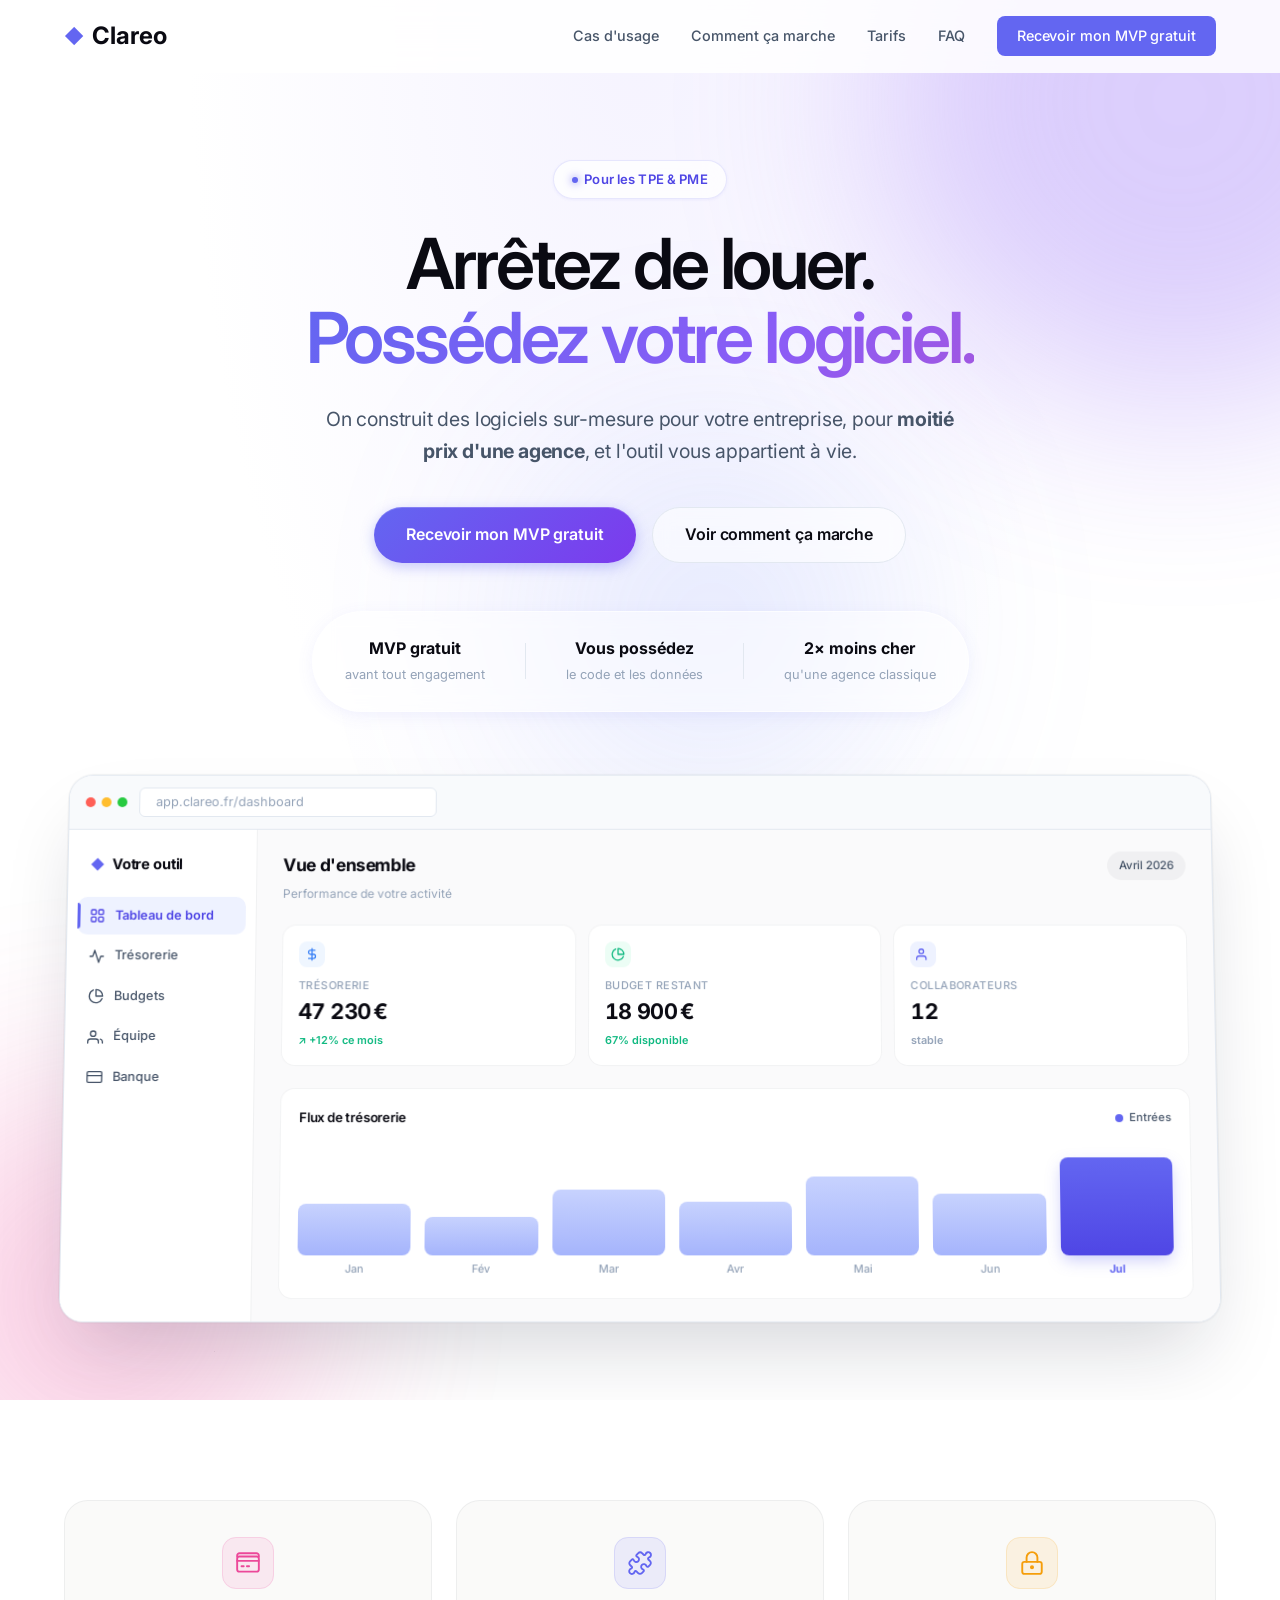
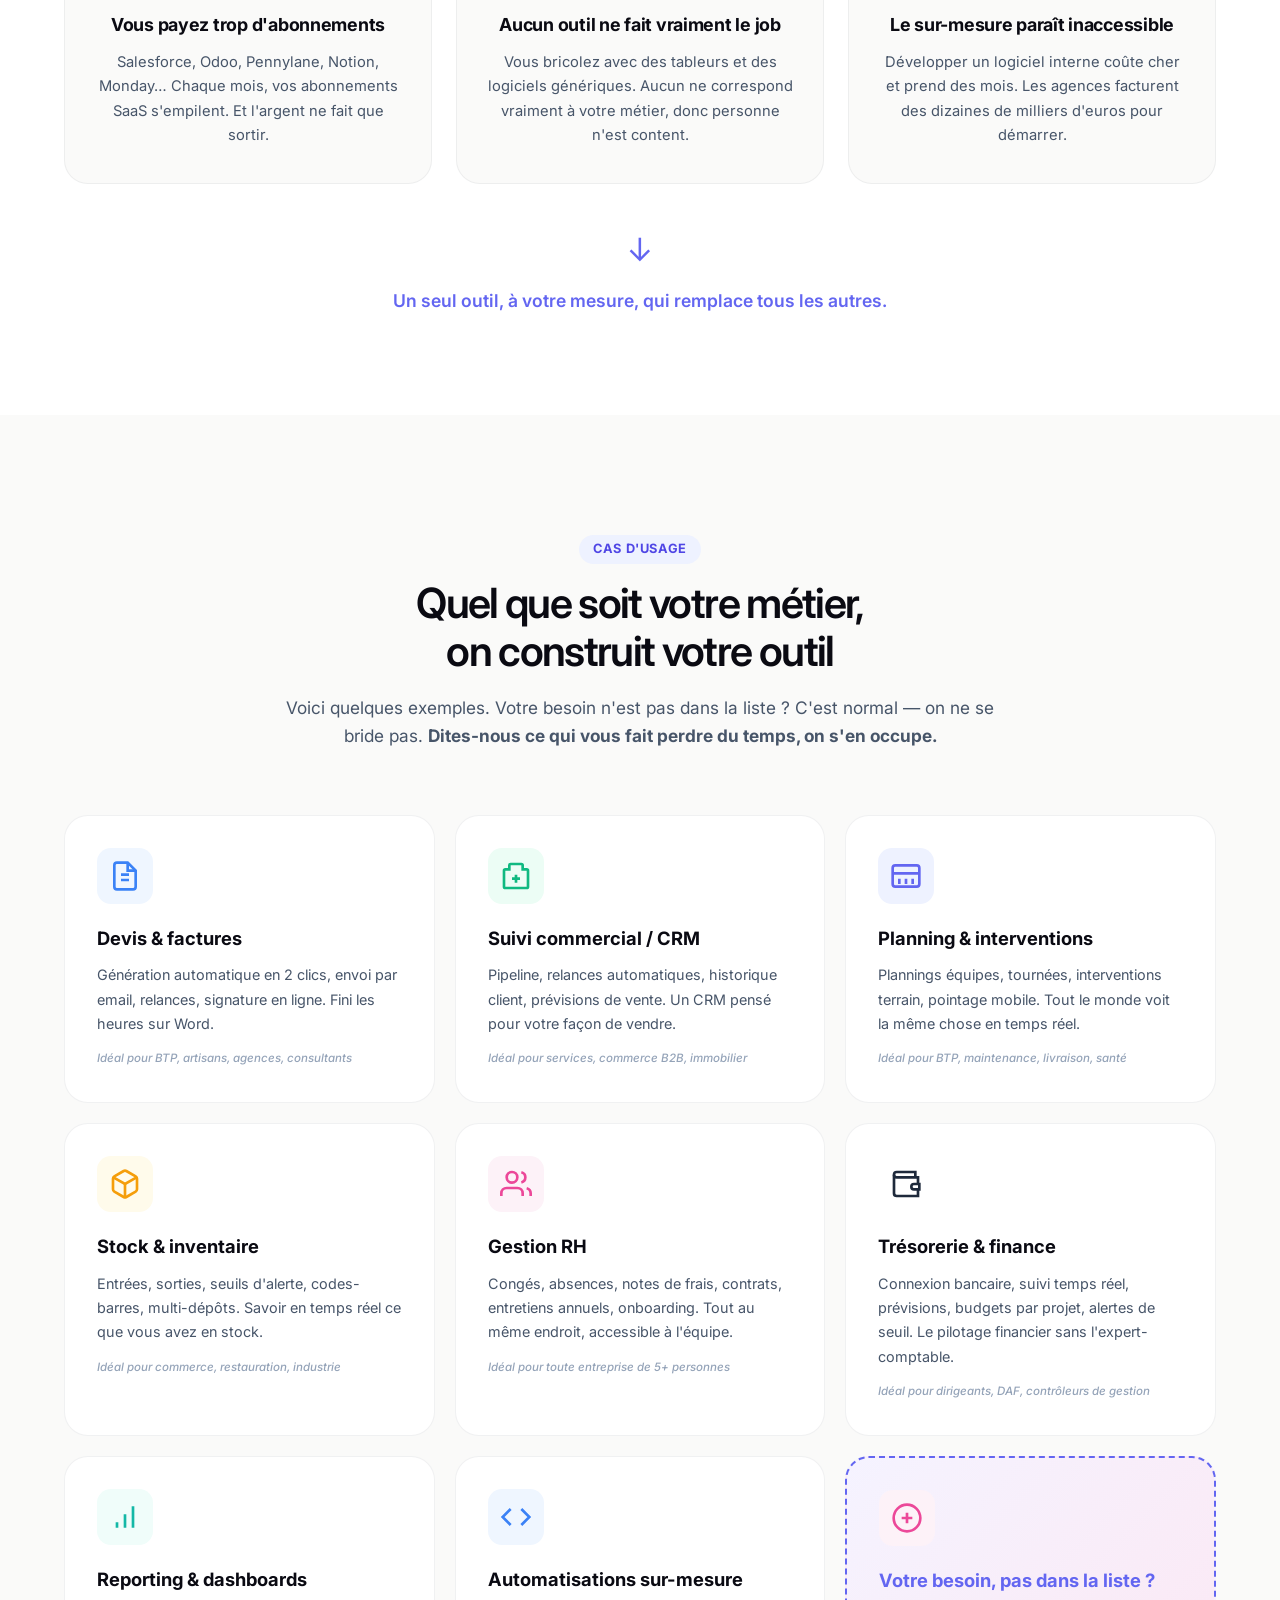
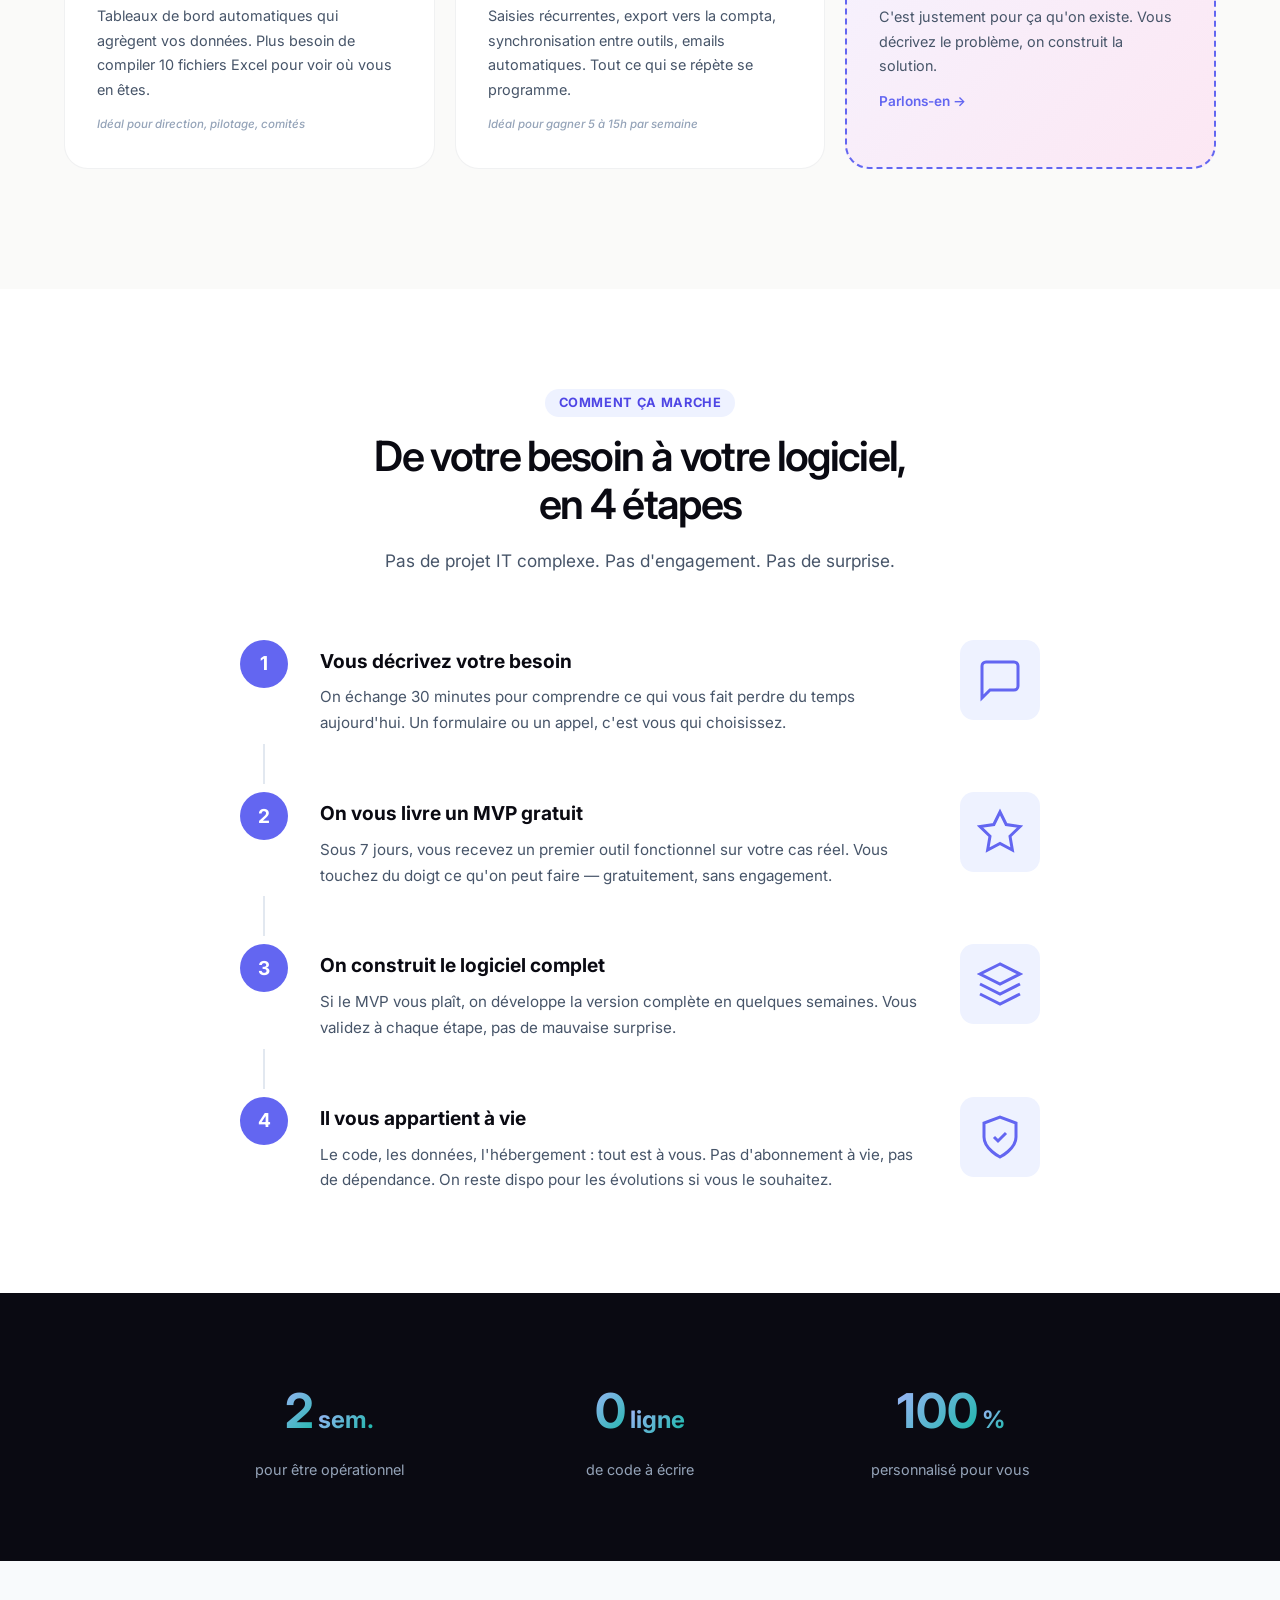
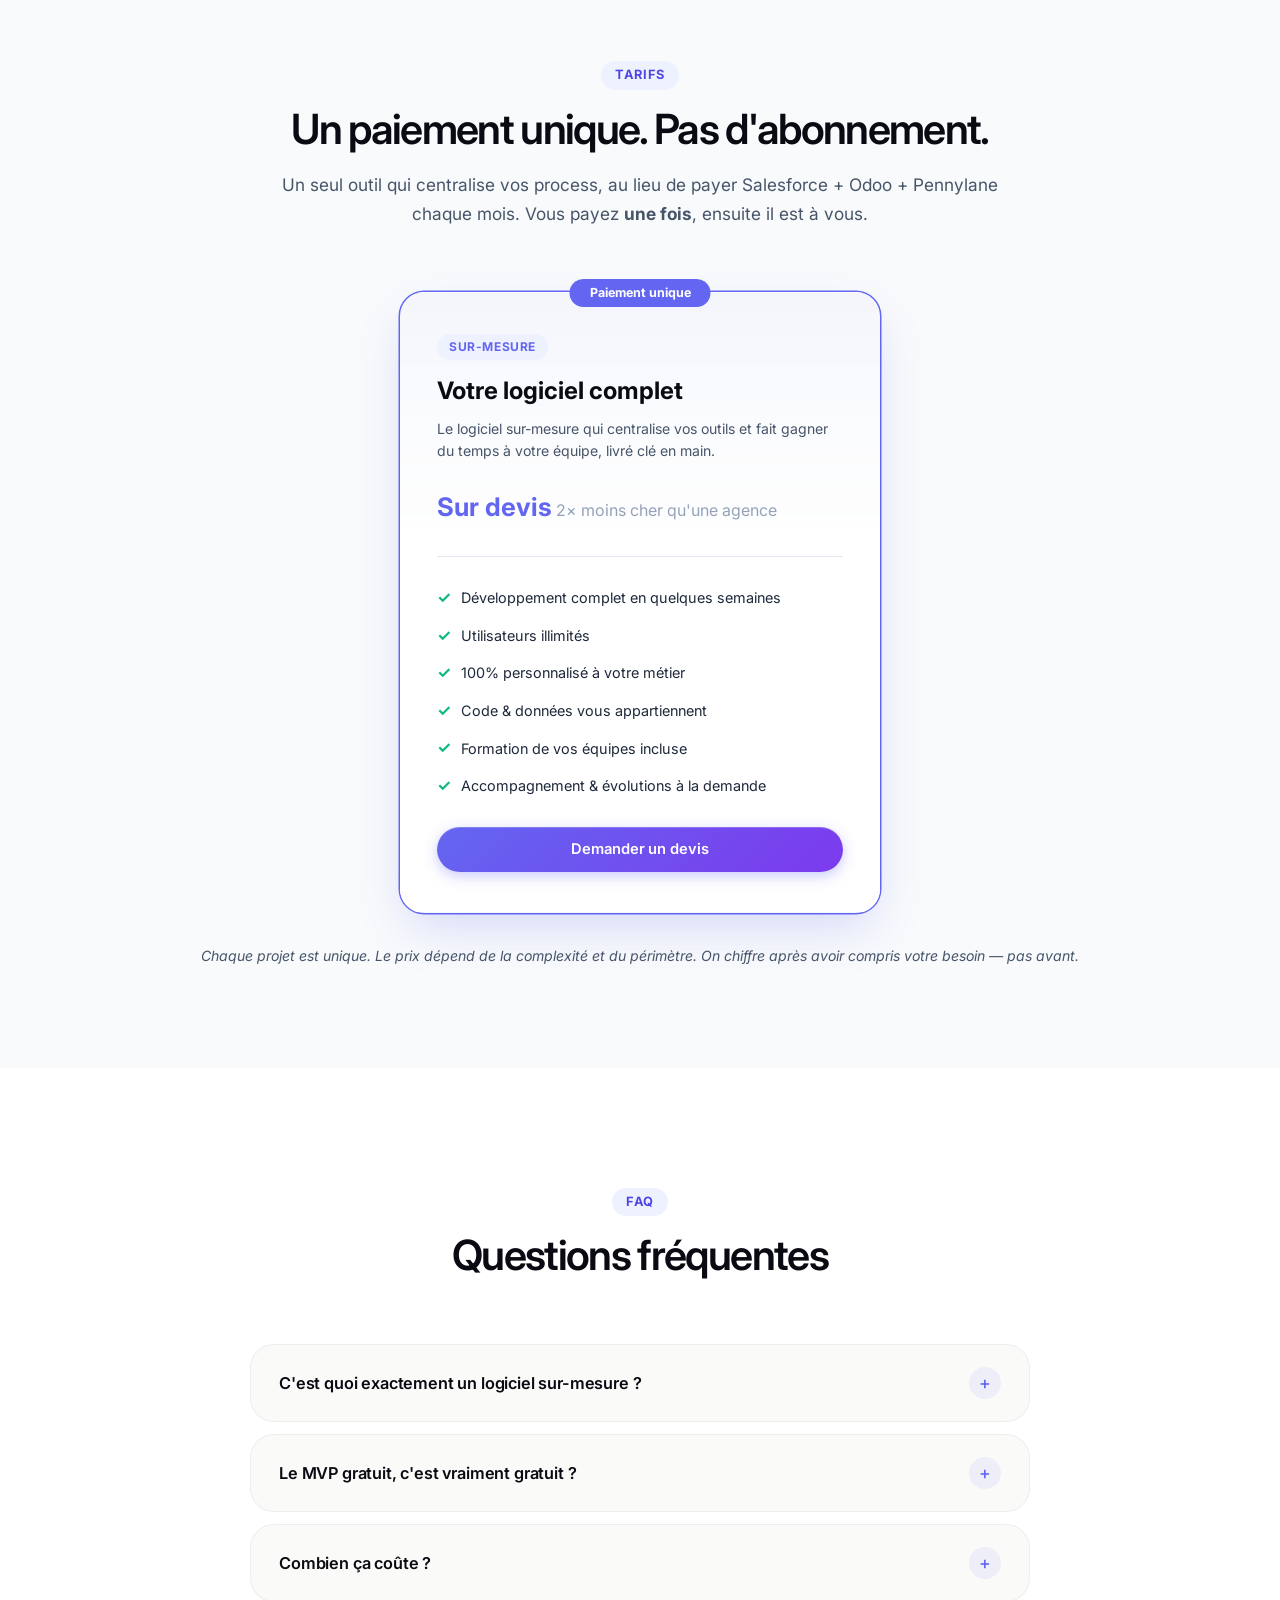
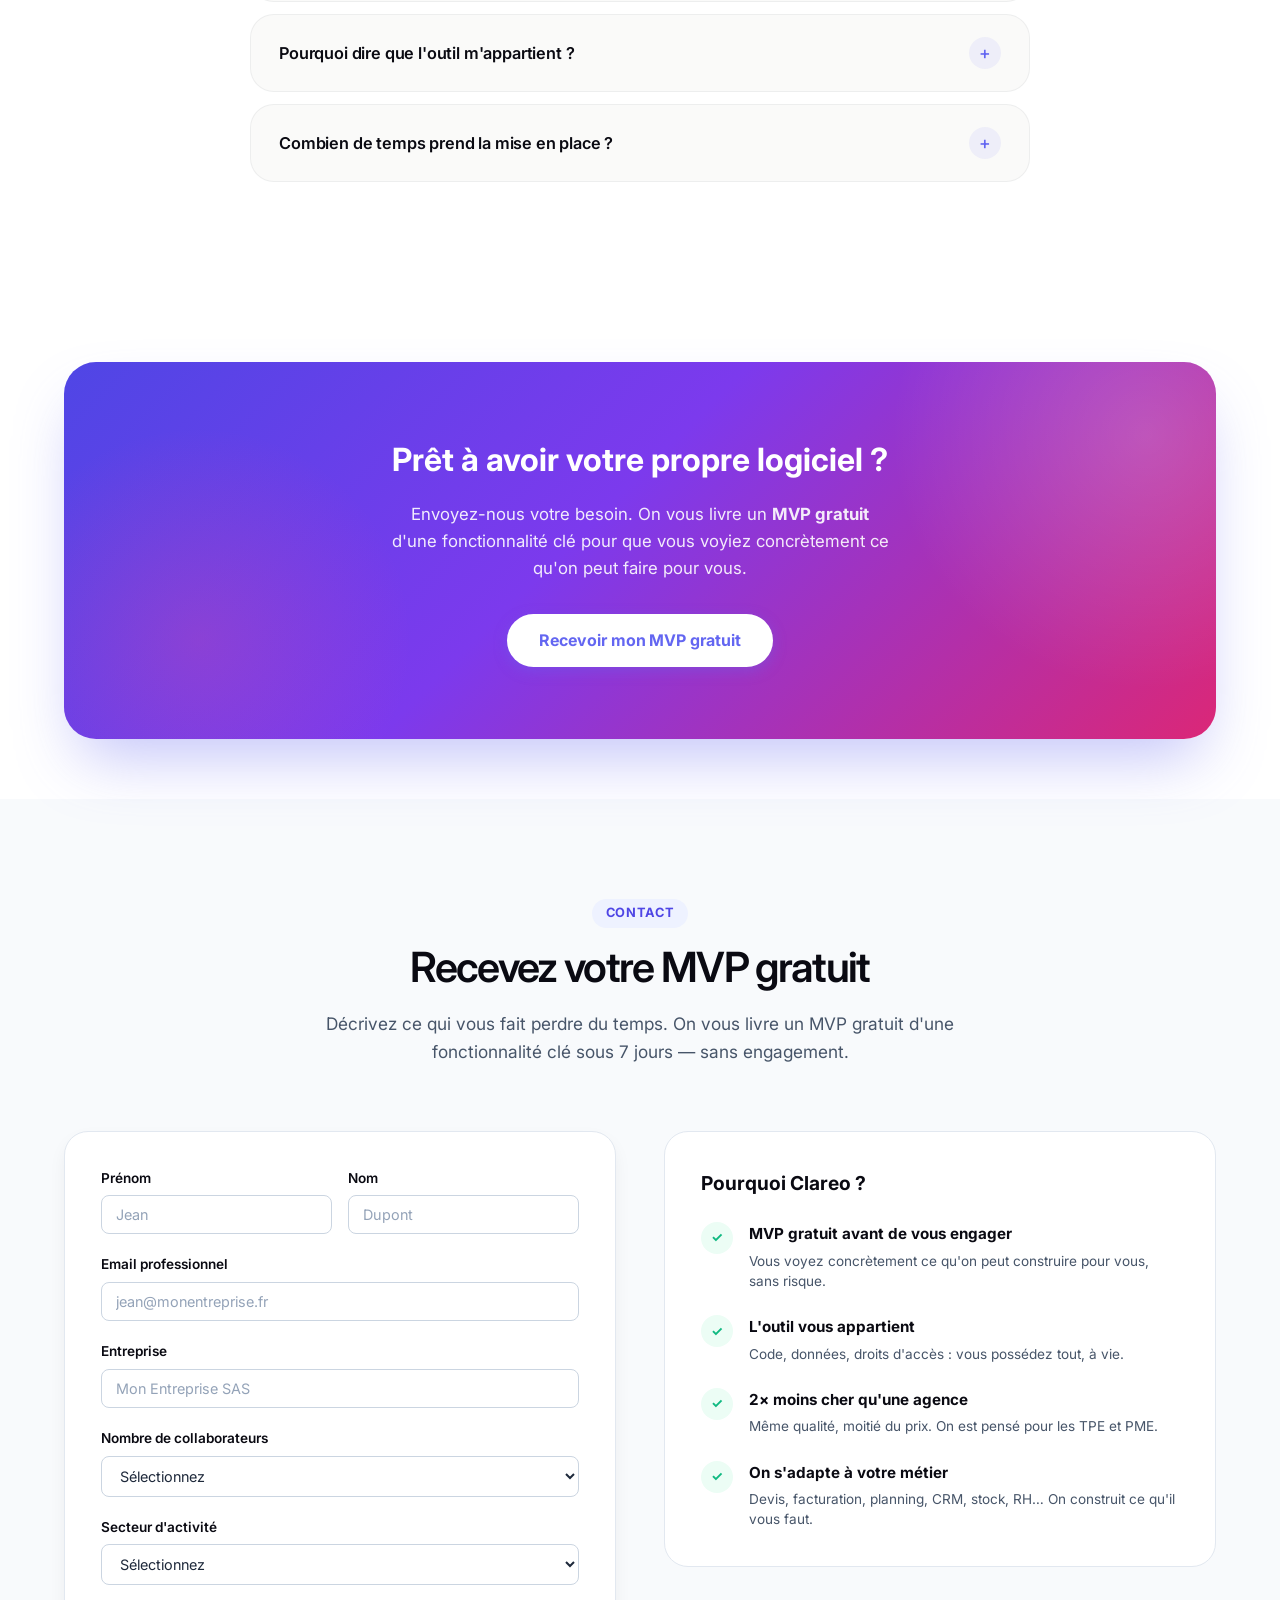
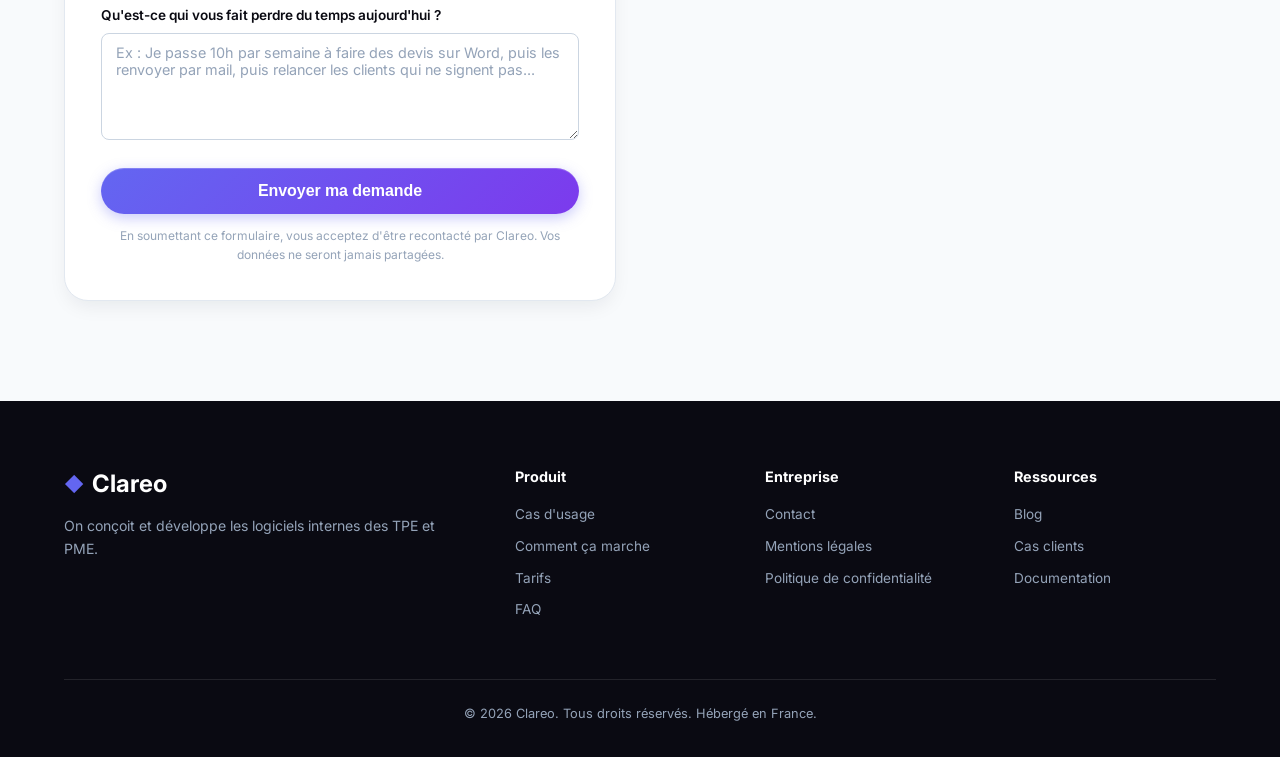
==== index.html @ 0d9da20f "Audit Niveau 1 : SVG custom, mockup premium, FAQ restylée - Section problèmes : emojis remplacés par" ====
<!DOCTYPE html>
<html lang="fr">
<head>
    <meta charset="UTF-8">
    <meta name="viewport" content="width=device-width, initial-scale=1.0">
    <title>Clareo — On construit vos logiciels internes sur-mesure</title>
    <meta name="description" content="Clareo conçoit et développe les logiciels internes des TPE et PME : gestion, trésorerie, budgets, RH, connexion bancaire. Sur-mesure, clé en main.">
    <link rel="preconnect" href="https://fonts.googleapis.com">
    <link rel="preconnect" href="https://fonts.gstatic.com" crossorigin>
    <link href="https://fonts.googleapis.com/css2?family=Inter:wght@300;400;500;600;700;800&display=swap" rel="stylesheet">
    <link rel="stylesheet" href="style.css">
</head>
<body>
    <!-- Navigation -->
    <nav class="navbar" id="navbar">
        <div class="container nav-container">
            <a href="index.html" class="logo">
                <span class="logo-icon">&#9670;</span> Clareo
            </a>
            <div class="nav-links" id="navLinks">
                <a href="#features">Cas d'usage</a>
                <a href="#how-it-works">Comment ça marche</a>
                <a href="#pricing">Tarifs</a>
                <a href="#faq">FAQ</a>
                <a href="#contact" class="btn btn-nav">Recevoir mon MVP gratuit</a>
            </div>
            <button class="hamburger" id="hamburger" aria-label="Menu">
                <span></span><span></span><span></span>
            </button>
        </div>
    </nav>

    <!-- Hero -->
    <header class="hero">
        <div class="hero-bg-shapes">
            <div class="shape shape-1"></div>
            <div class="shape shape-2"></div>
            <div class="shape shape-3"></div>
        </div>
        <div class="container hero-content">
            <div class="hero-badge">Pour les TPE &amp; PME</div>
            <h1>Arrêtez de louer.<br><span class="gradient-text">Possédez votre logiciel.</span></h1>
            <p class="hero-subtitle">On construit des logiciels sur-mesure pour votre entreprise, pour <strong>moitié prix d'une agence</strong>, et l'outil vous appartient à vie.</p>
            <div class="hero-ctas">
                <a href="#contact" class="btn btn-primary btn-lg">Recevoir mon MVP gratuit</a>
                <a href="#how-it-works" class="btn btn-outline btn-lg">Voir comment ça marche</a>
            </div>
            <div class="hero-proof">
                <div class="hero-proof-item">
                    <strong>MVP gratuit</strong>
                    <span>avant tout engagement</span>
                </div>
                <div class="hero-proof-divider"></div>
                <div class="hero-proof-item">
                    <strong>Vous possédez</strong>
                    <span>le code et les données</span>
                </div>
                <div class="hero-proof-divider"></div>
                <div class="hero-proof-item">
                    <strong>2× moins cher</strong>
                    <span>qu'une agence classique</span>
                </div>
            </div>
        </div>
        <!-- Hero visual -->
        <div class="container">
            <div class="hero-visual">
                <div class="browser-mockup">
                    <div class="browser-bar">
                        <div class="browser-dots">
                            <span></span><span></span><span></span>
                        </div>
                        <div class="browser-address">app.clareo.fr/dashboard</div>
                    </div>
                    <div class="browser-content">
                        <div class="dashboard-mock">
                            <div class="dash-sidebar">
                                <div class="dash-sidebar-brand">
                                    <span class="dash-brand-icon">&#9670;</span> Votre outil
                                </div>
                                <div class="dash-sidebar-item active">
                                    <svg width="16" height="16" viewBox="0 0 24 24" fill="none" stroke="currentColor" stroke-width="2" stroke-linecap="round" stroke-linejoin="round"><rect x="3" y="3" width="7" height="7" rx="1.5"/><rect x="14" y="3" width="7" height="7" rx="1.5"/><rect x="3" y="14" width="7" height="7" rx="1.5"/><rect x="14" y="14" width="7" height="7" rx="1.5"/></svg>
                                    Tableau de bord
                                </div>
                                <div class="dash-sidebar-item">
                                    <svg width="16" height="16" viewBox="0 0 24 24" fill="none" stroke="currentColor" stroke-width="2" stroke-linecap="round" stroke-linejoin="round"><path d="M22 12h-4l-3 9L9 3l-3 9H2"/></svg>
                                    Trésorerie
                                </div>
                                <div class="dash-sidebar-item">
                                    <svg width="16" height="16" viewBox="0 0 24 24" fill="none" stroke="currentColor" stroke-width="2" stroke-linecap="round" stroke-linejoin="round"><path d="M21.21 15.89A10 10 0 118 2.83"/><path d="M22 12A10 10 0 0012 2v10z"/></svg>
                                    Budgets
                                </div>
                                <div class="dash-sidebar-item">
                                    <svg width="16" height="16" viewBox="0 0 24 24" fill="none" stroke="currentColor" stroke-width="2" stroke-linecap="round" stroke-linejoin="round"><path d="M17 21v-2a4 4 0 00-4-4H5a4 4 0 00-4 4v2"/><circle cx="9" cy="7" r="4"/><path d="M23 21v-2a4 4 0 00-3-3.87"/></svg>
                                    Équipe
                                </div>
                                <div class="dash-sidebar-item">
                                    <svg width="16" height="16" viewBox="0 0 24 24" fill="none" stroke="currentColor" stroke-width="2" stroke-linecap="round" stroke-linejoin="round"><rect x="1" y="4" width="22" height="16" rx="2"/><line x1="1" y1="10" x2="23" y2="10"/></svg>
                                    Banque
                                </div>
                            </div>
                            <div class="dash-main">
                                <div class="dash-header-row">
                                    <div>
                                        <h3>Vue d'ensemble</h3>
                                        <p class="dash-subtitle">Performance de votre activité</p>
                                    </div>
                                    <span class="dash-date">Avril 2026</span>
                                </div>
                                <div class="dash-cards">
                                    <div class="dash-card dash-card-blue">
                                        <div class="dash-card-icon-wrap"><svg width="14" height="14" viewBox="0 0 24 24" fill="none" stroke="currentColor" stroke-width="2.2" stroke-linecap="round" stroke-linejoin="round"><path d="M12 2v20M17 5H9.5a3.5 3.5 0 000 7h5a3.5 3.5 0 010 7H6"/></svg></div>
                                        <span class="dash-card-label">Trésorerie</span>
                                        <span class="dash-card-value">47 230&thinsp;€</span>
                                        <span class="dash-card-trend up">&#8599; +12% ce mois</span>
                                    </div>
                                    <div class="dash-card dash-card-green">
                                        <div class="dash-card-icon-wrap"><svg width="14" height="14" viewBox="0 0 24 24" fill="none" stroke="currentColor" stroke-width="2.2" stroke-linecap="round" stroke-linejoin="round"><path d="M21.21 15.89A10 10 0 118 2.83"/><path d="M22 12A10 10 0 0012 2v10z"/></svg></div>
                                        <span class="dash-card-label">Budget restant</span>
                                        <span class="dash-card-value">18 900&thinsp;€</span>
                                        <span class="dash-card-trend up">67% disponible</span>
                                    </div>
                                    <div class="dash-card dash-card-purple">
                                        <div class="dash-card-icon-wrap"><svg width="14" height="14" viewBox="0 0 24 24" fill="none" stroke="currentColor" stroke-width="2.2" stroke-linecap="round" stroke-linejoin="round"><path d="M17 21v-2a4 4 0 00-4-4H5a4 4 0 00-4 4v2"/><circle cx="9" cy="7" r="4"/></svg></div>
                                        <span class="dash-card-label">Collaborateurs</span>
                                        <span class="dash-card-value">12</span>
                                        <span class="dash-card-trend neutral">stable</span>
                                    </div>
                                </div>
                                <div class="dash-chart">
                                    <div class="dash-chart-header">
                                        <div class="dash-chart-title">Flux de trésorerie</div>
                                        <div class="dash-chart-legend">
                                            <span class="legend-item"><span class="legend-dot dot-primary"></span>Entrées</span>
                                        </div>
                                    </div>
                                    <div class="dash-chart-bars">
                                        <div class="dash-bar"><span class="dash-bar-fill" style="height:48%"></span><span class="dash-bar-label">Jan</span></div>
                                        <div class="dash-bar"><span class="dash-bar-fill" style="height:36%"></span><span class="dash-bar-label">Fév</span></div>
                                        <div class="dash-bar"><span class="dash-bar-fill" style="height:62%"></span><span class="dash-bar-label">Mar</span></div>
                                        <div class="dash-bar"><span class="dash-bar-fill" style="height:50%"></span><span class="dash-bar-label">Avr</span></div>
                                        <div class="dash-bar"><span class="dash-bar-fill" style="height:74%"></span><span class="dash-bar-label">Mai</span></div>
                                        <div class="dash-bar"><span class="dash-bar-fill" style="height:58%"></span><span class="dash-bar-label">Jun</span></div>
                                        <div class="dash-bar"><span class="dash-bar-fill active" style="height:92%"></span><span class="dash-bar-label active">Jul</span></div>
                                    </div>
                                </div>
                            </div>
                        </div>
                    </div>
                </div>
            </div>
        </div>
    </header>

    <!-- Problem Section -->
    <section class="problem-section">
        <div class="container">
            <div class="problem-grid">
                <div class="problem-card">
                    <div class="problem-icon icon-pink">
                        <svg width="26" height="26" viewBox="0 0 24 24" fill="none" stroke="currentColor" stroke-width="1.75" stroke-linecap="round" stroke-linejoin="round">
                            <rect x="2" y="6" width="20" height="14" rx="2"/>
                            <path d="M2 10h20"/>
                            <path d="M6 15h2"/>
                            <path d="M11 15h2"/>
                            <path d="M22 6v-.8A2.2 2.2 0 0019.8 3H4.2A2.2 2.2 0 002 5.2V6"/>
                        </svg>
                    </div>
                    <h3>Vous payez trop d'abonnements</h3>
                    <p>Salesforce, Odoo, Pennylane, Notion, Monday… Chaque mois, vos abonnements SaaS s'empilent. Et l'argent ne fait que sortir.</p>
                </div>
                <div class="problem-card">
                    <div class="problem-icon icon-indigo">
                        <svg width="26" height="26" viewBox="0 0 24 24" fill="none" stroke="currentColor" stroke-width="1.75" stroke-linecap="round" stroke-linejoin="round">
                            <path d="M19.439 7.85c-.049.322.059.648.289.878l1.568 1.568c.47.47.706 1.087.706 1.704s-.235 1.233-.706 1.704l-1.611 1.611a.98.98 0 01-.837.276c-.47-.07-.802-.48-.968-.925a2.5 2.5 0 10-3.214 3.214c.446.166.855.497.925.968a.98.98 0 01-.276.837l-1.61 1.61a2.41 2.41 0 01-3.41 0l-1.568-1.568a1 1 0 00-.878-.29c-.48.083-.816.5-.963.96a2.5 2.5 0 11-3.14-3.14c.46-.148.878-.483.96-.963a1 1 0 00-.289-.878l-1.568-1.568a2.409 2.409 0 010-3.408l1.611-1.611a.98.98 0 01.837-.276c.47.07.802.48.968.925a2.5 2.5 0 103.214-3.214c-.446-.166-.855-.497-.925-.968a.98.98 0 01.276-.837l1.61-1.61a2.409 2.409 0 013.41 0l1.568 1.568c.23.23.556.338.878.29.48-.083.816-.5.963-.96a2.5 2.5 0 113.14 3.14c-.46.147-.878.483-.96.963z"/>
                        </svg>
                    </div>
                    <h3>Aucun outil ne fait vraiment le job</h3>
                    <p>Vous bricolez avec des tableurs et des logiciels génériques. Aucun ne correspond vraiment à votre métier, donc personne n'est content.</p>
                </div>
                <div class="problem-card">
                    <div class="problem-icon icon-amber">
                        <svg width="26" height="26" viewBox="0 0 24 24" fill="none" stroke="currentColor" stroke-width="1.75" stroke-linecap="round" stroke-linejoin="round">
                            <rect x="3" y="11" width="18" height="11" rx="2" ry="2"/>
                            <path d="M7 11V7a5 5 0 0110 0v4"/>
                            <circle cx="12" cy="16" r="1"/>
                        </svg>
                    </div>
                    <h3>Le sur-mesure paraît inaccessible</h3>
                    <p>Développer un logiciel interne coûte cher et prend des mois. Les agences facturent des dizaines de milliers d'euros pour démarrer.</p>
                </div>
            </div>
            <div class="problem-transition">
                <div class="arrow-down">&#8595;</div>
                <p class="problem-transition-text">Un seul outil, à votre mesure, qui remplace tous les autres.</p>
            </div>
        </div>
    </section>

    <!-- Cas d'usage -->
    <section class="features" id="features">
        <div class="container">
            <div class="section-header">
                <span class="section-tag">Cas d'usage</span>
                <h2>Quel que soit votre métier, <br>on construit votre outil</h2>
                <p>Voici quelques exemples. Votre besoin n'est pas dans la liste&nbsp;? C'est normal — on ne se bride pas. <strong>Dites-nous ce qui vous fait perdre du temps, on s'en occupe.</strong></p>
            </div>
            <div class="features-grid">
                <div class="feature-card">
                    <div class="feature-icon-wrap blue">
                        <svg width="32" height="32" viewBox="0 0 24 24" fill="none" stroke="currentColor" stroke-width="2"><path d="M14 2H6a2 2 0 00-2 2v16a2 2 0 002 2h12a2 2 0 002-2V8z"/><polyline points="14 2 14 8 20 8"/><line x1="9" y1="15" x2="15" y2="15"/><line x1="9" y1="11" x2="15" y2="11"/></svg>
                    </div>
                    <h3>Devis &amp; factures</h3>
                    <p>Génération automatique en 2 clics, envoi par email, relances, signature en ligne. Fini les heures sur Word.</p>
                    <span class="feature-example">Idéal pour BTP, artisans, agences, consultants</span>
                </div>
                <div class="feature-card">
                    <div class="feature-icon-wrap green">
                        <svg width="32" height="32" viewBox="0 0 24 24" fill="none" stroke="currentColor" stroke-width="2"><path d="M20 7h-3V4a1 1 0 00-1-1H8a1 1 0 00-1 1v3H4a1 1 0 00-1 1v12a1 1 0 001 1h16a1 1 0 001-1V8a1 1 0 00-1-1z"/><line x1="12" y1="11" x2="12" y2="17"/><line x1="9" y1="14" x2="15" y2="14"/></svg>
                    </div>
                    <h3>Suivi commercial / CRM</h3>
                    <p>Pipeline, relances automatiques, historique client, prévisions de vente. Un CRM pensé pour votre façon de vendre.</p>
                    <span class="feature-example">Idéal pour services, commerce B2B, immobilier</span>
                </div>
                <div class="feature-card">
                    <div class="feature-icon-wrap indigo">
                        <svg width="32" height="32" viewBox="0 0 24 24" fill="none" stroke="currentColor" stroke-width="2"><rect x="2" y="4" width="20" height="16" rx="2"/><line x1="2" y1="10" x2="22" y2="10"/><line x1="7" y1="14" x2="7" y2="18"/><line x1="12" y1="14" x2="12" y2="18"/><line x1="17" y1="14" x2="17" y2="18"/></svg>
                    </div>
                    <h3>Planning &amp; interventions</h3>
                    <p>Plannings équipes, tournées, interventions terrain, pointage mobile. Tout le monde voit la même chose en temps réel.</p>
                    <span class="feature-example">Idéal pour BTP, maintenance, livraison, santé</span>
                </div>
                <div class="feature-card">
                    <div class="feature-icon-wrap orange">
                        <svg width="32" height="32" viewBox="0 0 24 24" fill="none" stroke="currentColor" stroke-width="2"><path d="M21 16V8a2 2 0 00-1-1.73l-7-4a2 2 0 00-2 0l-7 4A2 2 0 003 8v8a2 2 0 001 1.73l7 4a2 2 0 002 0l7-4A2 2 0 0021 16z"/><polyline points="3.27 6.96 12 12.01 20.73 6.96"/><line x1="12" y1="22.08" x2="12" y2="12"/></svg>
                    </div>
                    <h3>Stock &amp; inventaire</h3>
                    <p>Entrées, sorties, seuils d'alerte, codes-barres, multi-dépôts. Savoir en temps réel ce que vous avez en stock.</p>
                    <span class="feature-example">Idéal pour commerce, restauration, industrie</span>
                </div>
                <div class="feature-card">
                    <div class="feature-icon-wrap pink">
                        <svg width="32" height="32" viewBox="0 0 24 24" fill="none" stroke="currentColor" stroke-width="2"><path d="M17 21v-2a4 4 0 00-4-4H5a4 4 0 00-4 4v2"/><circle cx="9" cy="7" r="4"/><path d="M23 21v-2a4 4 0 00-3-3.87"/><path d="M16 3.13a4 4 0 010 7.75"/></svg>
                    </div>
                    <h3>Gestion RH</h3>
                    <p>Congés, absences, notes de frais, contrats, entretiens annuels, onboarding. Tout au même endroit, accessible à l'équipe.</p>
                    <span class="feature-example">Idéal pour toute entreprise de 5+ personnes</span>
                </div>
                <div class="feature-card">
                    <div class="feature-icon-wrap purple">
                        <svg width="32" height="32" viewBox="0 0 24 24" fill="none" stroke="currentColor" stroke-width="2"><path d="M21 12V7H5a2 2 0 010-4h14v4"/><path d="M3 5v14a2 2 0 002 2h16v-5"/><path d="M18 12a2 2 0 000 4h4v-4h-4z"/></svg>
                    </div>
                    <h3>Trésorerie &amp; finance</h3>
                    <p>Connexion bancaire, suivi temps réel, prévisions, budgets par projet, alertes de seuil. Le pilotage financier sans l'expert-comptable.</p>
                    <span class="feature-example">Idéal pour dirigeants, DAF, contrôleurs de gestion</span>
                </div>
                <div class="feature-card">
                    <div class="feature-icon-wrap teal">
                        <svg width="32" height="32" viewBox="0 0 24 24" fill="none" stroke="currentColor" stroke-width="2"><line x1="12" y1="20" x2="12" y2="10"/><line x1="18" y1="20" x2="18" y2="4"/><line x1="6" y1="20" x2="6" y2="16"/></svg>
                    </div>
                    <h3>Reporting &amp; dashboards</h3>
                    <p>Tableaux de bord automatiques qui agrègent vos données. Plus besoin de compiler 10 fichiers Excel pour voir où vous en êtes.</p>
                    <span class="feature-example">Idéal pour direction, pilotage, comités</span>
                </div>
                <div class="feature-card">
                    <div class="feature-icon-wrap blue">
                        <svg width="32" height="32" viewBox="0 0 24 24" fill="none" stroke="currentColor" stroke-width="2"><polyline points="16 18 22 12 16 6"/><polyline points="8 6 2 12 8 18"/></svg>
                    </div>
                    <h3>Automatisations sur-mesure</h3>
                    <p>Saisies récurrentes, export vers la compta, synchronisation entre outils, emails automatiques. Tout ce qui se répète se programme.</p>
                    <span class="feature-example">Idéal pour gagner 5 à 15h par semaine</span>
                </div>
                <div class="feature-card feature-card-highlight-cta">
                    <div class="feature-icon-wrap pink">
                        <svg width="32" height="32" viewBox="0 0 24 24" fill="none" stroke="currentColor" stroke-width="2"><circle cx="12" cy="12" r="10"/><line x1="12" y1="8" x2="12" y2="16"/><line x1="8" y1="12" x2="16" y2="12"/></svg>
                    </div>
                    <h3>Votre besoin, pas dans la liste&nbsp;?</h3>
                    <p>C'est justement pour ça qu'on existe. Vous décrivez le problème, on construit la solution.</p>
                    <a href="#contact" class="feature-link">Parlons-en &rarr;</a>
                </div>
            </div>
        </div>
    </section>

    <!-- How it works -->
    <section class="how-it-works" id="how-it-works">
        <div class="container">
            <div class="section-header">
                <span class="section-tag">Comment ça marche</span>
                <h2>De votre besoin à votre logiciel, <br>en 4 étapes</h2>
                <p>Pas de projet IT complexe. Pas d'engagement. Pas de surprise.</p>
            </div>
            <div class="steps">
                <div class="step">
                    <div class="step-number">1</div>
                    <div class="step-content">
                        <h3>Vous décrivez votre besoin</h3>
                        <p>On échange 30 minutes pour comprendre ce qui vous fait perdre du temps aujourd'hui. Un formulaire ou un appel, c'est vous qui choisissez.</p>
                    </div>
                    <div class="step-visual">
                        <div class="step-icon-box">
                            <svg width="48" height="48" viewBox="0 0 24 24" fill="none" stroke="var(--primary)" stroke-width="1.5"><path d="M21 15a2 2 0 01-2 2H7l-4 4V5a2 2 0 012-2h14a2 2 0 012 2z"/></svg>
                        </div>
                    </div>
                </div>
                <div class="step-connector"></div>
                <div class="step">
                    <div class="step-number">2</div>
                    <div class="step-content">
                        <h3>On vous livre un MVP gratuit</h3>
                        <p>Sous 7 jours, vous recevez un premier outil fonctionnel sur votre cas réel. Vous touchez du doigt ce qu'on peut faire — gratuitement, sans engagement.</p>
                    </div>
                    <div class="step-visual">
                        <div class="step-icon-box">
                            <svg width="48" height="48" viewBox="0 0 24 24" fill="none" stroke="var(--primary)" stroke-width="1.5"><polygon points="12 2 15.09 8.26 22 9.27 17 14.14 18.18 21.02 12 17.77 5.82 21.02 7 14.14 2 9.27 8.91 8.26 12 2"/></svg>
                        </div>
                    </div>
                </div>
                <div class="step-connector"></div>
                <div class="step">
                    <div class="step-number">3</div>
                    <div class="step-content">
                        <h3>On construit le logiciel complet</h3>
                        <p>Si le MVP vous plaît, on développe la version complète en quelques semaines. Vous validez à chaque étape, pas de mauvaise surprise.</p>
                    </div>
                    <div class="step-visual">
                        <div class="step-icon-box">
                            <svg width="48" height="48" viewBox="0 0 24 24" fill="none" stroke="var(--primary)" stroke-width="1.5"><path d="M12 2L2 7l10 5 10-5-10-5z"/><path d="M2 17l10 5 10-5"/><path d="M2 12l10 5 10-5"/></svg>
                        </div>
                    </div>
                </div>
                <div class="step-connector"></div>
                <div class="step">
                    <div class="step-number">4</div>
                    <div class="step-content">
                        <h3>Il vous appartient à vie</h3>
                        <p>Le code, les données, l'hébergement : tout est à vous. Pas d'abonnement à vie, pas de dépendance. On reste dispo pour les évolutions si vous le souhaitez.</p>
                    </div>
                    <div class="step-visual">
                        <div class="step-icon-box">
                            <svg width="48" height="48" viewBox="0 0 24 24" fill="none" stroke="var(--primary)" stroke-width="1.5"><path d="M12 22s8-4 8-10V5l-8-3-8 3v7c0 6 8 10 8 10z"/><path d="M9 12l2 2 4-4"/></svg>
                        </div>
                    </div>
                </div>
            </div>
        </div>
    </section>

    <!-- Social proof / stats -->
    <section class="stats-section">
        <div class="container">
            <div class="stats-grid stats-grid-3">
                <div class="stat">
                    <div class="stat-value" data-target="2">0</div>
                    <div class="stat-suffix"> sem.</div>
                    <div class="stat-label">pour être opérationnel</div>
                </div>
                <div class="stat">
                    <div class="stat-value" data-target="0">0</div>
                    <div class="stat-suffix"> ligne</div>
                    <div class="stat-label">de code à écrire</div>
                </div>
                <div class="stat">
                    <div class="stat-value" data-target="100">0</div>
                    <div class="stat-suffix">%</div>
                    <div class="stat-label">personnalisé pour vous</div>
                </div>
            </div>
        </div>
    </section>

    <!-- Pricing -->
    <section class="pricing" id="pricing">
        <div class="container">
            <div class="section-header">
                <span class="section-tag">Tarifs</span>
                <h2>Un paiement unique. Pas d'abonnement.</h2>
                <p>Un seul outil qui centralise vos process, au lieu de payer Salesforce&nbsp;+ Odoo&nbsp;+ Pennylane chaque mois. Vous payez <strong>une fois</strong>, ensuite il est à vous.</p>
            </div>
            <div class="pricing-grid pricing-grid-1">
                <div class="pricing-card pricing-card-popular">
                    <div class="pricing-popular-badge">Paiement unique</div>
                    <div class="pricing-badge">Sur-mesure</div>
                    <h3>Votre logiciel complet</h3>
                    <p class="pricing-desc">Le logiciel sur-mesure qui centralise vos outils et fait gagner du temps à votre équipe, livré clé en main.</p>
                    <div class="pricing-price">
                        <span class="price-amount price-contact">Sur devis</span>
                        <span class="price-period">2× moins cher qu'une agence</span>
                    </div>
                    <ul class="pricing-features">
                        <li><span class="check">&#10003;</span> Développement complet en quelques semaines</li>
                        <li><span class="check">&#10003;</span> Utilisateurs illimités</li>
                        <li><span class="check">&#10003;</span> 100% personnalisé à votre métier</li>
                        <li><span class="check">&#10003;</span> Code &amp; données vous appartiennent</li>
                        <li><span class="check">&#10003;</span> Formation de vos équipes incluse</li>
                        <li><span class="check">&#10003;</span> Accompagnement &amp; évolutions à la demande</li>
                    </ul>
                    <a href="#contact" class="btn btn-primary btn-block">Demander un devis</a>
                </div>
            </div>
            <p class="pricing-note">Chaque projet est unique. Le prix dépend de la complexité et du périmètre. On chiffre après avoir compris votre besoin — pas avant.</p>
        </div>
    </section>

    <!-- FAQ -->
    <section class="faq" id="faq">
        <div class="container">
            <div class="section-header">
                <span class="section-tag">FAQ</span>
                <h2>Questions fréquentes</h2>
            </div>
            <div class="faq-list">
                <div class="faq-item">
                    <button class="faq-question">
                        C'est quoi exactement un logiciel sur-mesure&nbsp;?
                        <span class="faq-toggle">+</span>
                    </button>
                    <div class="faq-answer">
                        <p>C'est <strong>un seul outil</strong> qui centralise tous vos processus — au lieu de payer Salesforce pour le commercial, Odoo pour la gestion, Pennylane pour la compta, Notion pour les docs… et de perdre du temps à les faire dialoguer entre eux. Vous avez un outil conçu spécifiquement pour votre façon de travailler, qui fait exactement ce dont vous avez besoin, ni plus ni moins.</p>
                    </div>
                </div>
                <div class="faq-item">
                    <button class="faq-question">
                        Le MVP gratuit, c'est vraiment gratuit&nbsp;?
                        <span class="faq-toggle">+</span>
                    </button>
                    <div class="faq-answer">
                        <p>Oui, 100% gratuit, sans engagement. On le fait pour deux raisons&nbsp;: vous montrer concrètement ce qu'on peut construire pour vous, et s'assurer qu'on est alignés avant de vous facturer quoi que ce soit. Si le MVP ne vous convient pas, vous ne payez rien et vous gardez quand même l'outil.</p>
                    </div>
                </div>
                <div class="faq-item">
                    <button class="faq-question">
                        Combien ça coûte&nbsp;?
                        <span class="faq-toggle">+</span>
                    </button>
                    <div class="faq-answer">
                        <p>Le MVP est gratuit. Pour le logiciel complet, c'est un <strong>paiement unique</strong> (pas d'abonnement à vie comme chez les SaaS) et environ <strong>2× moins cher qu'une agence classique</strong>. Le prix exact dépend de la complexité&nbsp;: on chiffre après avoir compris votre besoin, pas avant.</p>
                    </div>
                </div>
                <div class="faq-item">
                    <button class="faq-question">
                        Pourquoi dire que l'outil m'appartient&nbsp;?
                        <span class="faq-toggle">+</span>
                    </button>
                    <div class="faq-answer">
                        <p>Parce que c'est la vérité. À la fin du projet, on vous livre le <strong>code source</strong>, <strong>toutes les données</strong> et les <strong>droits d'accès à l'hébergement</strong>. Si demain on disparaît ou si vous voulez reprendre la main, l'outil continue de tourner — sans nous. C'est l'inverse d'un SaaS où vous louez à vie.</p>
                    </div>
                </div>
                <div class="faq-item">
                    <button class="faq-question">
                        Combien de temps prend la mise en place&nbsp;?
                        <span class="faq-toggle">+</span>
                    </button>
                    <div class="faq-answer">
                        <p><strong>MVP</strong>&nbsp;: 7 jours. <strong>Logiciel complet</strong>&nbsp;: en moyenne 2 à 6 semaines selon la complexité. On travaille en itérations courtes&nbsp;: vous voyez le résultat au fur et à mesure, pas au bout de 6 mois.</p>
                    </div>
                </div>
            </div>
        </div>
    </section>

    <!-- CTA -->
    <section class="cta-section">
        <div class="container">
            <div class="cta-box">
                <h2>Prêt à avoir votre propre logiciel ?</h2>
                <p>Envoyez-nous votre besoin. On vous livre un <strong>MVP gratuit</strong> d'une fonctionnalité clé pour que vous voyiez concrètement ce qu'on peut faire pour vous.</p>
                <a href="#contact" class="btn btn-primary btn-lg">Recevoir mon MVP gratuit</a>
            </div>
        </div>
    </section>

    <!-- Contact -->
    <section class="contact" id="contact">
        <div class="container">
            <div class="section-header">
                <span class="section-tag">Contact</span>
                <h2>Recevez votre MVP gratuit</h2>
                <p>Décrivez ce qui vous fait perdre du temps. On vous livre un MVP gratuit d'une fonctionnalité clé sous 7 jours — sans engagement.</p>
            </div>
            <div class="contact-grid">
                <form class="contact-form" id="contactForm">
                    <div class="form-row">
                        <div class="form-group">
                            <label for="firstName">Prénom</label>
                            <input type="text" id="firstName" name="firstName" required placeholder="Jean">
                        </div>
                        <div class="form-group">
                            <label for="lastName">Nom</label>
                            <input type="text" id="lastName" name="lastName" required placeholder="Dupont">
                        </div>
                    </div>
                    <div class="form-group">
                        <label for="email">Email professionnel</label>
                        <input type="email" id="email" name="email" required placeholder="jean@monentreprise.fr">
                    </div>
                    <div class="form-group">
                        <label for="company">Entreprise</label>
                        <input type="text" id="company" name="company" required placeholder="Mon Entreprise SAS">
                    </div>
                    <div class="form-group">
                        <label for="employees">Nombre de collaborateurs</label>
                        <select id="employees" name="employees">
                            <option value="">Sélectionnez</option>
                            <option value="1-5">1 à 5</option>
                            <option value="6-20">6 à 20</option>
                            <option value="21-50">21 à 50</option>
                            <option value="51-100">51 à 100</option>
                            <option value="100+">Plus de 100</option>
                        </select>
                    </div>
                    <div class="form-group">
                        <label for="sector">Secteur d'activité</label>
                        <select id="sector" name="sector">
                            <option value="">Sélectionnez</option>
                            <option value="btp">BTP / Artisanat</option>
                            <option value="services">Services / Conseil</option>
                            <option value="commerce">Commerce / E-commerce</option>
                            <option value="industrie">Industrie / Production</option>
                            <option value="sante">Santé / Médical</option>
                            <option value="immobilier">Immobilier</option>
                            <option value="restauration">Restauration / Hôtellerie</option>
                            <option value="tech">Tech / SaaS</option>
                            <option value="autre">Autre</option>
                        </select>
                    </div>
                    <div class="form-group">
                        <label for="message">Qu'est-ce qui vous fait perdre du temps aujourd'hui&nbsp;?</label>
                        <textarea id="message" name="message" rows="5" required placeholder="Ex : Je passe 10h par semaine à faire des devis sur Word, puis les renvoyer par mail, puis relancer les clients qui ne signent pas..."></textarea>
                    </div>
                    <button type="submit" class="btn btn-primary btn-block btn-lg">Envoyer ma demande</button>
                    <p class="form-disclaimer">En soumettant ce formulaire, vous acceptez d'être recontacté par Clareo. Vos données ne seront jamais partagées.</p>
                </form>
                <div class="contact-info">
                    <div class="contact-info-card">
                        <h3>Pourquoi Clareo&nbsp;?</h3>
                        <div class="contact-benefit">
                            <div class="contact-benefit-icon">&#10003;</div>
                            <div>
                                <strong>MVP gratuit avant de vous engager</strong>
                                <p>Vous voyez concrètement ce qu'on peut construire pour vous, sans risque.</p>
                            </div>
                        </div>
                        <div class="contact-benefit">
                            <div class="contact-benefit-icon">&#10003;</div>
                            <div>
                                <strong>L'outil vous appartient</strong>
                                <p>Code, données, droits d'accès : vous possédez tout, à vie.</p>
                            </div>
                        </div>
                        <div class="contact-benefit">
                            <div class="contact-benefit-icon">&#10003;</div>
                            <div>
                                <strong>2× moins cher qu'une agence</strong>
                                <p>Même qualité, moitié du prix. On est pensé pour les TPE et PME.</p>
                            </div>
                        </div>
                        <div class="contact-benefit">
                            <div class="contact-benefit-icon">&#10003;</div>
                            <div>
                                <strong>On s'adapte à votre métier</strong>
                                <p>Devis, facturation, planning, CRM, stock, RH… On construit ce qu'il vous faut.</p>
                            </div>
                        </div>
                    </div>
                </div>
            </div>
        </div>
    </section>

    <!-- Footer -->
    <footer class="footer">
        <div class="container">
            <div class="footer-grid">
                <div class="footer-brand">
                    <a href="index.html" class="logo">
                        <span class="logo-icon">&#9670;</span> Clareo
                    </a>
                    <p>On conçoit et développe les logiciels internes des TPE et PME.</p>
                </div>
                <div class="footer-links">
                    <h4>Produit</h4>
                    <a href="#features">Cas d'usage</a>
                    <a href="#how-it-works">Comment ça marche</a>
                    <a href="#pricing">Tarifs</a>
                    <a href="#faq">FAQ</a>
                </div>
                <div class="footer-links">
                    <h4>Entreprise</h4>
                    <a href="#contact">Contact</a>
                    <a href="#">Mentions légales</a>
                    <a href="#">Politique de confidentialité</a>
                </div>
                <div class="footer-links">
                    <h4>Ressources</h4>
                    <a href="#">Blog</a>
                    <a href="#">Cas clients</a>
                    <a href="#">Documentation</a>
                </div>
            </div>
            <div class="footer-bottom">
                <p>&copy; 2026 Clareo. Tous droits réservés. Hébergé en France.</p>
            </div>
        </div>
    </footer>

    <!-- Success Modal -->
    <div class="modal-overlay" id="successModal">
        <div class="modal">
            <div class="modal-icon">&#10003;</div>
            <h3>Demande envoyée !</h3>
            <p>Merci pour votre intérêt. Nous vous recontactons sous 24h pour échanger sur votre besoin et lancer votre MVP gratuit.</p>
            <button class="btn btn-primary" onclick="closeModal()">Fermer</button>
        </div>
    </div>

    <script src="script.js"></script>
</body>
</html>
---- style.css ----
/* ===== Variables ===== */
:root {
    /* Primary — indigo/violet plus riche */
    --primary: #6366F1;
    --primary-dark: #4F46E5;
    --primary-light: #A5B4FC;
    --primary-bg: #EEF2FF;
    --primary-50: #F5F3FF;

    /* Accent — violet/pink pour les gradients */
    --violet: #8B5CF6;
    --pink: #EC4899;
    --pink-soft: #F472B6;
    --pink-bg: #FDF2F8;
    --coral: #FB7185;

    /* Neutral */
    --secondary: #0A0A12;
    --text: #1E293B;
    --text-light: #475569;
    --text-lighter: #94A3B8;
    --white: #FFFFFF;
    --surface-warm: #FAFAF9;

    /* Gray scale */
    --gray-50: #F8FAFC;
    --gray-100: #F1F5F9;
    --gray-200: #E2E8F0;
    --gray-300: #CBD5E1;

    /* Status / Utility colors */
    --green: #10B981;
    --green-bg: #ECFDF5;
    --orange: #F59E0B;
    --orange-bg: #FFFBEB;
    --indigo: #6366F1;
    --indigo-bg: #EEF2FF;
    --teal: #14B8A6;
    --teal-bg: #F0FDFA;
    --blue: #3B82F6;
    --blue-bg: #EFF6FF;

    /* Radius plus généreux */
    --radius: 14px;
    --radius-lg: 24px;
    --radius-xl: 32px;
    --radius-full: 9999px;

    /* Shadows plus subtiles mais plus contemporaines */
    --shadow-sm: 0 1px 2px 0 rgb(15 23 42 / 0.04);
    --shadow: 0 4px 12px -2px rgb(15 23 42 / 0.06);
    --shadow-md: 0 8px 20px -4px rgb(15 23 42 / 0.08);
    --shadow-lg: 0 20px 40px -10px rgb(15 23 42 / 0.10);
    --shadow-xl: 0 32px 64px -16px rgb(15 23 42 / 0.18);
    --shadow-glow: 0 10px 40px -10px rgb(99 102 241 / 0.45);
    --shadow-glow-pink: 0 10px 40px -10px rgb(236 72 153 / 0.35);

    /* Gradient hero */
    --gradient-brand: linear-gradient(135deg, #6366F1 0%, #8B5CF6 35%, #EC4899 100%);
    --gradient-soft: linear-gradient(135deg, #EEF2FF 0%, #FDF2F8 100%);

    /* Easing */
    --ease-out: cubic-bezier(0.16, 1, 0.3, 1);
    --ease-smooth: cubic-bezier(0.4, 0, 0.2, 1);
}

/* ===== Reset ===== */
*, *::before, *::after { box-sizing: border-box; margin: 0; padding: 0; }
html { scroll-behavior: smooth; scroll-padding-top: 80px; }
body {
    font-family: 'Inter', -apple-system, BlinkMacSystemFont, sans-serif;
    color: var(--text);
    line-height: 1.6;
    background: var(--white);
    -webkit-font-smoothing: antialiased;
}
a { text-decoration: none; color: inherit; }
ul { list-style: none; }
img { max-width: 100%; }

/* ===== Container ===== */
.container {
    max-width: 1200px;
    margin: 0 auto;
    padding: 0 24px;
}

/* ===== Navbar ===== */
.navbar {
    position: fixed;
    top: 0;
    left: 0;
    right: 0;
    z-index: 1000;
    background: rgba(255,255,255,0.85);
    backdrop-filter: blur(20px);
    -webkit-backdrop-filter: blur(20px);
    border-bottom: 1px solid transparent;
    transition: all 0.3s ease;
}
.navbar.scrolled {
    border-bottom-color: var(--gray-200);
    box-shadow: var(--shadow);
}
.nav-container {
    display: flex;
    align-items: center;
    justify-content: space-between;
    height: 72px;
}
.logo {
    font-size: 1.5rem;
    font-weight: 700;
    color: var(--secondary);
    display: flex;
    align-items: center;
    gap: 8px;
}
.logo-icon {
    color: var(--primary);
    font-size: 1.2rem;
}
.nav-links {
    display: flex;
    align-items: center;
    gap: 32px;
}
.nav-links a {
    font-size: 0.9rem;
    font-weight: 500;
    color: var(--text-light);
    transition: color 0.2s;
}
.nav-links a:hover { color: var(--secondary); }
.hamburger {
    display: none;
    flex-direction: column;
    gap: 5px;
    background: none;
    border: none;
    cursor: pointer;
    padding: 8px;
}
.hamburger span {
    width: 24px;
    height: 2px;
    background: var(--secondary);
    border-radius: 2px;
    transition: all 0.3s;
}

/* ===== Buttons ===== */
.btn {
    display: inline-flex;
    align-items: center;
    justify-content: center;
    padding: 11px 26px;
    border-radius: var(--radius-full);
    font-weight: 600;
    font-size: 0.92rem;
    border: none;
    letter-spacing: -0.005em;
    transition: all 0.2s var(--ease-smooth);
    cursor: pointer;
    text-decoration: none;
}
.btn-primary {
    background: linear-gradient(135deg, #6366F1 0%, #7C3AED 100%);
    color: white;
    box-shadow: 0 4px 14px rgba(99,102,241,0.35), inset 0 1px 0 rgba(255,255,255,0.2);
    position: relative;
    overflow: hidden;
}
.btn-primary::before {
    content: '';
    position: absolute;
    inset: 0;
    background: linear-gradient(135deg, #818CF8 0%, #8B5CF6 100%);
    opacity: 0;
    transition: opacity 0.3s;
    border-radius: inherit;
}
.btn-primary > * { position: relative; z-index: 1; }
.btn-primary:hover {
    box-shadow: 0 8px 24px rgba(99,102,241,0.45), inset 0 1px 0 rgba(255,255,255,0.25);
    transform: translateY(-2px);
}
.btn-outline {
    background: rgba(255,255,255,0.6);
    backdrop-filter: blur(10px);
    -webkit-backdrop-filter: blur(10px);
    color: var(--secondary);
    border: 1.5px solid var(--gray-200);
}
.btn-outline:hover {
    background: white;
    border-color: var(--primary);
    color: var(--primary);
    transform: translateY(-2px);
    box-shadow: var(--shadow);
}
.btn-nav {
    background: var(--primary);
    color: white !important;
    padding: 8px 20px;
    border-radius: 8px;
}
.btn-nav:hover { background: var(--primary-dark); }
.btn-lg { padding: 14px 32px; font-size: 1rem; }
.btn-block { width: 100%; }

/* ===== Hero ===== */
.hero {
    padding: 160px 0 80px;
    position: relative;
    overflow: hidden;
    background: radial-gradient(ellipse at top, #F5F3FF 0%, #FFFFFF 50%, #FFFFFF 100%);
}
.hero-bg-shapes {
    position: absolute;
    top: 0;
    left: 0;
    right: 0;
    bottom: 0;
    pointer-events: none;
    overflow: hidden;
}
.shape {
    position: absolute;
    border-radius: 50%;
    opacity: 0.5;
    animation: floatShape 20s ease-in-out infinite;
}
.shape-1 {
    width: 700px;
    height: 700px;
    background: radial-gradient(circle, #A78BFA 0%, #8B5CF6 50%, transparent 70%);
    top: -250px;
    right: -250px;
    filter: blur(100px);
    opacity: 0.35;
}
.shape-2 {
    width: 500px;
    height: 500px;
    background: radial-gradient(circle, #F472B6 0%, #EC4899 50%, transparent 70%);
    bottom: -150px;
    left: -150px;
    filter: blur(100px);
    opacity: 0.28;
    animation-delay: -7s;
}
.shape-3 {
    width: 400px;
    height: 400px;
    background: radial-gradient(circle, #60A5FA 0%, #818CF8 50%, transparent 70%);
    top: 30%;
    left: 40%;
    filter: blur(120px);
    opacity: 0.20;
    animation-delay: -14s;
}
@keyframes floatShape {
    0%, 100% { transform: translate(0, 0) scale(1); }
    33% { transform: translate(30px, -30px) scale(1.05); }
    66% { transform: translate(-20px, 20px) scale(0.95); }
}
.hero-content {
    position: relative;
    text-align: center;
    max-width: 860px;
    margin: 0 auto;
}
.hero-badge {
    display: inline-flex;
    align-items: center;
    gap: 6px;
    background: rgba(255,255,255,0.75);
    backdrop-filter: blur(10px);
    -webkit-backdrop-filter: blur(10px);
    color: var(--primary-dark);
    font-size: 0.82rem;
    font-weight: 600;
    padding: 8px 18px;
    border-radius: var(--radius-full);
    margin-bottom: 28px;
    border: 1px solid rgba(99, 102, 241, 0.15);
    box-shadow: 0 1px 3px rgba(99, 102, 241, 0.08);
    letter-spacing: 0.01em;
}
.hero-badge::before {
    content: '';
    width: 6px;
    height: 6px;
    border-radius: 50%;
    background: var(--primary);
    box-shadow: 0 0 8px var(--primary);
    animation: pulseDot 2s ease-in-out infinite;
}
@keyframes pulseDot {
    0%, 100% { opacity: 1; transform: scale(1); }
    50% { opacity: 0.6; transform: scale(1.2); }
}
.hero h1 {
    font-size: clamp(2.5rem, 5.5vw, 4.5rem);
    font-weight: 600;
    color: var(--secondary);
    line-height: 1.05;
    margin-bottom: 28px;
    letter-spacing: -0.045em;
}
.gradient-text {
    background: var(--gradient-brand);
    background-size: 200% 200%;
    -webkit-background-clip: text;
    -webkit-text-fill-color: transparent;
    background-clip: text;
    animation: gradientShift 6s ease-in-out infinite;
}
@keyframes gradientShift {
    0%, 100% { background-position: 0% 50%; }
    50% { background-position: 100% 50%; }
}
.hero-subtitle {
    font-size: 1.22rem;
    color: var(--text-light);
    max-width: 640px;
    margin: 0 auto 40px;
    line-height: 1.65;
    letter-spacing: -0.01em;
}
.hero-ctas {
    display: flex;
    gap: 16px;
    justify-content: center;
    margin-bottom: 48px;
}
.hero-proof {
    display: flex;
    align-items: center;
    justify-content: center;
    gap: 40px;
    padding: 24px 32px;
    background: rgba(255,255,255,0.5);
    backdrop-filter: blur(10px);
    -webkit-backdrop-filter: blur(10px);
    border: 1px solid rgba(255,255,255,0.7);
    border-radius: var(--radius-full);
    box-shadow: 0 4px 20px -4px rgba(99, 102, 241, 0.12);
    width: fit-content;
    margin: 0 auto;
}
.hero-proof-item { text-align: center; }
.hero-proof-item strong {
    display: block;
    color: var(--secondary);
    font-size: 1rem;
    font-weight: 700;
}
.hero-proof-item span {
    font-size: 0.8rem;
    color: var(--text-lighter);
}
.hero-proof-divider {
    width: 1px;
    height: 36px;
    background: var(--gray-200);
}

/* ===== Hero Visual / Browser Mockup ===== */
.hero-visual {
    margin-top: 60px;
    perspective: 1000px;
}
.browser-mockup {
    background: var(--white);
    border-radius: var(--radius-lg);
    box-shadow: var(--shadow-xl);
    overflow: hidden;
    border: 1px solid var(--gray-200);
    transform: rotateX(2deg);
    transition: transform 0.5s ease;
}
.browser-mockup:hover { transform: rotateX(0deg); }
.browser-bar {
    background: var(--gray-50);
    border-bottom: 1px solid var(--gray-200);
    padding: 12px 16px;
    display: flex;
    align-items: center;
    gap: 12px;
}
.browser-dots {
    display: flex;
    gap: 6px;
}
.browser-dots span {
    width: 10px;
    height: 10px;
    border-radius: 50%;
}
.browser-dots span:nth-child(1) { background: #FF5F56; }
.browser-dots span:nth-child(2) { background: #FFBD2E; }
.browser-dots span:nth-child(3) { background: #27CA40; }
.browser-address {
    background: var(--white);
    border: 1px solid var(--gray-200);
    border-radius: 6px;
    padding: 4px 16px;
    font-size: 0.8rem;
    color: var(--text-lighter);
    flex: 1;
    max-width: 300px;
}
.browser-content { padding: 0; }

/* Dashboard Mock */
.dashboard-mock {
    display: flex;
    min-height: 420px;
    background: #FAFAFB;
}
.dash-sidebar {
    width: 190px;
    background: #FFFFFF;
    border-right: 1px solid rgba(15, 23, 42, 0.06);
    padding: 18px 10px;
    flex-shrink: 0;
    display: flex;
    flex-direction: column;
    gap: 2px;
}
.dash-sidebar-brand {
    display: flex;
    align-items: center;
    gap: 8px;
    padding: 6px 12px 18px;
    font-size: 0.92rem;
    font-weight: 700;
    color: var(--secondary);
    letter-spacing: -0.01em;
}
.dash-brand-icon {
    color: var(--primary);
    font-size: 0.85rem;
}
.dash-sidebar-item {
    padding: 9px 12px;
    font-size: 0.8rem;
    color: var(--text-light);
    display: flex;
    align-items: center;
    gap: 10px;
    cursor: default;
    border-radius: 10px;
    transition: background 0.2s;
    font-weight: 500;
}
.dash-sidebar-item:hover { background: var(--gray-50); }
.dash-sidebar-item.active {
    background: var(--primary-bg);
    color: var(--primary-dark);
    font-weight: 600;
    position: relative;
}
.dash-sidebar-item.active::before {
    content: '';
    position: absolute;
    left: 0;
    top: 6px;
    bottom: 6px;
    width: 3px;
    background: var(--primary);
    border-radius: 0 3px 3px 0;
}
.dash-main {
    flex: 1;
    padding: 22px 26px;
}
.dash-header-row {
    display: flex;
    justify-content: space-between;
    align-items: flex-start;
    margin-bottom: 22px;
}
.dash-header-row h3 {
    font-size: 1.1rem;
    font-weight: 700;
    color: var(--secondary);
    letter-spacing: -0.02em;
    margin-bottom: 4px;
}
.dash-subtitle {
    font-size: 0.75rem;
    color: var(--text-lighter);
    margin: 0;
}
.dash-date {
    font-size: 0.72rem;
    color: var(--text-light);
    background: rgba(15, 23, 42, 0.04);
    padding: 5px 12px;
    border-radius: 100px;
    font-weight: 500;
}
.dash-cards {
    display: grid;
    grid-template-columns: repeat(3, 1fr);
    gap: 12px;
    margin-bottom: 22px;
}
.dash-card {
    padding: 16px;
    border-radius: 14px;
    display: flex;
    flex-direction: column;
    gap: 6px;
    background: white;
    border: 1px solid rgba(15, 23, 42, 0.05);
    position: relative;
    overflow: hidden;
}
.dash-card-icon-wrap {
    width: 26px;
    height: 26px;
    border-radius: 8px;
    display: inline-flex;
    align-items: center;
    justify-content: center;
    margin-bottom: 4px;
}
.dash-card-blue .dash-card-icon-wrap { background: #EFF6FF; color: #3B82F6; }
.dash-card-green .dash-card-icon-wrap { background: #ECFDF5; color: #10B981; }
.dash-card-purple .dash-card-icon-wrap { background: #EEF2FF; color: #6366F1; }
.dash-card-label {
    font-size: 0.68rem;
    color: var(--text-lighter);
    font-weight: 500;
    text-transform: uppercase;
    letter-spacing: 0.04em;
}
.dash-card-value {
    font-size: 1.35rem;
    font-weight: 700;
    color: var(--secondary);
    letter-spacing: -0.025em;
    line-height: 1.1;
    font-variant-numeric: tabular-nums;
}
.dash-card-trend {
    font-size: 0.68rem;
    font-weight: 600;
    margin-top: 2px;
}
.dash-card-trend.up { color: var(--green); }
.dash-card-trend.neutral { color: var(--text-lighter); }
.dash-chart {
    background: white;
    border: 1px solid rgba(15, 23, 42, 0.05);
    border-radius: 14px;
    padding: 18px;
}
.dash-chart-header {
    display: flex;
    align-items: center;
    justify-content: space-between;
    margin-bottom: 20px;
}
.dash-chart-title {
    font-size: 0.82rem;
    font-weight: 600;
    color: var(--secondary);
    letter-spacing: -0.015em;
}
.dash-chart-legend {
    display: flex;
    gap: 12px;
}
.legend-item {
    display: inline-flex;
    align-items: center;
    gap: 6px;
    font-size: 0.7rem;
    color: var(--text-light);
    font-weight: 500;
}
.legend-dot {
    width: 8px;
    height: 8px;
    border-radius: 50%;
}
.legend-dot.dot-primary { background: var(--primary); }
.dash-chart-bars {
    display: flex;
    align-items: flex-end;
    gap: 14px;
    height: 130px;
    padding-bottom: 24px;
    position: relative;
}
.dash-bar {
    flex: 1;
    display: flex;
    flex-direction: column;
    justify-content: flex-end;
    align-items: stretch;
    height: 100%;
    position: relative;
}
.dash-bar-fill {
    width: 100%;
    background: linear-gradient(180deg, #C7D2FE 0%, #A5B4FC 100%);
    border-radius: 8px;
    min-height: 6%;
    transition: opacity 0.3s;
}
.dash-bar-fill.active {
    background: linear-gradient(180deg, #6366F1 0%, #4F46E5 100%);
    box-shadow: 0 6px 16px -2px rgba(99, 102, 241, 0.35);
}
.dash-bar-label {
    position: absolute;
    bottom: -22px;
    left: 50%;
    transform: translateX(-50%);
    font-size: 0.68rem;
    color: var(--text-lighter);
    font-weight: 500;
}
.dash-bar-label.active {
    color: var(--primary);
    font-weight: 700;
}

/* ===== Problem Section ===== */
.problem-section {
    padding: 100px 0 60px;
    background: var(--white);
}
.problem-grid {
    display: grid;
    grid-template-columns: repeat(3, 1fr);
    gap: 24px;
}
.problem-card {
    text-align: center;
    padding: 36px 28px;
    border-radius: var(--radius-lg);
    background: var(--surface-warm);
    border: 1px solid rgba(15, 23, 42, 0.05);
    transition: transform 0.35s var(--ease-out), box-shadow 0.35s var(--ease-out);
}
.problem-card:hover {
    transform: translateY(-4px);
    box-shadow: var(--shadow-md);
}
.problem-icon {
    width: 52px;
    height: 52px;
    border-radius: 14px;
    display: inline-flex;
    align-items: center;
    justify-content: center;
    margin-bottom: 22px;
    position: relative;
    transition: transform 0.35s var(--ease-out);
}
.problem-icon::before {
    content: '';
    position: absolute;
    inset: 0;
    border-radius: inherit;
    background: currentColor;
    opacity: 0.10;
}
.problem-icon::after {
    content: '';
    position: absolute;
    inset: 0;
    border-radius: inherit;
    border: 1px solid currentColor;
    opacity: 0.15;
}
.problem-icon svg { position: relative; z-index: 1; }
.problem-card:hover .problem-icon {
    transform: scale(1.08) rotate(-4deg);
}
.icon-pink { color: #EC4899; }
.icon-indigo { color: #6366F1; }
.icon-amber { color: #F59E0B; }
.problem-card h3 {
    font-size: 1.12rem;
    font-weight: 700;
    color: var(--secondary);
    margin-bottom: 10px;
    letter-spacing: -0.015em;
}
.problem-card p {
    font-size: 0.92rem;
    color: var(--text-light);
    line-height: 1.65;
}
.problem-transition {
    text-align: center;
    padding: 40px 0;
}
.arrow-down {
    font-size: 2rem;
    color: var(--primary);
    margin-bottom: 12px;
    animation: bounce 2s infinite;
}
@keyframes bounce {
    0%, 100% { transform: translateY(0); }
    50% { transform: translateY(8px); }
}
.problem-transition-text {
    font-size: 1.1rem;
    font-weight: 600;
    color: var(--primary);
}

/* ===== Section Headers ===== */
.section-header {
    text-align: center;
    max-width: 720px;
    margin: 0 auto 64px;
}
.section-tag {
    display: inline-block;
    background: var(--primary-bg);
    color: var(--primary-dark);
    font-size: 0.8rem;
    font-weight: 700;
    padding: 4px 14px;
    border-radius: 100px;
    margin-bottom: 16px;
    text-transform: uppercase;
    letter-spacing: 0.05em;
}
.section-header h2 {
    font-size: clamp(1.8rem, 3.5vw, 2.6rem);
    font-weight: 600;
    color: var(--secondary);
    margin-bottom: 18px;
    line-height: 1.15;
    letter-spacing: -0.04em;
}
.section-header p {
    font-size: 1.08rem;
    color: var(--text-light);
    line-height: 1.65;
}

/* ===== Features ===== */
.features {
    padding: 120px 0;
    background: var(--surface-warm);
}
.features-grid {
    display: grid;
    grid-template-columns: repeat(3, 1fr);
    gap: 20px;
}
.feature-card {
    background: var(--white);
    border-radius: var(--radius-lg);
    padding: 32px;
    border: 1px solid rgba(15, 23, 42, 0.06);
    transition: transform 0.35s var(--ease-out), box-shadow 0.35s var(--ease-out), border-color 0.35s var(--ease-out);
    position: relative;
    overflow: hidden;
}
.feature-card::after {
    content: '';
    position: absolute;
    inset: 0;
    border-radius: inherit;
    background: linear-gradient(135deg, rgba(99, 102, 241, 0.04) 0%, rgba(236, 72, 153, 0.03) 100%);
    opacity: 0;
    transition: opacity 0.35s;
    pointer-events: none;
}
.feature-card:hover {
    transform: translateY(-6px);
    box-shadow: var(--shadow-lg);
    border-color: rgba(99, 102, 241, 0.15);
}
.feature-card:hover::after {
    opacity: 1;
}
.feature-card-highlight {
    grid-row: span 2;
    background: linear-gradient(135deg, var(--primary-bg) 0%, var(--white) 100%);
    border-color: var(--primary-light);
}
.feature-icon-wrap {
    width: 56px;
    height: 56px;
    border-radius: 14px;
    display: flex;
    align-items: center;
    justify-content: center;
    margin-bottom: 20px;
}
.feature-icon-wrap.blue { background: var(--blue-bg); color: var(--blue); }
.feature-icon-wrap.green { background: var(--green-bg); color: var(--green); }
.feature-icon-wrap.indigo { background: var(--indigo-bg); color: var(--indigo); }
.feature-icon-wrap.orange { background: var(--orange-bg); color: var(--orange); }
.feature-icon-wrap.pink { background: var(--pink-bg); color: var(--pink); }
.feature-icon-wrap.teal { background: var(--teal-bg); color: var(--teal); }
.feature-card h3 {
    font-size: 1.15rem;
    font-weight: 700;
    color: var(--secondary);
    margin-bottom: 10px;
}
.feature-card p {
    font-size: 0.9rem;
    color: var(--text-light);
    line-height: 1.7;
}
.feature-list {
    margin-top: 20px;
    display: flex;
    flex-direction: column;
    gap: 10px;
}
.feature-list li {
    font-size: 0.88rem;
    color: var(--text);
    padding-left: 24px;
    position: relative;
}
.feature-list li::before {
    content: "\2713";
    position: absolute;
    left: 0;
    color: var(--primary);
    font-weight: 700;
}

/* ===== How it Works ===== */
.how-it-works {
    padding: 100px 0;
    background: var(--white);
}
.steps {
    max-width: 800px;
    margin: 0 auto;
}
.step {
    display: flex;
    align-items: flex-start;
    gap: 32px;
}
.step-number {
    width: 48px;
    height: 48px;
    border-radius: 50%;
    background: var(--primary);
    color: white;
    display: flex;
    align-items: center;
    justify-content: center;
    font-weight: 700;
    font-size: 1.2rem;
    flex-shrink: 0;
}
.step-content {
    flex: 1;
    padding-top: 6px;
}
.step-content h3 {
    font-size: 1.2rem;
    font-weight: 700;
    color: var(--secondary);
    margin-bottom: 8px;
}
.step-content p {
    font-size: 0.95rem;
    color: var(--text-light);
    line-height: 1.7;
}
.step-visual { flex-shrink: 0; }
.step-icon-box {
    width: 80px;
    height: 80px;
    border-radius: var(--radius);
    background: var(--primary-bg);
    display: flex;
    align-items: center;
    justify-content: center;
}
.step-connector {
    width: 2px;
    height: 40px;
    background: var(--gray-200);
    margin: 8px 0 8px 23px;
}

/* ===== Stats ===== */
.stats-section {
    padding: 80px 0;
    background: var(--secondary);
}
.stats-grid-3 {
    display: flex !important;
    justify-content: space-around;
    align-items: flex-start;
    flex-wrap: wrap;
    gap: 60px;
    max-width: 900px;
    margin: 0 auto;
}
.stats-grid-3 .stat {
    text-align: center;
    min-width: 180px;
    flex: 1;
}
.stats-grid {
    display: grid;
    grid-template-columns: repeat(4, 1fr);
    gap: 32px;
    text-align: center;
}
.stat { color: white; }
.stat-value {
    font-size: 3rem;
    font-weight: 700;
    display: inline;
    background: linear-gradient(135deg, var(--primary-light) 0%, var(--teal) 100%);
    -webkit-background-clip: text;
    -webkit-text-fill-color: transparent;
    background-clip: text;
}
.stat-suffix {
    font-size: 1.5rem;
    font-weight: 700;
    display: inline;
    background: linear-gradient(135deg, var(--primary-light) 0%, var(--teal) 100%);
    -webkit-background-clip: text;
    -webkit-text-fill-color: transparent;
    background-clip: text;
}
.stat-label {
    font-size: 0.9rem;
    color: var(--text-lighter);
    margin-top: 8px;
}

/* ===== Pricing ===== */
.pricing {
    padding: 100px 0;
    background: var(--gray-50);
}
.pricing-grid {
    display: grid;
    grid-template-columns: repeat(3, 1fr);
    gap: 24px;
    align-items: start;
}
.pricing-grid-2 {
    grid-template-columns: repeat(2, 1fr);
    max-width: 880px;
    margin: 0 auto;
}
.pricing-grid-1 {
    display: flex !important;
    justify-content: center;
}
.pricing-grid-1 .pricing-card {
    max-width: 480px;
    width: 100%;
}
.pricing-note {
    text-align: center;
    margin-top: 32px;
    font-size: 0.88rem;
    color: var(--text-light, #64748B);
    font-style: italic;
}
.pricing-card {
    background: var(--white);
    border-radius: var(--radius-lg);
    padding: 40px 36px;
    border: 1px solid rgba(15, 23, 42, 0.06);
    position: relative;
    transition: transform 0.35s var(--ease-out), box-shadow 0.35s var(--ease-out);
}
.pricing-card:hover {
    transform: translateY(-6px);
    box-shadow: var(--shadow-lg);
}
.pricing-card-popular {
    border-color: transparent;
    box-shadow: 0 0 0 1.5px var(--primary), 0 20px 50px -10px rgba(99, 102, 241, 0.25);
    background: linear-gradient(180deg, rgba(99, 102, 241, 0.025) 0%, #FFFFFF 40%);
}
.pricing-card-popular:hover {
    transform: translateY(-6px);
    box-shadow: 0 0 0 1.5px var(--primary), 0 28px 60px -10px rgba(99, 102, 241, 0.35);
}
.pricing-popular-badge {
    position: absolute;
    top: -14px;
    left: 50%;
    transform: translateX(-50%);
    background: var(--primary);
    color: white;
    font-size: 0.78rem;
    font-weight: 700;
    padding: 4px 20px;
    border-radius: 100px;
    white-space: nowrap;
}
.pricing-badge {
    display: inline-block;
    background: var(--primary-bg);
    color: var(--primary);
    font-size: 0.75rem;
    font-weight: 700;
    padding: 3px 12px;
    border-radius: 100px;
    margin-bottom: 12px;
    text-transform: uppercase;
    letter-spacing: 0.05em;
}
.pricing-card h3 {
    font-size: 1.5rem;
    font-weight: 700;
    color: var(--secondary);
    margin-bottom: 8px;
}
.pricing-desc {
    font-size: 0.88rem;
    color: var(--text-light);
    margin-bottom: 24px;
    line-height: 1.6;
}
.pricing-price {
    margin-bottom: 28px;
    padding-bottom: 28px;
    border-bottom: 1px solid var(--gray-200);
}
.price-amount {
    font-size: 2.5rem;
    font-weight: 700;
    color: var(--secondary);
}
.price-period {
    font-size: 1rem;
    color: var(--text-lighter);
}
.pricing-features {
    display: flex;
    flex-direction: column;
    gap: 12px;
    margin-bottom: 28px;
}
.pricing-features li {
    font-size: 0.9rem;
    color: var(--text);
    display: flex;
    align-items: center;
    gap: 10px;
}
.check {
    color: var(--green);
    font-weight: 700;
    font-size: 1rem;
}

/* ===== FAQ ===== */
.faq {
    padding: 120px 0;
    background: var(--white);
}
.faq-list {
    max-width: 780px;
    margin: 0 auto;
    display: flex;
    flex-direction: column;
    gap: 12px;
}
.faq-item {
    background: var(--surface-warm);
    border: 1px solid rgba(15, 23, 42, 0.05);
    border-radius: var(--radius-lg);
    overflow: hidden;
    transition: border-color 0.25s, background 0.25s, box-shadow 0.25s;
}
.faq-item:hover {
    border-color: rgba(99, 102, 241, 0.2);
}
.faq-item.active {
    background: white;
    border-color: rgba(99, 102, 241, 0.25);
    box-shadow: var(--shadow);
}
.faq-question {
    width: 100%;
    display: flex;
    justify-content: space-between;
    align-items: center;
    padding: 22px 28px;
    background: none;
    border: none;
    cursor: pointer;
    font-size: 1.02rem;
    font-weight: 600;
    color: var(--secondary);
    text-align: left;
    font-family: inherit;
    transition: color 0.2s;
    letter-spacing: -0.01em;
}
.faq-question:hover { color: var(--primary); }
.faq-toggle {
    width: 32px;
    height: 32px;
    border-radius: 50%;
    background: rgba(99, 102, 241, 0.08);
    color: var(--primary);
    font-size: 1.1rem;
    font-weight: 500;
    display: inline-flex;
    align-items: center;
    justify-content: center;
    transition: transform 0.35s var(--ease-out), background 0.25s;
    flex-shrink: 0;
    margin-left: 20px;
    line-height: 1;
}
.faq-item.active .faq-toggle {
    transform: rotate(45deg);
    background: var(--primary);
    color: white;
}
.faq-answer {
    max-height: 0;
    overflow: hidden;
    transition: max-height 0.4s var(--ease-out), padding 0.3s ease;
    padding: 0 28px;
}
.faq-item.active .faq-answer {
    max-height: 400px;
    padding-bottom: 24px;
}
.faq-answer p {
    font-size: 0.95rem;
    color: var(--text-light);
    line-height: 1.72;
}

/* ===== CTA Section ===== */
.cta-section {
    padding: 60px 0;
    background: var(--white);
}
.cta-box {
    background: linear-gradient(135deg, #4F46E5 0%, #7C3AED 45%, #DB2777 100%);
    border-radius: var(--radius-xl);
    padding: 72px 48px;
    text-align: center;
    color: white;
    position: relative;
    overflow: hidden;
    box-shadow: 0 32px 64px -16px rgba(99, 102, 241, 0.4);
}
.cta-box::before {
    content: "";
    position: absolute;
    top: -60%;
    right: -20%;
    width: 600px;
    height: 600px;
    background: radial-gradient(circle, rgba(255,255,255,0.18) 0%, transparent 60%);
    border-radius: 50%;
}
.cta-box::after {
    content: "";
    position: absolute;
    bottom: -40%;
    left: -10%;
    width: 500px;
    height: 500px;
    background: radial-gradient(circle, rgba(236, 72, 153, 0.25) 0%, transparent 60%);
    border-radius: 50%;
}
.cta-box h2 {
    font-size: 2rem;
    font-weight: 700;
    margin-bottom: 16px;
    position: relative;
}
.cta-box p {
    font-size: 1.05rem;
    opacity: 0.9;
    margin-bottom: 32px;
    max-width: 500px;
    margin-left: auto;
    margin-right: auto;
    position: relative;
}
.cta-box .btn {
    background: white;
    color: var(--primary);
    font-weight: 700;
    position: relative;
}
.cta-box .btn:hover {
    transform: translateY(-2px);
    box-shadow: 0 8px 24px rgba(0,0,0,0.2);
}

/* ===== Contact ===== */
.contact {
    padding: 100px 0;
    background: var(--gray-50);
}
.contact-grid {
    display: grid;
    grid-template-columns: 1fr 1fr;
    gap: 48px;
    align-items: start;
}
.contact-form {
    background: var(--white);
    padding: 36px;
    border-radius: var(--radius-lg);
    border: 1px solid var(--gray-200);
    box-shadow: var(--shadow-md);
}
.form-row {
    display: grid;
    grid-template-columns: 1fr 1fr;
    gap: 16px;
}
.form-group {
    margin-bottom: 20px;
}
.form-group label {
    display: block;
    font-size: 0.85rem;
    font-weight: 600;
    color: var(--secondary);
    margin-bottom: 6px;
}
.form-group input,
.form-group select,
.form-group textarea {
    width: 100%;
    padding: 10px 14px;
    border: 1px solid var(--gray-300);
    border-radius: 8px;
    font-size: 0.9rem;
    font-family: inherit;
    color: var(--text);
    background: var(--white);
    transition: border-color 0.2s, box-shadow 0.2s;
}
.form-group input:focus,
.form-group select:focus,
.form-group textarea:focus {
    outline: none;
    border-color: var(--primary);
    box-shadow: 0 0 0 3px rgba(79,70,229,0.1);
}
.form-group input::placeholder,
.form-group textarea::placeholder {
    color: var(--text-lighter);
}
.checkbox-group {
    display: flex;
    flex-wrap: wrap;
    gap: 12px;
}
.checkbox-label {
    display: flex;
    align-items: center;
    gap: 6px;
    font-size: 0.85rem;
    color: var(--text);
    cursor: pointer;
}
.checkbox-label input[type="checkbox"] {
    width: 16px;
    height: 16px;
    accent-color: var(--primary);
}
.form-disclaimer {
    font-size: 0.75rem;
    color: var(--text-lighter);
    text-align: center;
    margin-top: 12px;
}
.contact-info-card {
    background: var(--white);
    padding: 36px;
    border-radius: var(--radius-lg);
    border: 1px solid var(--gray-200);
}
.contact-info-card h3 {
    font-size: 1.2rem;
    font-weight: 700;
    color: var(--secondary);
    margin-bottom: 24px;
}
.contact-benefit {
    display: flex;
    gap: 16px;
    margin-bottom: 24px;
}
.contact-benefit:last-child { margin-bottom: 0; }
.contact-benefit-icon {
    width: 32px;
    height: 32px;
    border-radius: 50%;
    background: var(--green-bg);
    color: var(--green);
    display: flex;
    align-items: center;
    justify-content: center;
    font-weight: 700;
    font-size: 0.85rem;
    flex-shrink: 0;
}
.contact-benefit strong {
    display: block;
    font-size: 0.95rem;
    color: var(--secondary);
    margin-bottom: 4px;
}
.contact-benefit p {
    font-size: 0.85rem;
    color: var(--text-light);
    line-height: 1.5;
}

/* ===== Footer ===== */
.footer {
    background: var(--secondary);
    padding: 64px 0 32px;
    color: var(--text-lighter);
}
.footer-grid {
    display: grid;
    grid-template-columns: 2fr 1fr 1fr 1fr;
    gap: 48px;
    margin-bottom: 48px;
}
.footer-brand .logo {
    color: white;
    margin-bottom: 12px;
}
.footer-brand p {
    font-size: 0.88rem;
    line-height: 1.6;
    color: var(--text-lighter);
}
.footer-links h4 {
    color: white;
    font-size: 0.9rem;
    font-weight: 700;
    margin-bottom: 16px;
}
.footer-links a {
    display: block;
    font-size: 0.85rem;
    color: var(--text-lighter);
    margin-bottom: 10px;
    transition: color 0.2s;
}
.footer-links a:hover { color: white; }
.footer-bottom {
    border-top: 1px solid rgba(255,255,255,0.1);
    padding-top: 24px;
    text-align: center;
}
.footer-bottom p {
    font-size: 0.8rem;
    color: var(--text-lighter);
}

/* ===== Modal ===== */
.modal-overlay {
    position: fixed;
    top: 0;
    left: 0;
    right: 0;
    bottom: 0;
    background: rgba(0,0,0,0.5);
    backdrop-filter: blur(4px);
    display: flex;
    align-items: center;
    justify-content: center;
    z-index: 2000;
    opacity: 0;
    pointer-events: none;
    transition: opacity 0.3s;
}
.modal-overlay.active {
    opacity: 1;
    pointer-events: all;
}
.modal {
    background: white;
    border-radius: var(--radius-lg);
    padding: 48px;
    text-align: center;
    max-width: 420px;
    transform: scale(0.9);
    transition: transform 0.3s;
}
.modal-overlay.active .modal { transform: scale(1); }
.modal-icon {
    width: 64px;
    height: 64px;
    background: var(--green-bg);
    color: var(--green);
    border-radius: 50%;
    display: flex;
    align-items: center;
    justify-content: center;
    font-size: 1.5rem;
    font-weight: 700;
    margin: 0 auto 20px;
}
.modal h3 {
    font-size: 1.3rem;
    font-weight: 700;
    color: var(--secondary);
    margin-bottom: 12px;
}
.modal p {
    font-size: 0.92rem;
    color: var(--text-light);
    margin-bottom: 24px;
    line-height: 1.6;
}

/* ===== Nav Dropdown ===== */
.nav-dropdown {
    position: relative;
}
.nav-dropdown-trigger {
    display: flex;
    align-items: center;
    gap: 4px;
}
.nav-arrow {
    font-size: 0.65rem;
    transition: transform 0.2s;
}
.nav-dropdown:hover .nav-arrow {
    transform: rotate(180deg);
}
.nav-dropdown-menu {
    position: absolute;
    top: 100%;
    left: -16px;
    background: var(--white);
    border: 1px solid var(--gray-200);
    border-radius: var(--radius);
    padding: 8px 0;
    min-width: 220px;
    box-shadow: var(--shadow-lg);
    opacity: 0;
    pointer-events: none;
    transform: translateY(8px);
    transition: all 0.2s ease;
    z-index: 100;
}
.nav-dropdown:hover .nav-dropdown-menu {
    opacity: 1;
    pointer-events: all;
    transform: translateY(0);
}
.nav-dropdown-menu a {
    display: block;
    padding: 8px 20px;
    font-size: 0.85rem;
    color: var(--text) !important;
    transition: background 0.15s, color 0.15s;
}
.nav-dropdown-menu a:hover,
.nav-dropdown-menu a.active {
    background: var(--primary-bg);
    color: var(--primary) !important;
}

/* ===== Feature Card Links ===== */
.feature-card-link {
    display: block;
    text-decoration: none;
    color: inherit;
}
.feature-link {
    display: inline-block;
    margin-top: 16px;
    font-size: 0.85rem;
    font-weight: 600;
    color: var(--primary);
    transition: gap 0.2s;
}
.feature-card-link:hover .feature-link {
    text-decoration: underline;
}

/* Feature example tag (sector hint at bottom of card) */
.feature-example {
    display: inline-block;
    margin-top: 14px;
    font-size: 0.72rem;
    font-weight: 500;
    color: var(--text-lighter, #94A3B8);
    font-style: italic;
    line-height: 1.5;
}

/* Highlight CTA card (last tile — "votre besoin, pas dans la liste ?") */
.feature-card-highlight-cta {
    background: linear-gradient(135deg, #F5F3FF 0%, #FCE7F3 100%);
    border: 2px dashed var(--primary, #4F46E5);
}
.feature-card-highlight-cta h3 {
    color: var(--primary, #4F46E5);
}
.feature-card-highlight-cta .feature-link {
    margin-top: 12px;
}

/* ===== Price Contact ===== */
.price-contact {
    font-size: 1.6rem;
    color: var(--primary);
}

/* ===== Page Hero (sub-pages) ===== */
.page-hero {
    padding: 140px 0 80px;
    position: relative;
    overflow: hidden;
    background: linear-gradient(180deg, var(--gray-50) 0%, var(--white) 100%);
}
.page-hero-content {
    display: grid;
    grid-template-columns: 1fr 1fr;
    gap: 48px;
    align-items: center;
}
.page-hero-text h1 {
    font-size: 2.8rem;
    font-weight: 700;
    color: var(--secondary);
    line-height: 1.15;
    margin: 16px 0 20px;
    letter-spacing: -0.02em;
}
.page-hero-text p {
    font-size: 1.1rem;
    color: var(--text-light);
    line-height: 1.7;
    margin-bottom: 32px;
}

/* ===== Browser Mockup Small ===== */
.browser-mockup-sm {
    transform: none;
}
.browser-mockup-sm:hover {
    transform: translateY(-4px);
}

/* ===== Mock Table (Excel page) ===== */
.mock-table {
    padding: 16px;
}
.mock-table-header {
    display: grid;
    grid-template-columns: 2fr 1.2fr 1fr 0.8fr;
    gap: 8px;
    padding: 8px 12px;
    background: var(--gray-50);
    border-radius: 6px;
    margin-bottom: 4px;
}
.mock-table-header span {
    font-size: 0.72rem;
    font-weight: 700;
    color: var(--text-light);
    text-transform: uppercase;
    letter-spacing: 0.05em;
}
.mock-table-row {
    display: grid;
    grid-template-columns: 2fr 1.2fr 1fr 0.8fr;
    gap: 8px;
    padding: 10px 12px;
    border-bottom: 1px solid var(--gray-100);
    align-items: center;
}
.mock-table-row span {
    font-size: 0.8rem;
    color: var(--text);
}
.mono {
    font-variant-numeric: tabular-nums;
    font-weight: 600;
}
.badge-green, .badge-orange, .badge-red {
    font-size: 0.7rem !important;
    font-weight: 600;
    padding: 2px 8px;
    border-radius: 100px;
    display: inline-block;
    text-align: center;
}
.badge-green { background: var(--green-bg); color: var(--green); }
.badge-orange { background: var(--orange-bg); color: var(--orange); }
.badge-red { background: #FEF2F2; color: #EF4444; }

/* ===== Mock Bank (Bank page) ===== */
.mock-bank { padding: 16px; }
.mock-bank-header {
    display: flex;
    gap: 16px;
    margin-bottom: 20px;
}
.mock-bank-account {
    flex: 1;
    background: var(--gray-50);
    padding: 12px;
    border-radius: 8px;
}
.mock-bank-name {
    display: block;
    font-size: 0.72rem;
    color: var(--text-light);
    margin-bottom: 4px;
}
.mock-bank-balance {
    display: block;
    font-size: 1.1rem;
    font-weight: 700;
    color: var(--secondary);
}
.mock-bank-transactions {
    display: flex;
    flex-direction: column;
    gap: 2px;
}
.mock-bank-tx {
    display: flex;
    align-items: center;
    gap: 10px;
    padding: 10px 8px;
    border-bottom: 1px solid var(--gray-100);
}
.mock-tx-cat { font-size: 0.6rem; }
.mock-tx-cat.green { color: var(--green); }
.mock-tx-cat.orange { color: var(--orange); }
.mock-tx-cat.blue { color: var(--blue); }
.mock-tx-label {
    flex: 1;
    font-size: 0.8rem;
    color: var(--text);
}
.mock-tx-amount {
    font-size: 0.82rem;
    font-weight: 600;
    font-variant-numeric: tabular-nums;
}
.mock-tx-amount.positive { color: var(--green); }
.mock-tx-amount.negative { color: var(--text); }

/* ===== Mock Treasury (Treasury page) ===== */
.mock-treasury { padding: 16px; }
.mock-treasury-header {
    display: flex;
    gap: 24px;
    margin-bottom: 16px;
}
.mock-treasury-label {
    display: block;
    font-size: 0.72rem;
    color: var(--text-light);
    margin-bottom: 4px;
}
.mock-treasury-value {
    display: block;
    font-size: 1.3rem;
    font-weight: 700;
    color: var(--secondary);
}
.mock-treasury-value.forecast {
    color: var(--primary);
}
.mock-treasury-chart {
    background: var(--gray-50);
    border-radius: 8px;
    padding: 16px 16px 8px;
}
.treasury-line-chart {
    width: 100%;
    height: 100px;
}
.mock-treasury-months {
    display: flex;
    justify-content: space-between;
    margin-top: 8px;
}
.mock-treasury-months span {
    font-size: 0.65rem;
    color: var(--text-lighter);
}

/* ===== Mock Budget (Budget page) ===== */
.mock-budget { padding: 16px; }
.mock-budget-item {
    padding: 12px 0;
    border-bottom: 1px solid var(--gray-100);
}
.mock-budget-info {
    display: flex;
    justify-content: space-between;
    margin-bottom: 8px;
}
.mock-budget-name {
    font-size: 0.82rem;
    font-weight: 600;
    color: var(--secondary);
}
.mock-budget-numbers {
    font-size: 0.75rem;
    color: var(--text-light);
    font-variant-numeric: tabular-nums;
}
.mock-progress-bar {
    height: 8px;
    background: var(--gray-100);
    border-radius: 100px;
    overflow: hidden;
    margin-bottom: 4px;
}
.mock-progress-fill {
    height: 100%;
    border-radius: 100px;
    transition: width 1s ease;
}
.mock-progress-fill.green { background: var(--green); }
.mock-progress-fill.orange { background: var(--orange); }
.mock-progress-fill.blue { background: var(--blue); }
.mock-progress-fill.red { background: #EF4444; }
.mock-budget-pct {
    font-size: 0.7rem;
    font-weight: 600;
    color: var(--text-light);
}
.mock-budget-pct.alert { color: #EF4444; }

/* ===== Mock RH (RH page) ===== */
.mock-rh { padding: 16px; }
.mock-rh-header {
    font-size: 0.82rem;
    font-weight: 700;
    color: var(--secondary);
    margin-bottom: 16px;
    padding-bottom: 12px;
    border-bottom: 1px solid var(--gray-200);
}
.mock-rh-list {
    display: flex;
    flex-direction: column;
    gap: 4px;
}
.mock-rh-person {
    display: flex;
    align-items: center;
    gap: 12px;
    padding: 10px 8px;
    border-bottom: 1px solid var(--gray-100);
}
.mock-avatar {
    width: 32px;
    height: 32px;
    border-radius: 50%;
    display: flex;
    align-items: center;
    justify-content: center;
    color: white;
    font-size: 0.65rem;
    font-weight: 700;
    flex-shrink: 0;
}
.mock-rh-info {
    flex: 1;
}
.mock-rh-name {
    display: block;
    font-size: 0.8rem;
    font-weight: 600;
    color: var(--secondary);
}
.mock-rh-role {
    display: block;
    font-size: 0.7rem;
    color: var(--text-lighter);
}

/* ===== Before/After Comparison ===== */
.before-after {
    padding: 100px 0;
    background: var(--gray-50);
}
.comparison-grid {
    display: grid;
    grid-template-columns: 1fr 1fr;
    gap: 24px;
}
.comparison-card {
    padding: 32px;
    border-radius: var(--radius-lg);
    border: 1px solid var(--gray-200);
}
.comparison-before {
    background: #FEF2F2;
    border-color: #FECACA;
}
.comparison-after {
    background: var(--green-bg);
    border-color: #A7F3D0;
}
.comparison-label {
    font-size: 0.8rem;
    font-weight: 700;
    text-transform: uppercase;
    letter-spacing: 0.05em;
    margin-bottom: 20px;
}
.comparison-before .comparison-label { color: #EF4444; }
.comparison-after .comparison-label { color: var(--green); }
.comparison-card ul { display: flex; flex-direction: column; gap: 12px; }
.comparison-card li {
    font-size: 0.9rem;
    color: var(--text);
    line-height: 1.5;
}
.comparison-before li { color: var(--text-light); }

/* ===== Detail Features Grid ===== */
.detail-features {
    padding: 100px 0;
    background: var(--white);
}
.detail-grid {
    display: grid;
    grid-template-columns: repeat(3, 1fr);
    gap: 32px;
}
.detail-item {
    padding: 28px;
    border-radius: var(--radius-lg);
    background: var(--gray-50);
    border: 1px solid var(--gray-100);
    transition: all 0.3s ease;
}
.detail-item:hover {
    transform: translateY(-4px);
    box-shadow: var(--shadow-md);
    background: var(--white);
    border-color: var(--gray-200);
}
.detail-icon {
    width: 48px;
    height: 48px;
    border-radius: 12px;
    display: flex;
    align-items: center;
    justify-content: center;
    margin-bottom: 16px;
}
.detail-icon.blue { background: var(--blue-bg); color: var(--blue); }
.detail-icon.green { background: var(--green-bg); color: var(--green); }
.detail-icon.indigo { background: var(--indigo-bg); color: var(--indigo); }
.detail-icon.orange { background: var(--orange-bg); color: var(--orange); }
.detail-icon.pink { background: var(--pink-bg); color: var(--pink); }
.detail-icon.teal { background: var(--teal-bg); color: var(--teal); }
.detail-item h3 {
    font-size: 1.05rem;
    font-weight: 700;
    color: var(--secondary);
    margin-bottom: 8px;
}
.detail-item p {
    font-size: 0.88rem;
    color: var(--text-light);
    line-height: 1.7;
}

/* ===== Use Cases ===== */
.use-cases {
    padding: 100px 0;
    background: var(--gray-50);
}
.use-cases-grid {
    display: grid;
    grid-template-columns: repeat(2, 1fr);
    gap: 24px;
}
.use-case-card {
    background: var(--white);
    padding: 32px;
    border-radius: var(--radius-lg);
    border: 1px solid var(--gray-200);
    transition: all 0.3s ease;
}
.use-case-card:hover {
    transform: translateY(-4px);
    box-shadow: var(--shadow-md);
}
.use-case-card h3 {
    font-size: 1.1rem;
    font-weight: 700;
    color: var(--secondary);
    margin-bottom: 10px;
}
.use-case-card p {
    font-size: 0.9rem;
    color: var(--text-light);
    line-height: 1.7;
}

/* ===== Highlight Section ===== */
.highlight-section {
    padding: 80px 0;
    background: var(--gray-50);
}
.highlight-box {
    background: var(--white);
    border-radius: var(--radius-lg);
    border: 1px solid var(--gray-200);
    padding: 48px;
    display: grid;
    grid-template-columns: 1fr auto;
    gap: 48px;
    align-items: center;
}
.highlight-content h2 {
    font-size: 1.6rem;
    font-weight: 700;
    color: var(--secondary);
    margin-bottom: 20px;
}
.highlight-desc {
    font-size: 0.95rem;
    color: var(--text-light);
    margin-bottom: 20px;
}
.highlight-list {
    display: flex;
    flex-direction: column;
    gap: 12px;
}
.highlight-list li {
    font-size: 0.9rem;
    color: var(--text);
    display: flex;
    align-items: center;
    gap: 10px;
}
.shield-icon {
    position: relative;
    width: 120px;
    height: 120px;
    display: flex;
    align-items: center;
    justify-content: center;
}
.shield-check {
    position: absolute;
    top: 50%;
    left: 50%;
    transform: translate(-50%, -50%);
    font-size: 2rem;
    color: var(--primary);
    font-weight: 700;
}

/* ===== Animations ===== */
.fade-in {
    opacity: 0;
    transform: translateY(30px);
    transition: opacity 0.8s var(--ease-out), transform 0.8s var(--ease-out);
}
.fade-in.visible {
    opacity: 1;
    transform: translateY(0);
}
/* Stagger effect on grids */
.features-grid > .fade-in:nth-child(2) { transition-delay: 0.05s; }
.features-grid > .fade-in:nth-child(3) { transition-delay: 0.10s; }
.features-grid > .fade-in:nth-child(4) { transition-delay: 0.15s; }
.features-grid > .fade-in:nth-child(5) { transition-delay: 0.20s; }
.features-grid > .fade-in:nth-child(6) { transition-delay: 0.25s; }
.problem-grid > .fade-in:nth-child(2) { transition-delay: 0.1s; }
.problem-grid > .fade-in:nth-child(3) { transition-delay: 0.2s; }

/* ===== Responsive ===== */
@media (max-width: 1024px) {
    .hero h1 { font-size: 2.8rem; }
    .features-grid { grid-template-columns: repeat(2, 1fr); }
    .feature-card-highlight { grid-row: span 1; }
    .pricing-grid { grid-template-columns: repeat(2, 1fr); }
    .pricing-card:last-child { grid-column: span 2; max-width: 400px; justify-self: center; }
    .stats-grid { grid-template-columns: repeat(2, 1fr); gap: 40px; }
    .footer-grid { grid-template-columns: 1fr 1fr; }
    .page-hero-content { grid-template-columns: 1fr; }
    .page-hero-visual { max-width: 500px; }
    .detail-grid { grid-template-columns: repeat(2, 1fr); }
    .highlight-box { grid-template-columns: 1fr; }
    .highlight-visual { display: none; }
}

@media (max-width: 768px) {
    .nav-links {
        display: none;
        position: absolute;
        top: 72px;
        left: 0;
        right: 0;
        background: white;
        flex-direction: column;
        padding: 24px;
        gap: 16px;
        border-bottom: 1px solid var(--gray-200);
        box-shadow: var(--shadow-lg);
    }
    .nav-links.active { display: flex; }
    .hamburger { display: flex; }
    .hamburger.active span:nth-child(1) { transform: rotate(45deg) translate(5px, 5px); }
    .hamburger.active span:nth-child(2) { opacity: 0; }
    .hamburger.active span:nth-child(3) { transform: rotate(-45deg) translate(5px, -5px); }

    .hero { padding: 120px 0 40px; }
    .hero h1 { font-size: 2rem; }
    .hero-subtitle { font-size: 1rem; }
    .hero-ctas { flex-direction: column; align-items: center; }
    .hero-proof { flex-direction: column; gap: 16px; }
    .hero-proof-divider { width: 40px; height: 1px; }

    .dashboard-mock { flex-direction: column; }
    .dash-sidebar {
        width: 100%;
        display: flex;
        overflow-x: auto;
        border-right: none;
        border-bottom: 1px solid var(--gray-200);
        padding: 8px;
    }
    .dash-sidebar-item { white-space: nowrap; padding: 8px 14px; font-size: 0.75rem; }
    .dash-sidebar-item.active { border-right: none; border-bottom: 3px solid var(--primary); }
    .dash-cards { grid-template-columns: 1fr; }
    .dash-card-value { font-size: 1.1rem; }

    .problem-grid { grid-template-columns: 1fr; }
    .features-grid { grid-template-columns: 1fr; }
    .section-header h2 { font-size: 1.7rem; }

    .step { flex-wrap: wrap; }
    .step-visual { display: none; }

    .stats-grid { grid-template-columns: repeat(2, 1fr); }
    .stat-value { font-size: 2rem; }

    .pricing-grid { grid-template-columns: 1fr; }
    .pricing-card:last-child { grid-column: span 1; max-width: none; }
    .pricing-card-popular { transform: none; }
    .pricing-card-popular:hover { transform: translateY(-4px); }

    .cta-box { padding: 40px 24px; }
    .cta-box h2 { font-size: 1.5rem; }

    .contact-grid { grid-template-columns: 1fr; }
    .form-row { grid-template-columns: 1fr; }

    .footer-grid { grid-template-columns: 1fr; gap: 32px; }

    .page-hero { padding: 120px 0 60px; }
    .page-hero-text h1 { font-size: 2rem; }
    .page-hero-text p { font-size: 0.95rem; }
    .detail-grid { grid-template-columns: 1fr; }
    .comparison-grid { grid-template-columns: 1fr; }
    .use-cases-grid { grid-template-columns: 1fr; }
    .highlight-box { padding: 32px; }

    .nav-dropdown-menu {
        position: static;
        box-shadow: none;
        border: none;
        opacity: 1;
        pointer-events: all;
        transform: none;
        padding: 0 0 0 16px;
        min-width: auto;
    }
    .nav-dropdown-menu a {
        padding: 6px 0;
    }
}

/* ===== Animations au scroll ===== */
.reveal {
    opacity: 0;
    transform: translateY(24px);
    transition: opacity 0.8s var(--ease-out), transform 0.8s var(--ease-out);
}
.reveal.visible {
    opacity: 1;
    transform: translateY(0);
}
.reveal-delay-1 { transition-delay: 0.08s; }
.reveal-delay-2 { transition-delay: 0.16s; }
.reveal-delay-3 { transition-delay: 0.24s; }
.reveal-delay-4 { transition-delay: 0.32s; }

/* ===== Browser mockup plus premium ===== */
.browser-mockup {
    transition: transform 0.6s var(--ease-out) !important;
    box-shadow: 0 40px 80px -20px rgba(15, 23, 42, 0.18), 0 0 0 1px rgba(15, 23, 42, 0.04) !important;
}
.browser-mockup:hover {
    transform: rotateX(0deg) translateY(-4px) !important;
}

/* ===== Selection color ===== */
::selection {
    background: rgba(99, 102, 241, 0.18);
    color: var(--secondary);
}

/* ===== Smooth focus rings ===== */
:focus-visible {
    outline: 2px solid var(--primary);
    outline-offset: 2px;
    border-radius: 4px;
}

/* ===== Scroll bar plus discrète ===== */
::-webkit-scrollbar {
    width: 12px;
}
::-webkit-scrollbar-track {
    background: transparent;
}
::-webkit-scrollbar-thumb {
    background: rgba(15, 23, 42, 0.12);
    border-radius: 10px;
    border: 3px solid transparent;
    background-clip: padding-box;
}
::-webkit-scrollbar-thumb:hover {
    background: rgba(15, 23, 42, 0.24);
    background-clip: padding-box;
    border: 3px solid transparent;
}
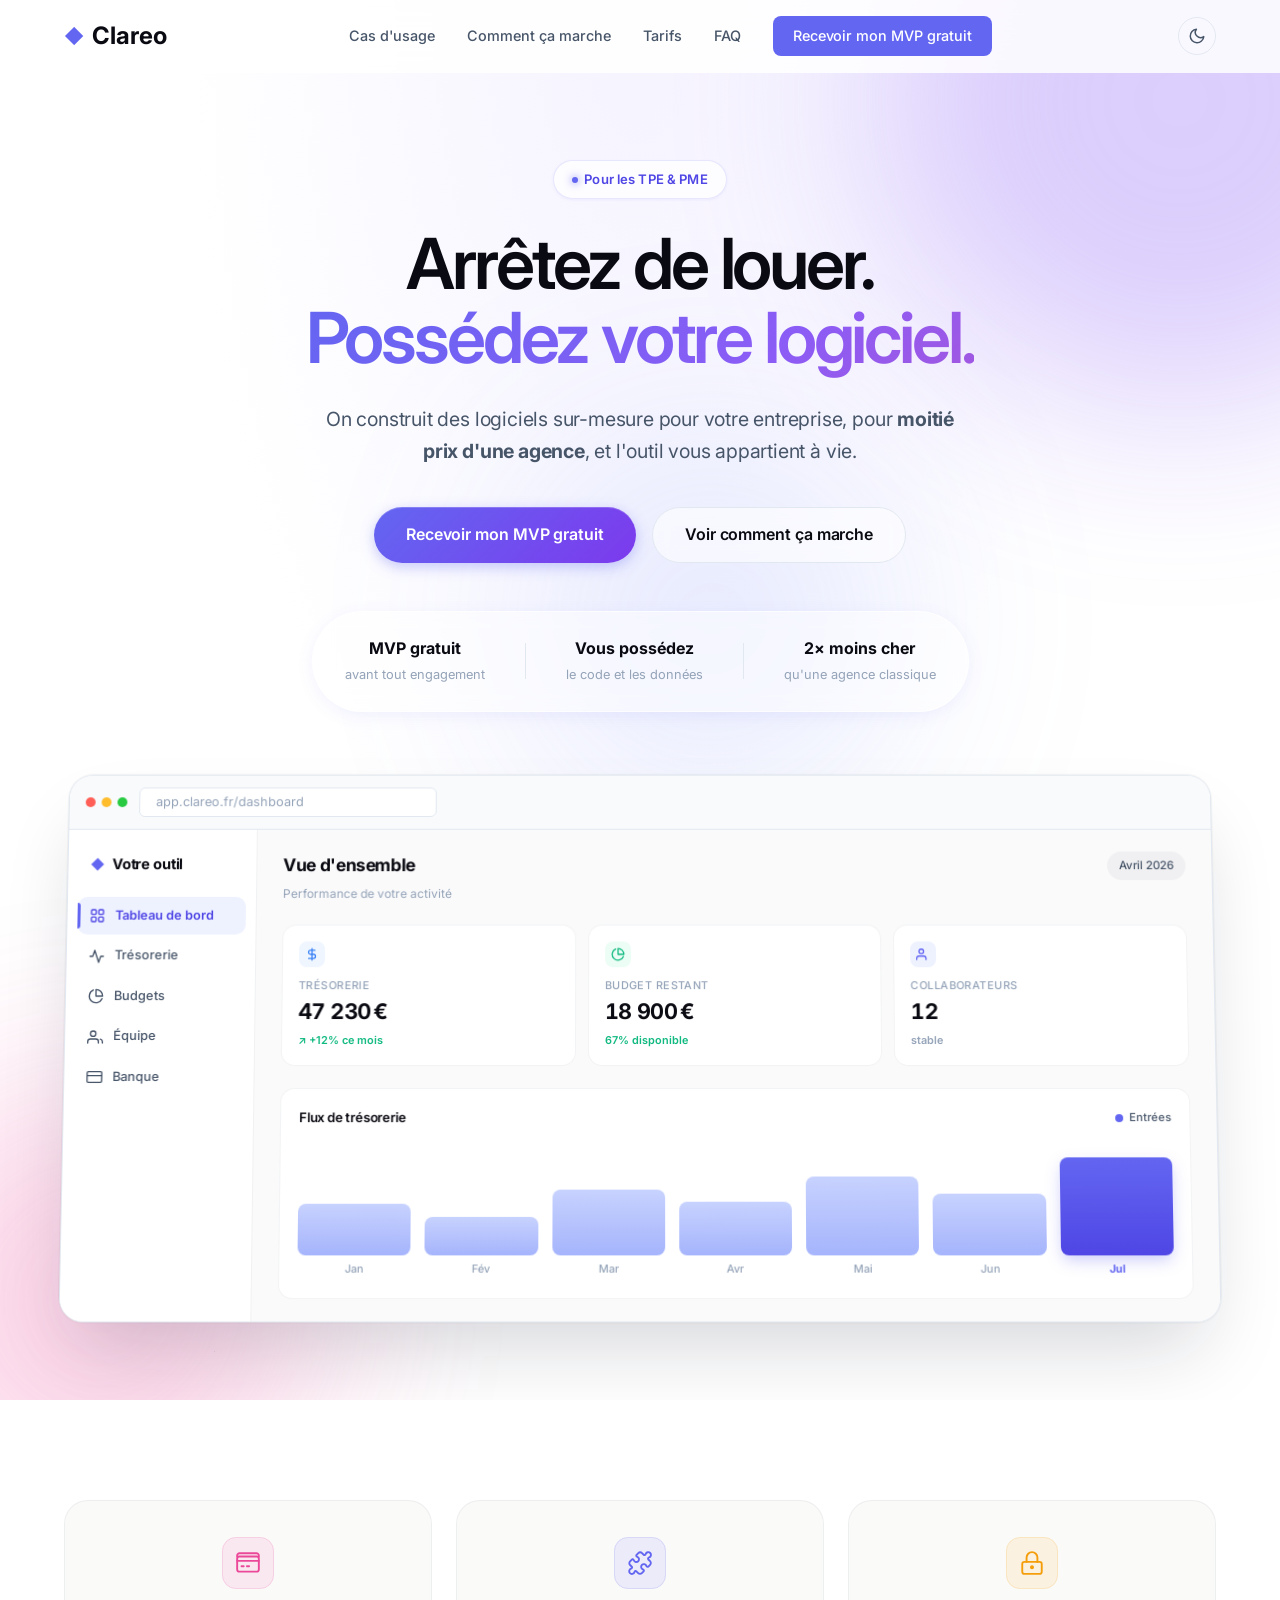
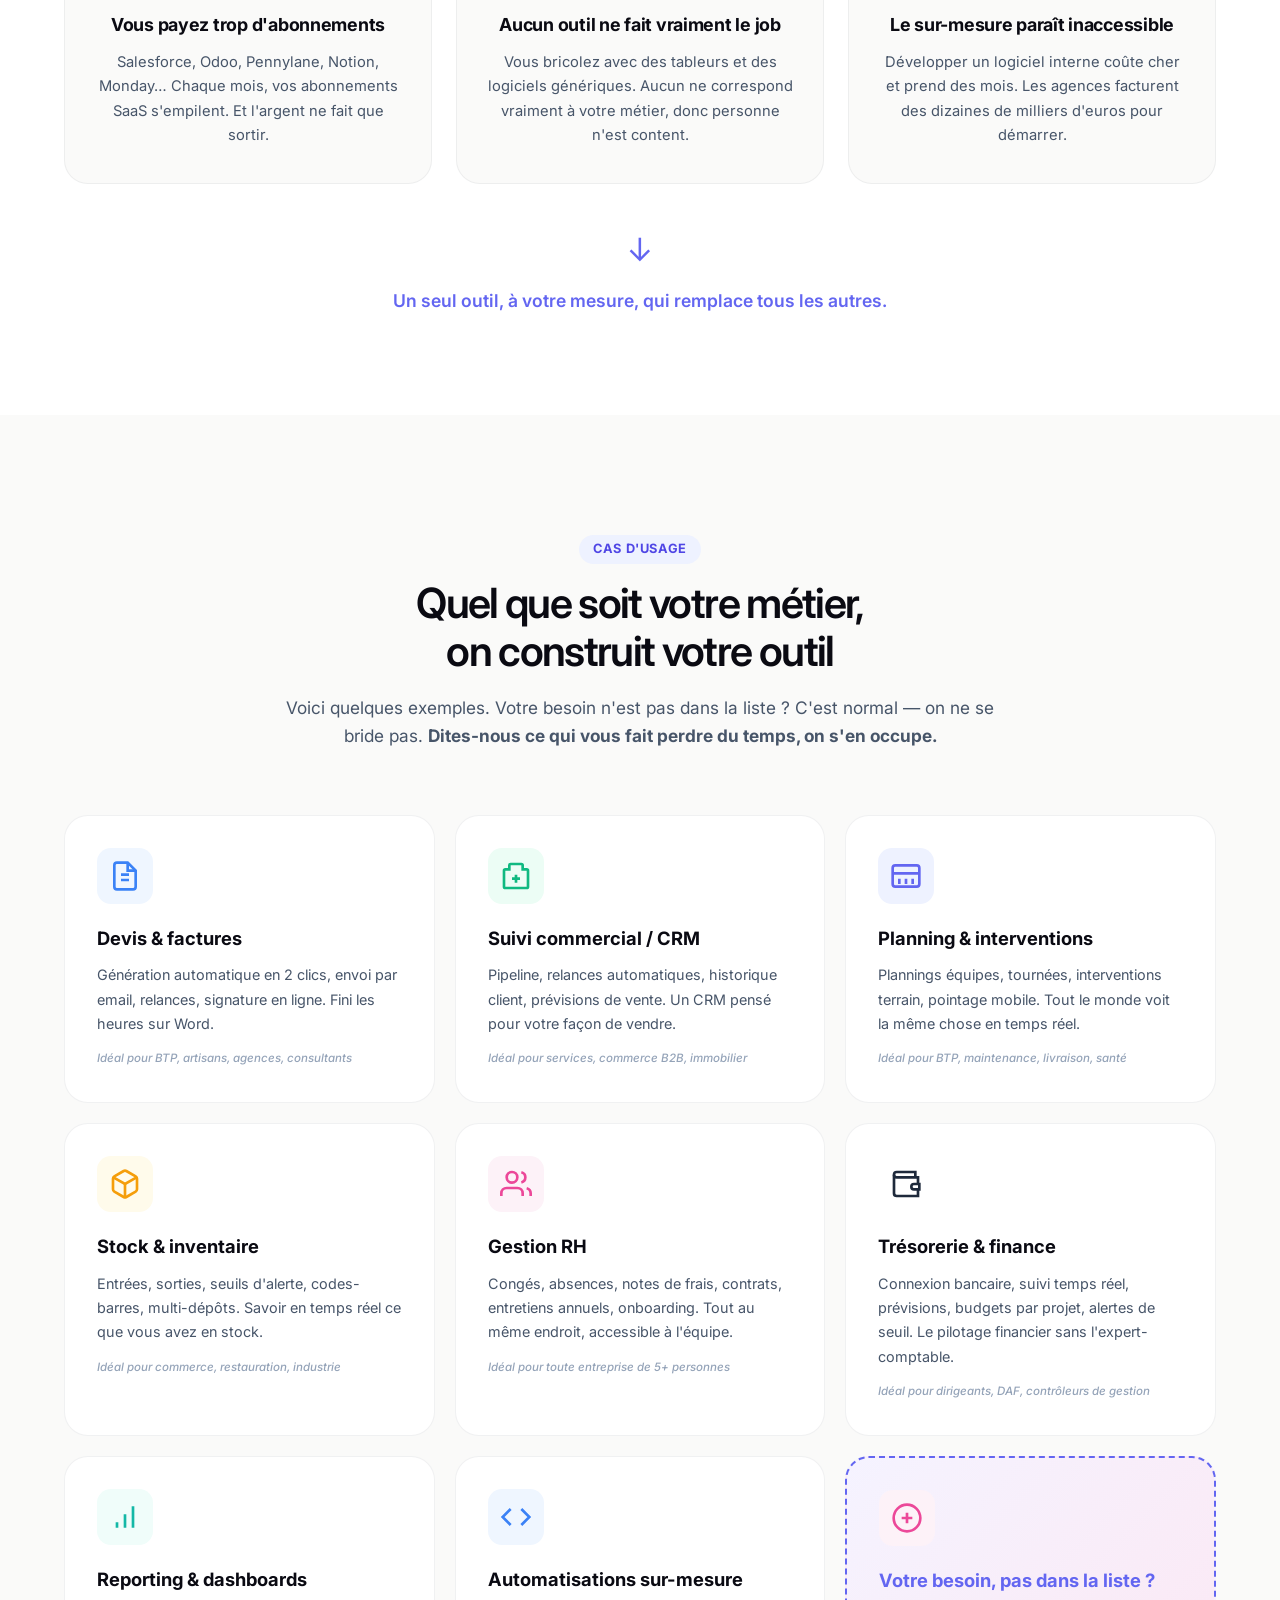
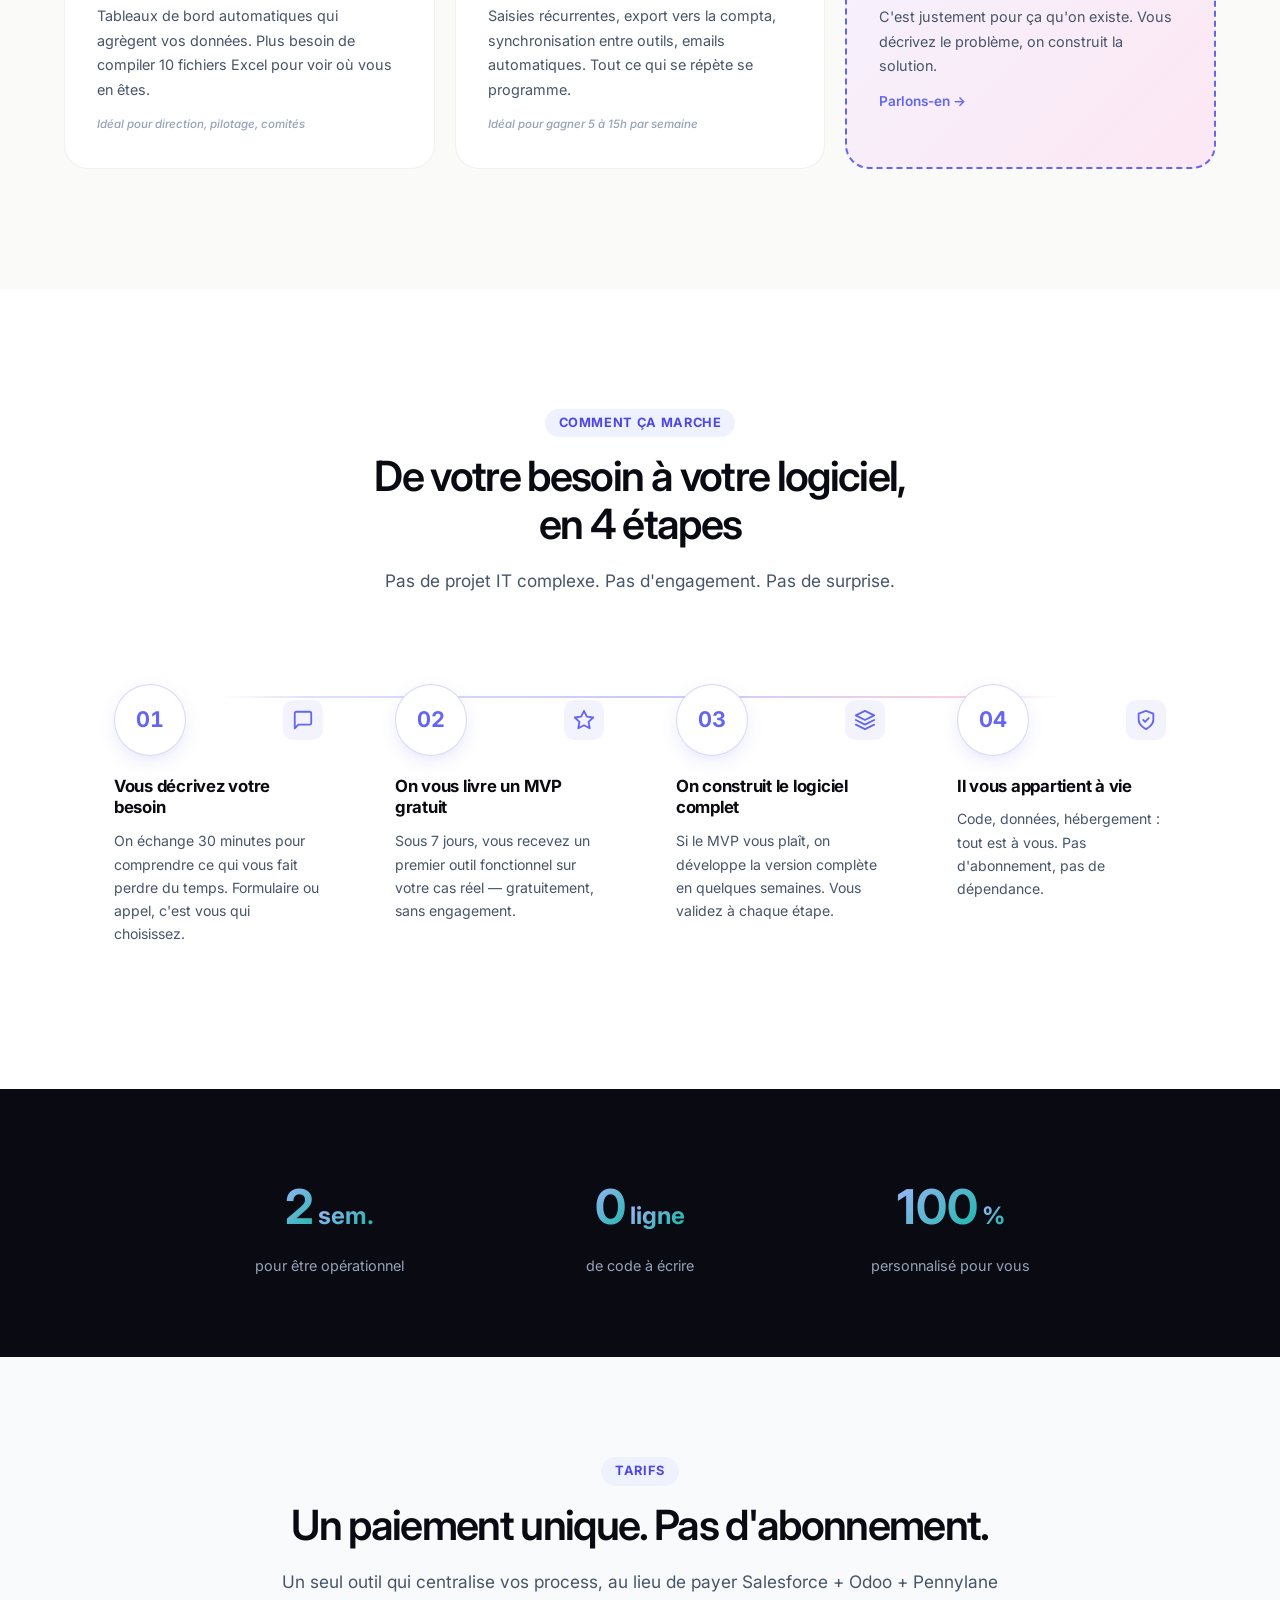
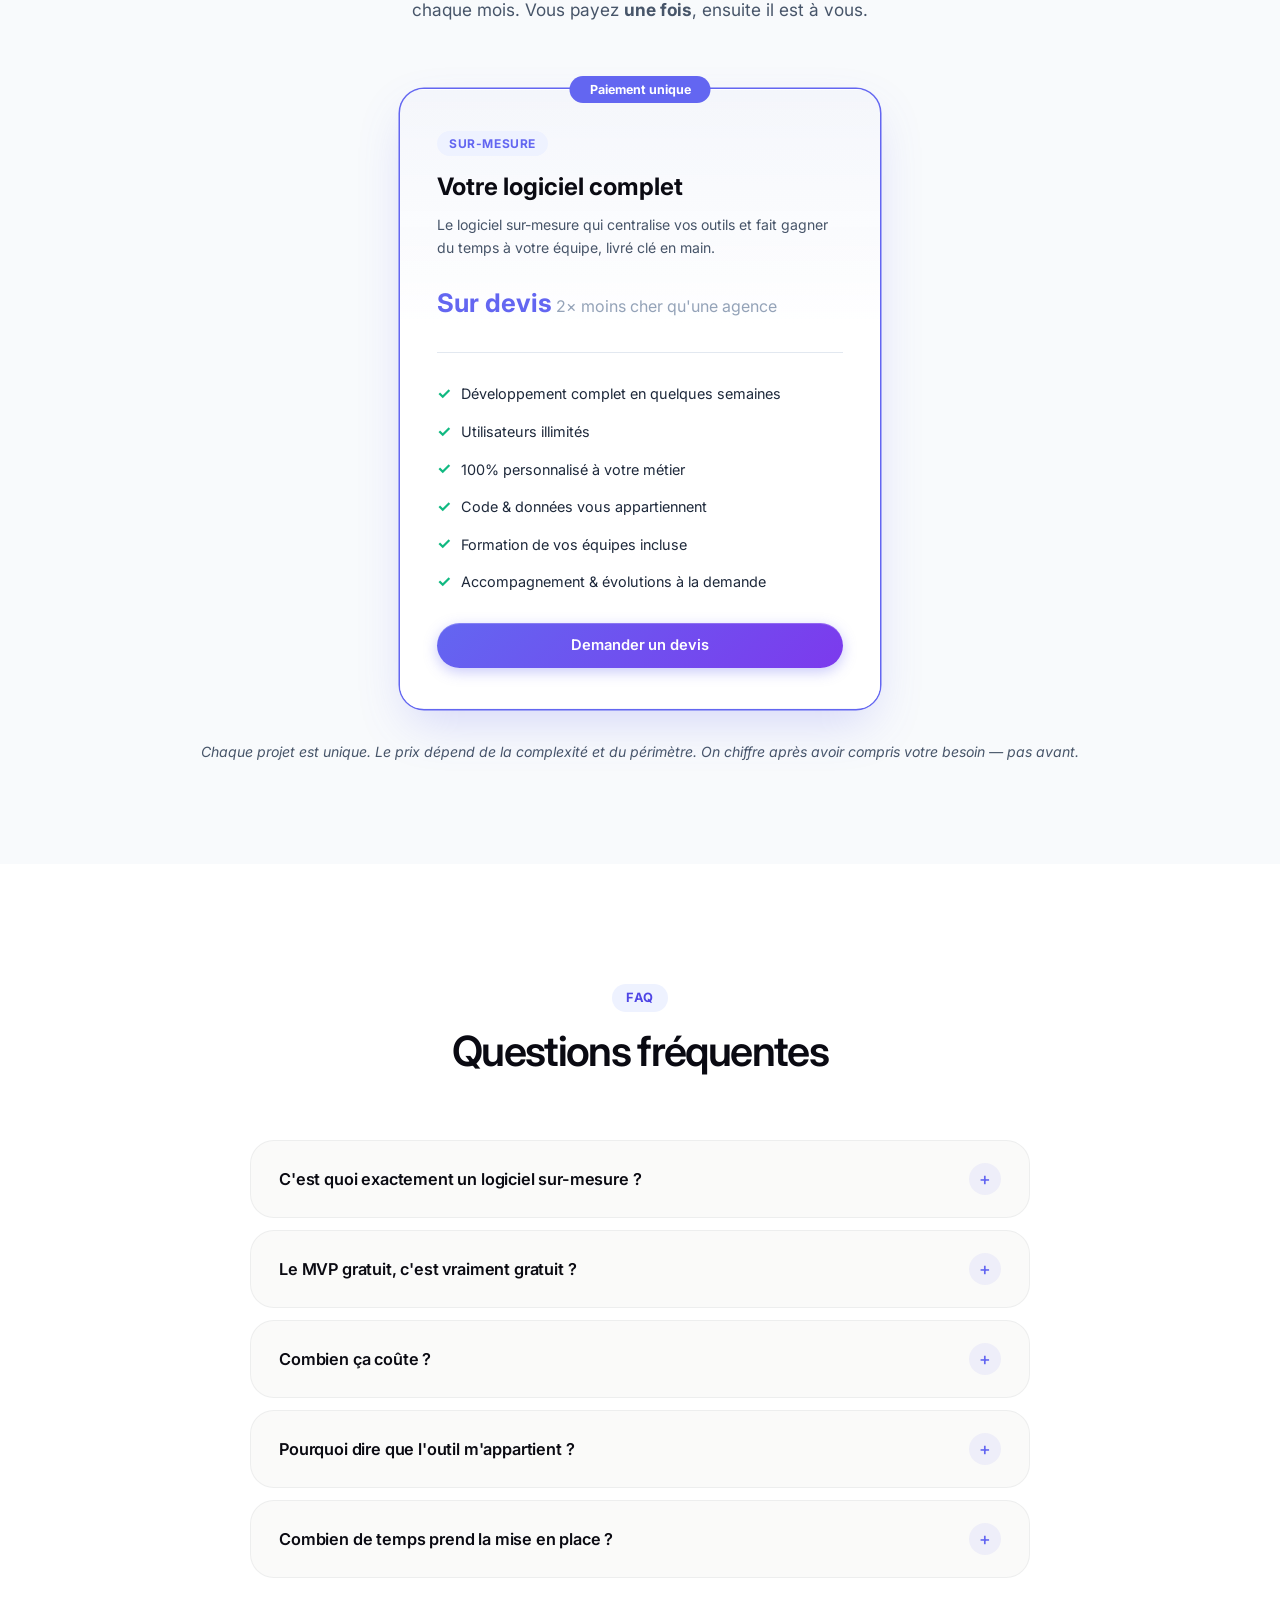
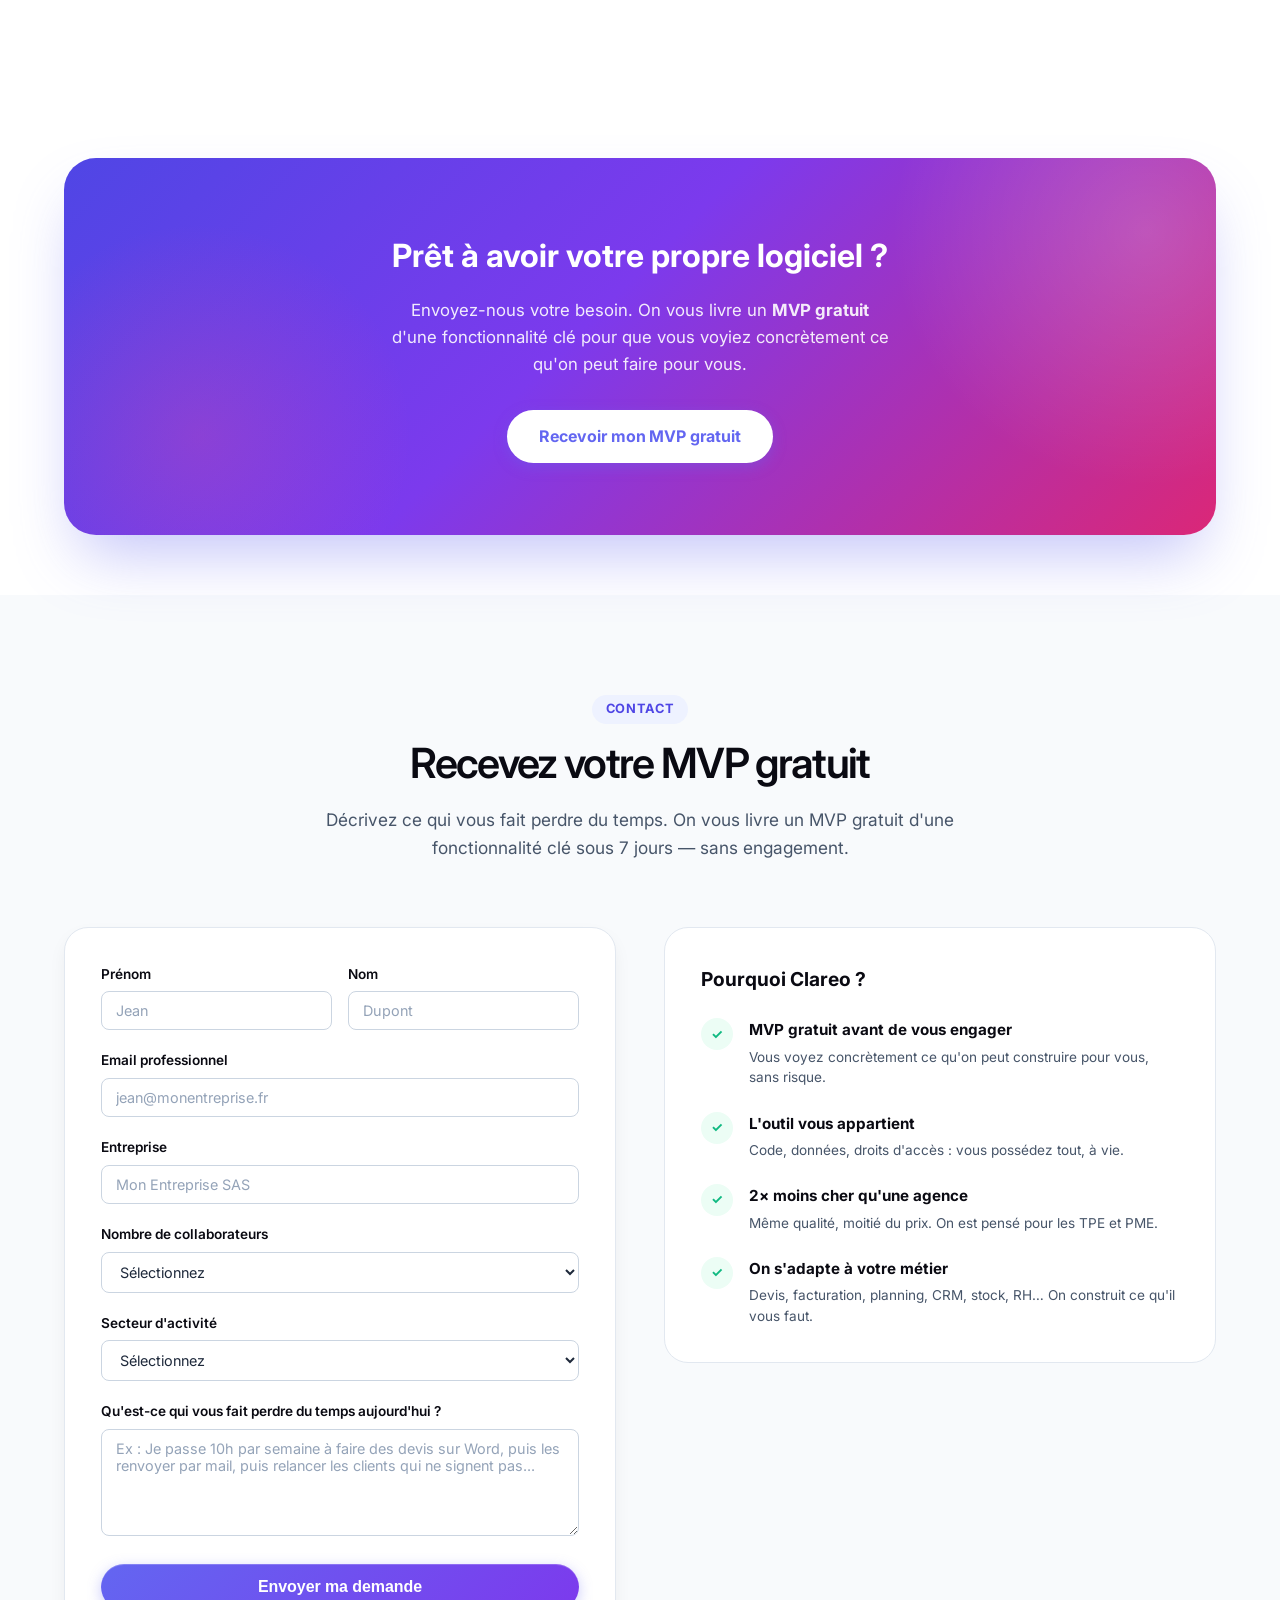
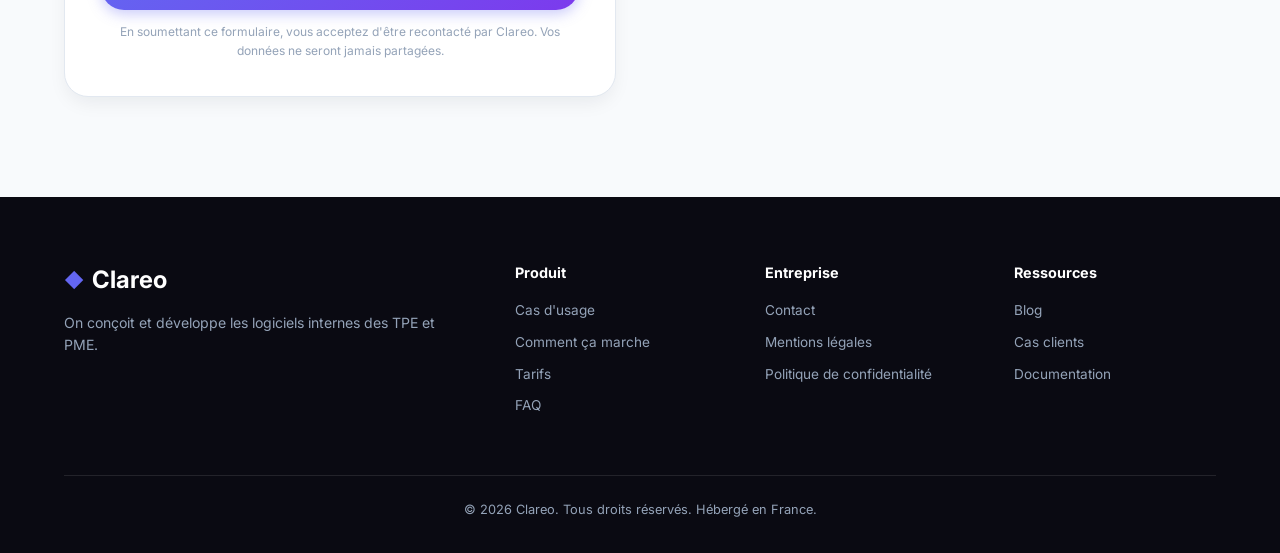
==== commit 284bcd24: "Niveau 2+3 : process horizontal + dark mode complet Process 4 étapes horizontal : - Grid 4 colonnes " ====
--- a/index.html
+++ b/index.html
@@ -24,6 +24,10 @@
                 <a href="#faq">FAQ</a>
                 <a href="#contact" class="btn btn-nav">Recevoir mon MVP gratuit</a>
             </div>
+            <button class="theme-toggle" id="themeToggle" aria-label="Changer le thème">
+                <svg class="theme-icon-sun" width="18" height="18" viewBox="0 0 24 24" fill="none" stroke="currentColor" stroke-width="2" stroke-linecap="round" stroke-linejoin="round"><circle cx="12" cy="12" r="4"/><path d="M12 2v2M12 20v2M4.93 4.93l1.41 1.41M17.66 17.66l1.41 1.41M2 12h2M20 12h2M6.34 17.66l-1.41 1.41M19.07 4.93l-1.41 1.41"/></svg>
+                <svg class="theme-icon-moon" width="18" height="18" viewBox="0 0 24 24" fill="none" stroke="currentColor" stroke-width="2" stroke-linecap="round" stroke-linejoin="round"><path d="M21 12.79A9 9 0 1111.21 3 7 7 0 0021 12.79z"/></svg>
+            </button>
             <button class="hamburger" id="hamburger" aria-label="Menu">
                 <span></span><span></span><span></span>
             </button>
@@ -290,57 +294,47 @@
                 <h2>De votre besoin à votre logiciel, <br>en 4 étapes</h2>
                 <p>Pas de projet IT complexe. Pas d'engagement. Pas de surprise.</p>
             </div>
-            <div class="steps">
-                <div class="step">
-                    <div class="step-number">1</div>
-                    <div class="step-content">
-                        <h3>Vous décrivez votre besoin</h3>
-                        <p>On échange 30 minutes pour comprendre ce qui vous fait perdre du temps aujourd'hui. Un formulaire ou un appel, c'est vous qui choisissez.</p>
-                    </div>
-                    <div class="step-visual">
-                        <div class="step-icon-box">
-                            <svg width="48" height="48" viewBox="0 0 24 24" fill="none" stroke="var(--primary)" stroke-width="1.5"><path d="M21 15a2 2 0 01-2 2H7l-4 4V5a2 2 0 012-2h14a2 2 0 012 2z"/></svg>
-                        </div>
-                    </div>
-                </div>
-                <div class="step-connector"></div>
-                <div class="step">
-                    <div class="step-number">2</div>
-                    <div class="step-content">
-                        <h3>On vous livre un MVP gratuit</h3>
-                        <p>Sous 7 jours, vous recevez un premier outil fonctionnel sur votre cas réel. Vous touchez du doigt ce qu'on peut faire — gratuitement, sans engagement.</p>
-                    </div>
-                    <div class="step-visual">
-                        <div class="step-icon-box">
-                            <svg width="48" height="48" viewBox="0 0 24 24" fill="none" stroke="var(--primary)" stroke-width="1.5"><polygon points="12 2 15.09 8.26 22 9.27 17 14.14 18.18 21.02 12 17.77 5.82 21.02 7 14.14 2 9.27 8.91 8.26 12 2"/></svg>
-                        </div>
-                    </div>
-                </div>
-                <div class="step-connector"></div>
-                <div class="step">
-                    <div class="step-number">3</div>
-                    <div class="step-content">
-                        <h3>On construit le logiciel complet</h3>
-                        <p>Si le MVP vous plaît, on développe la version complète en quelques semaines. Vous validez à chaque étape, pas de mauvaise surprise.</p>
-                    </div>
-                    <div class="step-visual">
-                        <div class="step-icon-box">
-                            <svg width="48" height="48" viewBox="0 0 24 24" fill="none" stroke="var(--primary)" stroke-width="1.5"><path d="M12 2L2 7l10 5 10-5-10-5z"/><path d="M2 17l10 5 10-5"/><path d="M2 12l10 5 10-5"/></svg>
-                        </div>
-                    </div>
-                </div>
-                <div class="step-connector"></div>
-                <div class="step">
-                    <div class="step-number">4</div>
-                    <div class="step-content">
-                        <h3>Il vous appartient à vie</h3>
-                        <p>Le code, les données, l'hébergement : tout est à vous. Pas d'abonnement à vie, pas de dépendance. On reste dispo pour les évolutions si vous le souhaitez.</p>
-                    </div>
-                    <div class="step-visual">
-                        <div class="step-icon-box">
-                            <svg width="48" height="48" viewBox="0 0 24 24" fill="none" stroke="var(--primary)" stroke-width="1.5"><path d="M12 22s8-4 8-10V5l-8-3-8 3v7c0 6 8 10 8 10z"/><path d="M9 12l2 2 4-4"/></svg>
-                        </div>
-                    </div>
+            <div class="steps-horizontal">
+                <div class="steps-line"></div>
+                <div class="step-h">
+                    <div class="step-h-number-wrap">
+                        <span class="step-h-number">01</span>
+                        <div class="step-h-icon">
+                            <svg width="22" height="22" viewBox="0 0 24 24" fill="none" stroke="currentColor" stroke-width="2" stroke-linecap="round" stroke-linejoin="round"><path d="M21 15a2 2 0 01-2 2H7l-4 4V5a2 2 0 012-2h14a2 2 0 012 2z"/></svg>
+                        </div>
+                    </div>
+                    <h3>Vous décrivez votre besoin</h3>
+                    <p>On échange 30 minutes pour comprendre ce qui vous fait perdre du temps. Formulaire ou appel, c'est vous qui choisissez.</p>
+                </div>
+                <div class="step-h">
+                    <div class="step-h-number-wrap">
+                        <span class="step-h-number">02</span>
+                        <div class="step-h-icon">
+                            <svg width="22" height="22" viewBox="0 0 24 24" fill="none" stroke="currentColor" stroke-width="2" stroke-linecap="round" stroke-linejoin="round"><polygon points="12 2 15.09 8.26 22 9.27 17 14.14 18.18 21.02 12 17.77 5.82 21.02 7 14.14 2 9.27 8.91 8.26 12 2"/></svg>
+                        </div>
+                    </div>
+                    <h3>On vous livre un MVP gratuit</h3>
+                    <p>Sous 7 jours, vous recevez un premier outil fonctionnel sur votre cas réel — gratuitement, sans engagement.</p>
+                </div>
+                <div class="step-h">
+                    <div class="step-h-number-wrap">
+                        <span class="step-h-number">03</span>
+                        <div class="step-h-icon">
+                            <svg width="22" height="22" viewBox="0 0 24 24" fill="none" stroke="currentColor" stroke-width="2" stroke-linecap="round" stroke-linejoin="round"><path d="M12 2L2 7l10 5 10-5-10-5z"/><path d="M2 17l10 5 10-5"/><path d="M2 12l10 5 10-5"/></svg>
+                        </div>
+                    </div>
+                    <h3>On construit le logiciel complet</h3>
+                    <p>Si le MVP vous plaît, on développe la version complète en quelques semaines. Vous validez à chaque étape.</p>
+                </div>
+                <div class="step-h">
+                    <div class="step-h-number-wrap">
+                        <span class="step-h-number">04</span>
+                        <div class="step-h-icon">
+                            <svg width="22" height="22" viewBox="0 0 24 24" fill="none" stroke="currentColor" stroke-width="2" stroke-linecap="round" stroke-linejoin="round"><path d="M12 22s8-4 8-10V5l-8-3-8 3v7c0 6 8 10 8 10z"/><path d="M9 12l2 2 4-4"/></svg>
+                        </div>
+                    </div>
+                    <h3>Il vous appartient à vie</h3>
+                    <p>Code, données, hébergement : tout est à vous. Pas d'abonnement, pas de dépendance.</p>
                 </div>
             </div>
         </div>
--- a/style.css
+++ b/style.css
@@ -842,61 +842,100 @@
 
 /* ===== How it Works ===== */
 .how-it-works {
-    padding: 100px 0;
+    padding: 120px 0;
     background: var(--white);
 }
-.steps {
-    max-width: 800px;
+.steps-horizontal {
+    display: grid;
+    grid-template-columns: repeat(4, 1fr);
+    gap: 24px;
+    position: relative;
+    max-width: 1100px;
     margin: 0 auto;
 }
-.step {
-    display: flex;
-    align-items: flex-start;
-    gap: 32px;
-}
-.step-number {
-    width: 48px;
-    height: 48px;
+.steps-line {
+    position: absolute;
+    top: 36px;
+    left: 12%;
+    right: 12%;
+    height: 2px;
+    background: linear-gradient(90deg,
+        transparent 0%,
+        rgba(99, 102, 241, 0.2) 10%,
+        rgba(99, 102, 241, 0.35) 50%,
+        rgba(236, 72, 153, 0.25) 90%,
+        transparent 100%);
+    z-index: 0;
+}
+.step-h {
+    position: relative;
+    z-index: 1;
+    text-align: left;
+    padding: 24px;
+    border-radius: var(--radius-lg);
+    transition: transform 0.35s var(--ease-out), background 0.35s;
+}
+.step-h:hover {
+    transform: translateY(-4px);
+    background: var(--surface-warm);
+}
+.step-h-number-wrap {
+    display: flex;
+    align-items: center;
+    gap: 12px;
+    margin-bottom: 20px;
+}
+.step-h-number {
+    width: 72px;
+    height: 72px;
     border-radius: 50%;
+    background: white;
+    border: 1.5px solid rgba(99, 102, 241, 0.25);
+    box-shadow: 0 6px 20px -6px rgba(99, 102, 241, 0.25), inset 0 1px 0 rgba(255,255,255,0.8);
+    display: flex;
+    align-items: center;
+    justify-content: center;
+    font-weight: 700;
+    font-size: 1.35rem;
+    color: var(--primary);
+    letter-spacing: -0.02em;
+    font-variant-numeric: tabular-nums;
+    flex-shrink: 0;
+    transition: all 0.35s var(--ease-out);
+}
+.step-h:hover .step-h-number {
+    transform: scale(1.05);
+    border-color: var(--primary);
+    box-shadow: 0 10px 30px -8px rgba(99, 102, 241, 0.45), inset 0 1px 0 rgba(255,255,255,0.8);
+}
+.step-h-icon {
+    width: 40px;
+    height: 40px;
+    border-radius: 10px;
+    background: rgba(99, 102, 241, 0.08);
+    color: var(--primary);
+    display: inline-flex;
+    align-items: center;
+    justify-content: center;
+    margin-left: auto;
+    transition: background 0.25s;
+}
+.step-h:hover .step-h-icon {
     background: var(--primary);
     color: white;
-    display: flex;
-    align-items: center;
-    justify-content: center;
-    font-weight: 700;
-    font-size: 1.2rem;
-    flex-shrink: 0;
-}
-.step-content {
-    flex: 1;
-    padding-top: 6px;
-}
-.step-content h3 {
-    font-size: 1.2rem;
-    font-weight: 700;
-    color: var(--secondary);
-    margin-bottom: 8px;
-}
-.step-content p {
-    font-size: 0.95rem;
+}
+.step-h h3 {
+    font-size: 1.05rem;
+    font-weight: 700;
+    color: var(--secondary);
+    margin-bottom: 10px;
+    letter-spacing: -0.015em;
+    line-height: 1.3;
+}
+.step-h p {
+    font-size: 0.88rem;
     color: var(--text-light);
-    line-height: 1.7;
-}
-.step-visual { flex-shrink: 0; }
-.step-icon-box {
-    width: 80px;
-    height: 80px;
-    border-radius: var(--radius);
-    background: var(--primary-bg);
-    display: flex;
-    align-items: center;
-    justify-content: center;
-}
-.step-connector {
-    width: 2px;
-    height: 40px;
-    background: var(--gray-200);
-    margin: 8px 0 8px 23px;
+    line-height: 1.65;
 }
 
 /* ===== Stats ===== */
@@ -2010,6 +2049,8 @@
 /* ===== Responsive ===== */
 @media (max-width: 1024px) {
     .hero h1 { font-size: 2.8rem; }
+    .steps-horizontal { grid-template-columns: repeat(2, 1fr); }
+    .steps-line { display: none; }
     .features-grid { grid-template-columns: repeat(2, 1fr); }
     .feature-card-highlight { grid-row: span 1; }
     .pricing-grid { grid-template-columns: repeat(2, 1fr); }
@@ -2070,6 +2111,9 @@
 
     .step { flex-wrap: wrap; }
     .step-visual { display: none; }
+    .steps-horizontal { grid-template-columns: 1fr; gap: 16px; }
+    .steps-line { display: none; }
+    .step-h { padding: 20px; background: var(--surface-warm); }
 
     .stats-grid { grid-template-columns: repeat(2, 1fr); }
     .stat-value { font-size: 2rem; }
@@ -2165,3 +2209,301 @@
     background-clip: padding-box;
     border: 3px solid transparent;
 }
+
+/* ===========================================
+   DARK MODE
+   =========================================== */
+
+/* Theme toggle button */
+.theme-toggle {
+    display: inline-flex;
+    align-items: center;
+    justify-content: center;
+    width: 38px;
+    height: 38px;
+    border-radius: 50%;
+    background: transparent;
+    border: 1px solid var(--gray-200);
+    color: var(--text-light);
+    cursor: pointer;
+    transition: all 0.2s var(--ease-smooth);
+    margin-left: 4px;
+}
+.theme-toggle:hover {
+    background: var(--gray-50);
+    border-color: var(--primary);
+    color: var(--primary);
+}
+.theme-icon-sun { display: none; }
+.theme-icon-moon { display: block; }
+[data-theme="dark"] .theme-icon-sun { display: block; }
+[data-theme="dark"] .theme-icon-moon { display: none; }
+
+/* Smooth transitions on theme change */
+html { transition: background 0.3s ease; }
+body, .navbar, .feature-card, .problem-card, .pricing-card,
+.faq-item, .contact-form, .contact-info-card, .browser-mockup,
+.step-h, .step-h-number, .dash-card, .dash-chart, .hero-proof {
+    transition: background 0.3s ease, border-color 0.3s ease, color 0.3s ease, box-shadow 0.3s ease;
+}
+
+/* DARK THEME VARIABLES */
+[data-theme="dark"] {
+    --secondary: #F8FAFC;
+    --text: #CBD5E1;
+    --text-light: #94A3B8;
+    --text-lighter: #64748B;
+    --white: #0A0A12;
+    --surface-warm: #121220;
+    --gray-50: #0F0F1A;
+    --gray-100: #1A1A28;
+    --gray-200: #262636;
+    --gray-300: #3A3A52;
+    --primary-bg: rgba(99, 102, 241, 0.15);
+    --primary-50: rgba(99, 102, 241, 0.08);
+    --green-bg: rgba(16, 185, 129, 0.15);
+    --orange-bg: rgba(245, 158, 11, 0.15);
+    --pink-bg: rgba(236, 72, 153, 0.15);
+    --blue-bg: rgba(59, 130, 246, 0.15);
+    --indigo-bg: rgba(99, 102, 241, 0.15);
+    --teal-bg: rgba(20, 184, 166, 0.15);
+}
+
+/* Backgrounds */
+[data-theme="dark"] body {
+    background: #0A0A12;
+    color: var(--text);
+}
+[data-theme="dark"] .hero {
+    background: radial-gradient(ellipse at top, rgba(139, 92, 246, 0.12) 0%, #0A0A12 50%, #0A0A12 100%);
+}
+[data-theme="dark"] .problem-section,
+[data-theme="dark"] .how-it-works,
+[data-theme="dark"] .pricing,
+[data-theme="dark"] .faq {
+    background: #0A0A12;
+}
+[data-theme="dark"] .features,
+[data-theme="dark"] .contact {
+    background: #0F0F1A;
+}
+
+/* Navbar */
+[data-theme="dark"] .navbar {
+    background: rgba(10, 10, 18, 0.75);
+    border-bottom-color: transparent;
+}
+[data-theme="dark"] .navbar.scrolled {
+    background: rgba(10, 10, 18, 0.9);
+    border-bottom-color: rgba(255,255,255,0.05);
+}
+[data-theme="dark"] .logo { color: #F8FAFC; }
+[data-theme="dark"] .nav-links a { color: var(--text-light); }
+[data-theme="dark"] .nav-links a:hover { color: var(--secondary); }
+[data-theme="dark"] .theme-toggle {
+    border-color: rgba(255,255,255,0.1);
+    color: var(--text-light);
+}
+[data-theme="dark"] .theme-toggle:hover {
+    background: rgba(255,255,255,0.05);
+    border-color: var(--primary);
+    color: var(--primary-light);
+}
+
+/* Hero */
+[data-theme="dark"] .hero-badge {
+    background: rgba(99, 102, 241, 0.12);
+    color: var(--primary-light);
+    border-color: rgba(99, 102, 241, 0.25);
+}
+[data-theme="dark"] .hero-subtitle { color: var(--text-light); }
+[data-theme="dark"] .hero-subtitle strong { color: var(--secondary); }
+[data-theme="dark"] .hero-proof {
+    background: rgba(255,255,255,0.03);
+    border-color: rgba(255,255,255,0.08);
+    box-shadow: 0 4px 30px -4px rgba(99, 102, 241, 0.2);
+}
+[data-theme="dark"] .hero-proof-item strong { color: var(--secondary); }
+[data-theme="dark"] .hero-proof-divider { background: rgba(255,255,255,0.08); }
+[data-theme="dark"] .btn-outline {
+    background: rgba(255,255,255,0.04);
+    color: var(--secondary);
+    border-color: rgba(255,255,255,0.12);
+}
+[data-theme="dark"] .btn-outline:hover {
+    background: rgba(99, 102, 241, 0.15);
+    color: var(--primary-light);
+    border-color: var(--primary);
+}
+
+/* Browser mockup */
+[data-theme="dark"] .browser-mockup {
+    background: #12121E;
+    border: 1px solid rgba(255,255,255,0.06);
+    box-shadow: 0 40px 80px -20px rgba(0,0,0,0.5), 0 0 0 1px rgba(255,255,255,0.04) !important;
+}
+[data-theme="dark"] .browser-bar {
+    background: #0F0F1A;
+    border-bottom-color: rgba(255,255,255,0.06);
+}
+[data-theme="dark"] .browser-address {
+    background: rgba(255,255,255,0.03);
+    border-color: rgba(255,255,255,0.08);
+    color: var(--text-lighter);
+}
+[data-theme="dark"] .dashboard-mock { background: #0F0F1A; }
+[data-theme="dark"] .dash-sidebar {
+    background: #12121E;
+    border-right-color: rgba(255,255,255,0.05);
+}
+[data-theme="dark"] .dash-sidebar-brand { color: var(--secondary); }
+[data-theme="dark"] .dash-sidebar-item:hover { background: rgba(255,255,255,0.04); }
+[data-theme="dark"] .dash-sidebar-item.active {
+    background: rgba(99, 102, 241, 0.15);
+    color: var(--primary-light);
+}
+[data-theme="dark"] .dash-header-row h3 { color: var(--secondary); }
+[data-theme="dark"] .dash-date {
+    background: rgba(255,255,255,0.05);
+    color: var(--text-light);
+}
+[data-theme="dark"] .dash-card {
+    background: #12121E;
+    border-color: rgba(255,255,255,0.06);
+}
+[data-theme="dark"] .dash-card-value { color: var(--secondary); }
+[data-theme="dark"] .dash-chart {
+    background: #12121E;
+    border-color: rgba(255,255,255,0.06);
+}
+[data-theme="dark"] .dash-chart-title { color: var(--secondary); }
+
+/* Problem cards */
+[data-theme="dark"] .problem-card {
+    background: #12121E;
+    border-color: rgba(255,255,255,0.05);
+}
+[data-theme="dark"] .problem-card h3 { color: var(--secondary); }
+
+/* Features cards */
+[data-theme="dark"] .feature-card {
+    background: #12121E;
+    border-color: rgba(255,255,255,0.05);
+}
+[data-theme="dark"] .feature-card:hover { border-color: rgba(99, 102, 241, 0.3); }
+[data-theme="dark"] .feature-card h3 { color: var(--secondary); }
+[data-theme="dark"] .feature-card-highlight-cta {
+    background: linear-gradient(135deg, rgba(139, 92, 246, 0.08) 0%, rgba(236, 72, 153, 0.06) 100%);
+    border-color: rgba(139, 92, 246, 0.25);
+}
+
+/* Steps horizontal */
+[data-theme="dark"] .step-h:hover { background: rgba(255,255,255,0.02); }
+[data-theme="dark"] .step-h-number {
+    background: #12121E;
+    border-color: rgba(99, 102, 241, 0.3);
+    color: var(--primary-light);
+    box-shadow: 0 6px 20px -6px rgba(99, 102, 241, 0.4);
+}
+[data-theme="dark"] .step-h-icon {
+    background: rgba(99, 102, 241, 0.12);
+    color: var(--primary-light);
+}
+[data-theme="dark"] .step-h h3 { color: var(--secondary); }
+
+/* Stats section */
+[data-theme="dark"] .stats-section { background: #12121E; }
+
+/* Pricing */
+[data-theme="dark"] .pricing-card {
+    background: #12121E;
+    border-color: rgba(255,255,255,0.06);
+}
+[data-theme="dark"] .pricing-card-popular {
+    background: linear-gradient(180deg, rgba(99, 102, 241, 0.06) 0%, #12121E 40%);
+    box-shadow: 0 0 0 1.5px var(--primary), 0 20px 50px -10px rgba(99, 102, 241, 0.35);
+}
+[data-theme="dark"] .pricing-card h3 { color: var(--secondary); }
+[data-theme="dark"] .price-amount { color: var(--secondary); }
+[data-theme="dark"] .pricing-features li { color: var(--text-light); }
+
+/* FAQ */
+[data-theme="dark"] .faq-item {
+    background: #12121E;
+    border-color: rgba(255,255,255,0.05);
+}
+[data-theme="dark"] .faq-item:hover { border-color: rgba(99, 102, 241, 0.3); }
+[data-theme="dark"] .faq-item.active {
+    background: #1A1A28;
+    border-color: rgba(99, 102, 241, 0.4);
+}
+[data-theme="dark"] .faq-question { color: var(--secondary); }
+[data-theme="dark"] .faq-toggle {
+    background: rgba(99, 102, 241, 0.15);
+    color: var(--primary-light);
+}
+
+/* Section headers & tags */
+[data-theme="dark"] .section-header h2 { color: var(--secondary); }
+[data-theme="dark"] .section-tag {
+    background: rgba(99, 102, 241, 0.12);
+    color: var(--primary-light);
+}
+
+/* Contact form */
+[data-theme="dark"] .contact-form,
+[data-theme="dark"] .contact-info-card {
+    background: #12121E;
+    border: 1px solid rgba(255,255,255,0.05);
+}
+[data-theme="dark"] .form-group input,
+[data-theme="dark"] .form-group select,
+[data-theme="dark"] .form-group textarea {
+    background: rgba(255,255,255,0.03);
+    border-color: rgba(255,255,255,0.08);
+    color: var(--secondary);
+}
+[data-theme="dark"] .form-group input::placeholder,
+[data-theme="dark"] .form-group textarea::placeholder { color: var(--text-lighter); }
+[data-theme="dark"] .form-group label { color: var(--text); }
+[data-theme="dark"] .contact-info-card h3 { color: var(--secondary); }
+[data-theme="dark"] .contact-benefit strong { color: var(--secondary); }
+
+/* Problem transition */
+[data-theme="dark"] .problem-transition-text { color: var(--primary-light); }
+[data-theme="dark"] .arrow-down { color: var(--primary-light); }
+
+/* Pricing note */
+[data-theme="dark"] .pricing-note { color: var(--text-light); }
+
+/* Footer */
+[data-theme="dark"] .footer {
+    background: #080810;
+    border-top: 1px solid rgba(255,255,255,0.05);
+}
+[data-theme="dark"] .footer-brand p,
+[data-theme="dark"] .footer-links a { color: var(--text-light); }
+[data-theme="dark"] .footer-links h4 { color: var(--secondary); }
+[data-theme="dark"] .footer-bottom { border-top-color: rgba(255,255,255,0.05); color: var(--text-lighter); }
+
+/* Steps line (process) */
+[data-theme="dark"] .steps-line {
+    background: linear-gradient(90deg,
+        transparent 0%,
+        rgba(99, 102, 241, 0.3) 10%,
+        rgba(139, 92, 246, 0.5) 50%,
+        rgba(236, 72, 153, 0.35) 90%,
+        transparent 100%);
+}
+
+/* Scrollbar dark */
+[data-theme="dark"] ::-webkit-scrollbar-thumb {
+    background: rgba(255,255,255,0.08);
+    background-clip: padding-box;
+    border: 3px solid transparent;
+}
+[data-theme="dark"] ::-webkit-scrollbar-thumb:hover {
+    background: rgba(255,255,255,0.18);
+    background-clip: padding-box;
+    border: 3px solid transparent;
+}
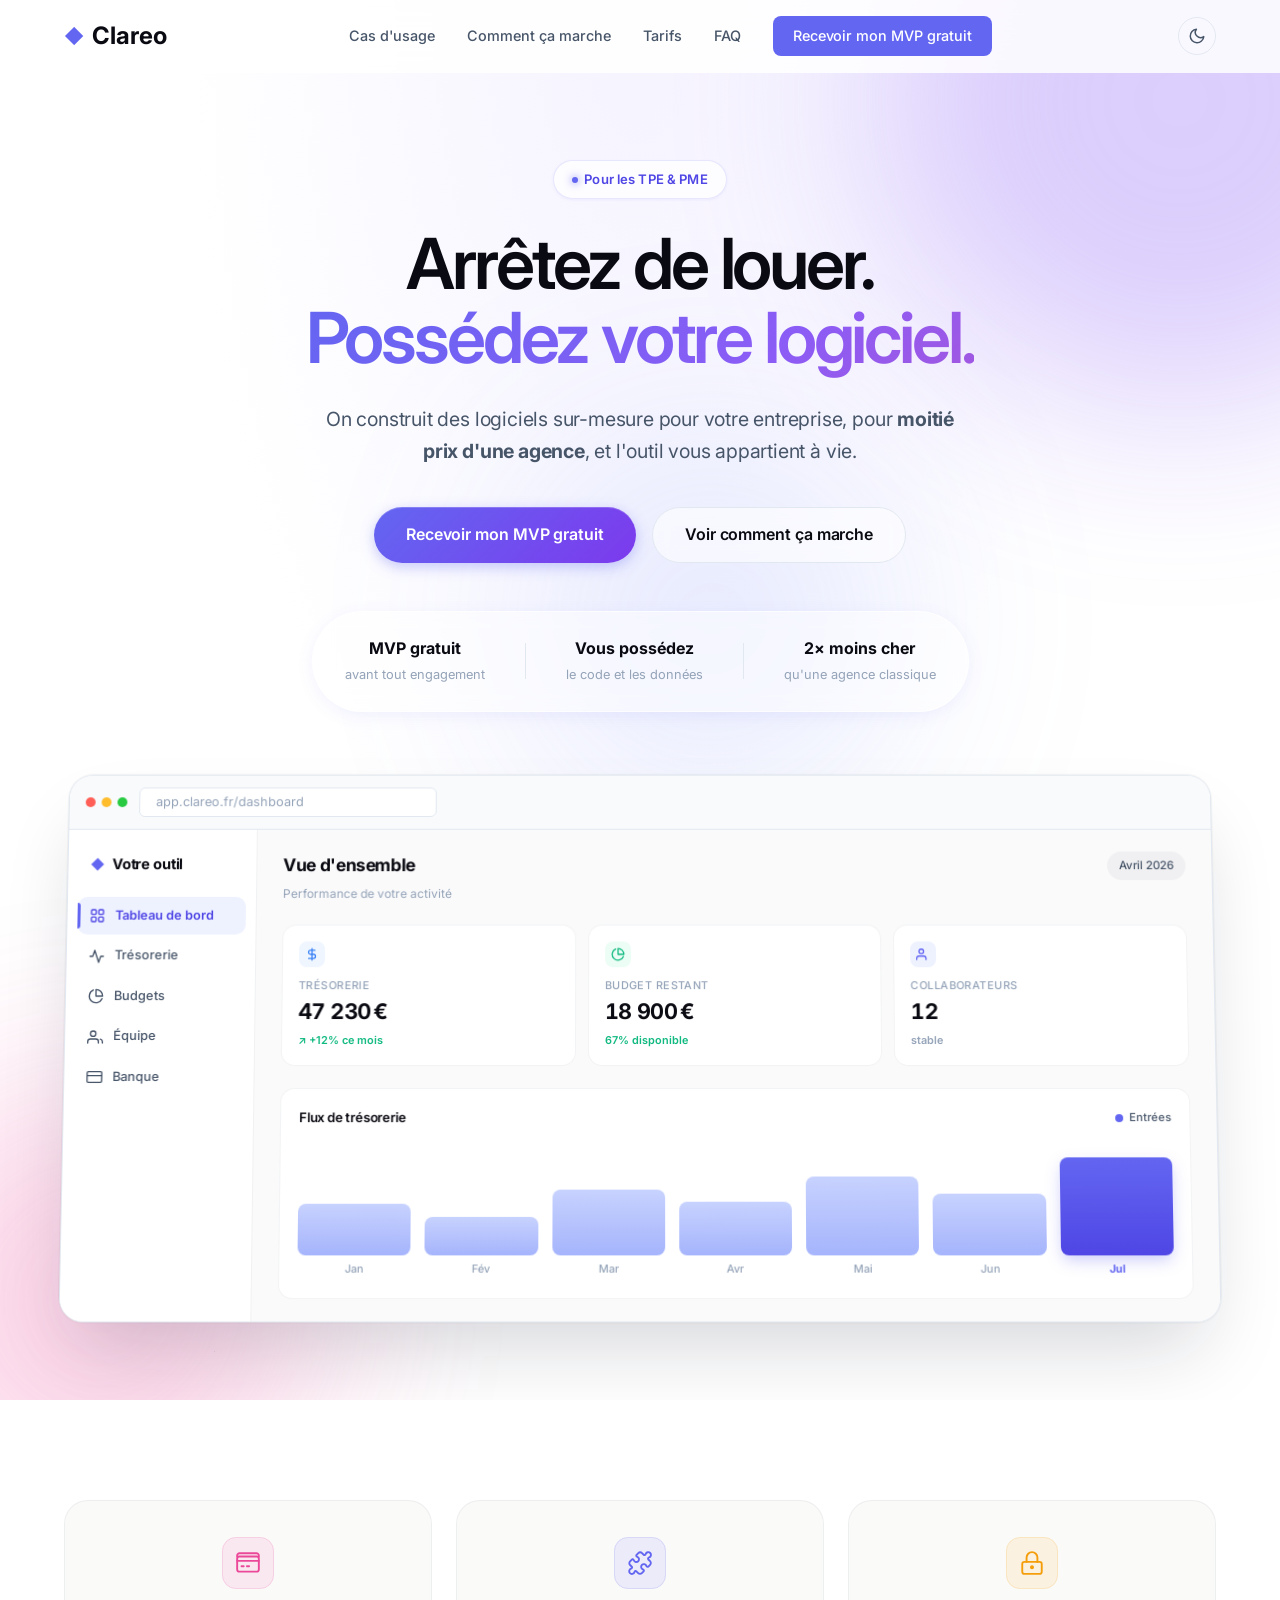
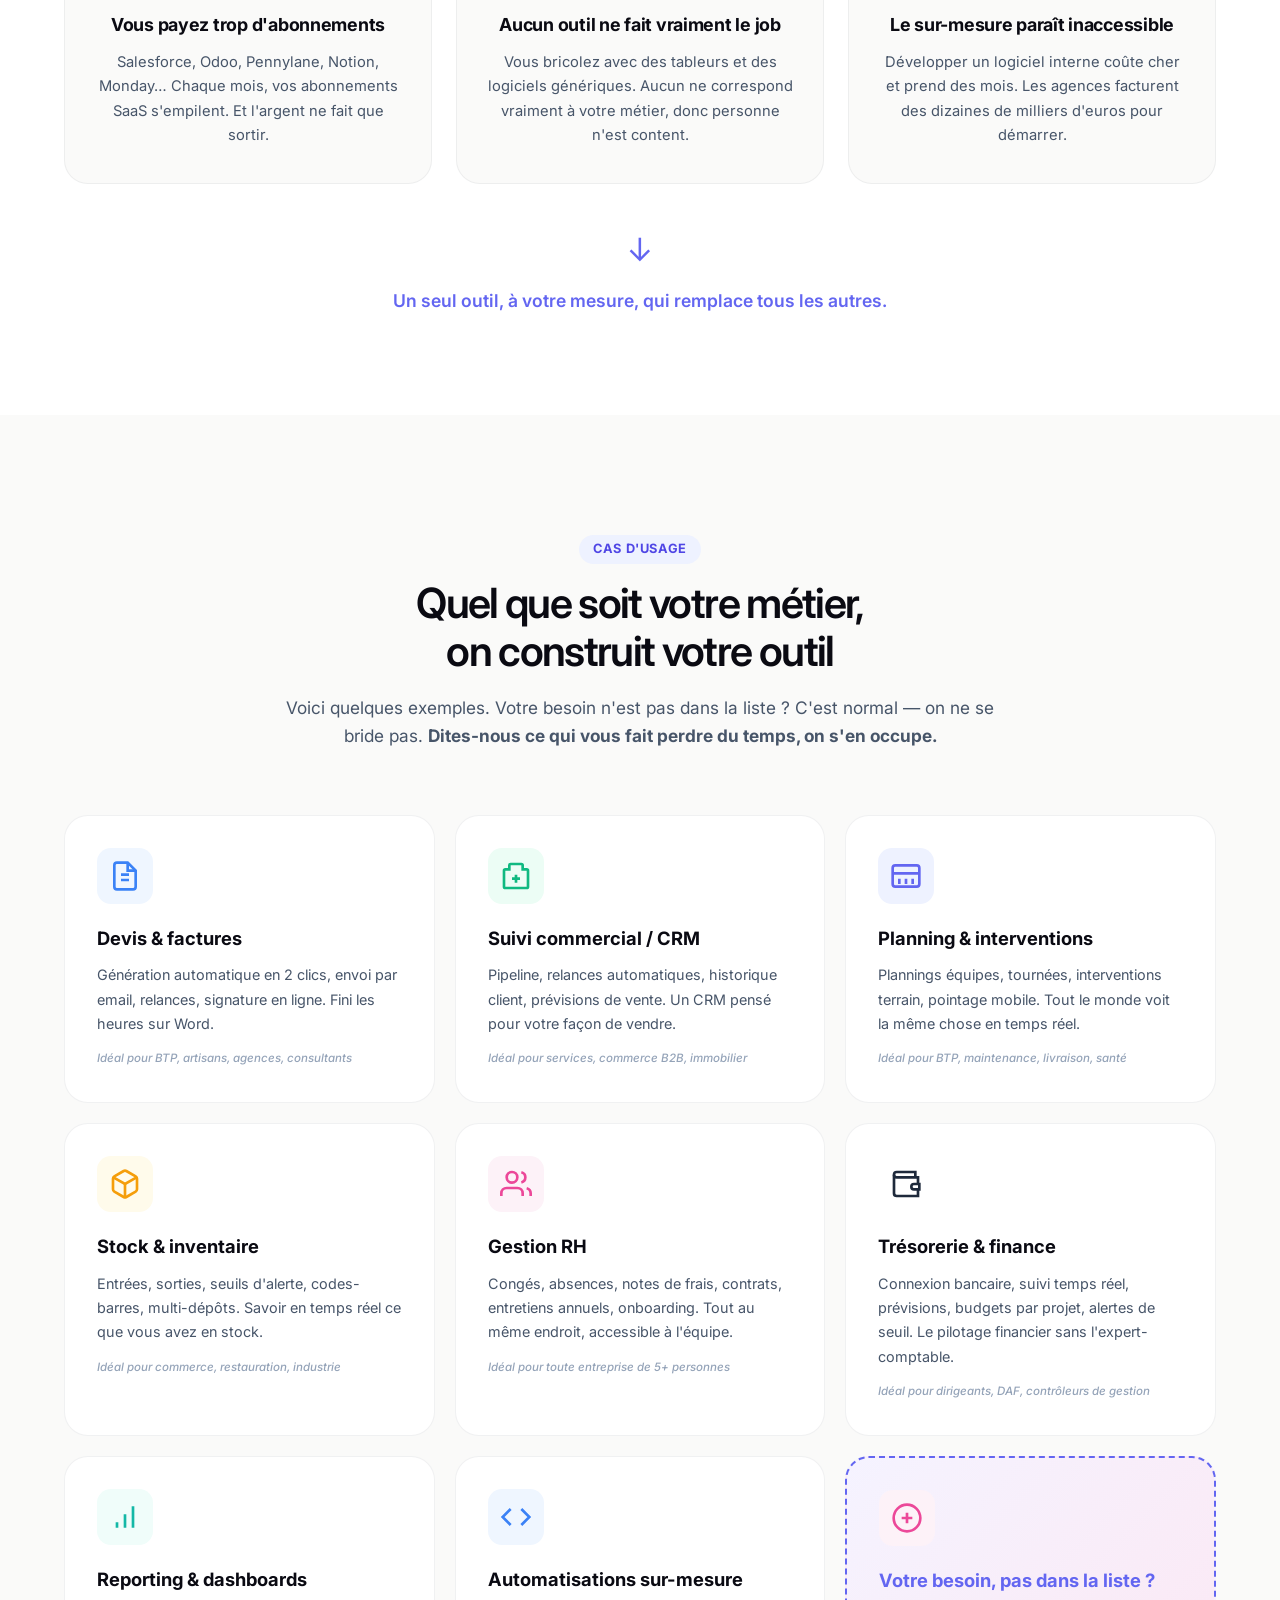
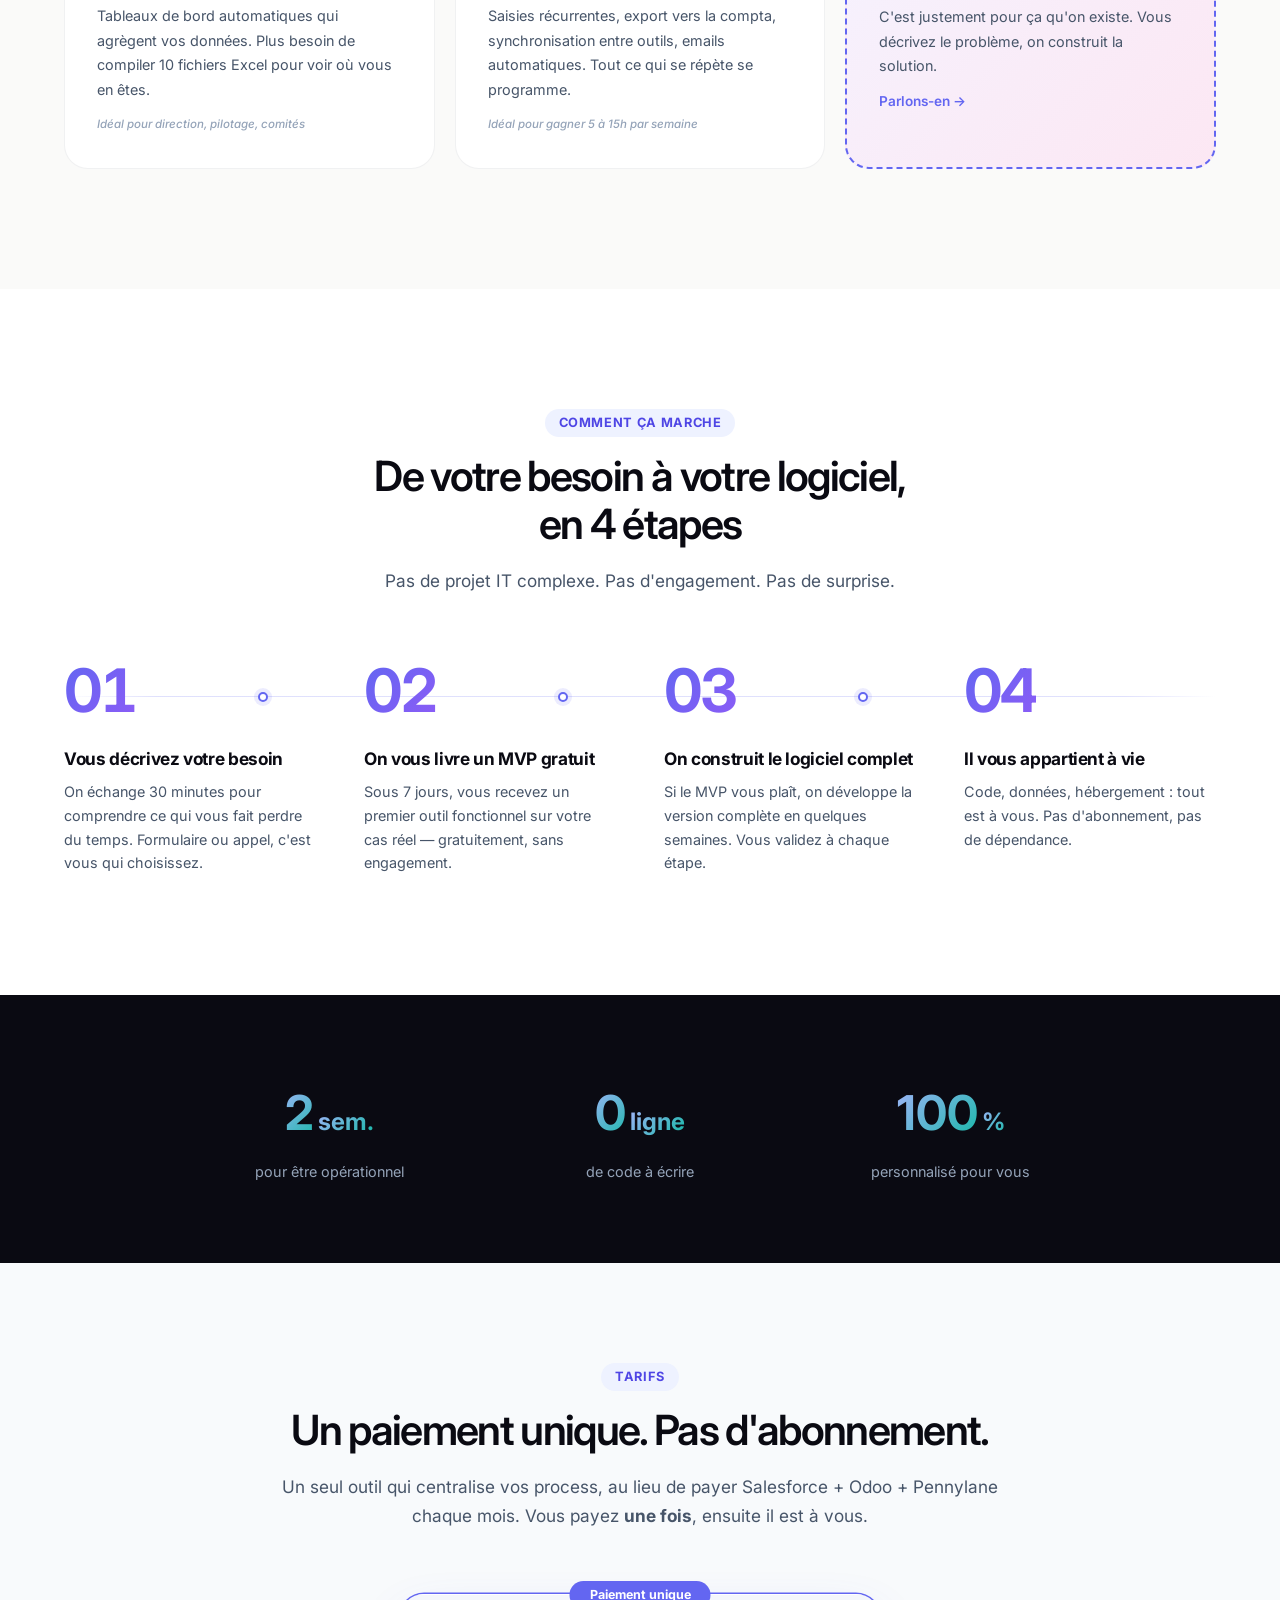
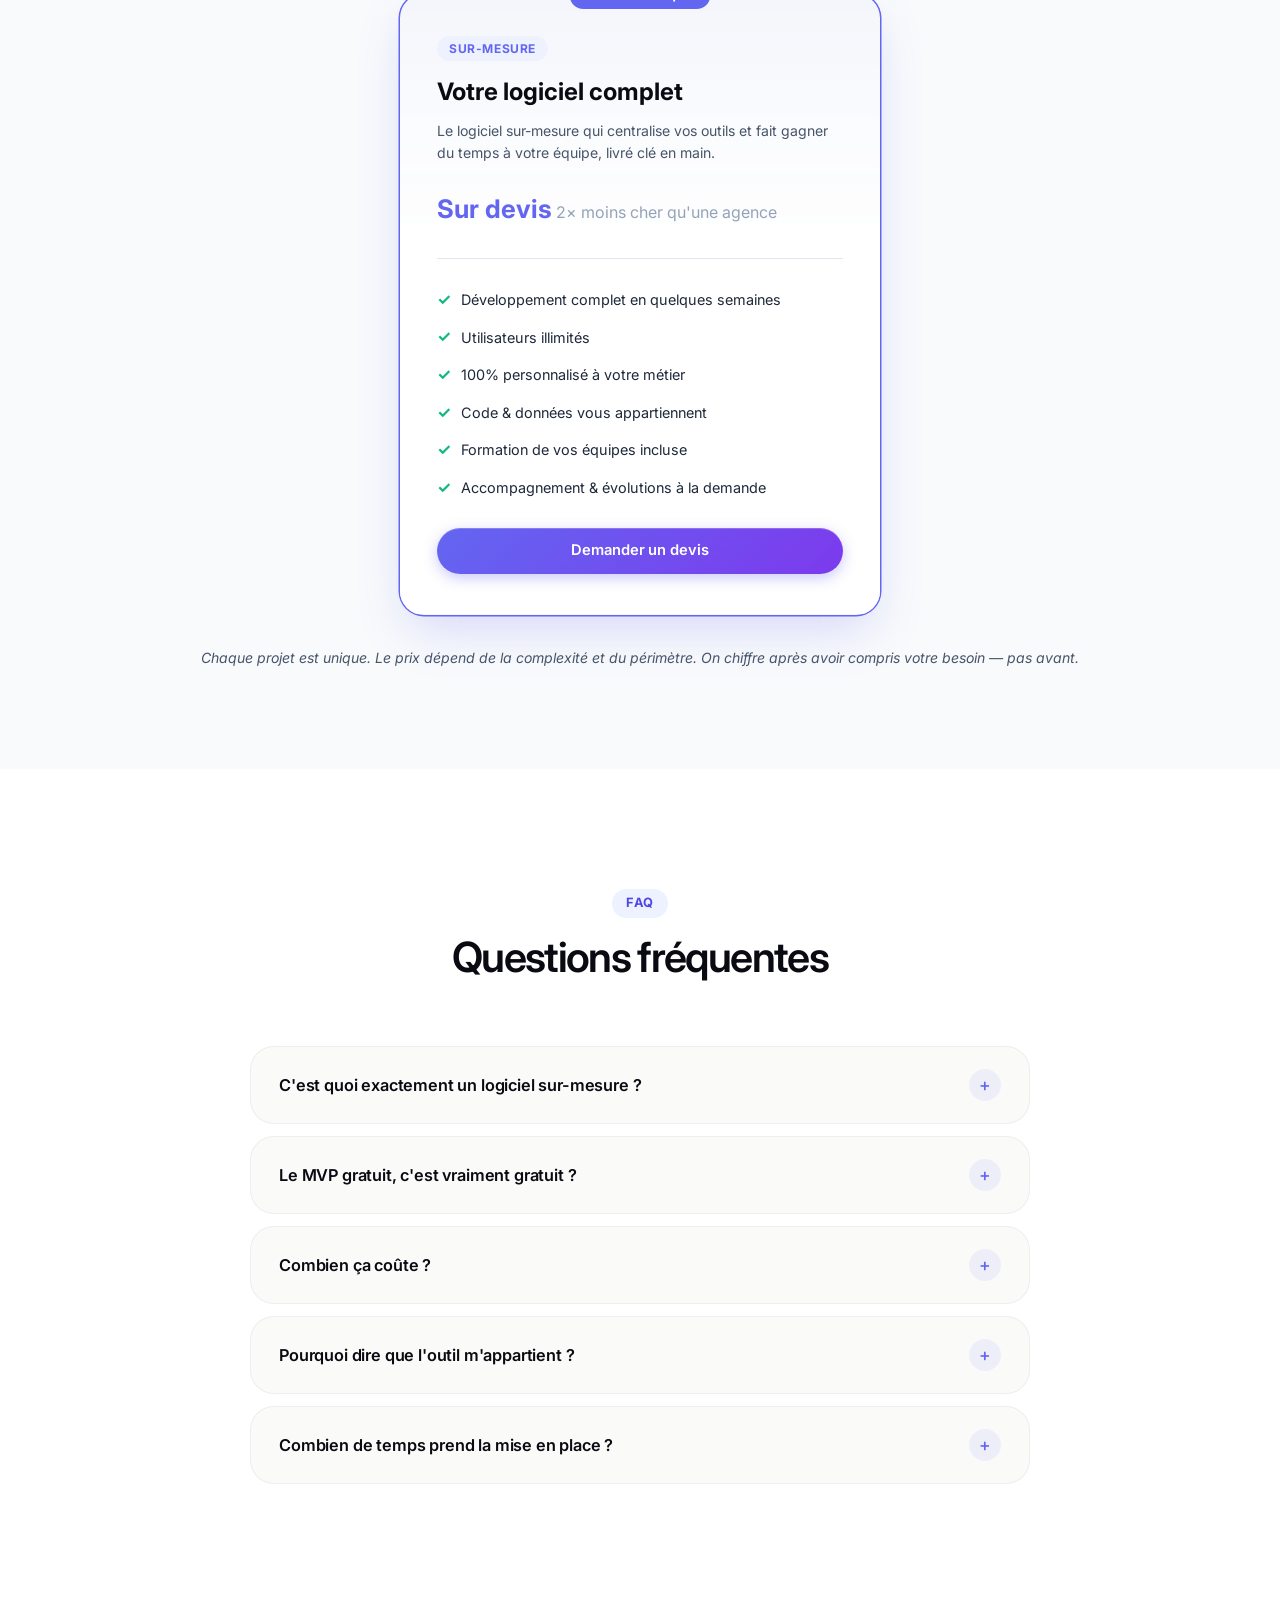
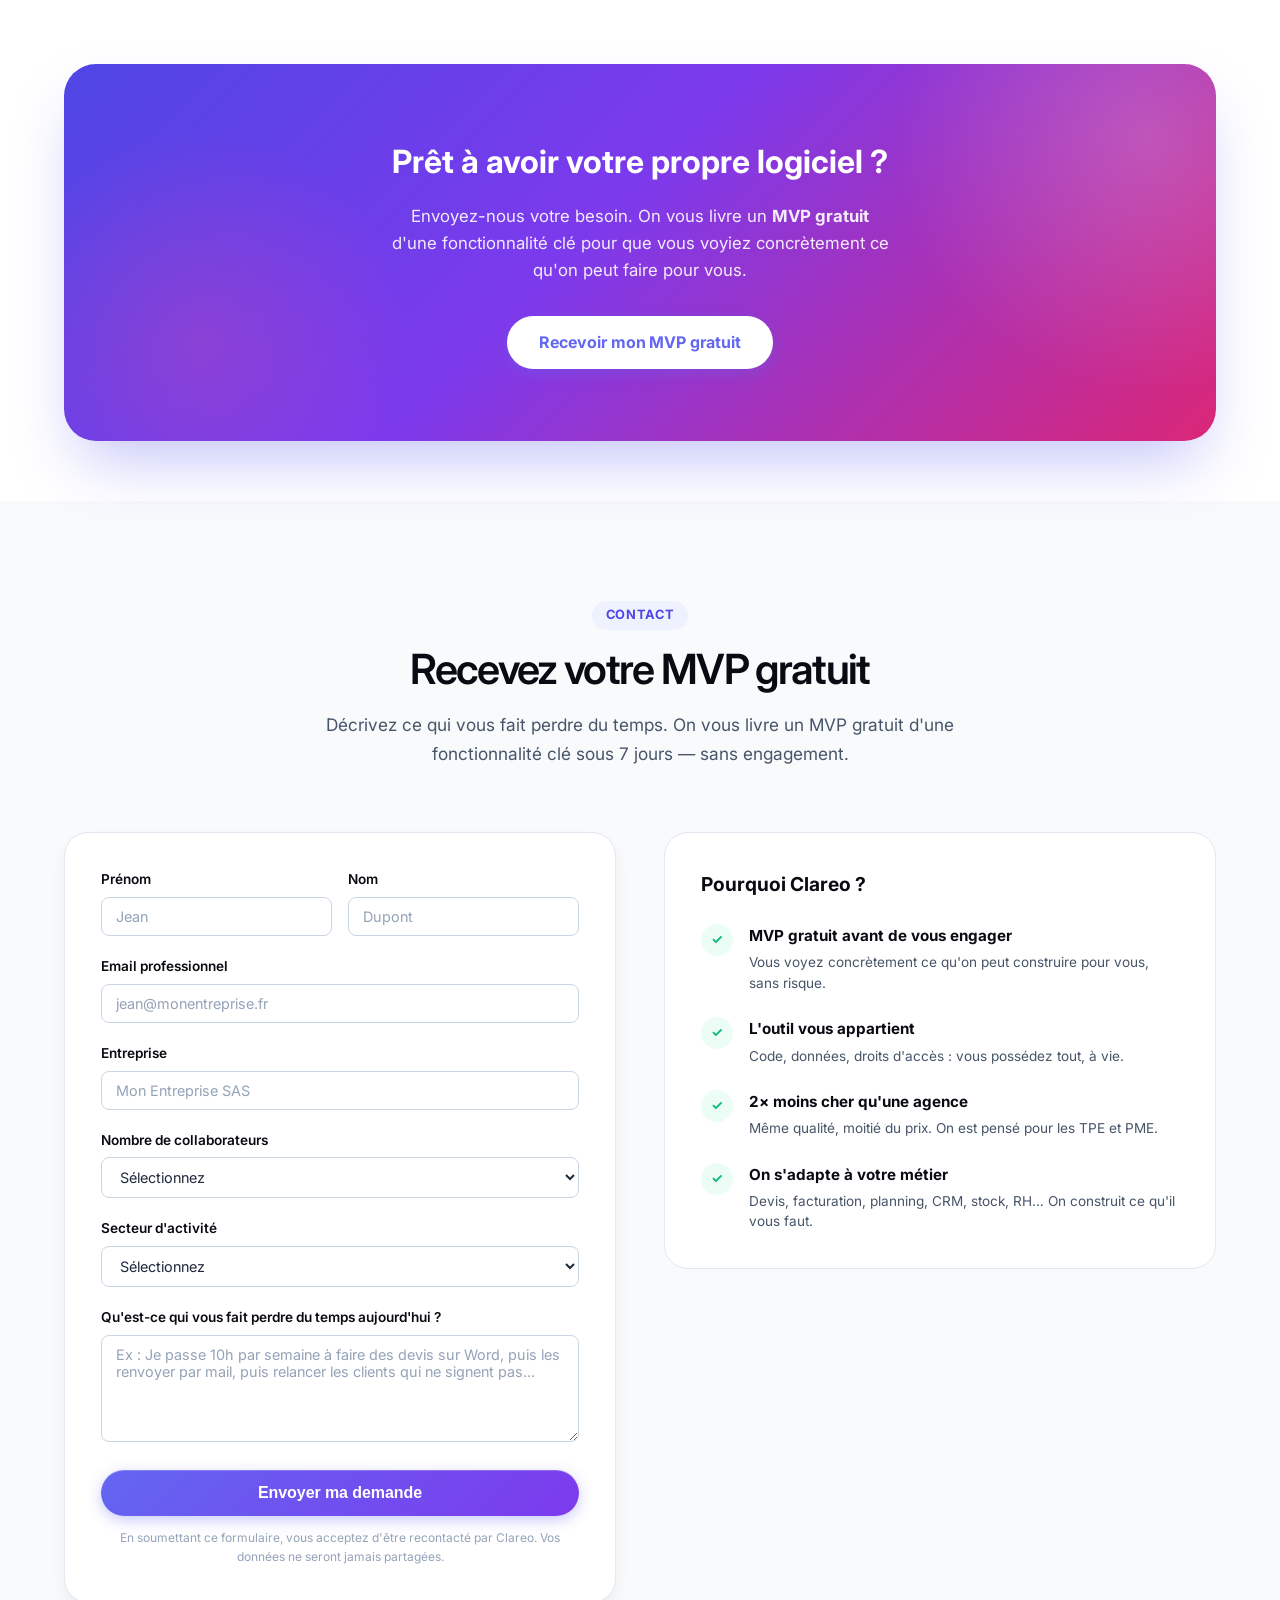
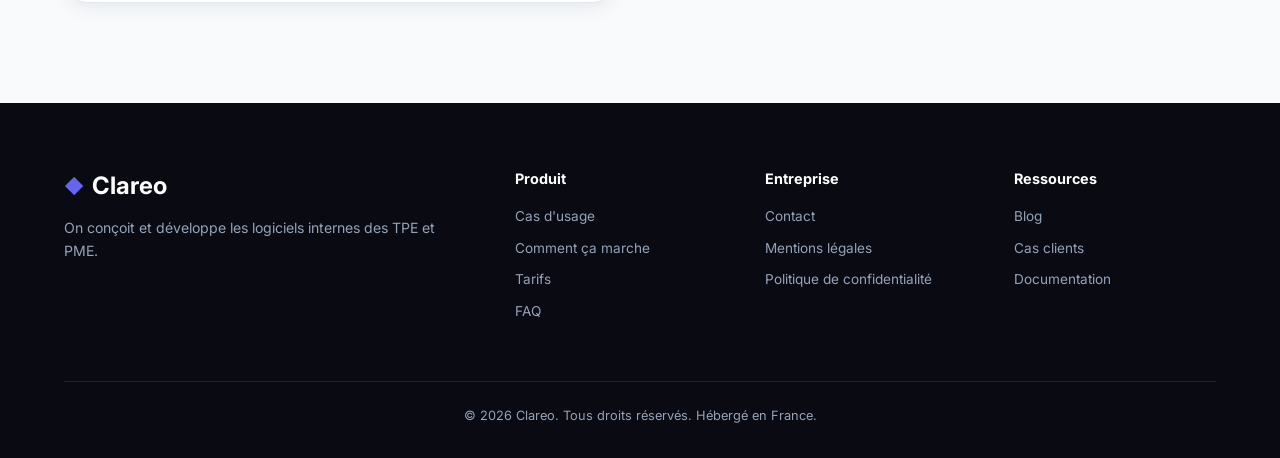
==== commit 0ad8a743: "Process 4 étapes : design épuré typographique (style Linear/Stripe) - Suppression des icônes redonda" ====
--- a/index.html
+++ b/index.html
@@ -294,45 +294,28 @@
                 <h2>De votre besoin à votre logiciel, <br>en 4 étapes</h2>
                 <p>Pas de projet IT complexe. Pas d'engagement. Pas de surprise.</p>
             </div>
-            <div class="steps-horizontal">
-                <div class="steps-line"></div>
-                <div class="step-h">
-                    <div class="step-h-number-wrap">
-                        <span class="step-h-number">01</span>
-                        <div class="step-h-icon">
-                            <svg width="22" height="22" viewBox="0 0 24 24" fill="none" stroke="currentColor" stroke-width="2" stroke-linecap="round" stroke-linejoin="round"><path d="M21 15a2 2 0 01-2 2H7l-4 4V5a2 2 0 012-2h14a2 2 0 012 2z"/></svg>
-                        </div>
-                    </div>
+            <div class="steps-clean">
+                <div class="step-c">
+                    <div class="step-c-num">01</div>
+                    <div class="step-c-dot"></div>
                     <h3>Vous décrivez votre besoin</h3>
                     <p>On échange 30 minutes pour comprendre ce qui vous fait perdre du temps. Formulaire ou appel, c'est vous qui choisissez.</p>
                 </div>
-                <div class="step-h">
-                    <div class="step-h-number-wrap">
-                        <span class="step-h-number">02</span>
-                        <div class="step-h-icon">
-                            <svg width="22" height="22" viewBox="0 0 24 24" fill="none" stroke="currentColor" stroke-width="2" stroke-linecap="round" stroke-linejoin="round"><polygon points="12 2 15.09 8.26 22 9.27 17 14.14 18.18 21.02 12 17.77 5.82 21.02 7 14.14 2 9.27 8.91 8.26 12 2"/></svg>
-                        </div>
-                    </div>
+                <div class="step-c">
+                    <div class="step-c-num">02</div>
+                    <div class="step-c-dot"></div>
                     <h3>On vous livre un MVP gratuit</h3>
                     <p>Sous 7 jours, vous recevez un premier outil fonctionnel sur votre cas réel — gratuitement, sans engagement.</p>
                 </div>
-                <div class="step-h">
-                    <div class="step-h-number-wrap">
-                        <span class="step-h-number">03</span>
-                        <div class="step-h-icon">
-                            <svg width="22" height="22" viewBox="0 0 24 24" fill="none" stroke="currentColor" stroke-width="2" stroke-linecap="round" stroke-linejoin="round"><path d="M12 2L2 7l10 5 10-5-10-5z"/><path d="M2 17l10 5 10-5"/><path d="M2 12l10 5 10-5"/></svg>
-                        </div>
-                    </div>
+                <div class="step-c">
+                    <div class="step-c-num">03</div>
+                    <div class="step-c-dot"></div>
                     <h3>On construit le logiciel complet</h3>
                     <p>Si le MVP vous plaît, on développe la version complète en quelques semaines. Vous validez à chaque étape.</p>
                 </div>
-                <div class="step-h">
-                    <div class="step-h-number-wrap">
-                        <span class="step-h-number">04</span>
-                        <div class="step-h-icon">
-                            <svg width="22" height="22" viewBox="0 0 24 24" fill="none" stroke="currentColor" stroke-width="2" stroke-linecap="round" stroke-linejoin="round"><path d="M12 22s8-4 8-10V5l-8-3-8 3v7c0 6 8 10 8 10z"/><path d="M9 12l2 2 4-4"/></svg>
-                        </div>
-                    </div>
+                <div class="step-c">
+                    <div class="step-c-num">04</div>
+                    <div class="step-c-dot"></div>
                     <h3>Il vous appartient à vie</h3>
                     <p>Code, données, hébergement : tout est à vous. Pas d'abonnement, pas de dépendance.</p>
                 </div>
--- a/style.css
+++ b/style.css
@@ -845,95 +845,78 @@
     padding: 120px 0;
     background: var(--white);
 }
-.steps-horizontal {
+.steps-clean {
     display: grid;
     grid-template-columns: repeat(4, 1fr);
-    gap: 24px;
+    gap: 48px;
+    max-width: 1200px;
+    margin: 0 auto;
     position: relative;
-    max-width: 1100px;
-    margin: 0 auto;
-}
-.steps-line {
+}
+/* Ligne horizontale timeline */
+.steps-clean::before {
+    content: '';
     position: absolute;
     top: 36px;
-    left: 12%;
-    right: 12%;
-    height: 2px;
+    left: 0;
+    right: 0;
+    height: 1px;
     background: linear-gradient(90deg,
         transparent 0%,
-        rgba(99, 102, 241, 0.2) 10%,
-        rgba(99, 102, 241, 0.35) 50%,
-        rgba(236, 72, 153, 0.25) 90%,
+        rgba(99, 102, 241, 0.2) 8%,
+        rgba(99, 102, 241, 0.2) 92%,
         transparent 100%);
     z-index: 0;
 }
-.step-h {
+.step-c {
     position: relative;
-    z-index: 1;
     text-align: left;
-    padding: 24px;
-    border-radius: var(--radius-lg);
-    transition: transform 0.35s var(--ease-out), background 0.35s;
-}
-.step-h:hover {
-    transform: translateY(-4px);
-    background: var(--surface-warm);
-}
-.step-h-number-wrap {
-    display: flex;
-    align-items: center;
-    gap: 12px;
-    margin-bottom: 20px;
-}
-.step-h-number {
-    width: 72px;
-    height: 72px;
+}
+.step-c-num {
+    font-size: 3.75rem;
+    font-weight: 700;
+    line-height: 1;
+    letter-spacing: -0.05em;
+    color: transparent;
+    background: linear-gradient(135deg, var(--primary) 0%, var(--violet) 100%);
+    -webkit-background-clip: text;
+    background-clip: text;
+    font-variant-numeric: tabular-nums;
+    display: inline-block;
+    transition: transform 0.4s var(--ease-out);
+}
+.step-c-dot {
+    position: absolute;
+    top: 32px;
+    right: 48px;
+    width: 10px;
+    height: 10px;
     border-radius: 50%;
     background: white;
-    border: 1.5px solid rgba(99, 102, 241, 0.25);
-    box-shadow: 0 6px 20px -6px rgba(99, 102, 241, 0.25), inset 0 1px 0 rgba(255,255,255,0.8);
-    display: flex;
-    align-items: center;
-    justify-content: center;
-    font-weight: 700;
-    font-size: 1.35rem;
-    color: var(--primary);
+    border: 2px solid var(--primary);
+    box-shadow: 0 0 0 4px rgba(99, 102, 241, 0.12);
+    z-index: 1;
+    transition: all 0.3s var(--ease-out);
+}
+.step-c:last-child .step-c-dot { display: none; }
+.step-c:hover .step-c-num {
+    transform: translateX(2px);
+}
+.step-c:hover .step-c-dot {
+    background: var(--primary);
+    box-shadow: 0 0 0 6px rgba(99, 102, 241, 0.18);
+}
+.step-c h3 {
+    font-size: 1.08rem;
+    font-weight: 700;
+    color: var(--secondary);
+    margin-top: 28px;
+    margin-bottom: 10px;
     letter-spacing: -0.02em;
-    font-variant-numeric: tabular-nums;
-    flex-shrink: 0;
-    transition: all 0.35s var(--ease-out);
-}
-.step-h:hover .step-h-number {
-    transform: scale(1.05);
-    border-color: var(--primary);
-    box-shadow: 0 10px 30px -8px rgba(99, 102, 241, 0.45), inset 0 1px 0 rgba(255,255,255,0.8);
-}
-.step-h-icon {
-    width: 40px;
-    height: 40px;
-    border-radius: 10px;
-    background: rgba(99, 102, 241, 0.08);
-    color: var(--primary);
-    display: inline-flex;
-    align-items: center;
-    justify-content: center;
-    margin-left: auto;
-    transition: background 0.25s;
-}
-.step-h:hover .step-h-icon {
-    background: var(--primary);
-    color: white;
-}
-.step-h h3 {
-    font-size: 1.05rem;
-    font-weight: 700;
-    color: var(--secondary);
-    margin-bottom: 10px;
-    letter-spacing: -0.015em;
     line-height: 1.3;
 }
-.step-h p {
-    font-size: 0.88rem;
+.step-c p {
+    font-size: 0.9rem;
     color: var(--text-light);
     line-height: 1.65;
 }
@@ -2049,8 +2032,9 @@
 /* ===== Responsive ===== */
 @media (max-width: 1024px) {
     .hero h1 { font-size: 2.8rem; }
-    .steps-horizontal { grid-template-columns: repeat(2, 1fr); }
-    .steps-line { display: none; }
+    .steps-clean { grid-template-columns: repeat(2, 1fr); gap: 40px; }
+    .steps-clean::before { display: none; }
+    .step-c-dot { display: none; }
     .features-grid { grid-template-columns: repeat(2, 1fr); }
     .feature-card-highlight { grid-row: span 1; }
     .pricing-grid { grid-template-columns: repeat(2, 1fr); }
@@ -2111,9 +2095,10 @@
 
     .step { flex-wrap: wrap; }
     .step-visual { display: none; }
-    .steps-horizontal { grid-template-columns: 1fr; gap: 16px; }
-    .steps-line { display: none; }
-    .step-h { padding: 20px; background: var(--surface-warm); }
+    .steps-clean { grid-template-columns: 1fr; gap: 32px; }
+    .steps-clean::before { display: none; }
+    .step-c-dot { display: none; }
+    .step-c-num { font-size: 3rem; }
 
     .stats-grid { grid-template-columns: repeat(2, 1fr); }
     .stat-value { font-size: 2rem; }
@@ -2397,19 +2382,29 @@
     border-color: rgba(139, 92, 246, 0.25);
 }
 
-/* Steps horizontal */
-[data-theme="dark"] .step-h:hover { background: rgba(255,255,255,0.02); }
-[data-theme="dark"] .step-h-number {
-    background: #12121E;
-    border-color: rgba(99, 102, 241, 0.3);
-    color: var(--primary-light);
-    box-shadow: 0 6px 20px -6px rgba(99, 102, 241, 0.4);
-}
-[data-theme="dark"] .step-h-icon {
-    background: rgba(99, 102, 241, 0.12);
-    color: var(--primary-light);
-}
-[data-theme="dark"] .step-h h3 { color: var(--secondary); }
+/* Steps clean */
+[data-theme="dark"] .steps-clean::before {
+    background: linear-gradient(90deg,
+        transparent 0%,
+        rgba(99, 102, 241, 0.3) 8%,
+        rgba(99, 102, 241, 0.3) 92%,
+        transparent 100%);
+}
+[data-theme="dark"] .step-c-num {
+    background: linear-gradient(135deg, var(--primary-light) 0%, #C4B5FD 100%);
+    -webkit-background-clip: text;
+    background-clip: text;
+}
+[data-theme="dark"] .step-c-dot {
+    background: #0A0A12;
+    border-color: var(--primary-light);
+    box-shadow: 0 0 0 4px rgba(99, 102, 241, 0.2);
+}
+[data-theme="dark"] .step-c:hover .step-c-dot {
+    background: var(--primary-light);
+    box-shadow: 0 0 0 6px rgba(99, 102, 241, 0.3);
+}
+[data-theme="dark"] .step-c h3 { color: var(--secondary); }
 
 /* Stats section */
 [data-theme="dark"] .stats-section { background: #12121E; }
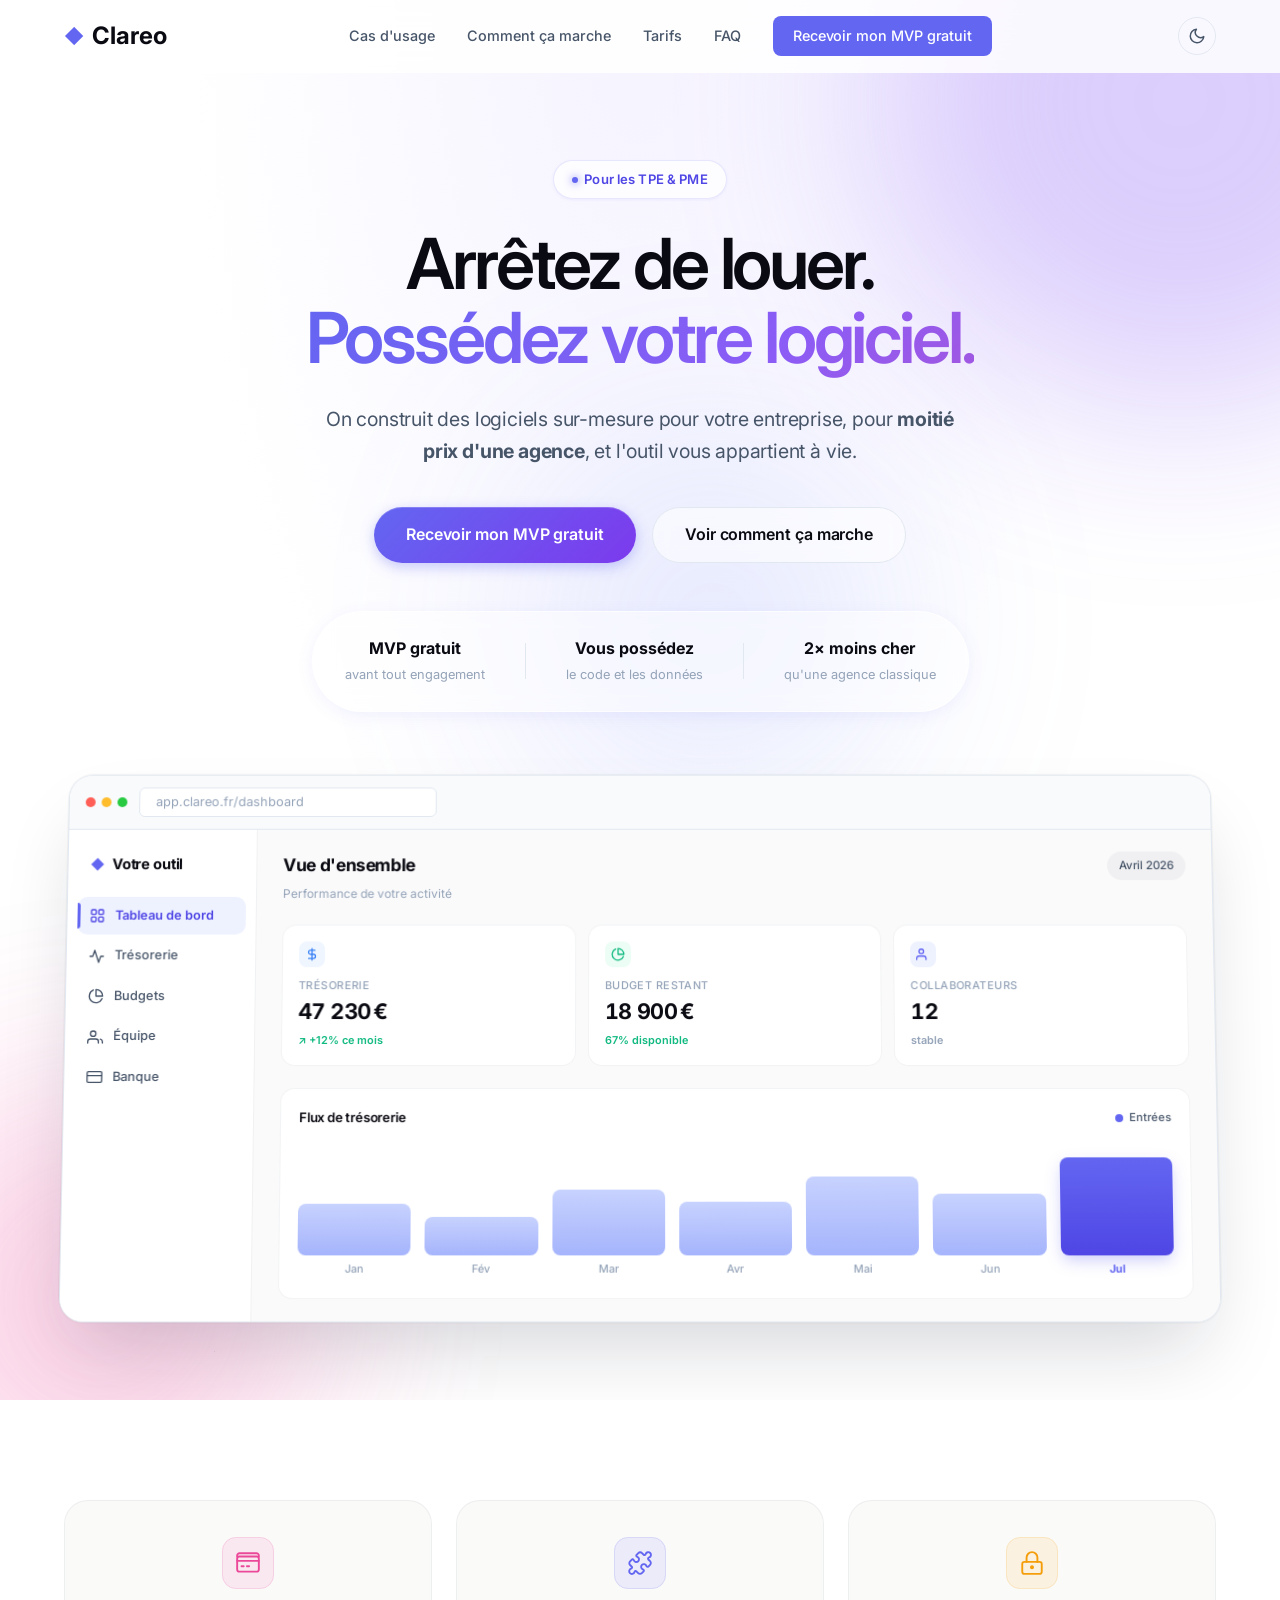
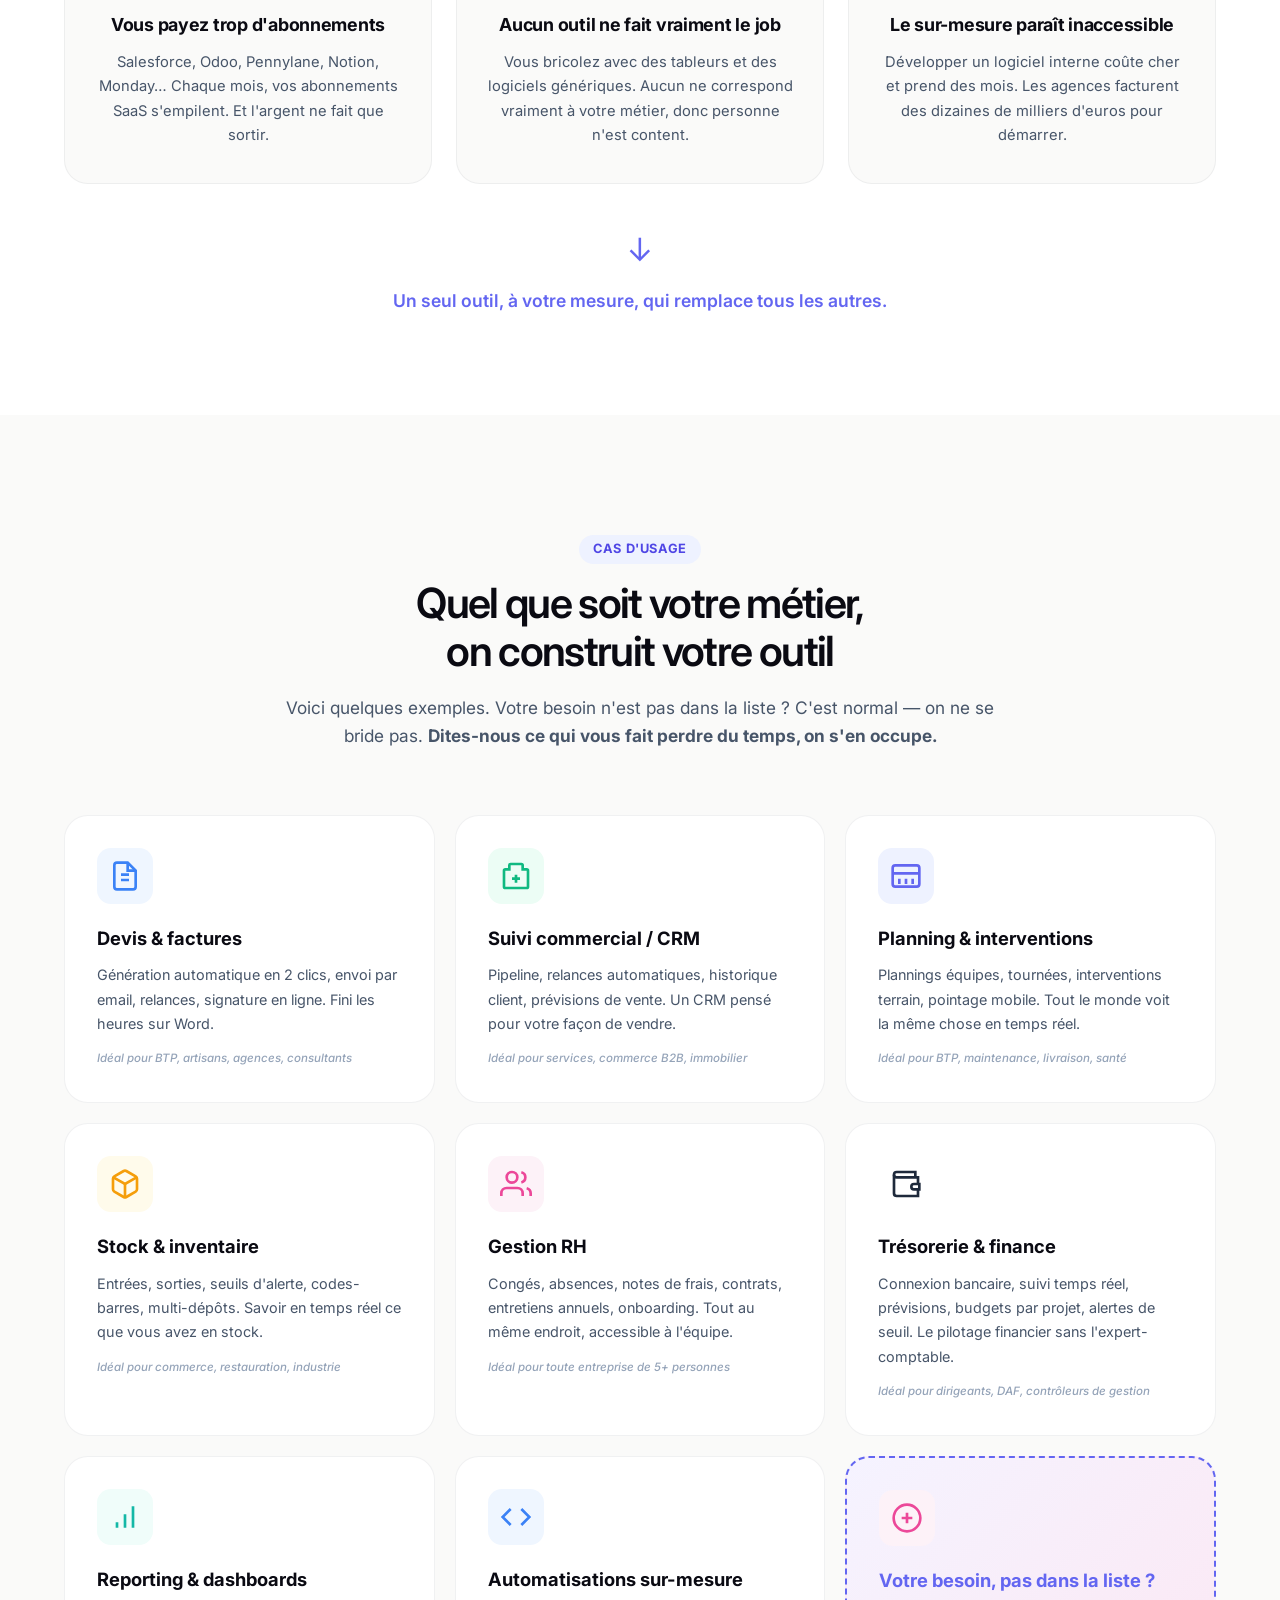
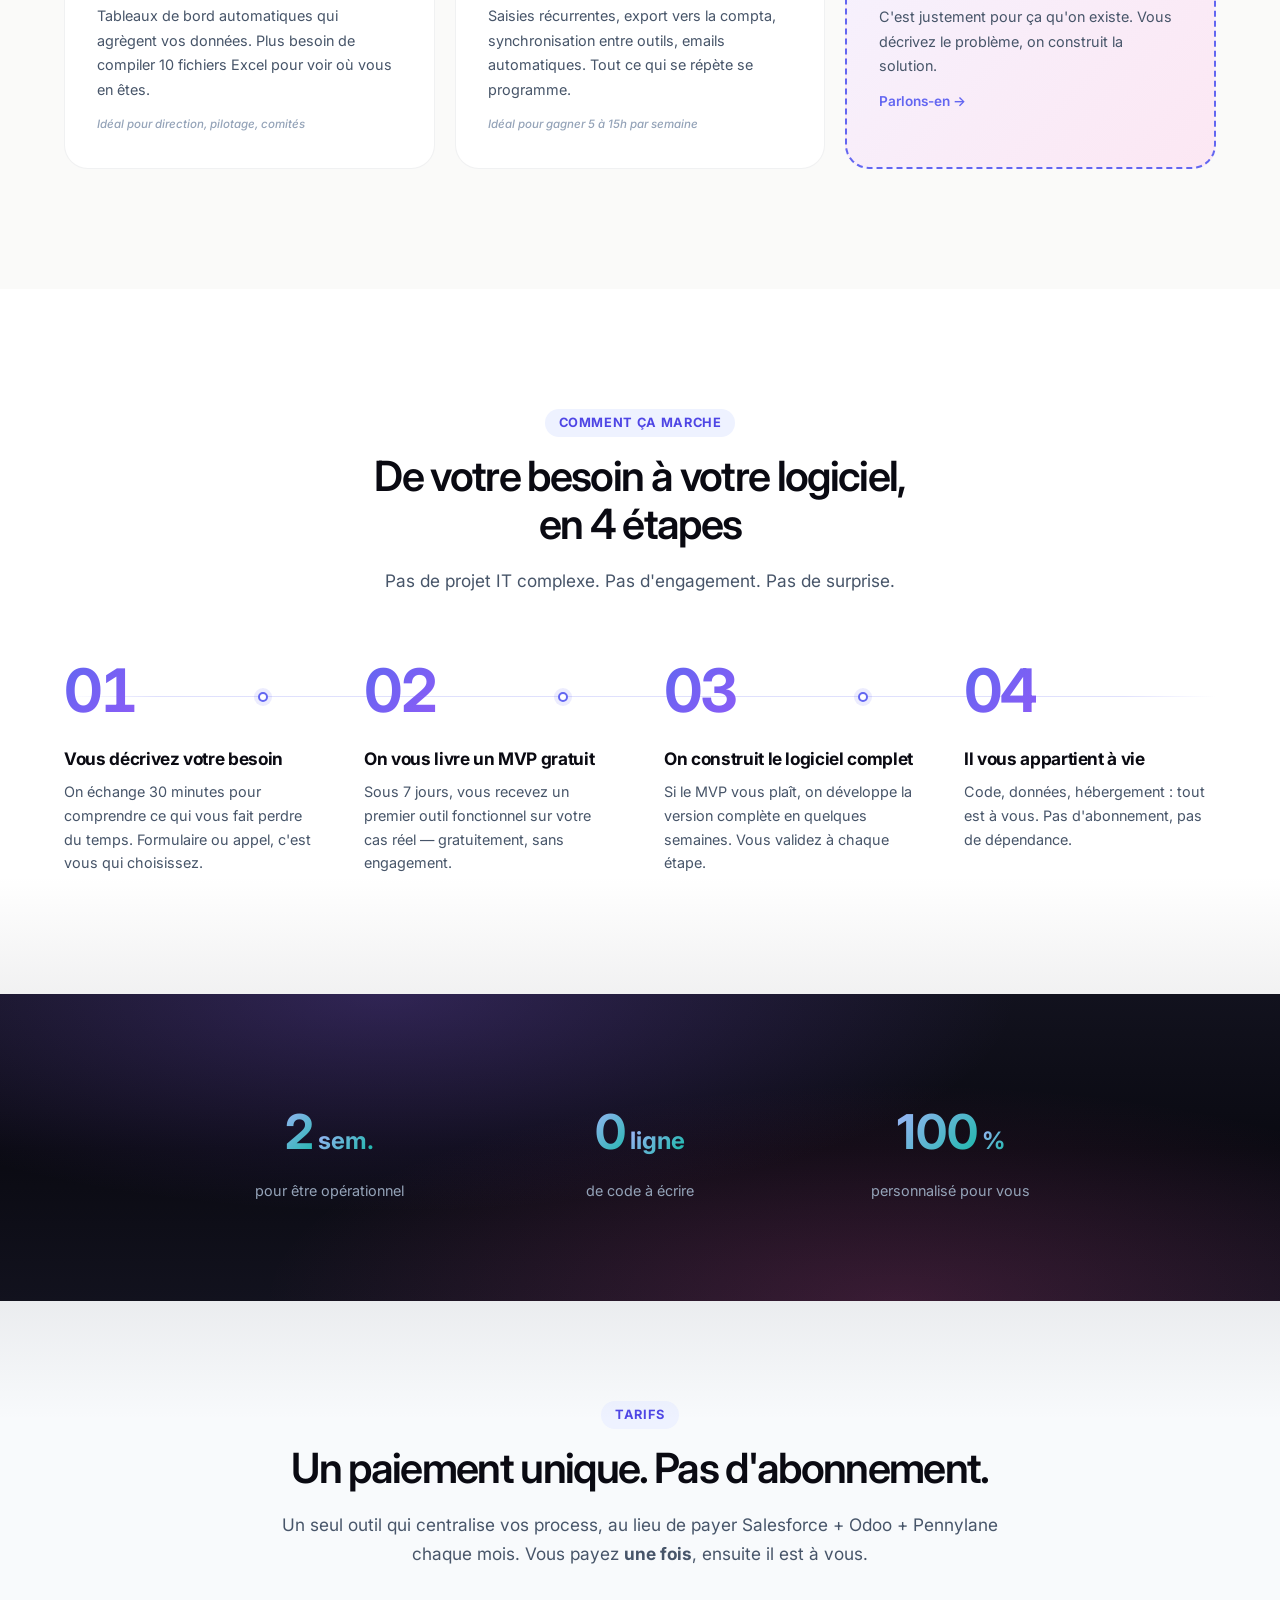
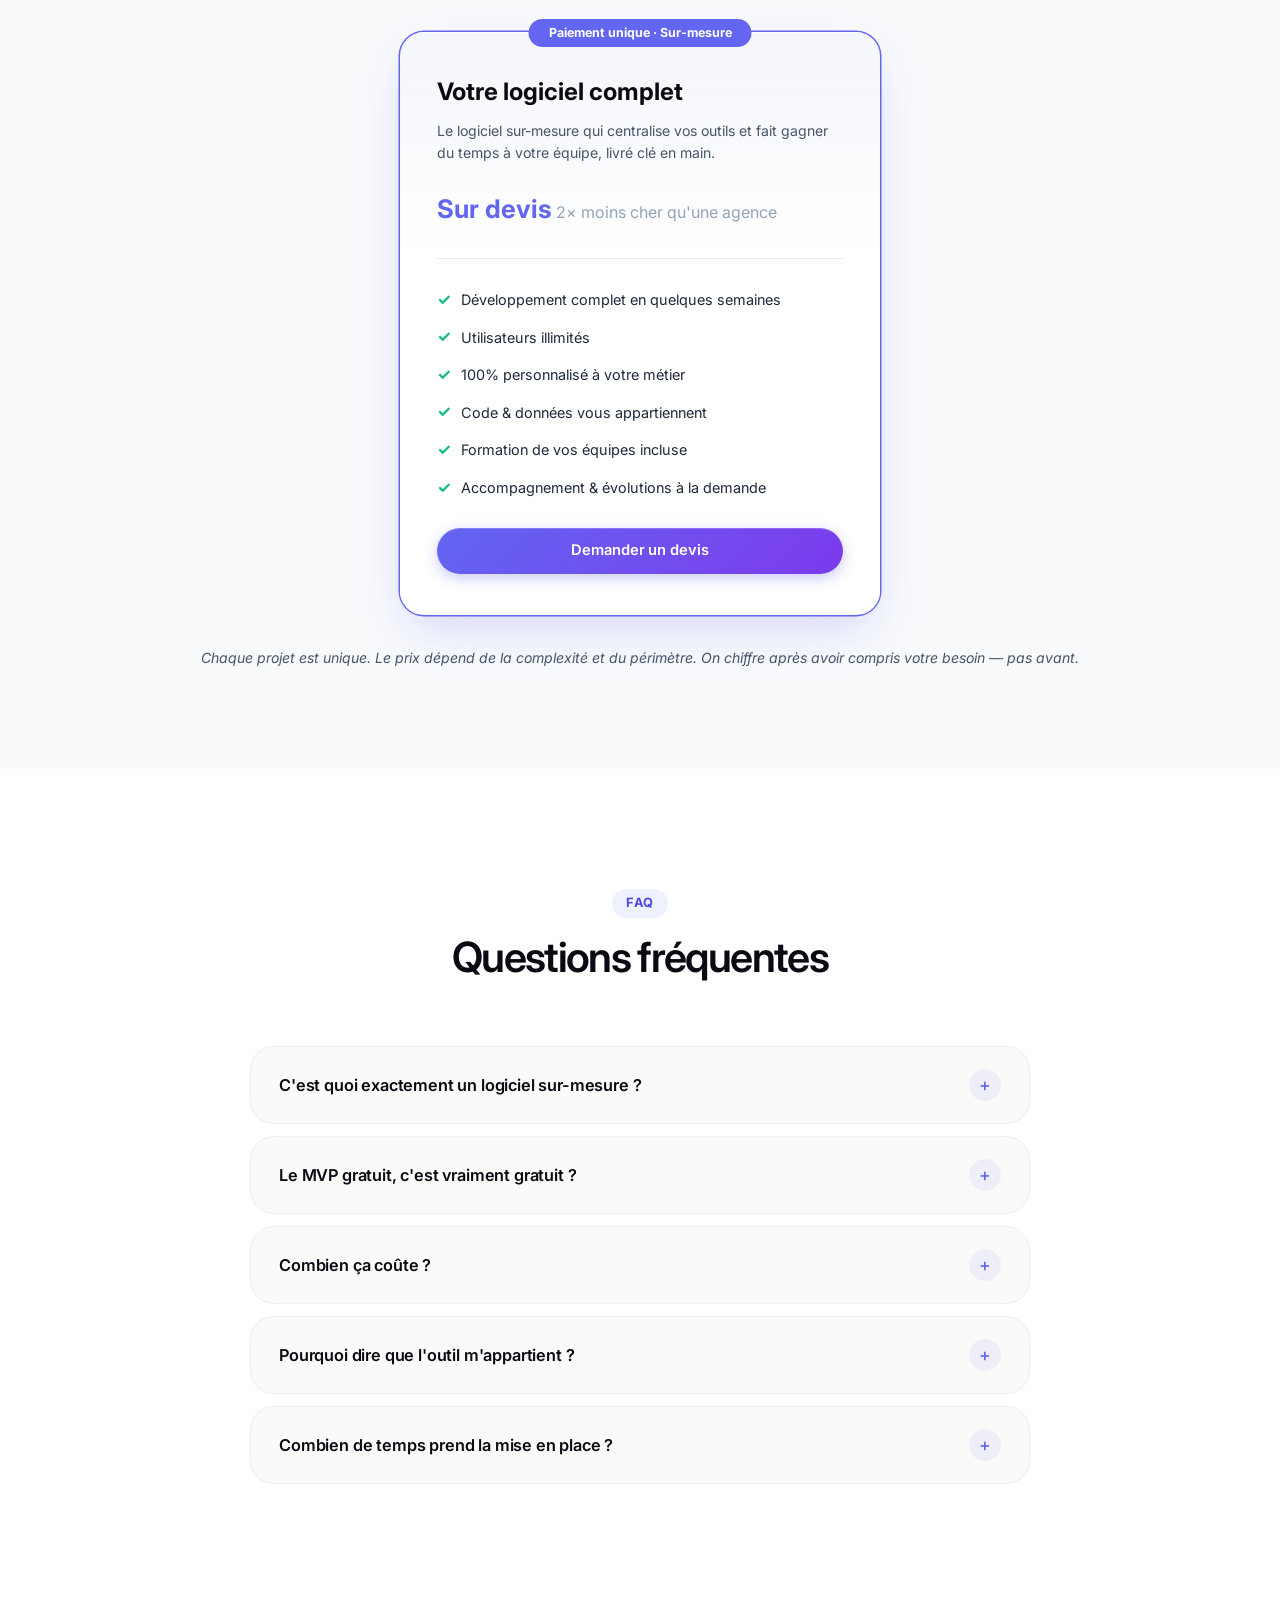
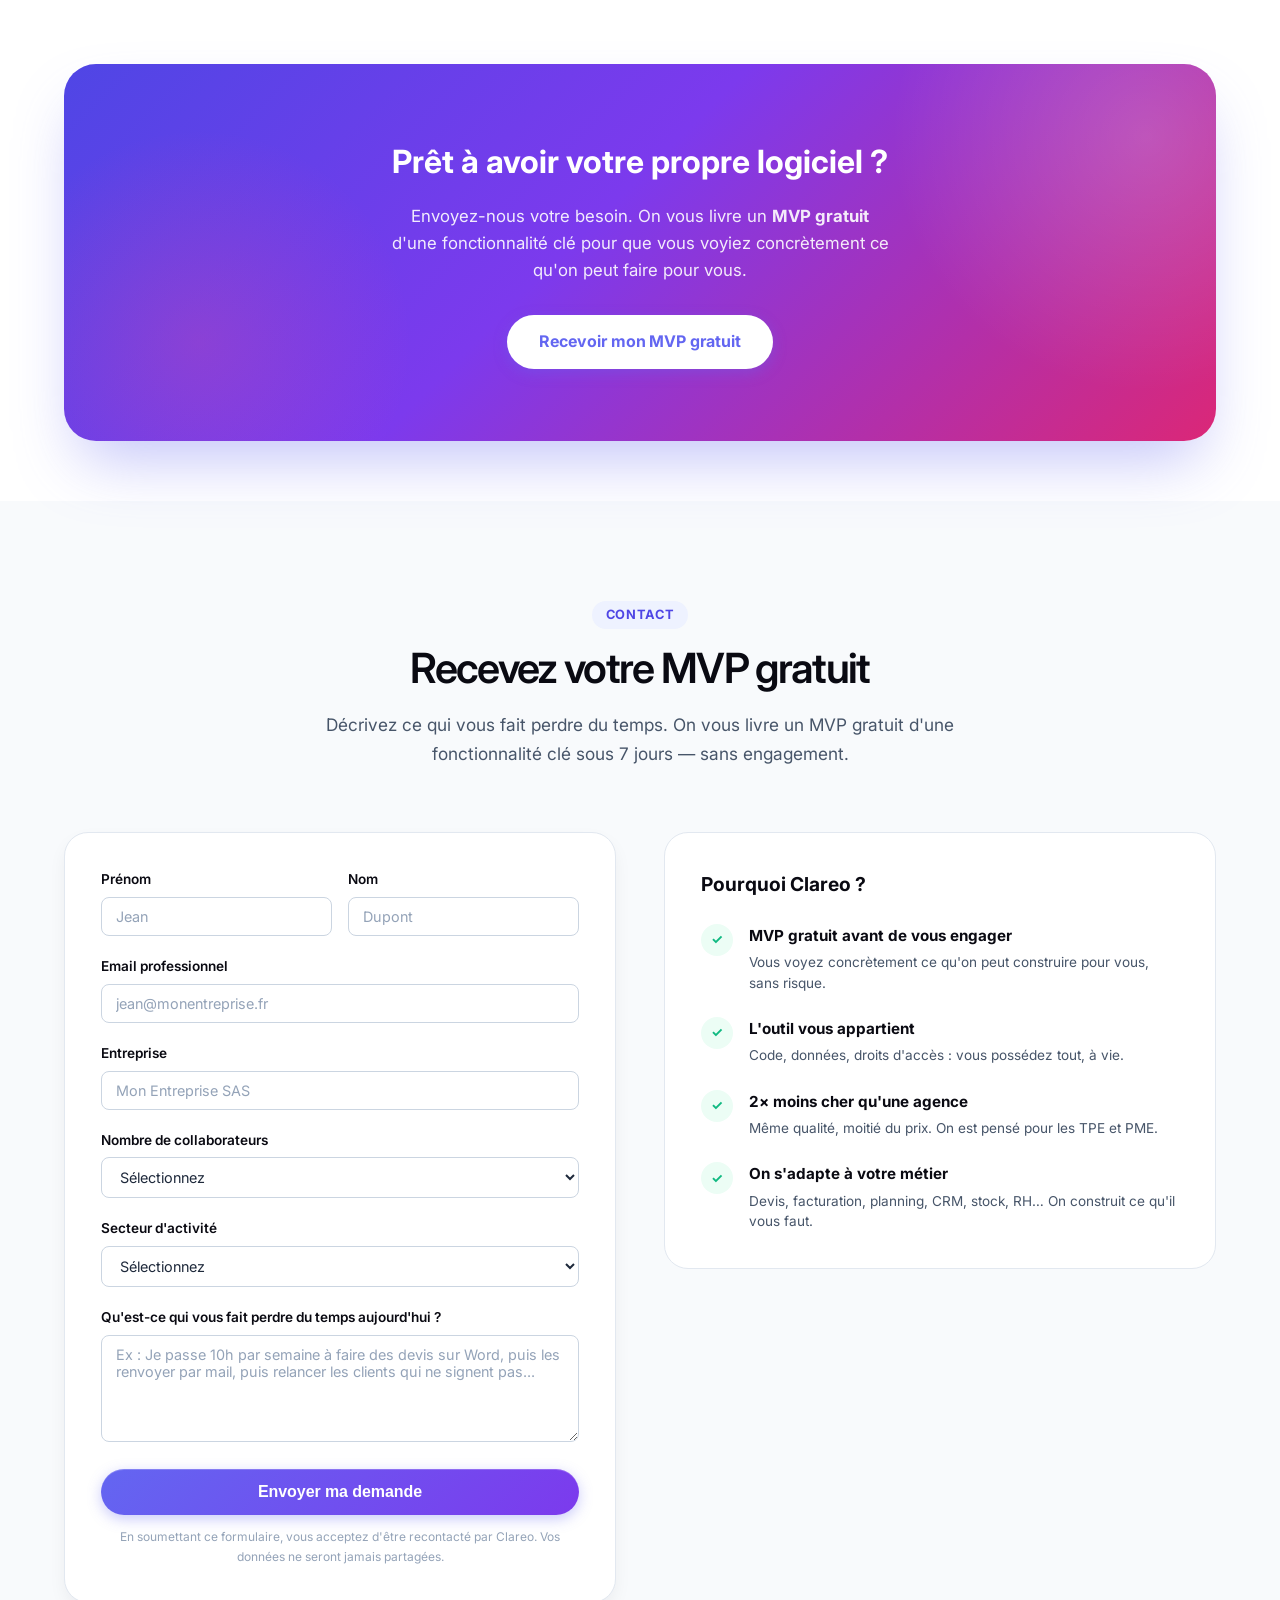
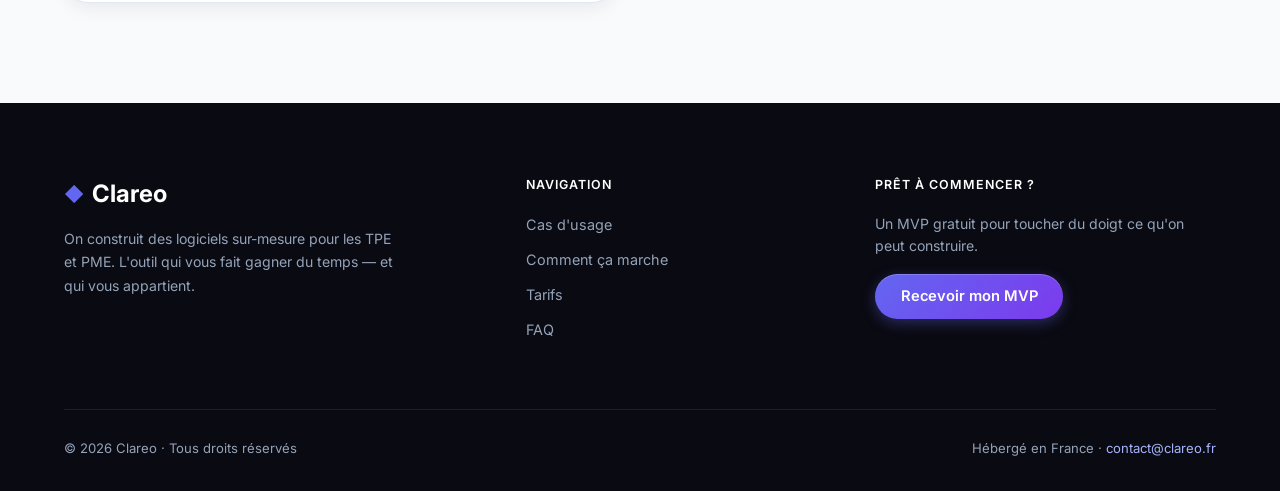
==== commit f4a590e8: "3 quick wins : footer simplifié, transitions douces, 1 badge pricing Footer : - 3 colonnes au lieu d" ====
--- a/index.html
+++ b/index.html
@@ -356,8 +356,7 @@
             </div>
             <div class="pricing-grid pricing-grid-1">
                 <div class="pricing-card pricing-card-popular">
-                    <div class="pricing-popular-badge">Paiement unique</div>
-                    <div class="pricing-badge">Sur-mesure</div>
+                    <div class="pricing-popular-badge">Paiement unique &middot; Sur-mesure</div>
                     <h3>Votre logiciel complet</h3>
                     <p class="pricing-desc">Le logiciel sur-mesure qui centralise vos outils et fait gagner du temps à votre équipe, livré clé en main.</p>
                     <div class="pricing-price">
@@ -548,35 +547,29 @@
     <!-- Footer -->
     <footer class="footer">
         <div class="container">
-            <div class="footer-grid">
+            <div class="footer-top">
                 <div class="footer-brand">
                     <a href="index.html" class="logo">
                         <span class="logo-icon">&#9670;</span> Clareo
                     </a>
-                    <p>On conçoit et développe les logiciels internes des TPE et PME.</p>
-                </div>
-                <div class="footer-links">
-                    <h4>Produit</h4>
+                    <p>On construit des logiciels sur-mesure pour les TPE et PME. L'outil qui vous fait gagner du temps&nbsp;— et qui vous appartient.</p>
+                </div>
+                <div class="footer-nav">
+                    <h4>Navigation</h4>
                     <a href="#features">Cas d'usage</a>
                     <a href="#how-it-works">Comment ça marche</a>
                     <a href="#pricing">Tarifs</a>
                     <a href="#faq">FAQ</a>
                 </div>
-                <div class="footer-links">
-                    <h4>Entreprise</h4>
-                    <a href="#contact">Contact</a>
-                    <a href="#">Mentions légales</a>
-                    <a href="#">Politique de confidentialité</a>
-                </div>
-                <div class="footer-links">
-                    <h4>Ressources</h4>
-                    <a href="#">Blog</a>
-                    <a href="#">Cas clients</a>
-                    <a href="#">Documentation</a>
+                <div class="footer-cta">
+                    <h4>Prêt à commencer&nbsp;?</h4>
+                    <p>Un MVP gratuit pour toucher du doigt ce qu'on peut construire.</p>
+                    <a href="#contact" class="btn btn-primary btn-sm">Recevoir mon MVP</a>
                 </div>
             </div>
             <div class="footer-bottom">
-                <p>&copy; 2026 Clareo. Tous droits réservés. Hébergé en France.</p>
+                <p>&copy; 2026 Clareo &middot; Tous droits réservés</p>
+                <p class="footer-made">Hébergé en France &middot; <a href="mailto:contact@clareo.fr">contact@clareo.fr</a></p>
             </div>
         </div>
     </footer>
--- a/style.css
+++ b/style.css
@@ -923,9 +923,49 @@
 
 /* ===== Stats ===== */
 .stats-section {
-    padding: 80px 0;
-    background: var(--secondary);
-}
+    padding: 100px 0;
+    background: radial-gradient(ellipse at 30% 0%, rgba(139, 92, 246, 0.25) 0%, transparent 50%),
+                radial-gradient(ellipse at 70% 100%, rgba(236, 72, 153, 0.18) 0%, transparent 50%),
+                linear-gradient(180deg, #12121E 0%, #0A0A12 50%, #12121E 100%);
+    position: relative;
+    overflow: hidden;
+    margin: -1px 0; /* évite les bords blancs */
+}
+.stats-section .container {
+    position: relative;
+    z-index: 2;
+}
+/* Transition fade depuis la section précédente (white→dark) */
+.how-it-works {
+    position: relative;
+}
+.how-it-works::after {
+    content: '';
+    position: absolute;
+    bottom: 0;
+    left: 0;
+    right: 0;
+    height: 120px;
+    background: linear-gradient(180deg, transparent 0%, rgba(18, 18, 30, 0.06) 100%);
+    pointer-events: none;
+}
+/* Transition fade vers la section suivante (dark→white) */
+.pricing {
+    position: relative;
+}
+.pricing::before {
+    content: '';
+    position: absolute;
+    top: 0;
+    left: 0;
+    right: 0;
+    height: 120px;
+    background: linear-gradient(180deg, rgba(18, 18, 30, 0.06) 0%, transparent 100%);
+    pointer-events: none;
+    z-index: 0;
+}
+[data-theme="dark"] .how-it-works::after,
+[data-theme="dark"] .pricing::before { display: none; }
 .stats-grid-3 {
     display: flex !important;
     justify-content: space-around;
@@ -1363,47 +1403,72 @@
 /* ===== Footer ===== */
 .footer {
     background: var(--secondary);
-    padding: 64px 0 32px;
+    padding: 72px 0 32px;
     color: var(--text-lighter);
 }
-.footer-grid {
+.footer-top {
     display: grid;
-    grid-template-columns: 2fr 1fr 1fr 1fr;
-    gap: 48px;
-    margin-bottom: 48px;
+    grid-template-columns: 1.4fr 1fr 1.2fr;
+    gap: 64px;
+    margin-bottom: 56px;
+    align-items: start;
 }
 .footer-brand .logo {
     color: white;
+    margin-bottom: 14px;
+}
+.footer-brand p {
+    font-size: 0.88rem;
+    line-height: 1.65;
+    color: var(--text-lighter);
+    max-width: 340px;
+}
+.footer-nav h4,
+.footer-cta h4 {
+    color: white;
+    font-size: 0.78rem;
+    font-weight: 600;
+    margin-bottom: 18px;
+    text-transform: uppercase;
+    letter-spacing: 0.08em;
+}
+.footer-nav a {
+    display: block;
+    font-size: 0.9rem;
+    color: var(--text-lighter);
     margin-bottom: 12px;
-}
-.footer-brand p {
+    transition: color 0.2s, transform 0.2s;
+}
+.footer-nav a:hover {
+    color: white;
+    transform: translateX(2px);
+}
+.footer-cta p {
     font-size: 0.88rem;
     line-height: 1.6;
     color: var(--text-lighter);
-}
-.footer-links h4 {
-    color: white;
-    font-size: 0.9rem;
-    font-weight: 700;
     margin-bottom: 16px;
-}
-.footer-links a {
-    display: block;
-    font-size: 0.85rem;
+    max-width: 320px;
+}
+.footer-bottom {
+    border-top: 1px solid rgba(255,255,255,0.08);
+    padding-top: 28px;
+    display: flex;
+    justify-content: space-between;
+    align-items: center;
+    gap: 20px;
+    flex-wrap: wrap;
+}
+.footer-bottom p {
+    font-size: 0.82rem;
     color: var(--text-lighter);
-    margin-bottom: 10px;
+    margin: 0;
+}
+.footer-made a {
+    color: var(--primary-light);
     transition: color 0.2s;
 }
-.footer-links a:hover { color: white; }
-.footer-bottom {
-    border-top: 1px solid rgba(255,255,255,0.1);
-    padding-top: 24px;
-    text-align: center;
-}
-.footer-bottom p {
-    font-size: 0.8rem;
-    color: var(--text-lighter);
-}
+.footer-made a:hover { color: white; }
 
 /* ===== Modal ===== */
 .modal-overlay {
@@ -2041,6 +2106,7 @@
     .pricing-card:last-child { grid-column: span 2; max-width: 400px; justify-self: center; }
     .stats-grid { grid-template-columns: repeat(2, 1fr); gap: 40px; }
     .footer-grid { grid-template-columns: 1fr 1fr; }
+    .footer-top { grid-template-columns: 1fr 1fr; gap: 40px; }
     .page-hero-content { grid-template-columns: 1fr; }
     .page-hero-visual { max-width: 500px; }
     .detail-grid { grid-template-columns: repeat(2, 1fr); }
@@ -2115,6 +2181,8 @@
     .form-row { grid-template-columns: 1fr; }
 
     .footer-grid { grid-template-columns: 1fr; gap: 32px; }
+    .footer-top { grid-template-columns: 1fr; gap: 32px; }
+    .footer-bottom { flex-direction: column; text-align: center; gap: 8px; }
 
     .page-hero { padding: 120px 0 60px; }
     .page-hero-text h1 { font-size: 2rem; }
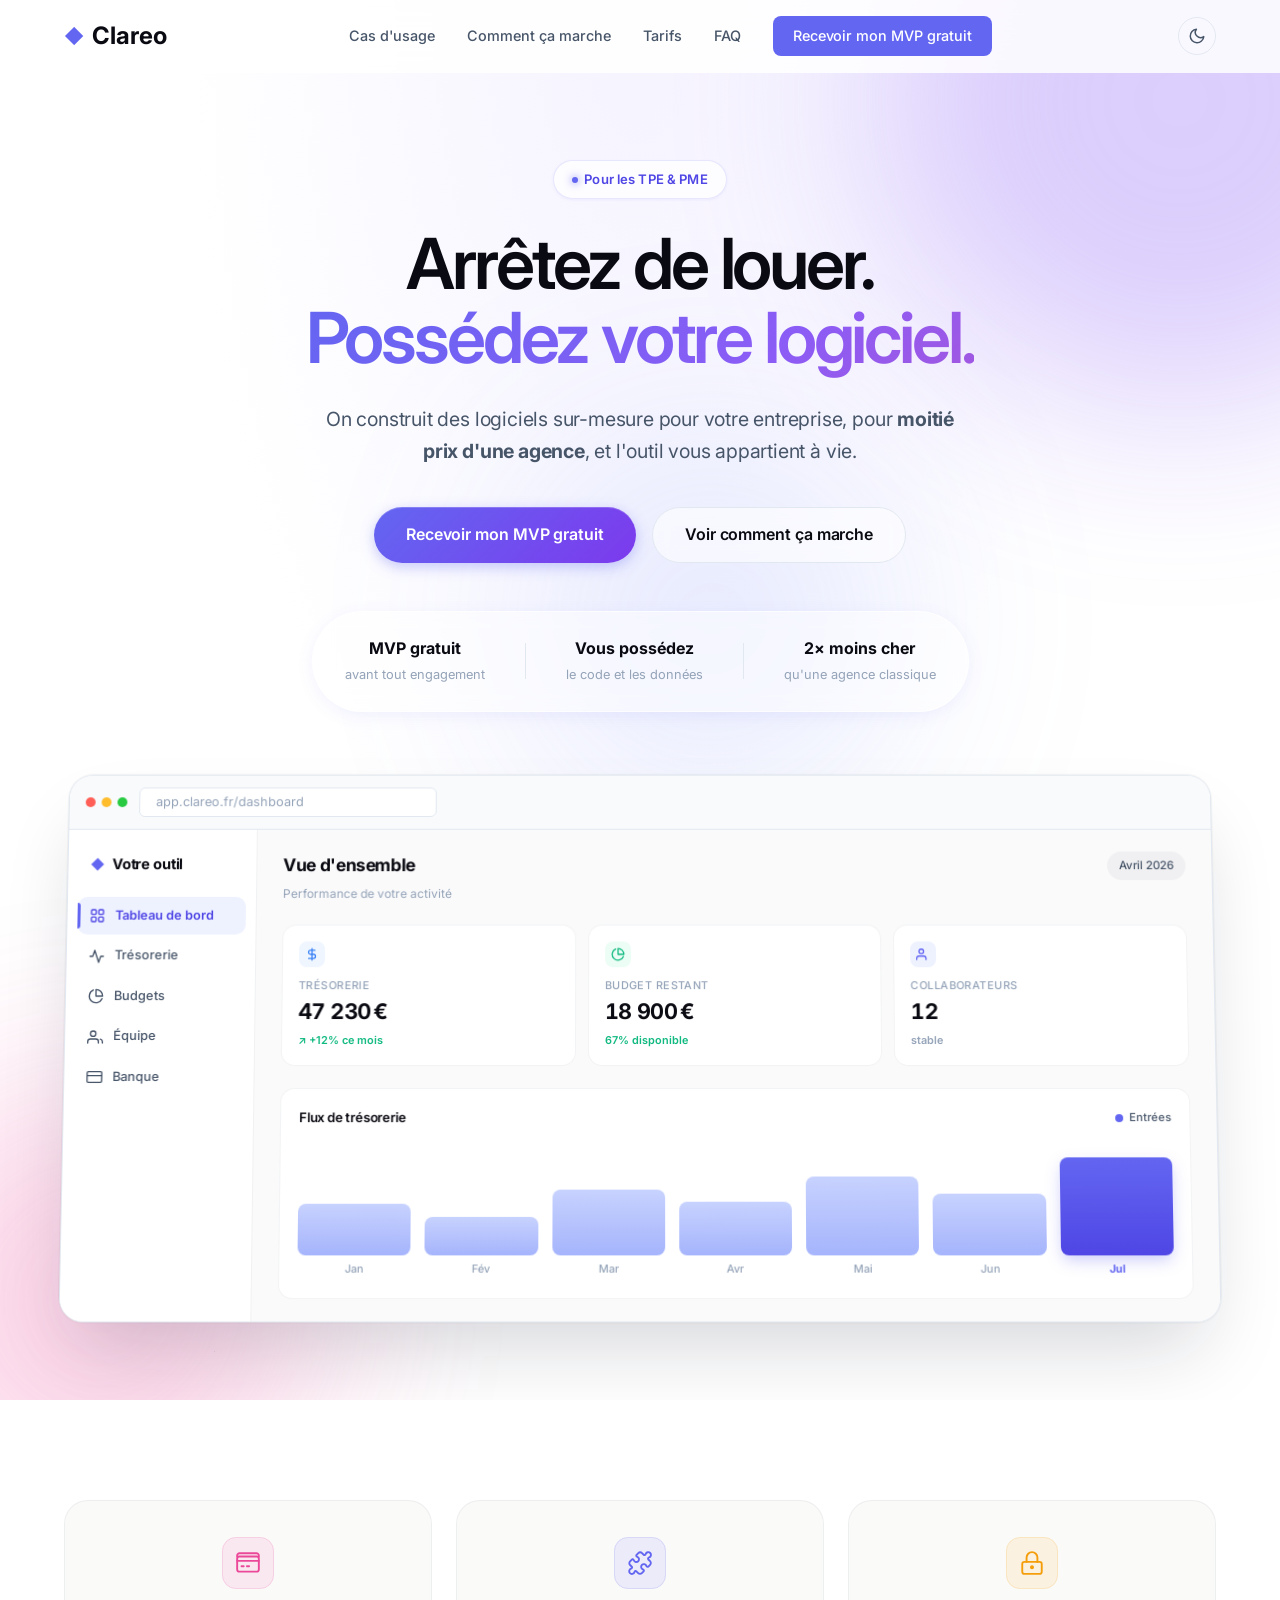
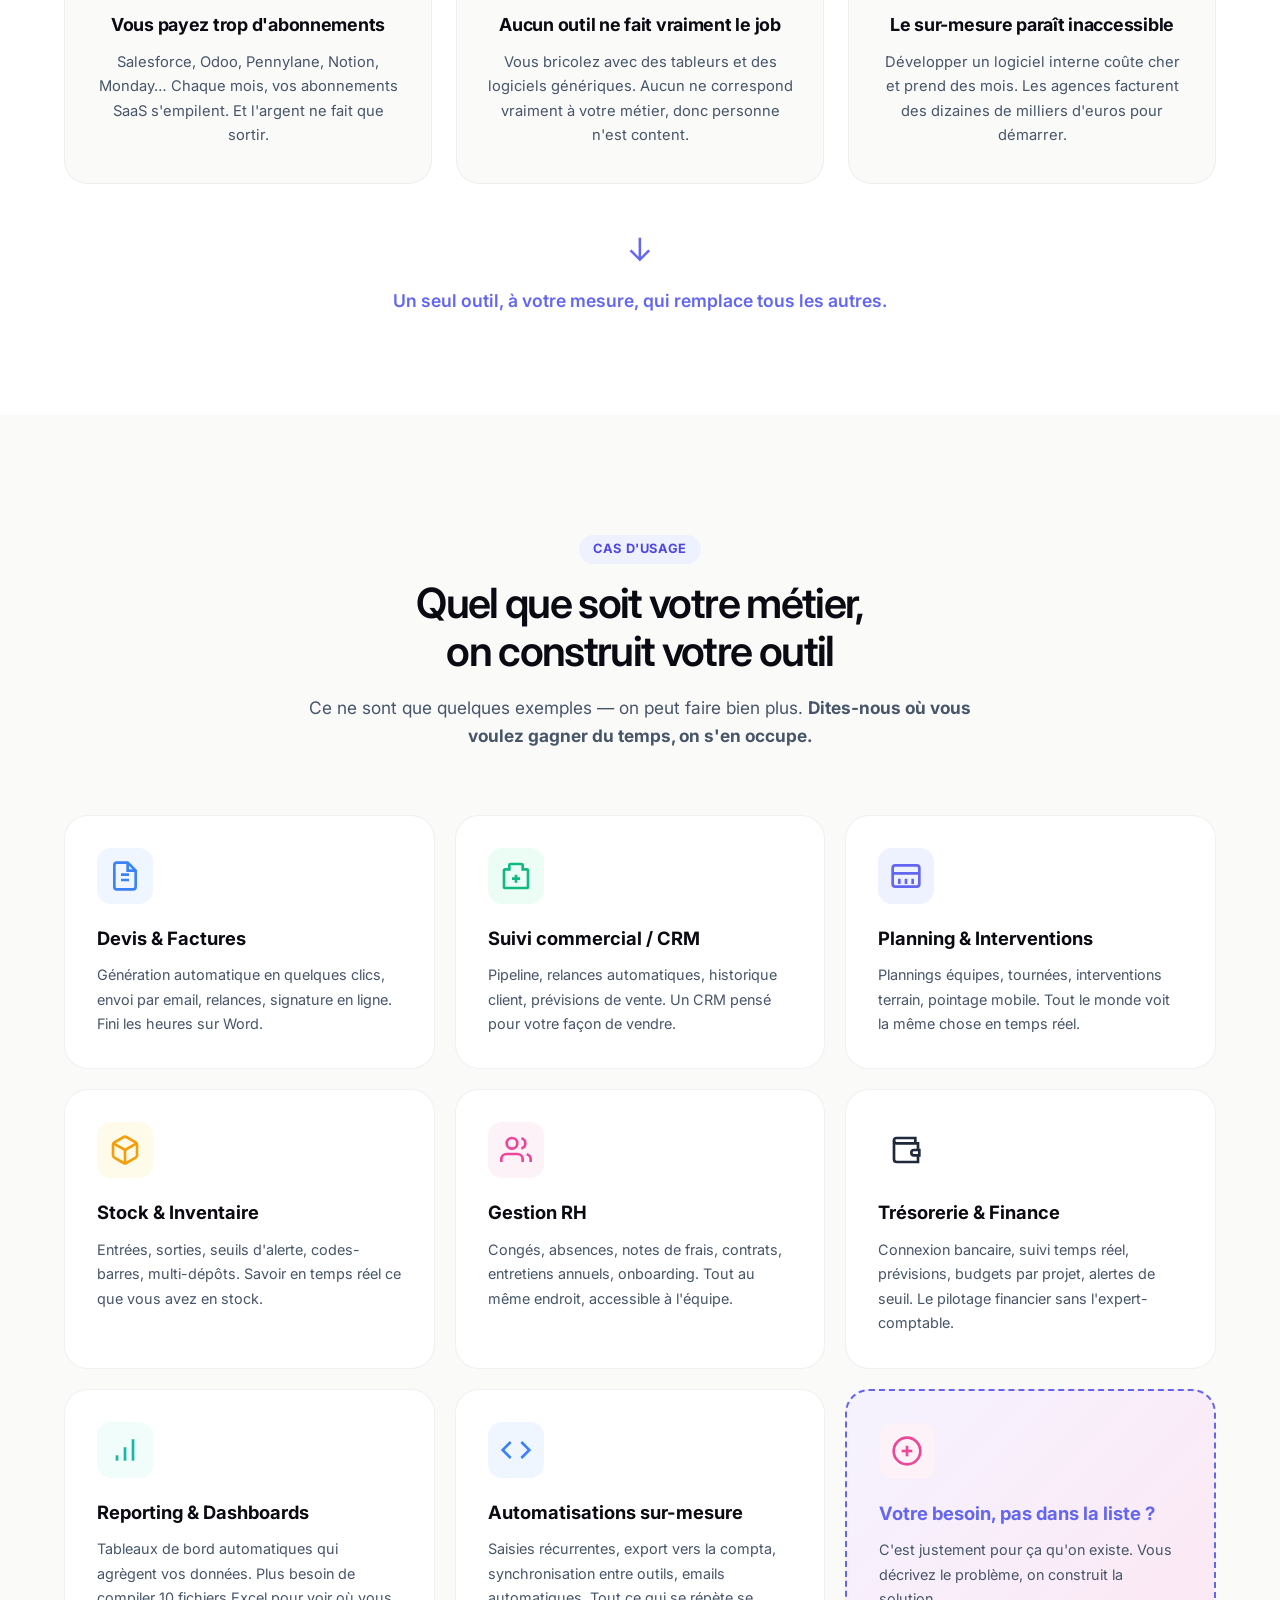
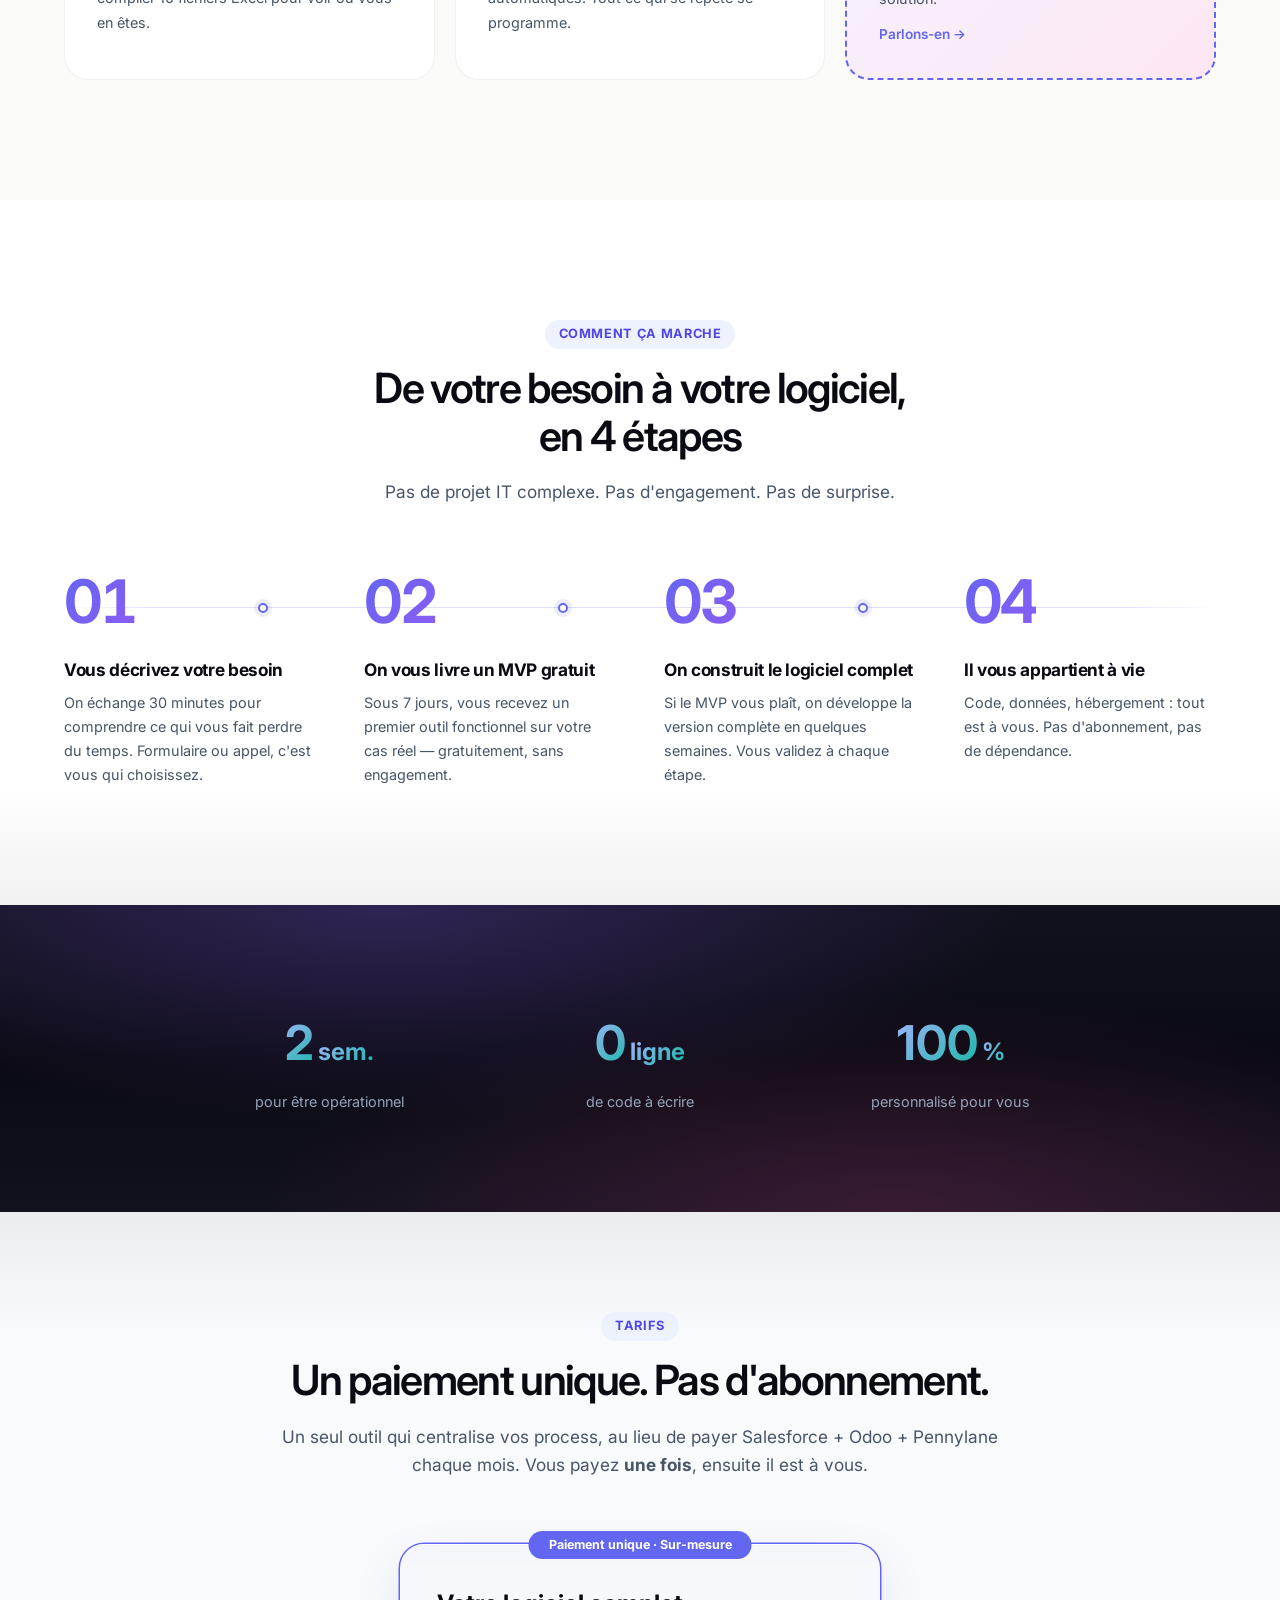
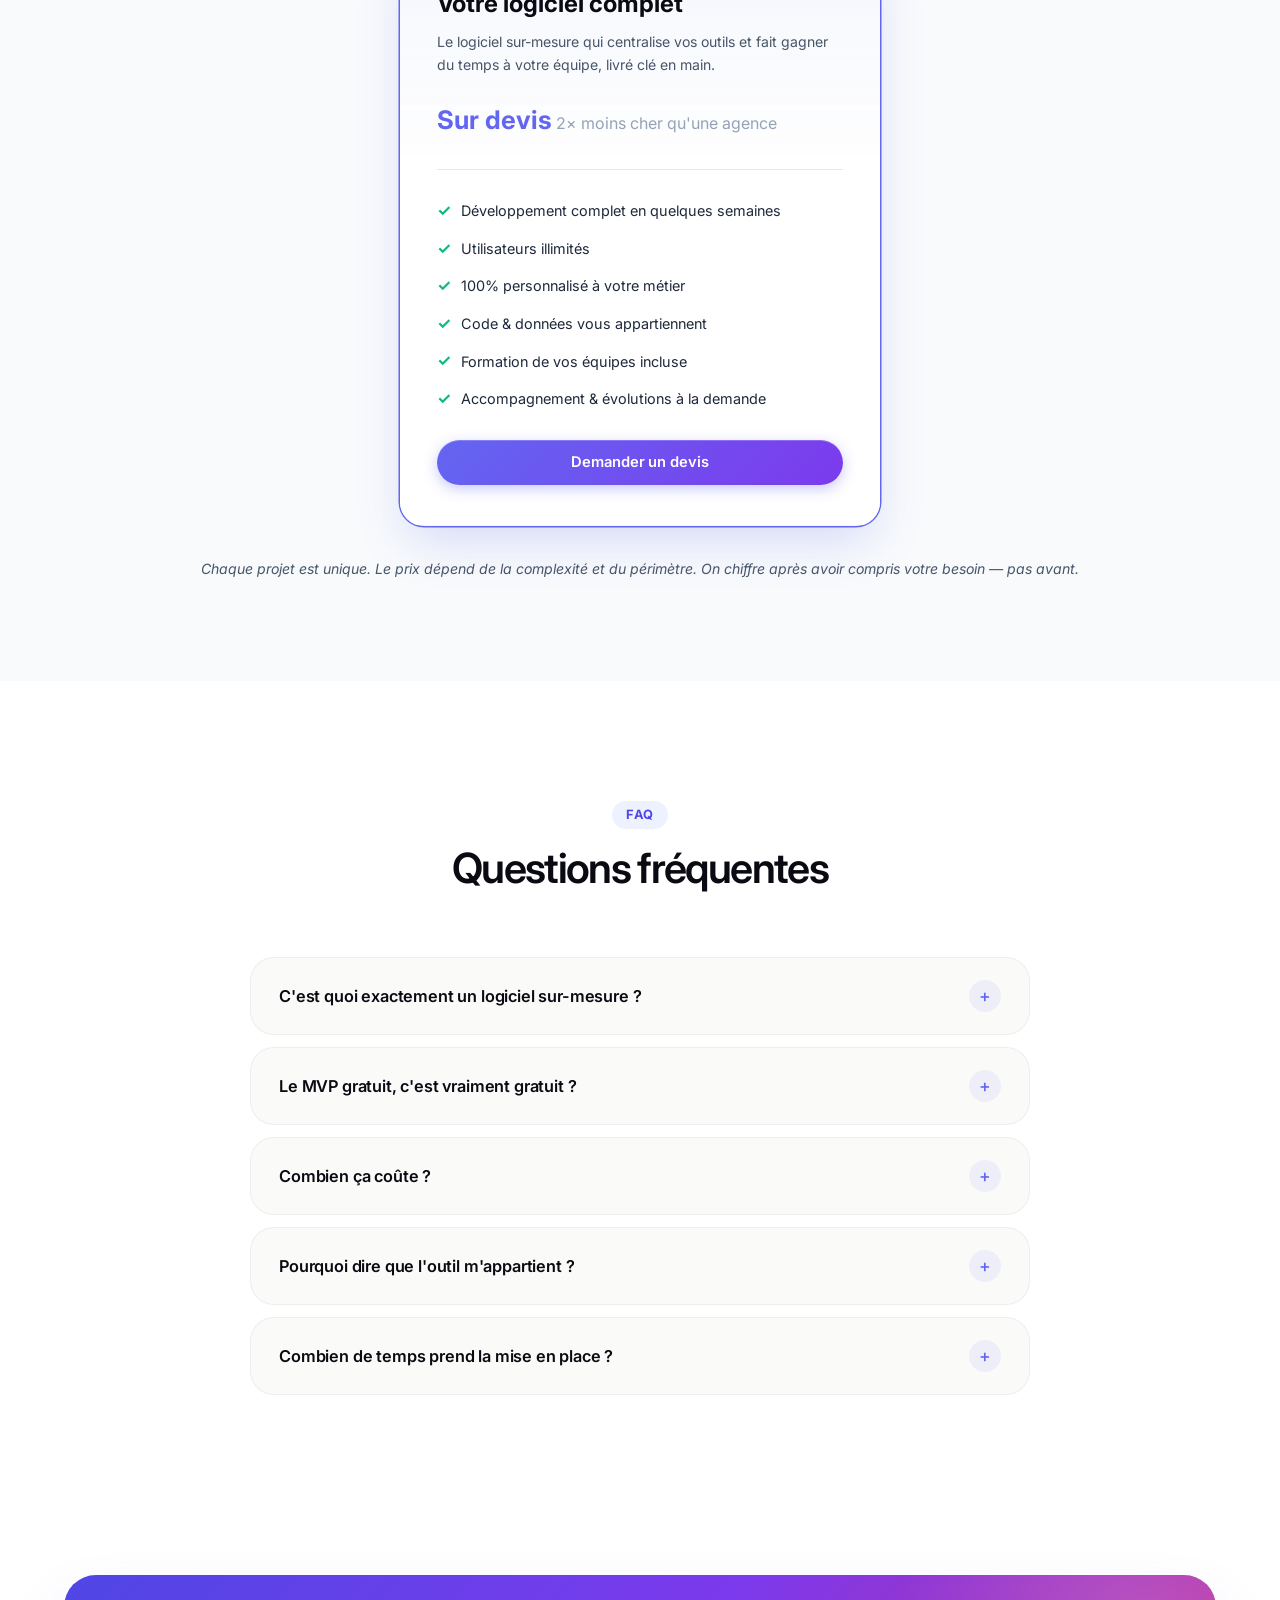
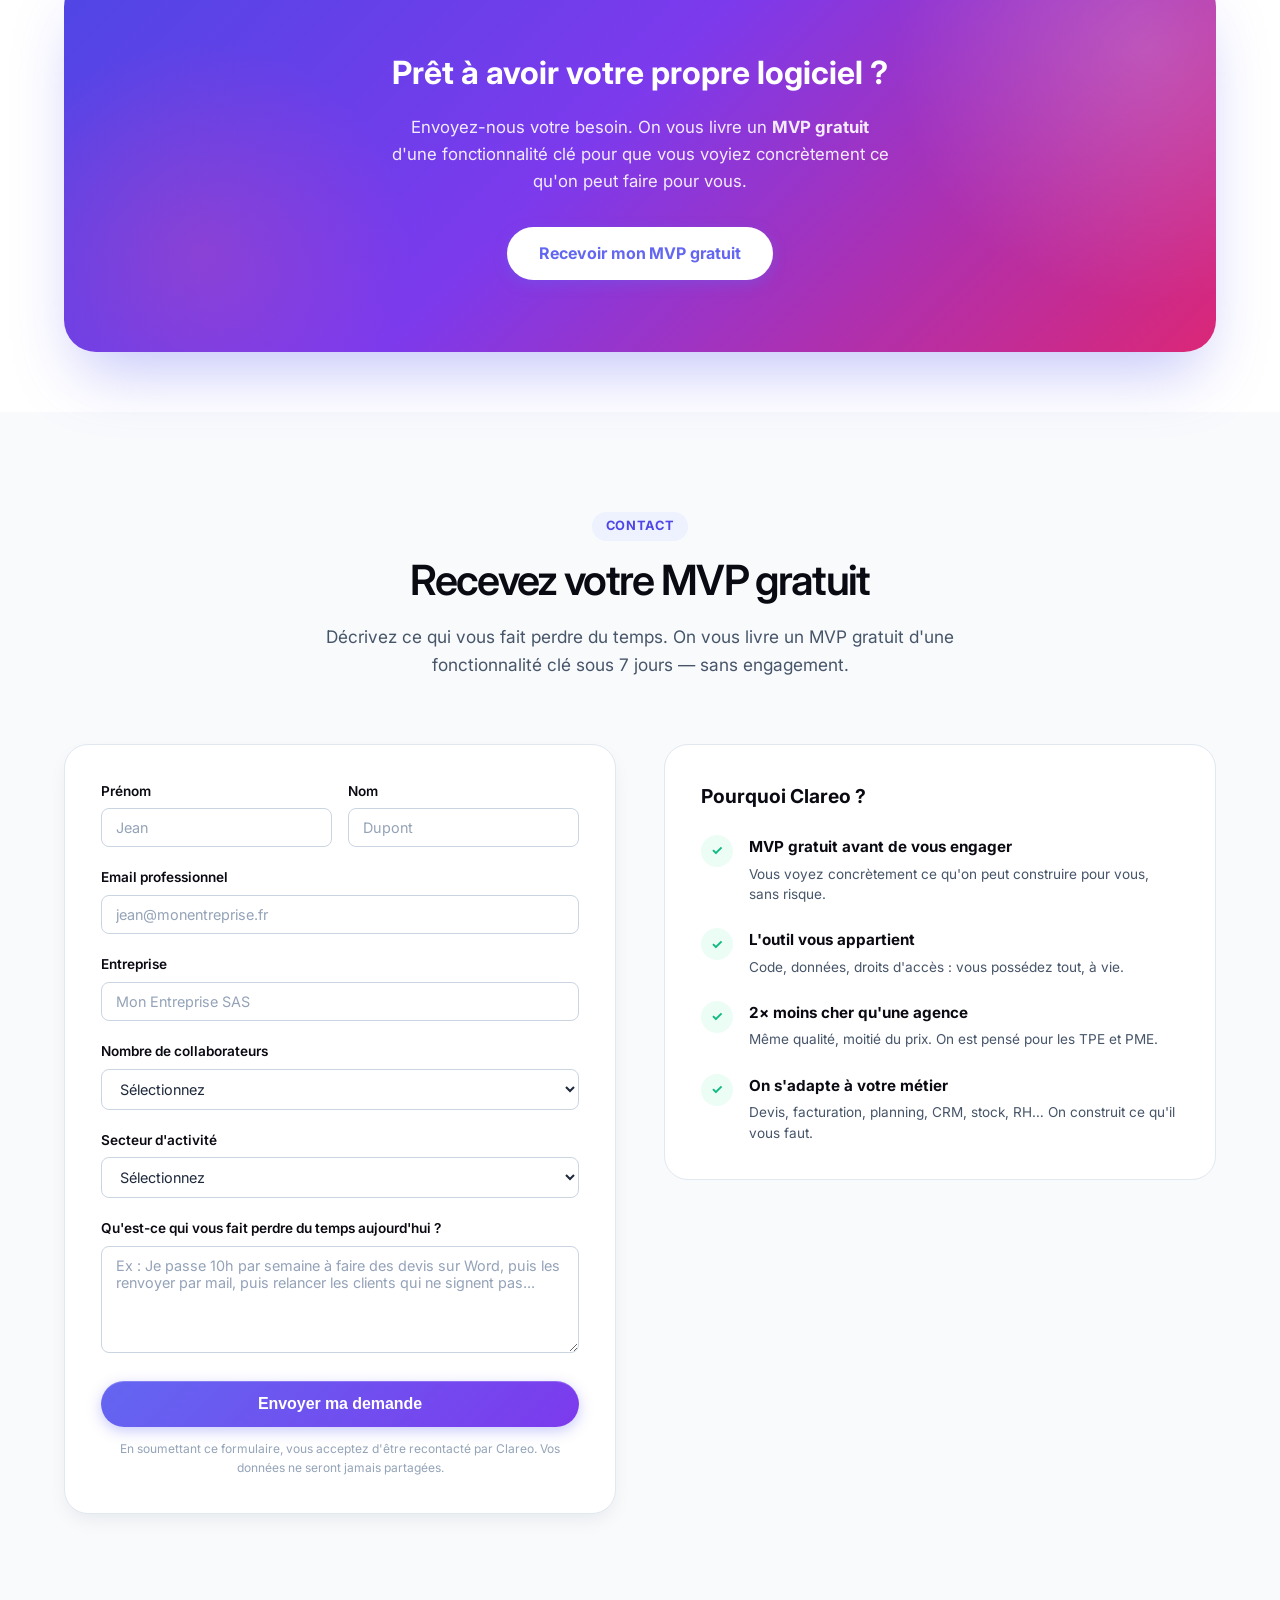
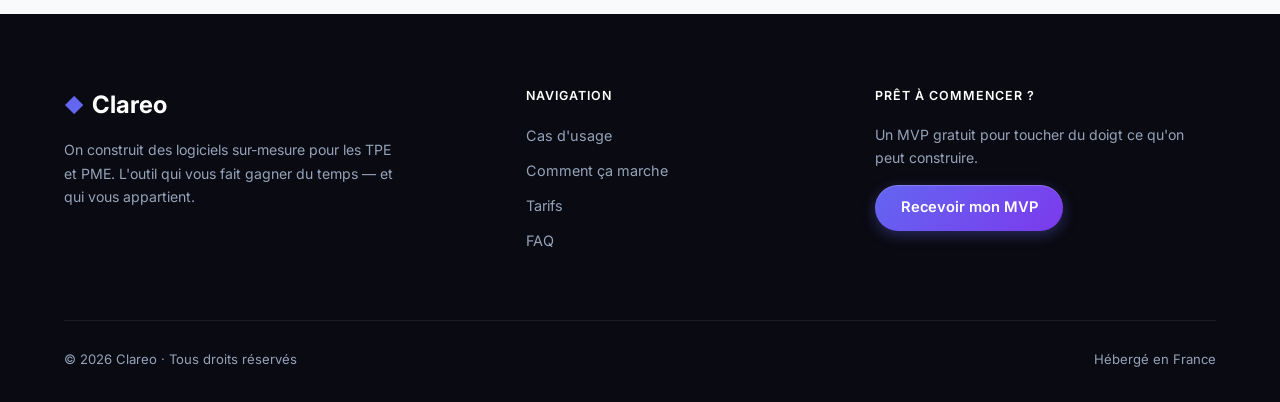
==== commit 9f4cf2eb: "Contenu : reformulations cas d'usage, capitales, suppression Idéal pour… Section cas d'usage : - Hea" ====
--- a/index.html
+++ b/index.html
@@ -207,16 +207,15 @@
             <div class="section-header">
                 <span class="section-tag">Cas d'usage</span>
                 <h2>Quel que soit votre métier, <br>on construit votre outil</h2>
-                <p>Voici quelques exemples. Votre besoin n'est pas dans la liste&nbsp;? C'est normal — on ne se bride pas. <strong>Dites-nous ce qui vous fait perdre du temps, on s'en occupe.</strong></p>
+                <p>Ce ne sont que quelques exemples — on peut faire bien plus. <strong>Dites-nous où vous voulez gagner du temps, on s'en occupe.</strong></p>
             </div>
             <div class="features-grid">
                 <div class="feature-card">
                     <div class="feature-icon-wrap blue">
                         <svg width="32" height="32" viewBox="0 0 24 24" fill="none" stroke="currentColor" stroke-width="2"><path d="M14 2H6a2 2 0 00-2 2v16a2 2 0 002 2h12a2 2 0 002-2V8z"/><polyline points="14 2 14 8 20 8"/><line x1="9" y1="15" x2="15" y2="15"/><line x1="9" y1="11" x2="15" y2="11"/></svg>
                     </div>
-                    <h3>Devis &amp; factures</h3>
-                    <p>Génération automatique en 2 clics, envoi par email, relances, signature en ligne. Fini les heures sur Word.</p>
-                    <span class="feature-example">Idéal pour BTP, artisans, agences, consultants</span>
+                    <h3>Devis &amp; Factures</h3>
+                    <p>Génération automatique en quelques clics, envoi par email, relances, signature en ligne. Fini les heures sur Word.</p>
                 </div>
                 <div class="feature-card">
                     <div class="feature-icon-wrap green">
@@ -224,23 +223,20 @@
                     </div>
                     <h3>Suivi commercial / CRM</h3>
                     <p>Pipeline, relances automatiques, historique client, prévisions de vente. Un CRM pensé pour votre façon de vendre.</p>
-                    <span class="feature-example">Idéal pour services, commerce B2B, immobilier</span>
                 </div>
                 <div class="feature-card">
                     <div class="feature-icon-wrap indigo">
                         <svg width="32" height="32" viewBox="0 0 24 24" fill="none" stroke="currentColor" stroke-width="2"><rect x="2" y="4" width="20" height="16" rx="2"/><line x1="2" y1="10" x2="22" y2="10"/><line x1="7" y1="14" x2="7" y2="18"/><line x1="12" y1="14" x2="12" y2="18"/><line x1="17" y1="14" x2="17" y2="18"/></svg>
                     </div>
-                    <h3>Planning &amp; interventions</h3>
+                    <h3>Planning &amp; Interventions</h3>
                     <p>Plannings équipes, tournées, interventions terrain, pointage mobile. Tout le monde voit la même chose en temps réel.</p>
-                    <span class="feature-example">Idéal pour BTP, maintenance, livraison, santé</span>
                 </div>
                 <div class="feature-card">
                     <div class="feature-icon-wrap orange">
                         <svg width="32" height="32" viewBox="0 0 24 24" fill="none" stroke="currentColor" stroke-width="2"><path d="M21 16V8a2 2 0 00-1-1.73l-7-4a2 2 0 00-2 0l-7 4A2 2 0 003 8v8a2 2 0 001 1.73l7 4a2 2 0 002 0l7-4A2 2 0 0021 16z"/><polyline points="3.27 6.96 12 12.01 20.73 6.96"/><line x1="12" y1="22.08" x2="12" y2="12"/></svg>
                     </div>
-                    <h3>Stock &amp; inventaire</h3>
+                    <h3>Stock &amp; Inventaire</h3>
                     <p>Entrées, sorties, seuils d'alerte, codes-barres, multi-dépôts. Savoir en temps réel ce que vous avez en stock.</p>
-                    <span class="feature-example">Idéal pour commerce, restauration, industrie</span>
                 </div>
                 <div class="feature-card">
                     <div class="feature-icon-wrap pink">
@@ -248,23 +244,20 @@
                     </div>
                     <h3>Gestion RH</h3>
                     <p>Congés, absences, notes de frais, contrats, entretiens annuels, onboarding. Tout au même endroit, accessible à l'équipe.</p>
-                    <span class="feature-example">Idéal pour toute entreprise de 5+ personnes</span>
                 </div>
                 <div class="feature-card">
                     <div class="feature-icon-wrap purple">
                         <svg width="32" height="32" viewBox="0 0 24 24" fill="none" stroke="currentColor" stroke-width="2"><path d="M21 12V7H5a2 2 0 010-4h14v4"/><path d="M3 5v14a2 2 0 002 2h16v-5"/><path d="M18 12a2 2 0 000 4h4v-4h-4z"/></svg>
                     </div>
-                    <h3>Trésorerie &amp; finance</h3>
+                    <h3>Trésorerie &amp; Finance</h3>
                     <p>Connexion bancaire, suivi temps réel, prévisions, budgets par projet, alertes de seuil. Le pilotage financier sans l'expert-comptable.</p>
-                    <span class="feature-example">Idéal pour dirigeants, DAF, contrôleurs de gestion</span>
                 </div>
                 <div class="feature-card">
                     <div class="feature-icon-wrap teal">
                         <svg width="32" height="32" viewBox="0 0 24 24" fill="none" stroke="currentColor" stroke-width="2"><line x1="12" y1="20" x2="12" y2="10"/><line x1="18" y1="20" x2="18" y2="4"/><line x1="6" y1="20" x2="6" y2="16"/></svg>
                     </div>
-                    <h3>Reporting &amp; dashboards</h3>
+                    <h3>Reporting &amp; Dashboards</h3>
                     <p>Tableaux de bord automatiques qui agrègent vos données. Plus besoin de compiler 10 fichiers Excel pour voir où vous en êtes.</p>
-                    <span class="feature-example">Idéal pour direction, pilotage, comités</span>
                 </div>
                 <div class="feature-card">
                     <div class="feature-icon-wrap blue">
@@ -272,7 +265,6 @@
                     </div>
                     <h3>Automatisations sur-mesure</h3>
                     <p>Saisies récurrentes, export vers la compta, synchronisation entre outils, emails automatiques. Tout ce qui se répète se programme.</p>
-                    <span class="feature-example">Idéal pour gagner 5 à 15h par semaine</span>
                 </div>
                 <div class="feature-card feature-card-highlight-cta">
                     <div class="feature-icon-wrap pink">
@@ -569,7 +561,7 @@
             </div>
             <div class="footer-bottom">
                 <p>&copy; 2026 Clareo &middot; Tous droits réservés</p>
-                <p class="footer-made">Hébergé en France &middot; <a href="mailto:contact@clareo.fr">contact@clareo.fr</a></p>
+                <p class="footer-made">Hébergé en France</p>
             </div>
         </div>
     </footer>
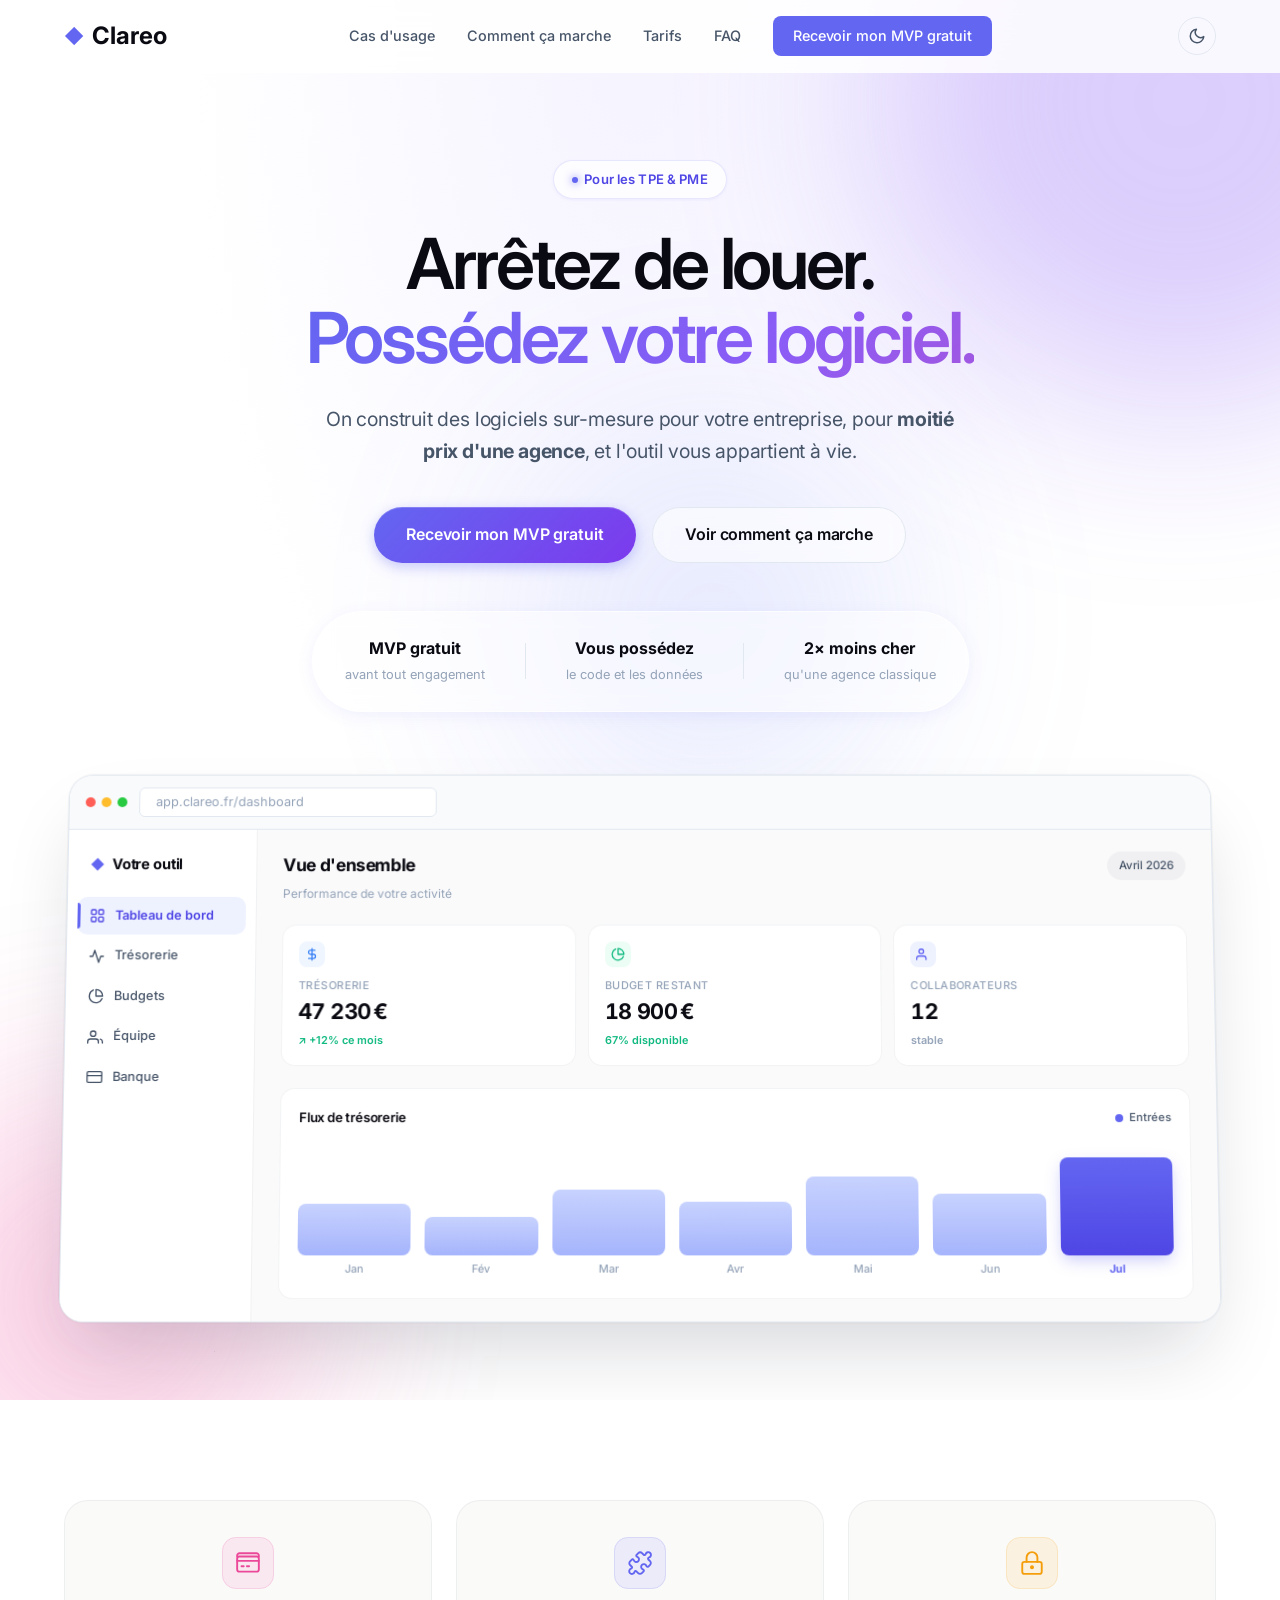
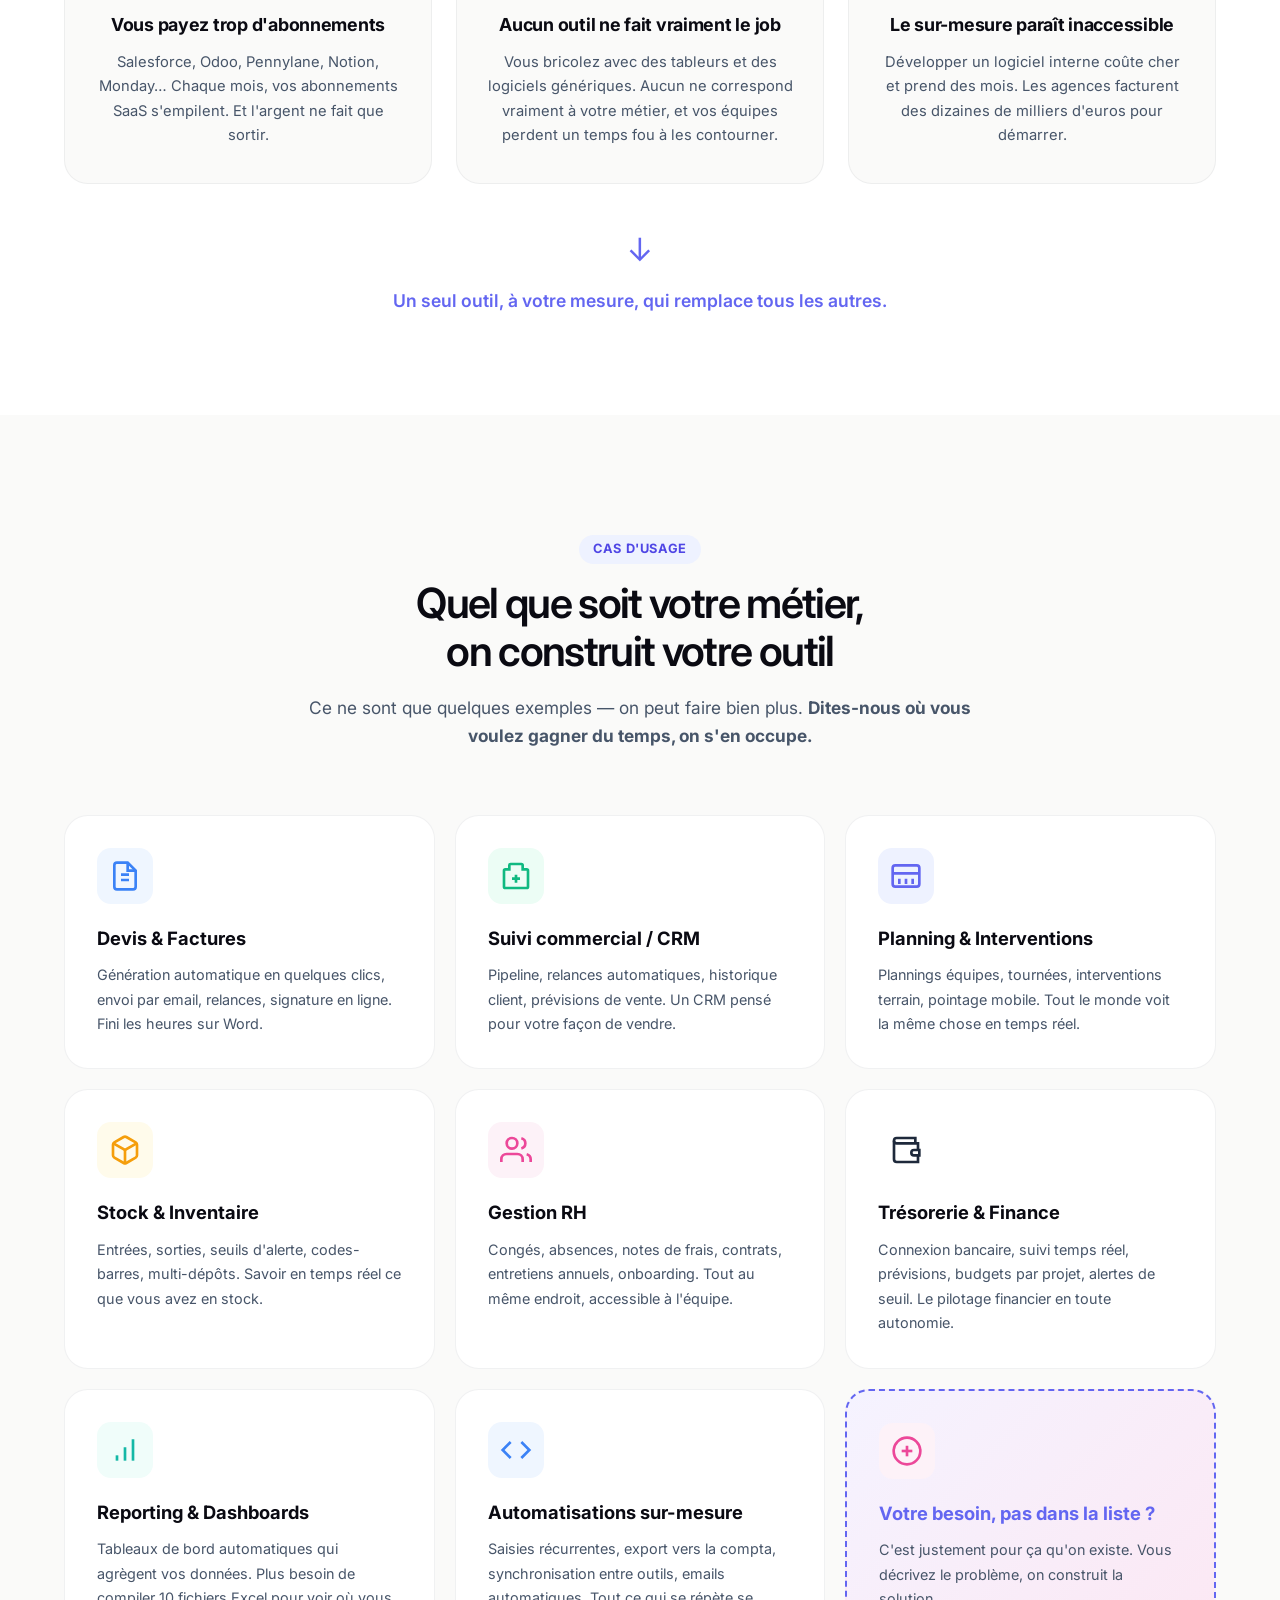
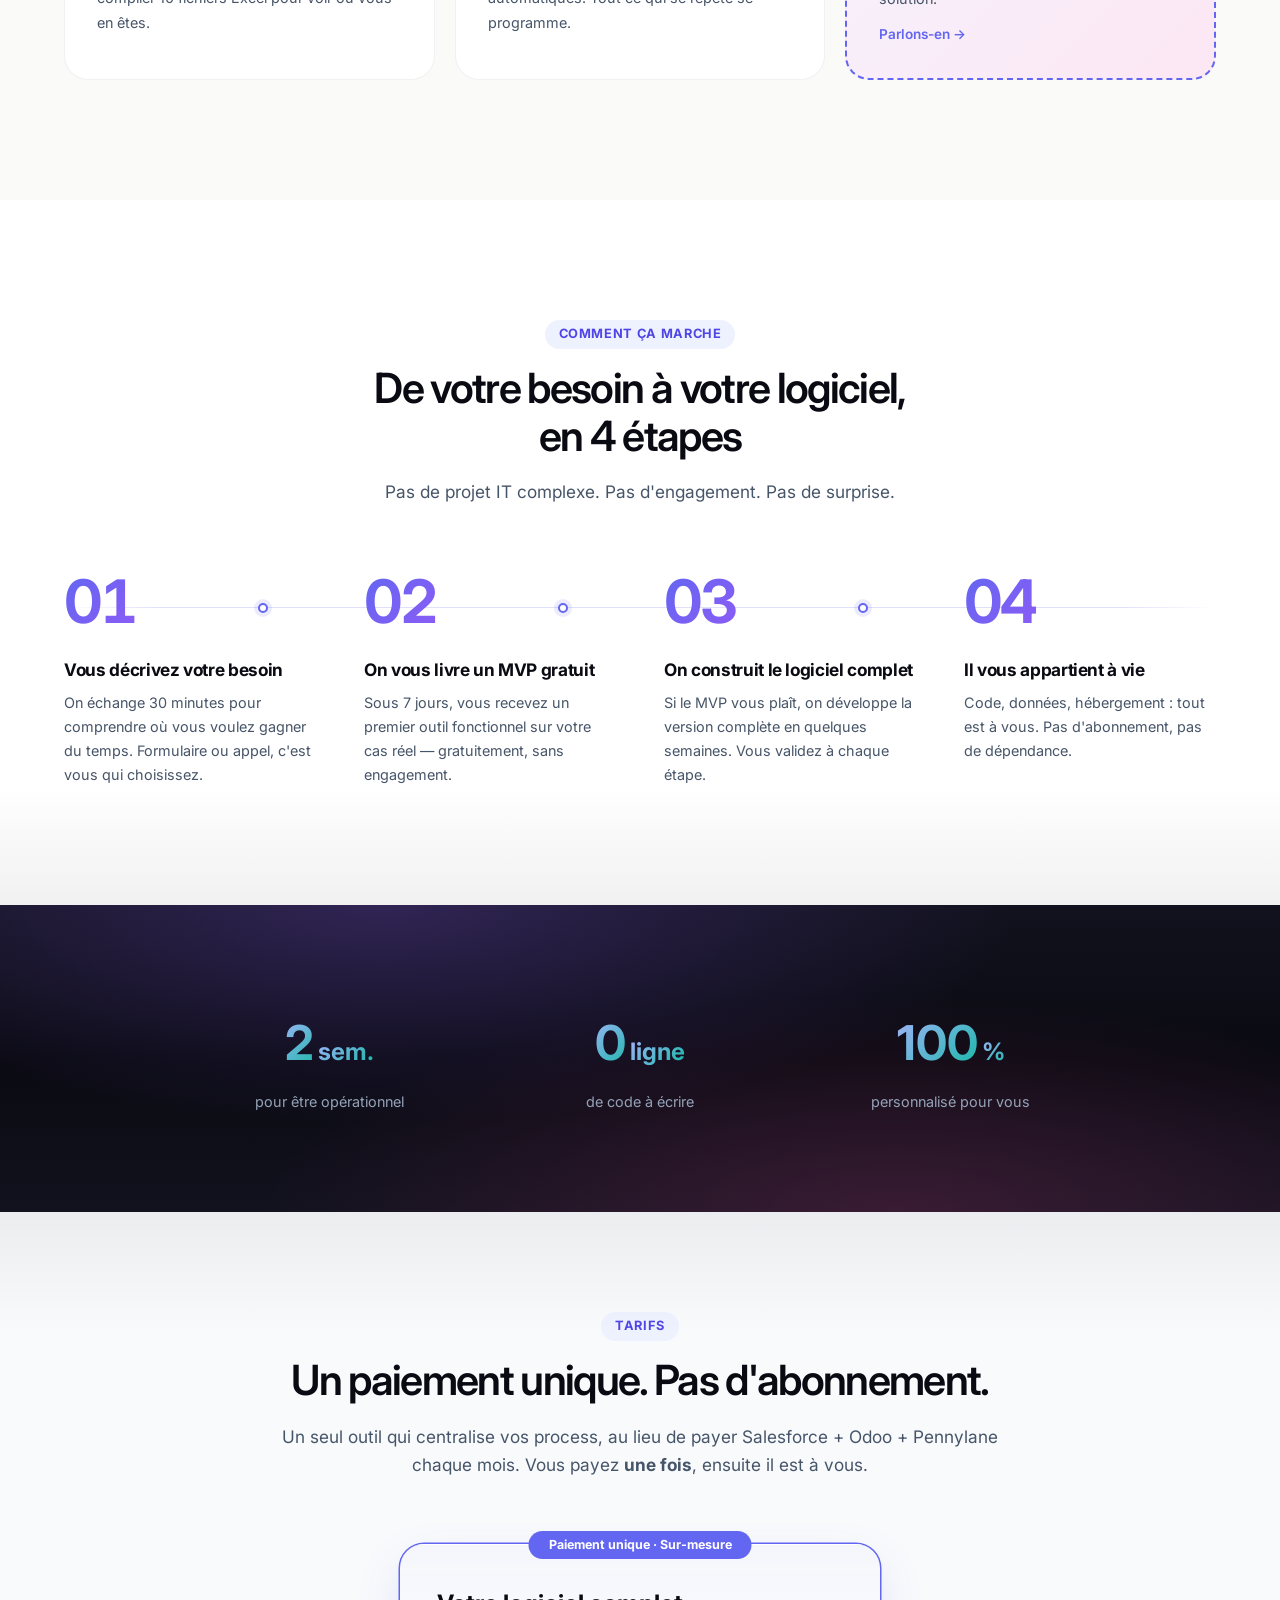
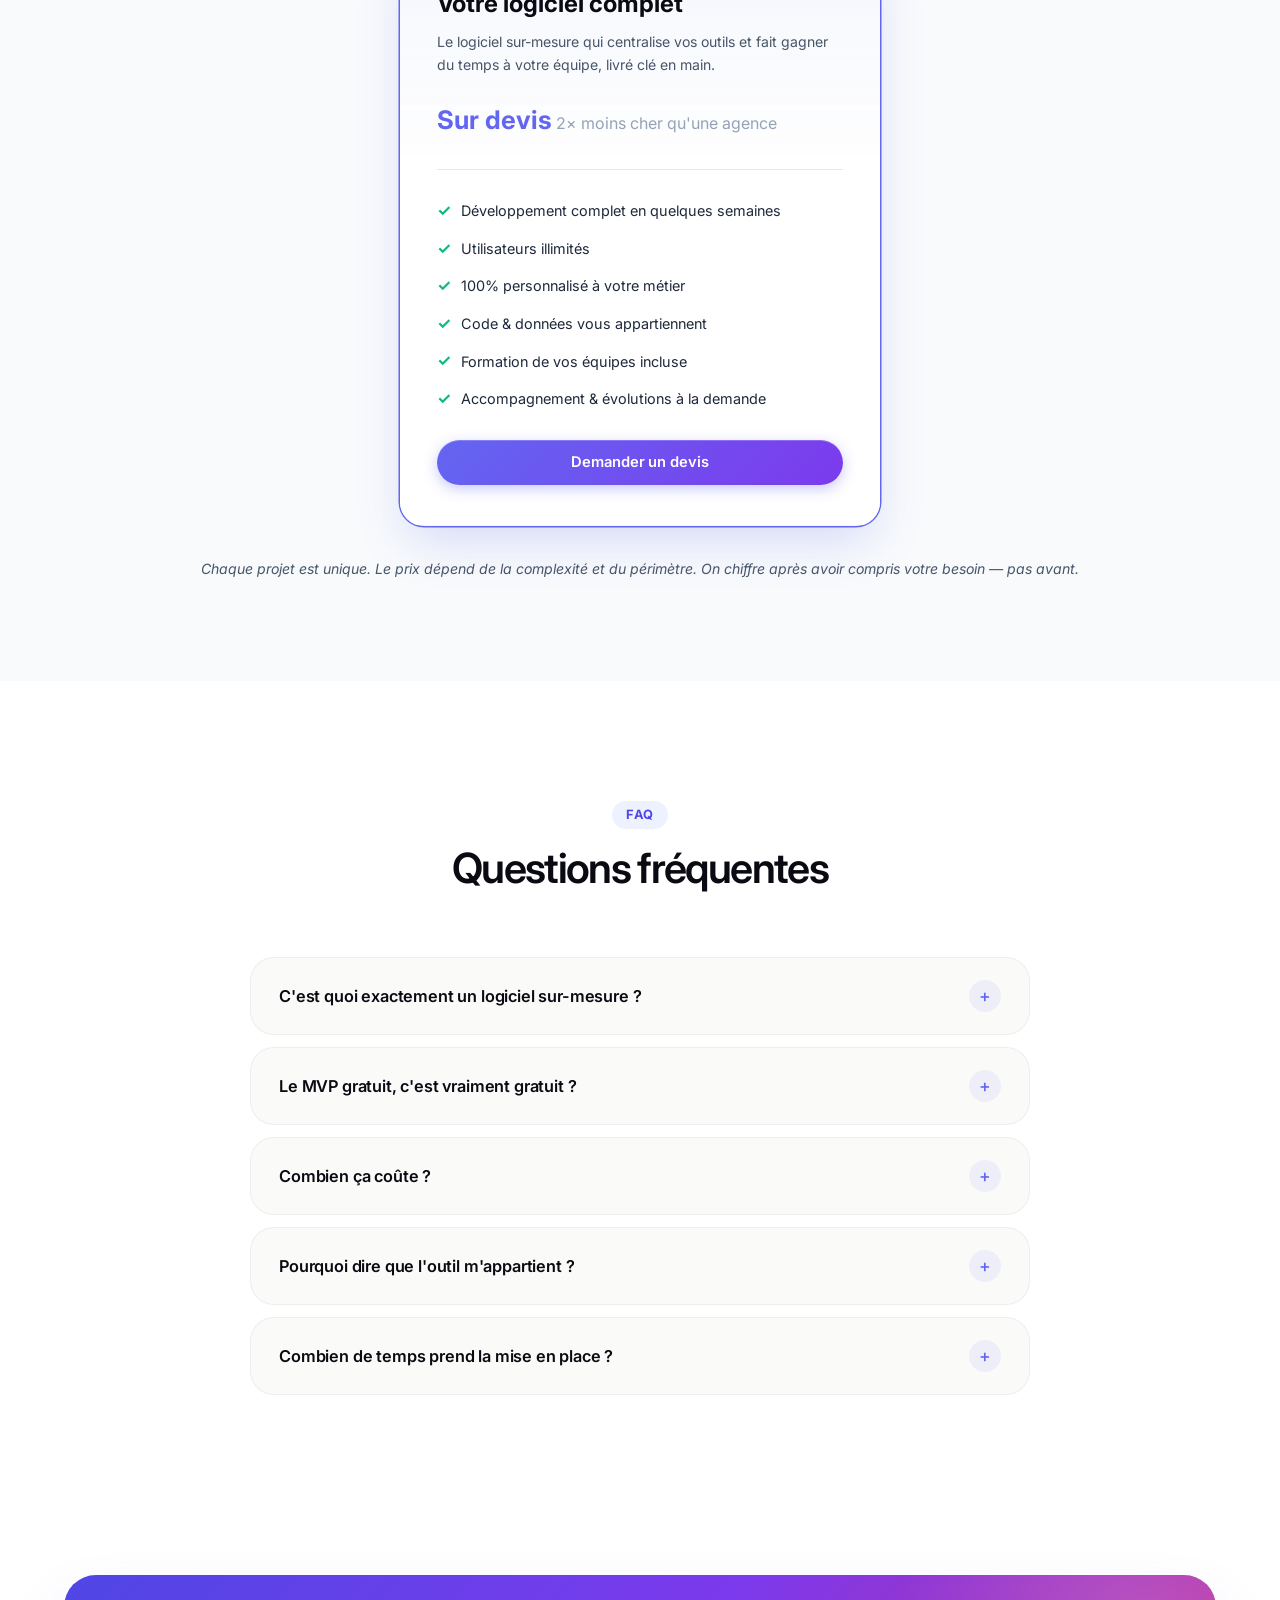
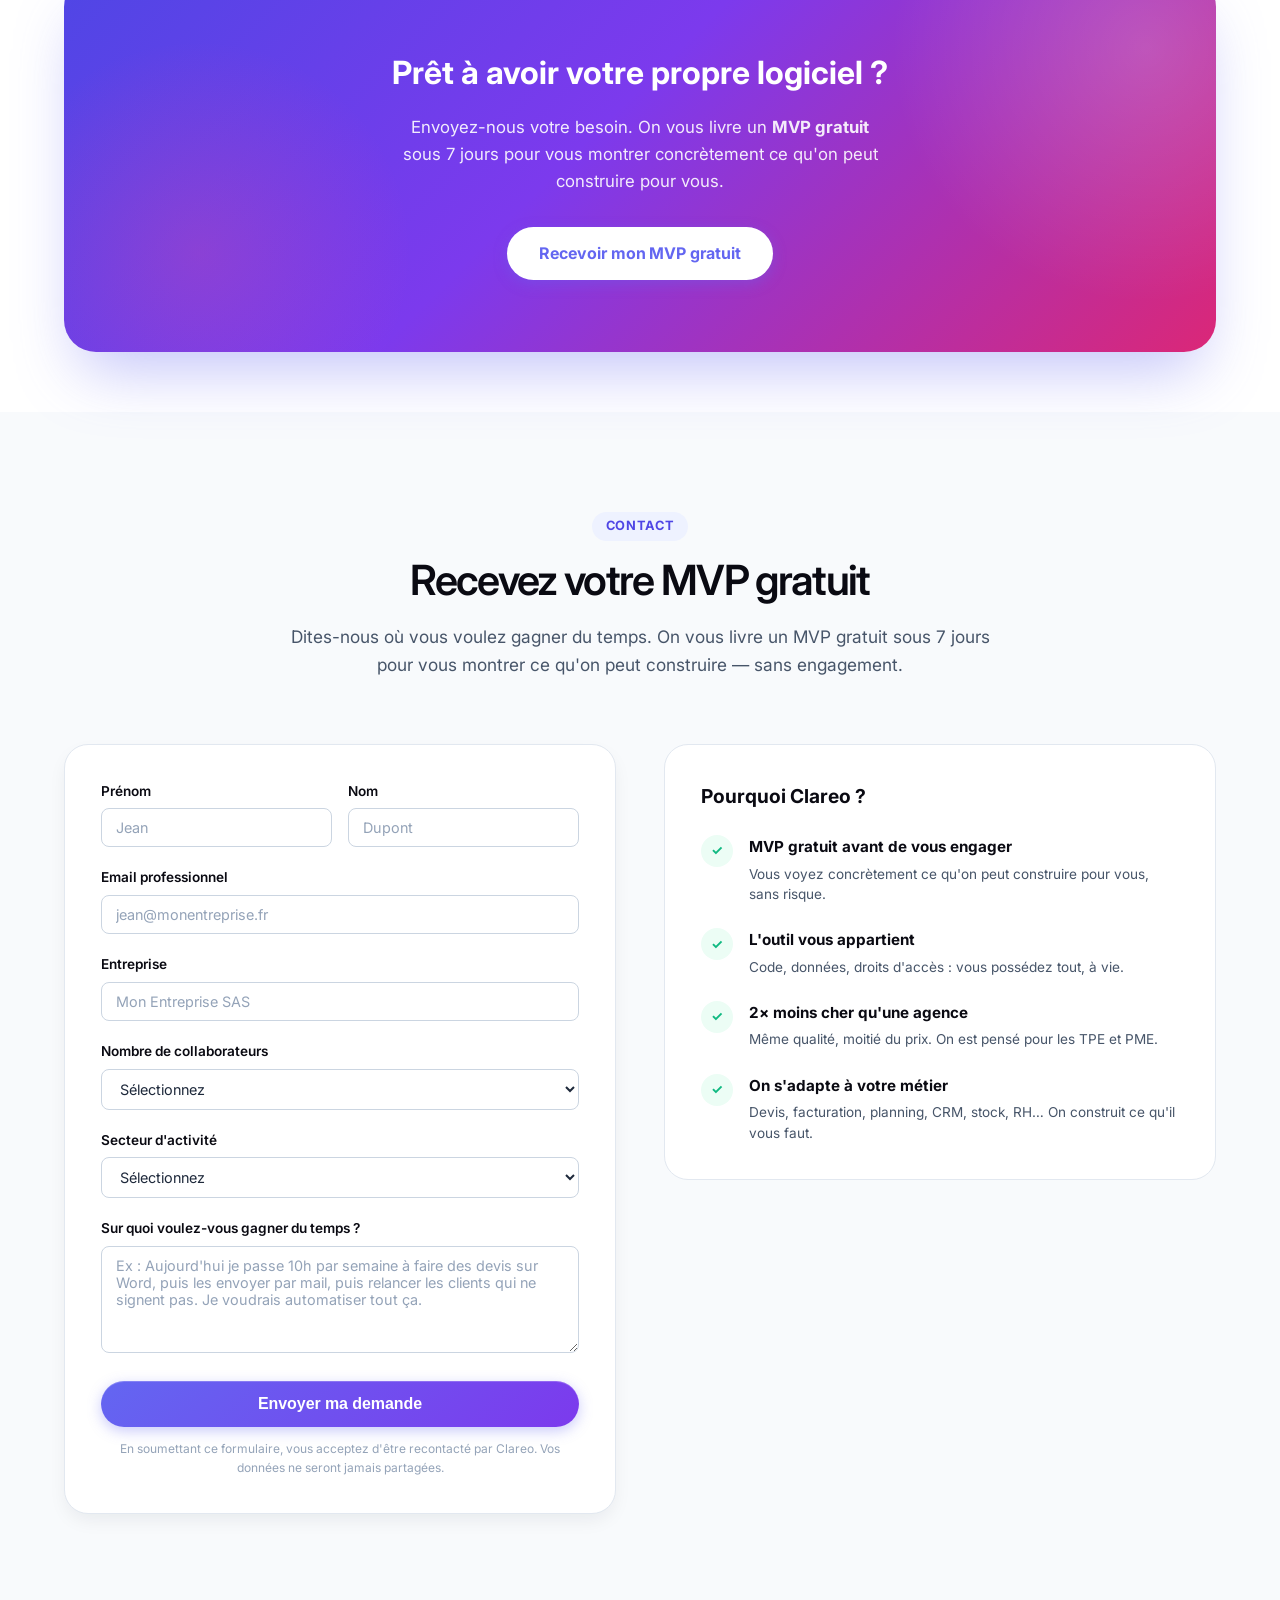
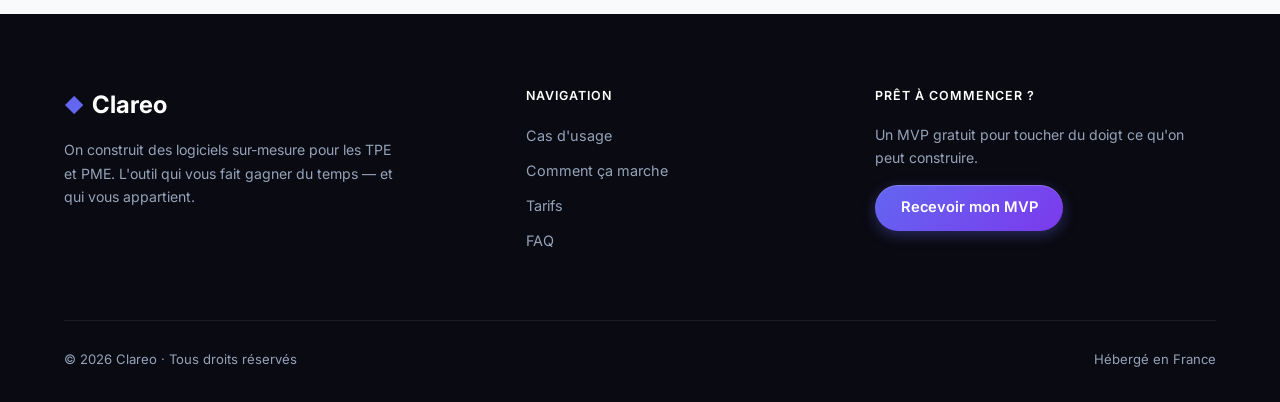
==== commit 70199d4c: "Audit final : SEO, Open Graph, favicon, polish contenu SEO & meta : - Title aligné au nouveau positi" ====
--- a/index.html
+++ b/index.html
@@ -3,11 +3,31 @@
 <head>
     <meta charset="UTF-8">
     <meta name="viewport" content="width=device-width, initial-scale=1.0">
-    <title>Clareo — On construit vos logiciels internes sur-mesure</title>
-    <meta name="description" content="Clareo conçoit et développe les logiciels internes des TPE et PME : gestion, trésorerie, budgets, RH, connexion bancaire. Sur-mesure, clé en main.">
+    <title>Clareo — Le logiciel sur-mesure qui vous appartient</title>
+    <meta name="description" content="On construit des logiciels sur-mesure pour les TPE et PME, pour moitié prix d'une agence. MVP gratuit avant tout engagement, et l'outil vous appartient à vie.">
+    <meta name="keywords" content="logiciel sur-mesure, TPE, PME, devis, facturation, CRM, planning, RH, gestion, alternative SaaS, paiement unique">
+    <meta name="author" content="Clareo">
+    <meta name="theme-color" content="#6366F1">
+
+    <!-- Open Graph / Facebook -->
+    <meta property="og:type" content="website">
+    <meta property="og:url" content="https://clareo.fr/">
+    <meta property="og:title" content="Clareo — Arrêtez de louer. Possédez votre logiciel.">
+    <meta property="og:description" content="On construit des logiciels sur-mesure pour les TPE et PME, pour moitié prix d'une agence — et l'outil vous appartient à vie.">
+    <meta property="og:locale" content="fr_FR">
+    <meta property="og:site_name" content="Clareo">
+
+    <!-- Twitter -->
+    <meta name="twitter:card" content="summary_large_image">
+    <meta name="twitter:title" content="Clareo — Arrêtez de louer. Possédez votre logiciel.">
+    <meta name="twitter:description" content="Logiciels sur-mesure pour TPE et PME. MVP gratuit, paiement unique, l'outil vous appartient.">
+
+    <!-- Favicon SVG inline (gradient violet → rose) -->
+    <link rel="icon" type="image/svg+xml" href="data:image/svg+xml,%3Csvg xmlns='http://www.w3.org/2000/svg' viewBox='0 0 32 32'%3E%3Cdefs%3E%3ClinearGradient id='g' x1='0%25' y1='0%25' x2='100%25' y2='100%25'%3E%3Cstop offset='0%25' stop-color='%236366F1'/%3E%3Cstop offset='100%25' stop-color='%23EC4899'/%3E%3C/linearGradient%3E%3C/defs%3E%3Crect width='32' height='32' rx='8' fill='url(%23g)'/%3E%3Cpath d='M16 8 L24 16 L16 24 L8 16 Z' fill='white' opacity='0.95'/%3E%3C/svg%3E">
+
     <link rel="preconnect" href="https://fonts.googleapis.com">
     <link rel="preconnect" href="https://fonts.gstatic.com" crossorigin>
-    <link href="https://fonts.googleapis.com/css2?family=Inter:wght@300;400;500;600;700;800&display=swap" rel="stylesheet">
+    <link href="https://fonts.googleapis.com/css2?family=Inter:wght@400;500;600;700&display=swap" rel="stylesheet">
     <link rel="stylesheet" href="style.css">
 </head>
 <body>
@@ -180,7 +200,7 @@
                         </svg>
                     </div>
                     <h3>Aucun outil ne fait vraiment le job</h3>
-                    <p>Vous bricolez avec des tableurs et des logiciels génériques. Aucun ne correspond vraiment à votre métier, donc personne n'est content.</p>
+                    <p>Vous bricolez avec des tableurs et des logiciels génériques. Aucun ne correspond vraiment à votre métier, et vos équipes perdent un temps fou à les contourner.</p>
                 </div>
                 <div class="problem-card">
                     <div class="problem-icon icon-amber">
@@ -250,7 +270,7 @@
                         <svg width="32" height="32" viewBox="0 0 24 24" fill="none" stroke="currentColor" stroke-width="2"><path d="M21 12V7H5a2 2 0 010-4h14v4"/><path d="M3 5v14a2 2 0 002 2h16v-5"/><path d="M18 12a2 2 0 000 4h4v-4h-4z"/></svg>
                     </div>
                     <h3>Trésorerie &amp; Finance</h3>
-                    <p>Connexion bancaire, suivi temps réel, prévisions, budgets par projet, alertes de seuil. Le pilotage financier sans l'expert-comptable.</p>
+                    <p>Connexion bancaire, suivi temps réel, prévisions, budgets par projet, alertes de seuil. Le pilotage financier en toute autonomie.</p>
                 </div>
                 <div class="feature-card">
                     <div class="feature-icon-wrap teal">
@@ -291,7 +311,7 @@
                     <div class="step-c-num">01</div>
                     <div class="step-c-dot"></div>
                     <h3>Vous décrivez votre besoin</h3>
-                    <p>On échange 30 minutes pour comprendre ce qui vous fait perdre du temps. Formulaire ou appel, c'est vous qui choisissez.</p>
+                    <p>On échange 30 minutes pour comprendre où vous voulez gagner du temps. Formulaire ou appel, c'est vous qui choisissez.</p>
                 </div>
                 <div class="step-c">
                     <div class="step-c-num">02</div>
@@ -431,8 +451,8 @@
     <section class="cta-section">
         <div class="container">
             <div class="cta-box">
-                <h2>Prêt à avoir votre propre logiciel ?</h2>
-                <p>Envoyez-nous votre besoin. On vous livre un <strong>MVP gratuit</strong> d'une fonctionnalité clé pour que vous voyiez concrètement ce qu'on peut faire pour vous.</p>
+                <h2>Prêt à avoir votre propre logiciel&nbsp;?</h2>
+                <p>Envoyez-nous votre besoin. On vous livre un <strong>MVP gratuit</strong> sous 7 jours pour vous montrer concrètement ce qu'on peut construire pour vous.</p>
                 <a href="#contact" class="btn btn-primary btn-lg">Recevoir mon MVP gratuit</a>
             </div>
         </div>
@@ -444,7 +464,7 @@
             <div class="section-header">
                 <span class="section-tag">Contact</span>
                 <h2>Recevez votre MVP gratuit</h2>
-                <p>Décrivez ce qui vous fait perdre du temps. On vous livre un MVP gratuit d'une fonctionnalité clé sous 7 jours — sans engagement.</p>
+                <p>Dites-nous où vous voulez gagner du temps. On vous livre un MVP gratuit sous 7 jours pour vous montrer ce qu'on peut construire — sans engagement.</p>
             </div>
             <div class="contact-grid">
                 <form class="contact-form" id="contactForm">
@@ -493,8 +513,8 @@
                         </select>
                     </div>
                     <div class="form-group">
-                        <label for="message">Qu'est-ce qui vous fait perdre du temps aujourd'hui&nbsp;?</label>
-                        <textarea id="message" name="message" rows="5" required placeholder="Ex : Je passe 10h par semaine à faire des devis sur Word, puis les renvoyer par mail, puis relancer les clients qui ne signent pas..."></textarea>
+                        <label for="message">Sur quoi voulez-vous gagner du temps&nbsp;?</label>
+                        <textarea id="message" name="message" rows="5" required placeholder="Ex : Aujourd'hui je passe 10h par semaine à faire des devis sur Word, puis les envoyer par mail, puis relancer les clients qui ne signent pas. Je voudrais automatiser tout ça."></textarea>
                     </div>
                     <button type="submit" class="btn btn-primary btn-block btn-lg">Envoyer ma demande</button>
                     <p class="form-disclaimer">En soumettant ce formulaire, vous acceptez d'être recontacté par Clareo. Vos données ne seront jamais partagées.</p>
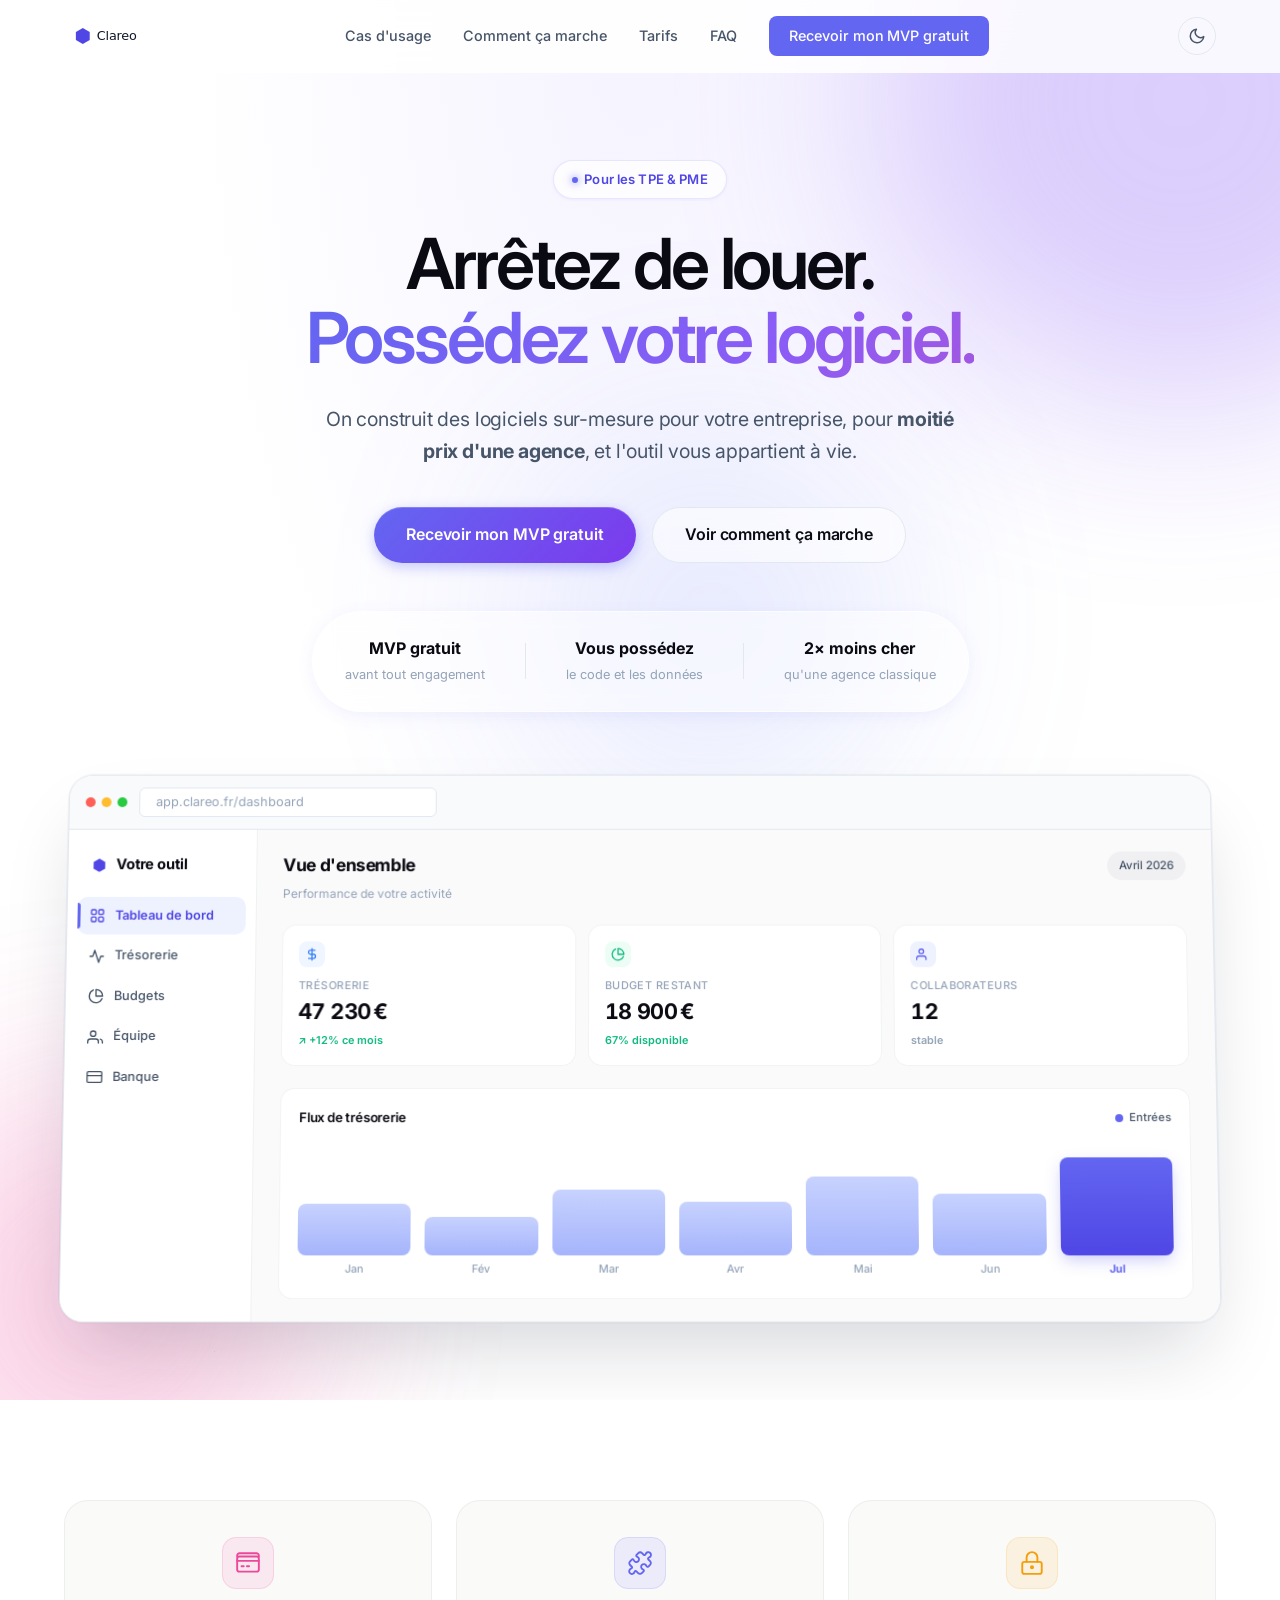
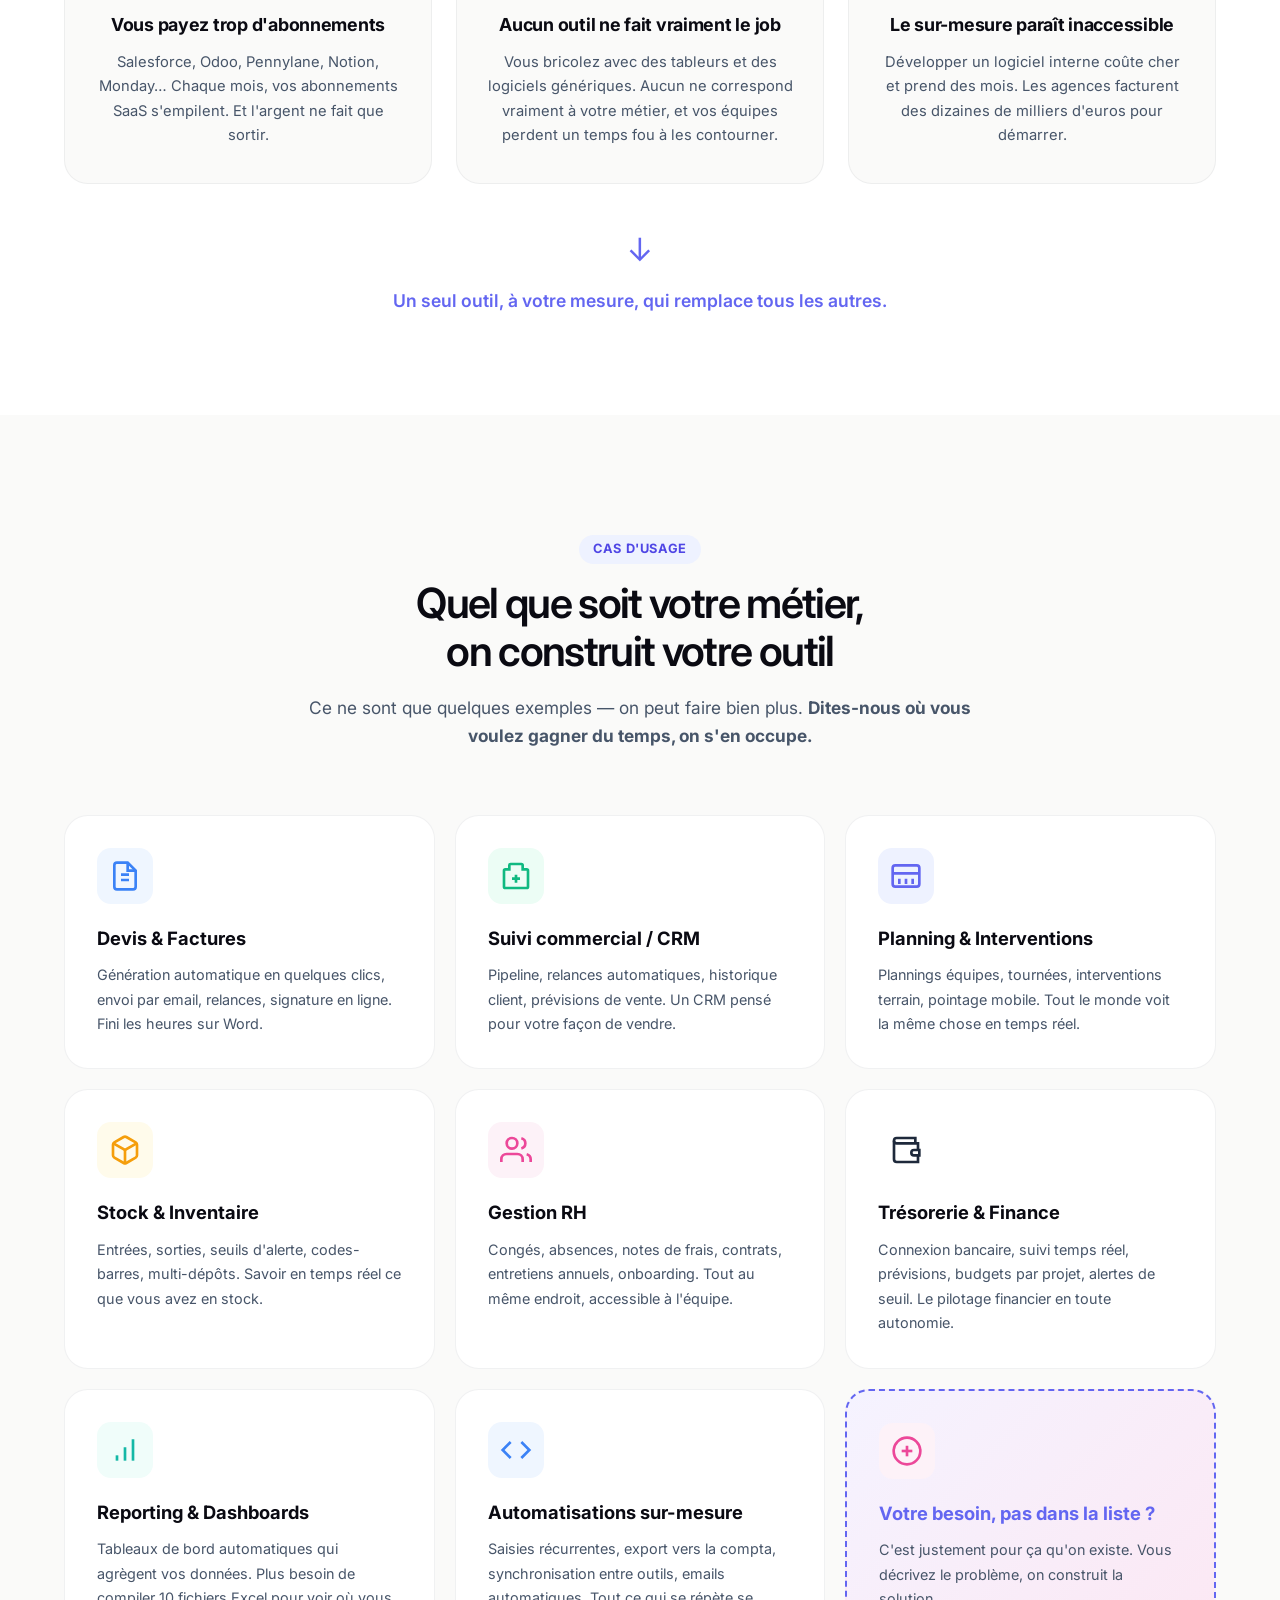
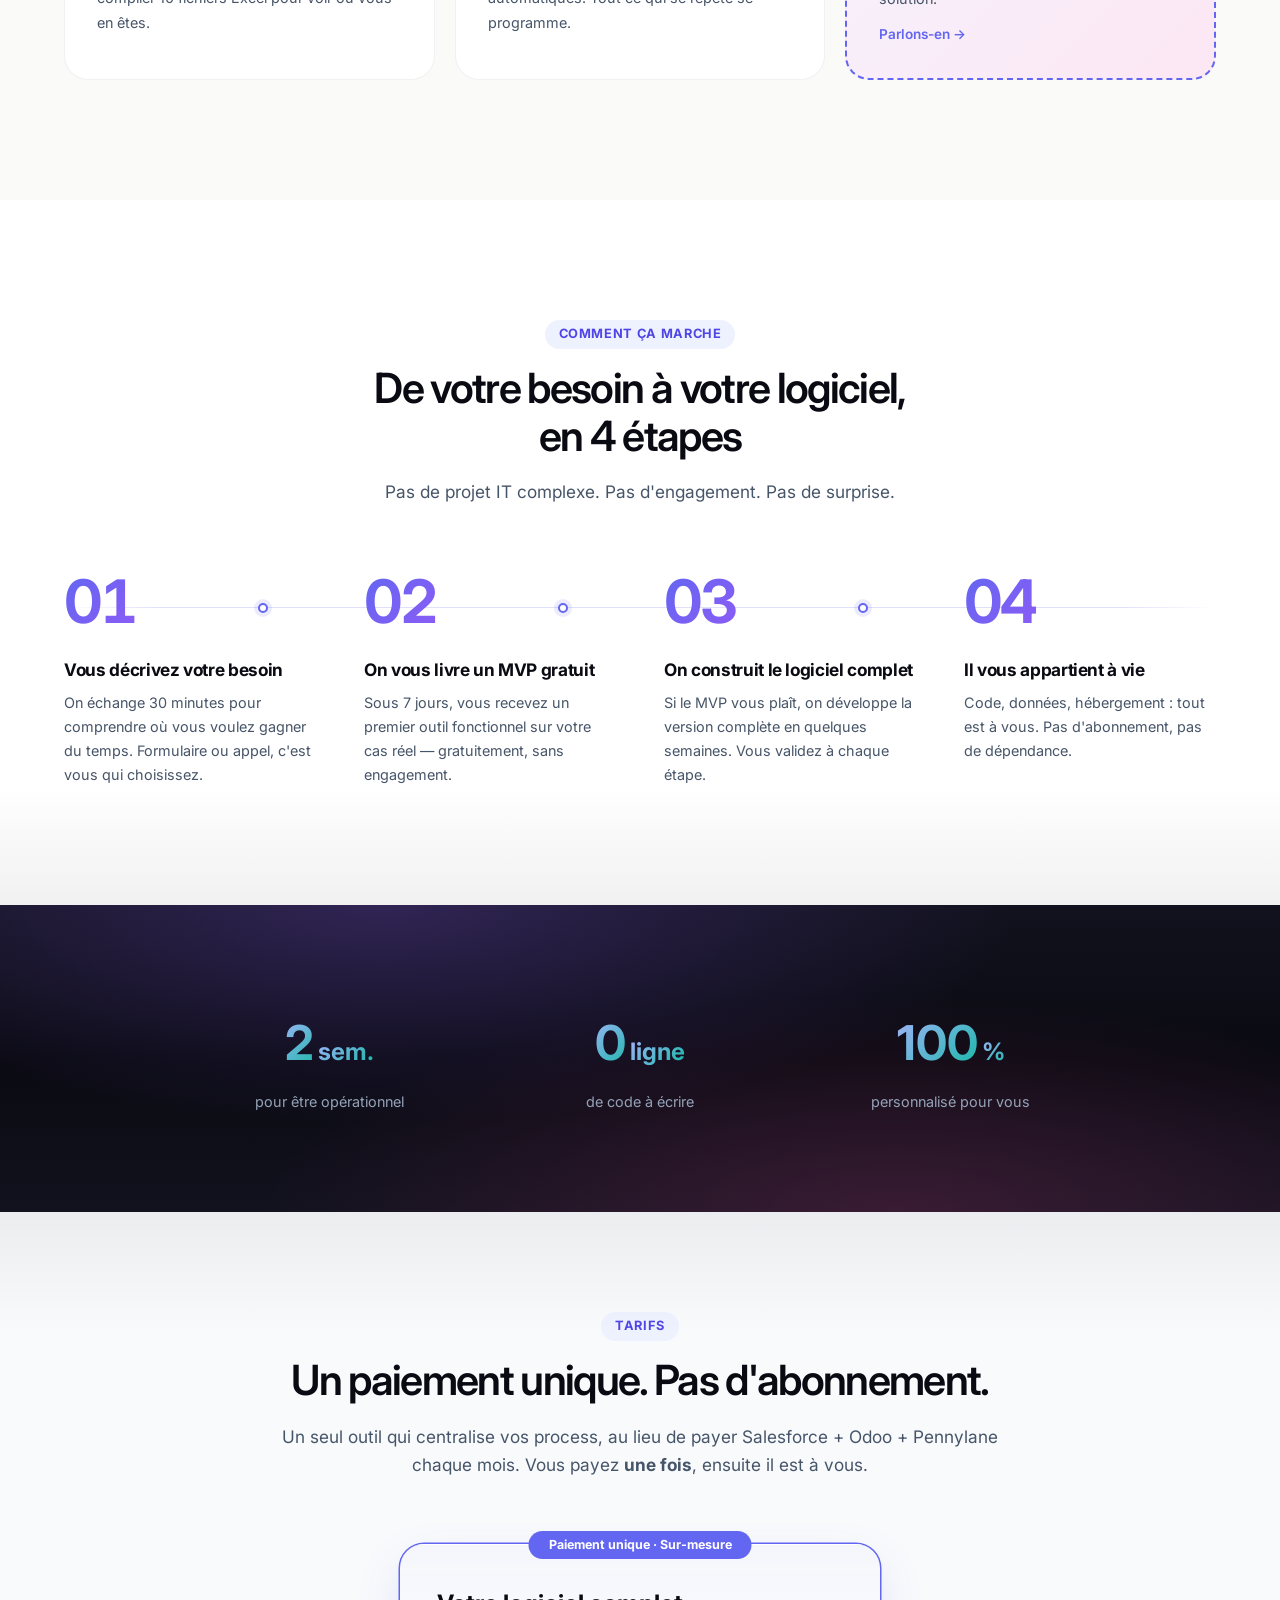
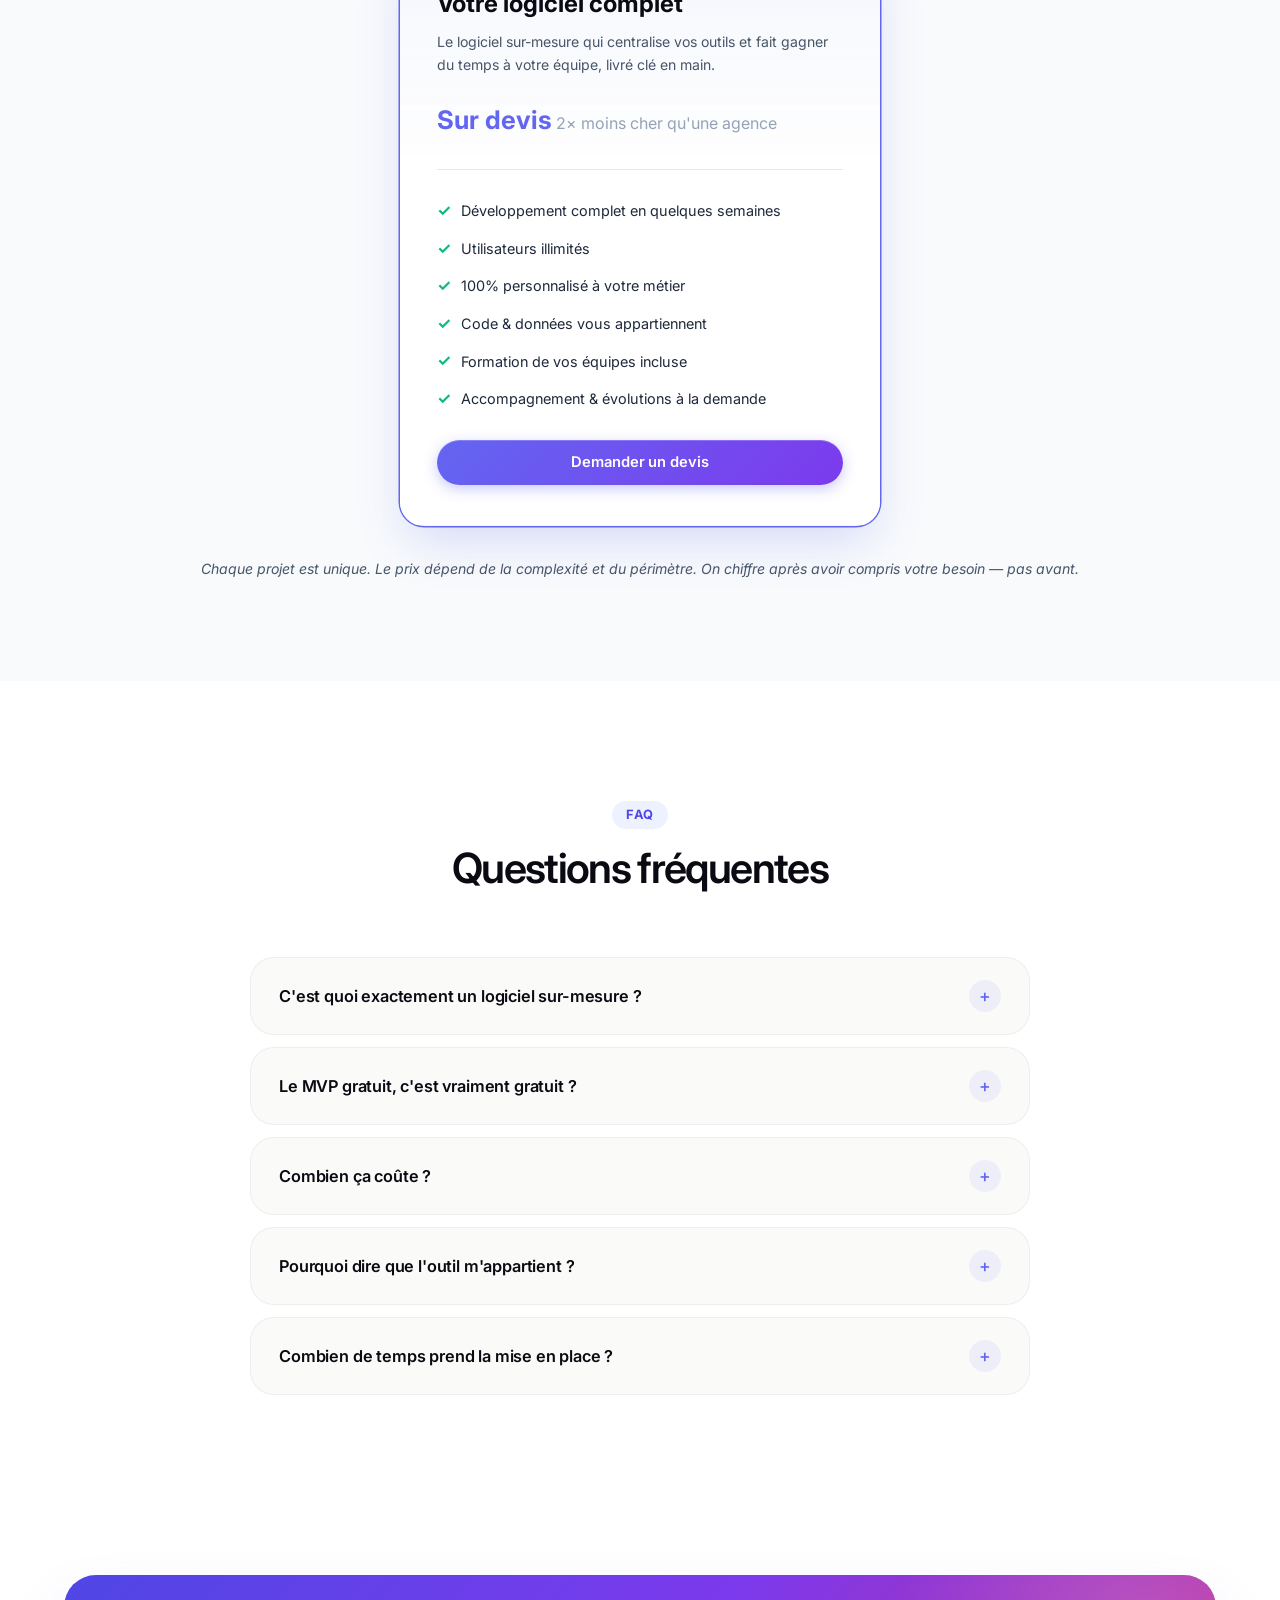
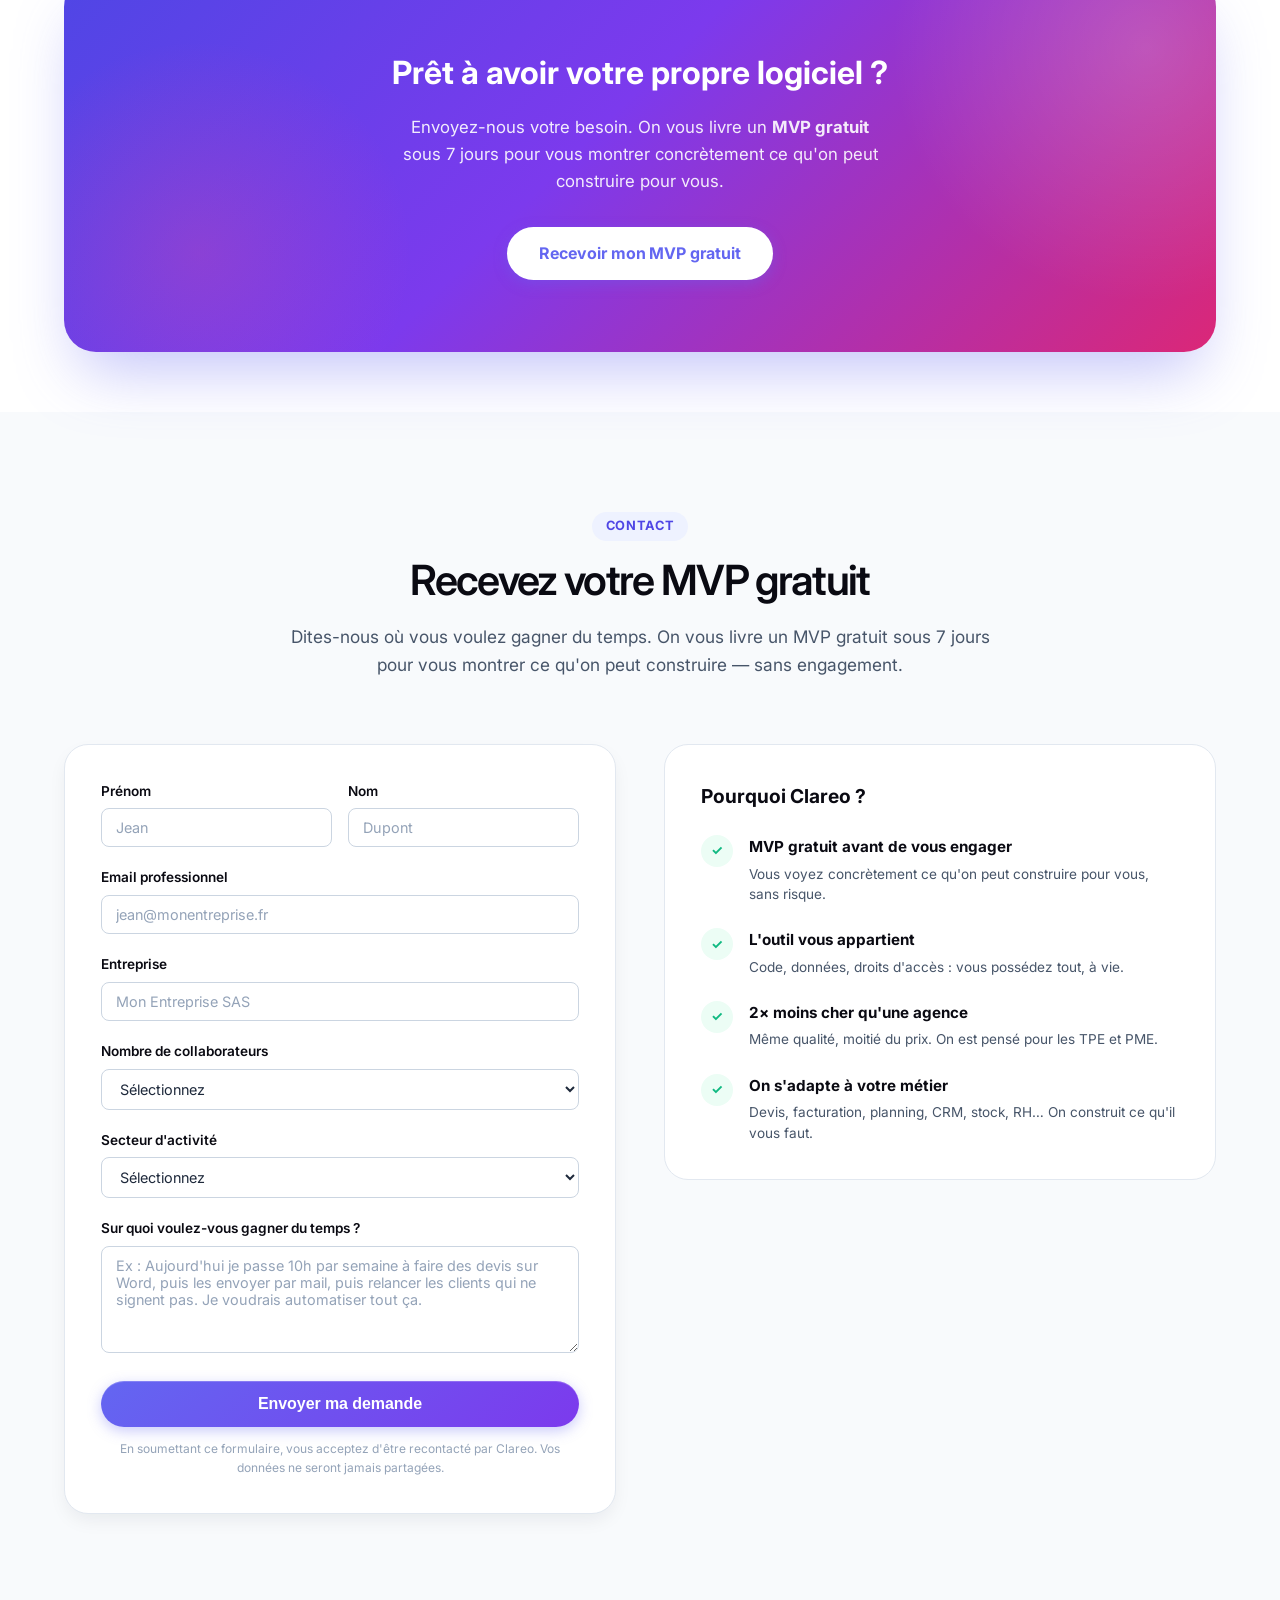
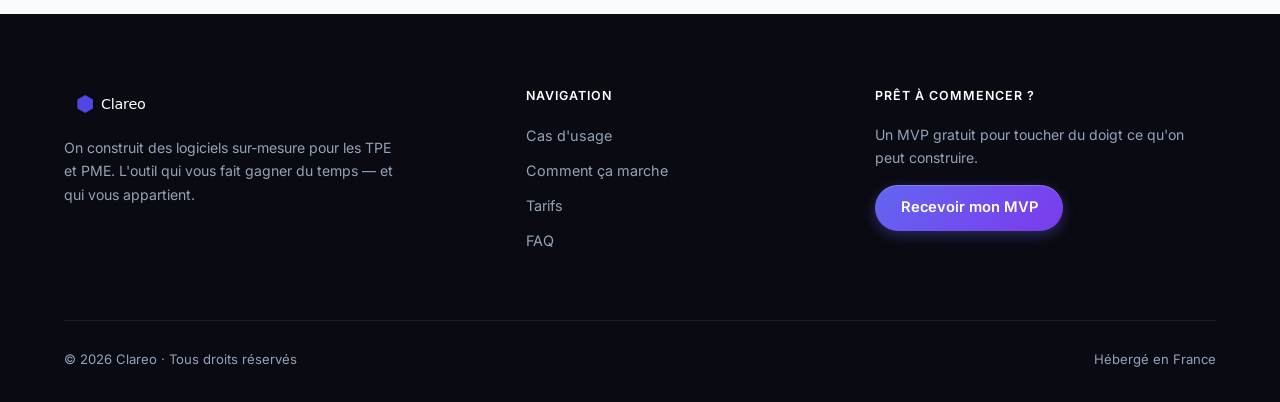
==== commit 5dbf7606: "Intégration des vrais logos SVG (navbar, footer, mockup, favicon) - 4 SVG ajoutés dans assets/ : log" ====
--- a/index.html
+++ b/index.html
@@ -22,8 +22,8 @@
     <meta name="twitter:title" content="Clareo — Arrêtez de louer. Possédez votre logiciel.">
     <meta name="twitter:description" content="Logiciels sur-mesure pour TPE et PME. MVP gratuit, paiement unique, l'outil vous appartient.">
 
-    <!-- Favicon SVG inline (gradient violet → rose) -->
-    <link rel="icon" type="image/svg+xml" href="data:image/svg+xml,%3Csvg xmlns='http://www.w3.org/2000/svg' viewBox='0 0 32 32'%3E%3Cdefs%3E%3ClinearGradient id='g' x1='0%25' y1='0%25' x2='100%25' y2='100%25'%3E%3Cstop offset='0%25' stop-color='%236366F1'/%3E%3Cstop offset='100%25' stop-color='%23EC4899'/%3E%3C/linearGradient%3E%3C/defs%3E%3Crect width='32' height='32' rx='8' fill='url(%23g)'/%3E%3Cpath d='M16 8 L24 16 L16 24 L8 16 Z' fill='white' opacity='0.95'/%3E%3C/svg%3E">
+    <!-- Favicon -->
+    <link rel="icon" type="image/svg+xml" href="assets/clareo-favicon.svg">
 
     <link rel="preconnect" href="https://fonts.googleapis.com">
     <link rel="preconnect" href="https://fonts.gstatic.com" crossorigin>
@@ -34,8 +34,9 @@
     <!-- Navigation -->
     <nav class="navbar" id="navbar">
         <div class="container nav-container">
-            <a href="index.html" class="logo">
-                <span class="logo-icon">&#9670;</span> Clareo
+            <a href="index.html" class="logo" aria-label="Clareo">
+                <img src="assets/clareo-logo.svg" alt="Clareo" class="logo-light">
+                <img src="assets/clareo-logo-dark.svg" alt="Clareo" class="logo-dark">
             </a>
             <div class="nav-links" id="navLinks">
                 <a href="#features">Cas d'usage</a>
@@ -100,7 +101,7 @@
                         <div class="dashboard-mock">
                             <div class="dash-sidebar">
                                 <div class="dash-sidebar-brand">
-                                    <span class="dash-brand-icon">&#9670;</span> Votre outil
+                                    <img src="assets/clareo-icon.svg" alt="" class="dash-brand-icon"> Votre outil
                                 </div>
                                 <div class="dash-sidebar-item active">
                                     <svg width="16" height="16" viewBox="0 0 24 24" fill="none" stroke="currentColor" stroke-width="2" stroke-linecap="round" stroke-linejoin="round"><rect x="3" y="3" width="7" height="7" rx="1.5"/><rect x="14" y="3" width="7" height="7" rx="1.5"/><rect x="3" y="14" width="7" height="7" rx="1.5"/><rect x="14" y="14" width="7" height="7" rx="1.5"/></svg>
@@ -561,8 +562,8 @@
         <div class="container">
             <div class="footer-top">
                 <div class="footer-brand">
-                    <a href="index.html" class="logo">
-                        <span class="logo-icon">&#9670;</span> Clareo
+                    <a href="index.html" class="logo" aria-label="Clareo">
+                        <img src="assets/clareo-logo-dark.svg" alt="Clareo">
                     </a>
                     <p>On construit des logiciels sur-mesure pour les TPE et PME. L'outil qui vous fait gagner du temps&nbsp;— et qui vous appartient.</p>
                 </div>
--- a/style.css
+++ b/style.css
@@ -109,17 +109,24 @@
     height: 72px;
 }
 .logo {
-    font-size: 1.5rem;
-    font-weight: 700;
-    color: var(--secondary);
-    display: flex;
-    align-items: center;
-    gap: 8px;
-}
-.logo-icon {
-    color: var(--primary);
-    font-size: 1.2rem;
-}
+    display: inline-flex;
+    align-items: center;
+    line-height: 0;
+    transition: opacity 0.2s;
+}
+.logo:hover { opacity: 0.85; }
+.logo img {
+    height: 32px;
+    width: auto;
+}
+/* Light/Dark logo switching — specificity ramped to override .logo img */
+.logo img.logo-light { display: block; }
+.logo img.logo-dark { display: none; }
+[data-theme="dark"] .logo img.logo-light { display: none; }
+[data-theme="dark"] .logo img.logo-dark { display: block; }
+/* Footer logo always uses the dark version (white text on dark bg) */
+.footer-brand .logo { margin-bottom: 14px; }
+.footer-brand .logo img { height: 36px; display: block; }
 .nav-links {
     display: flex;
     align-items: center;
@@ -441,8 +448,10 @@
     letter-spacing: -0.01em;
 }
 .dash-brand-icon {
-    color: var(--primary);
-    font-size: 0.85rem;
+    width: 18px;
+    height: 18px;
+    display: inline-block;
+    vertical-align: middle;
 }
 .dash-sidebar-item {
     padding: 9px 12px;
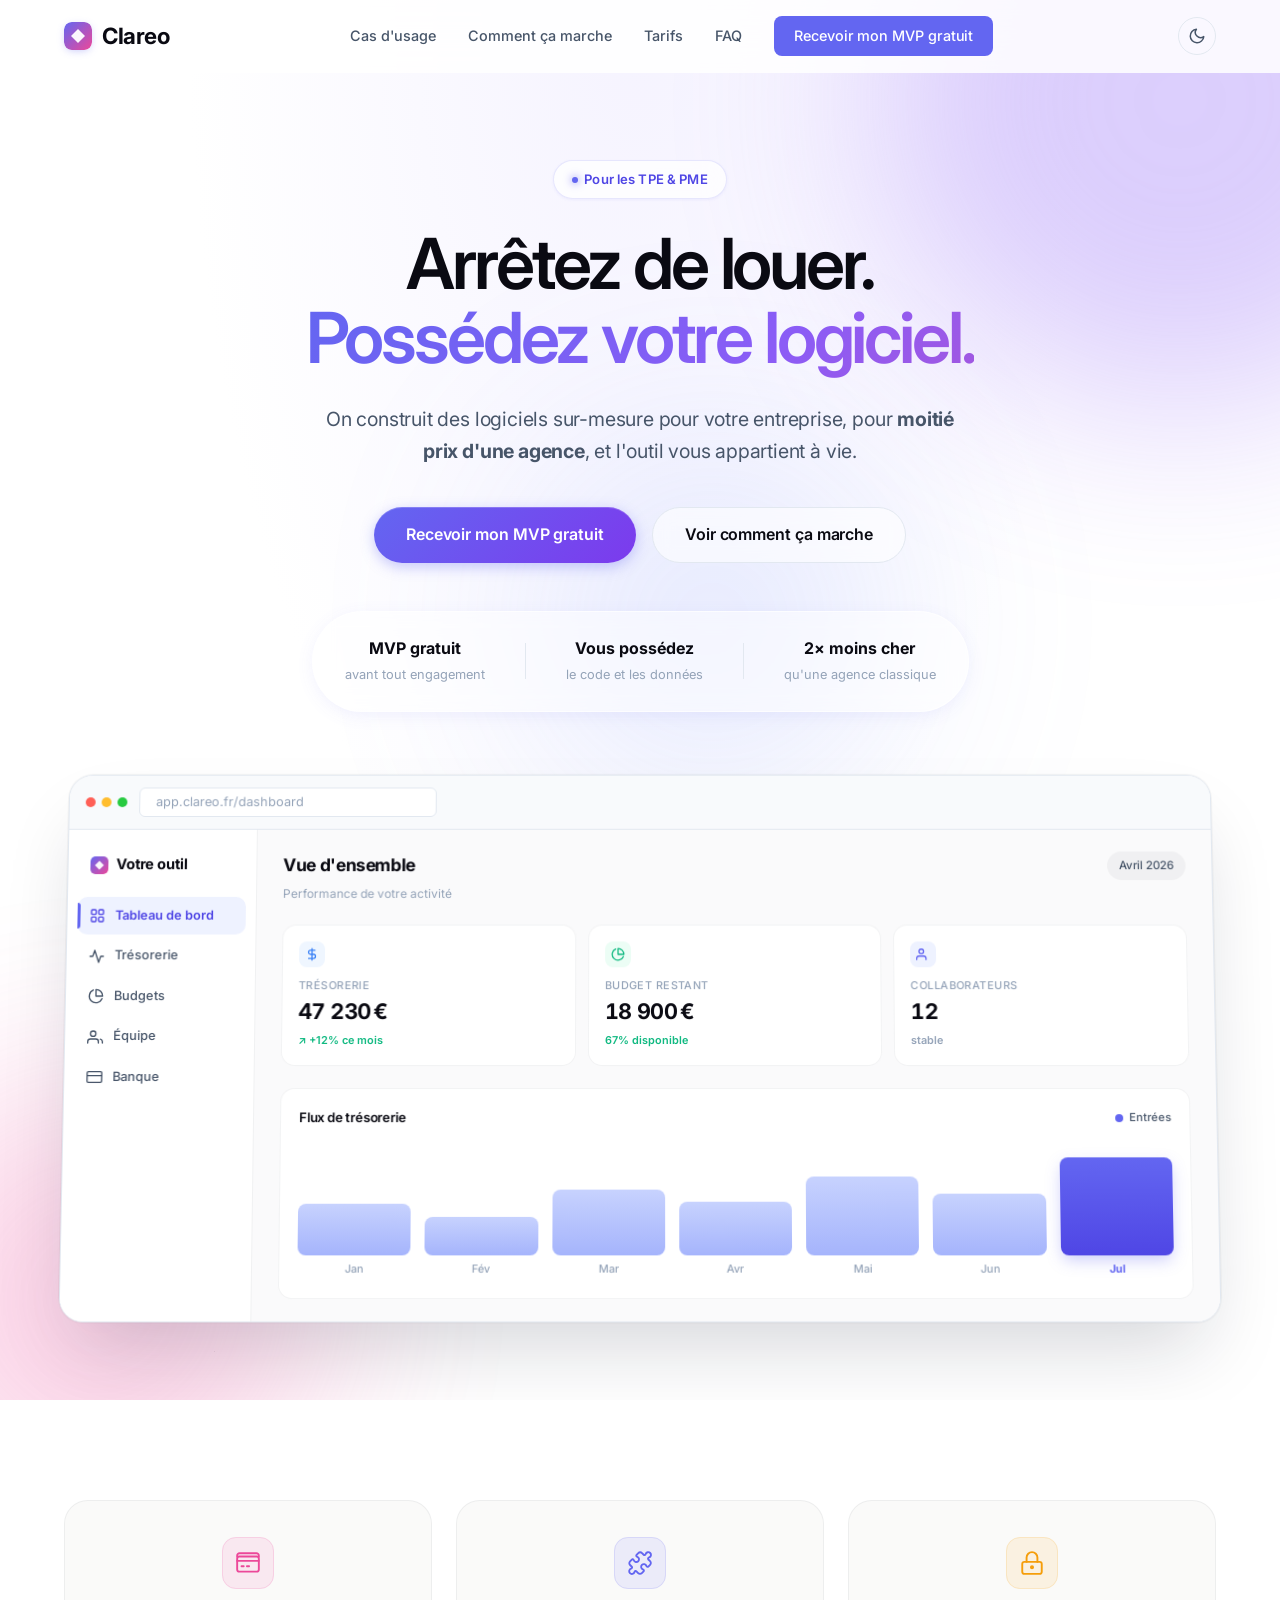
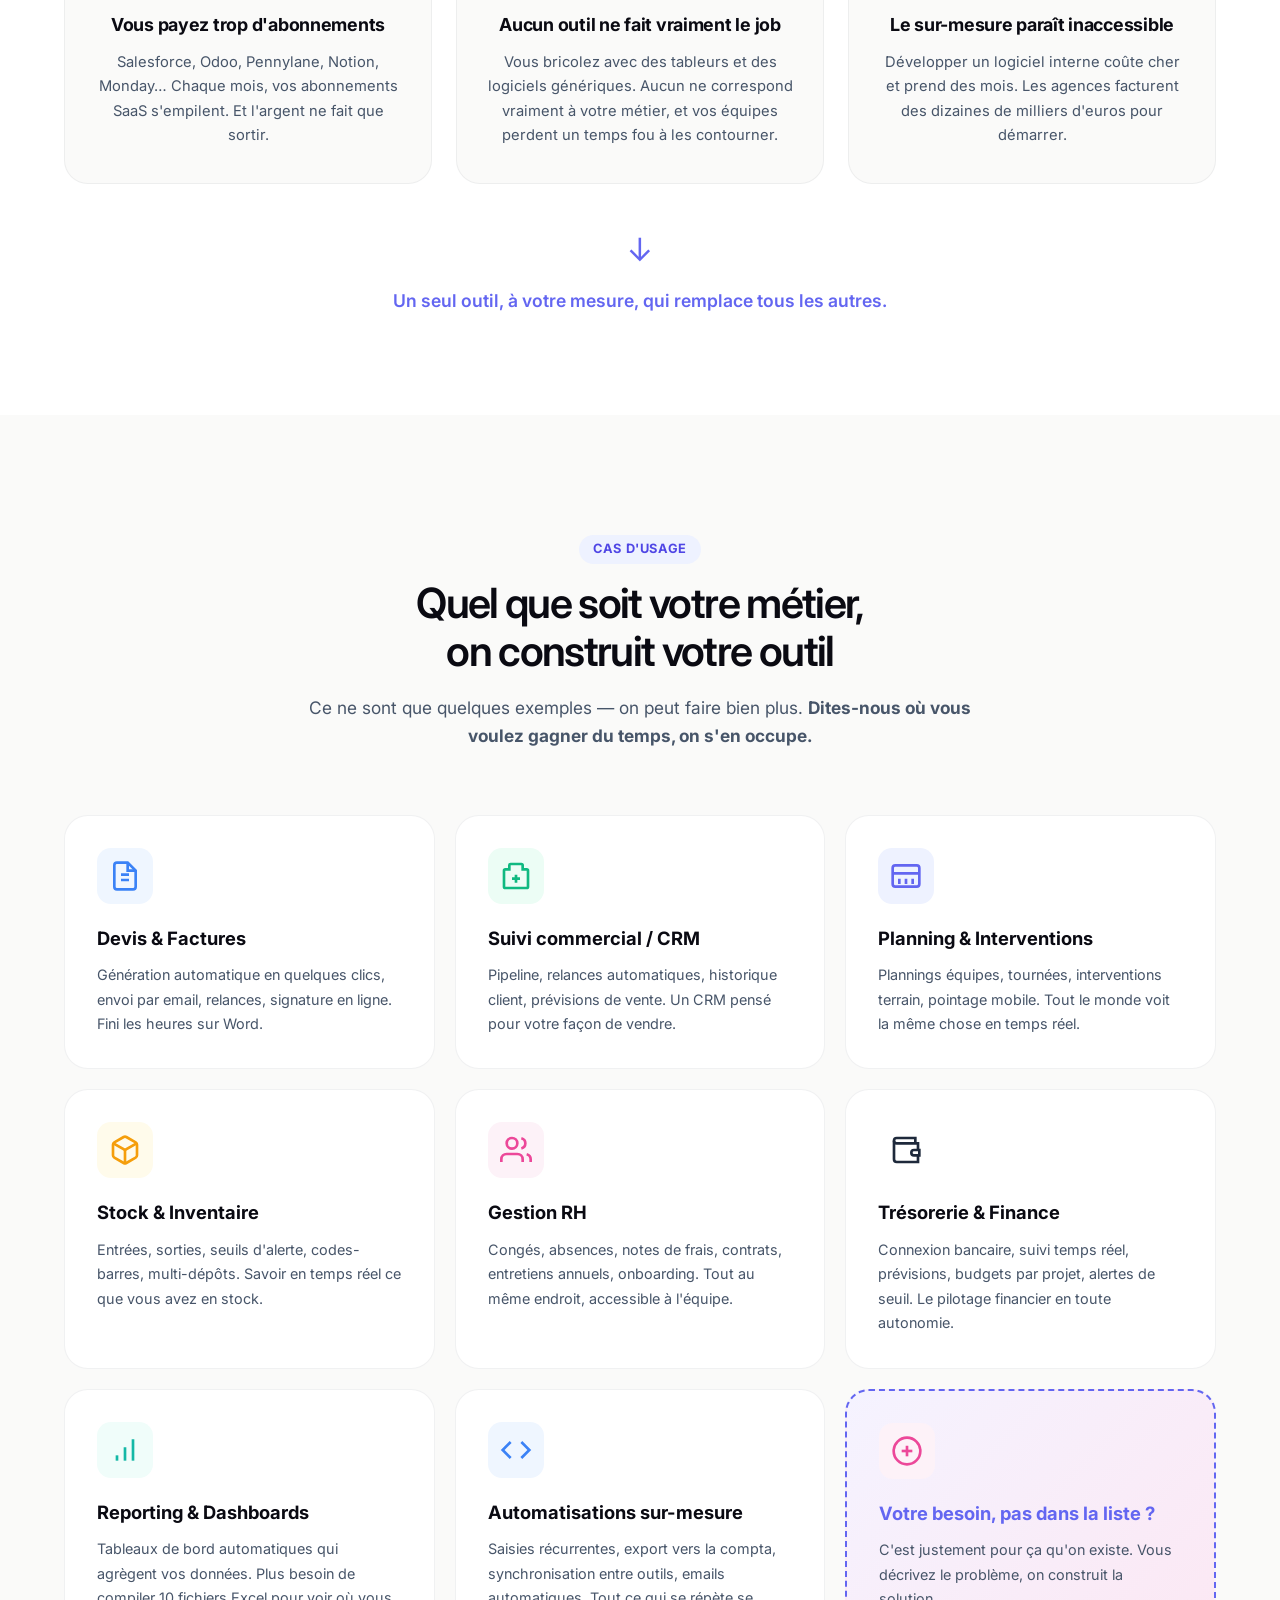
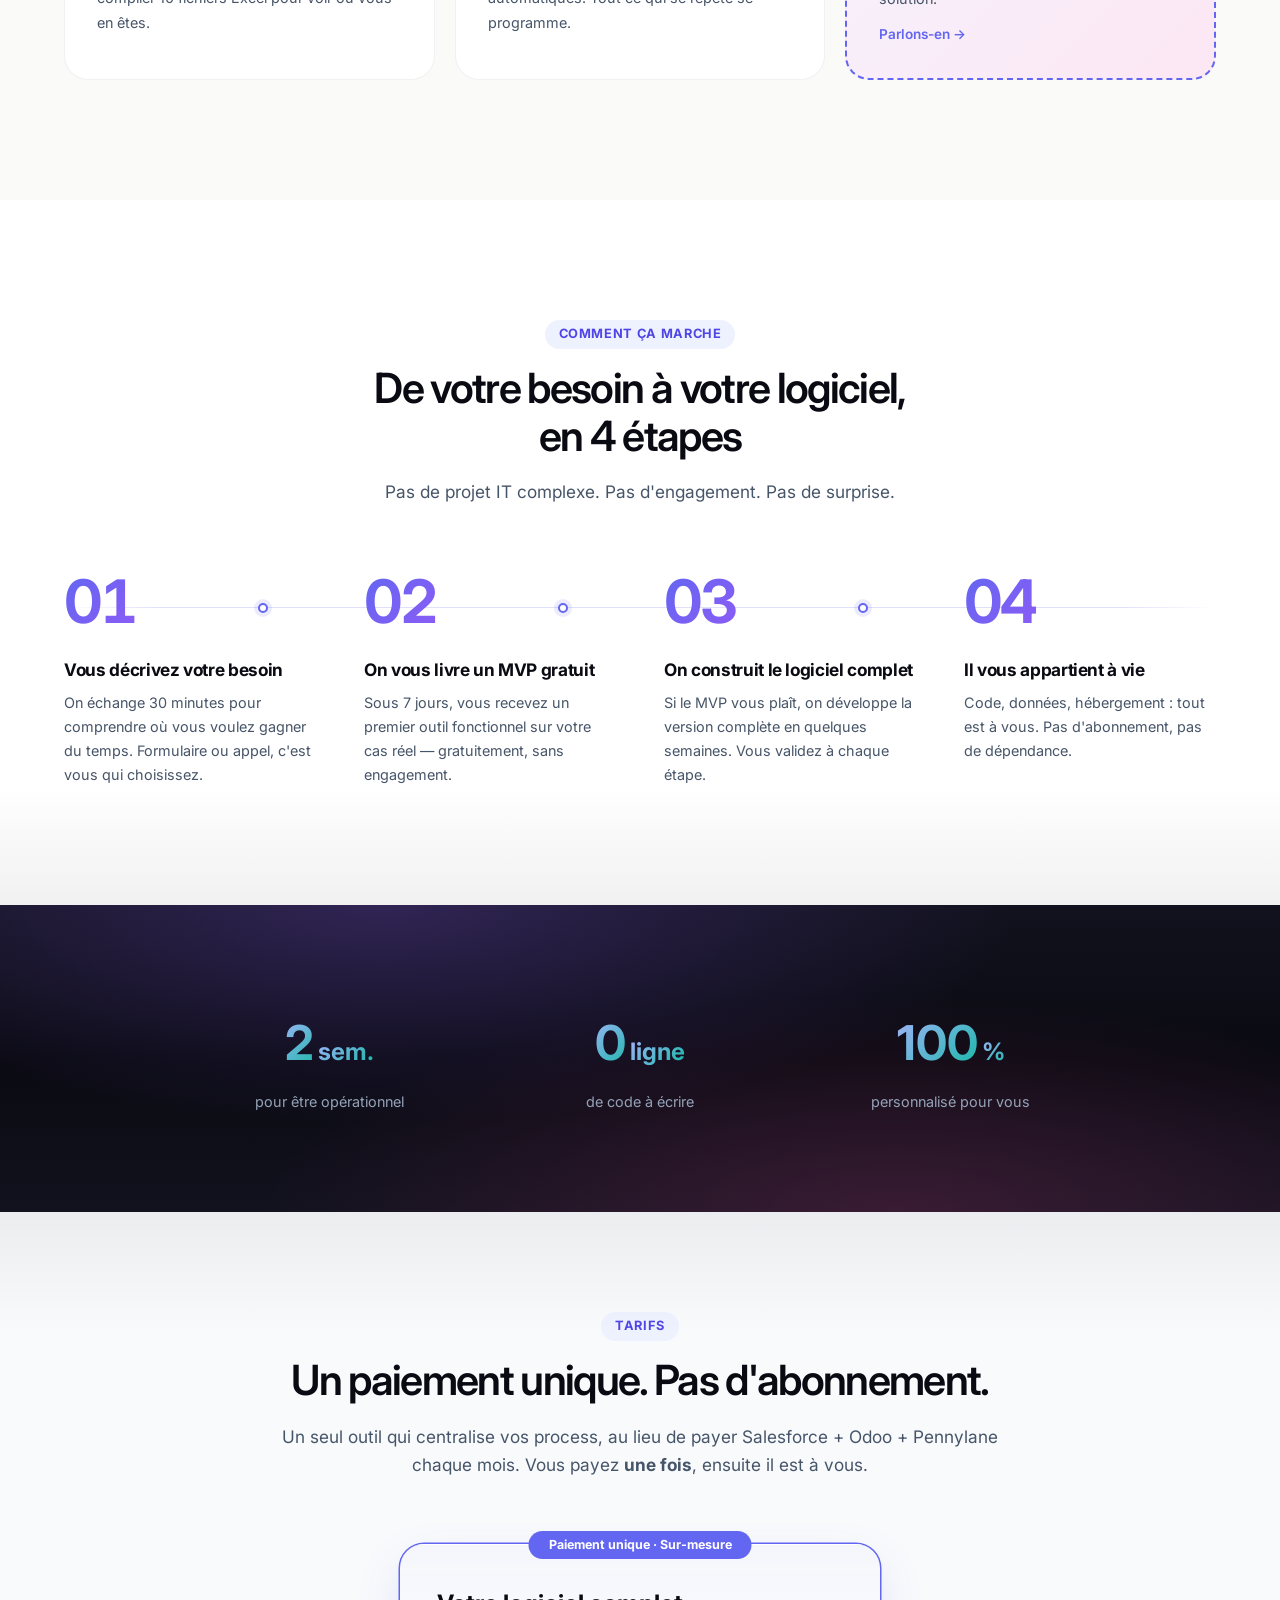
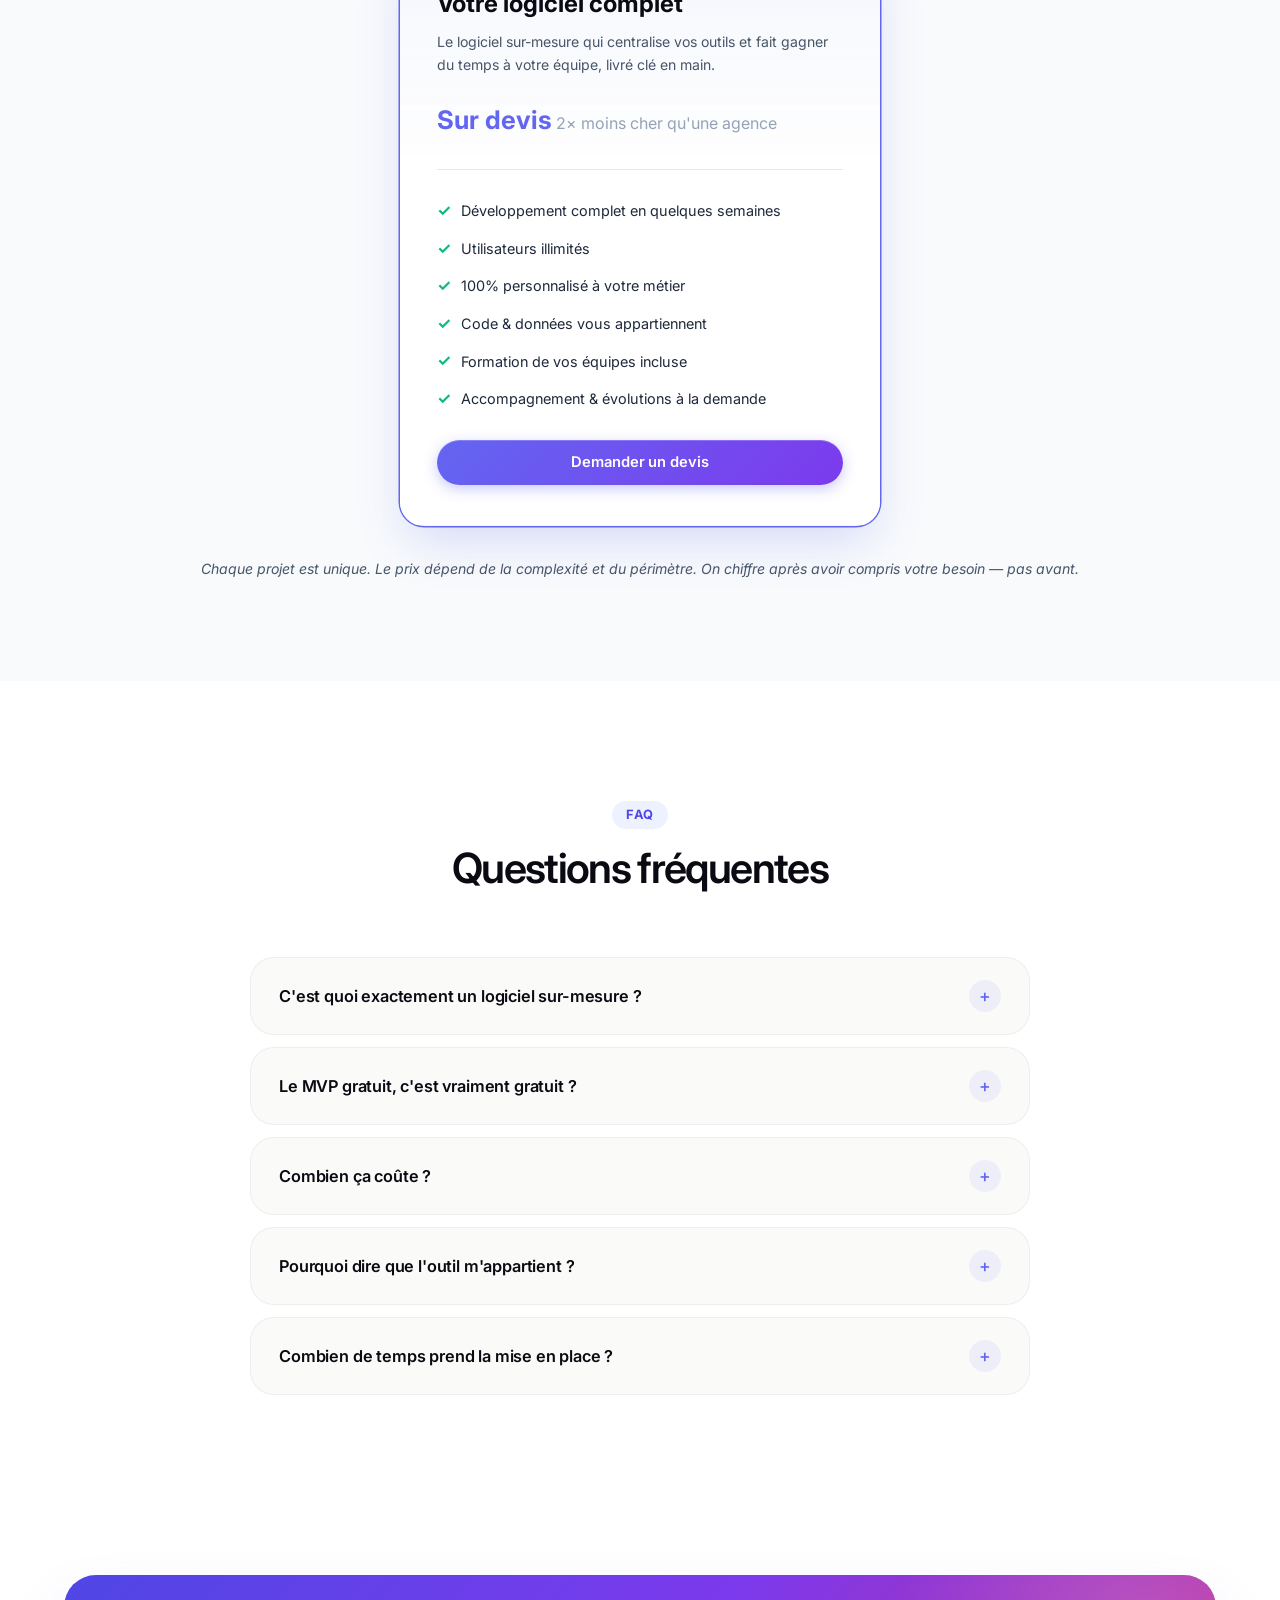
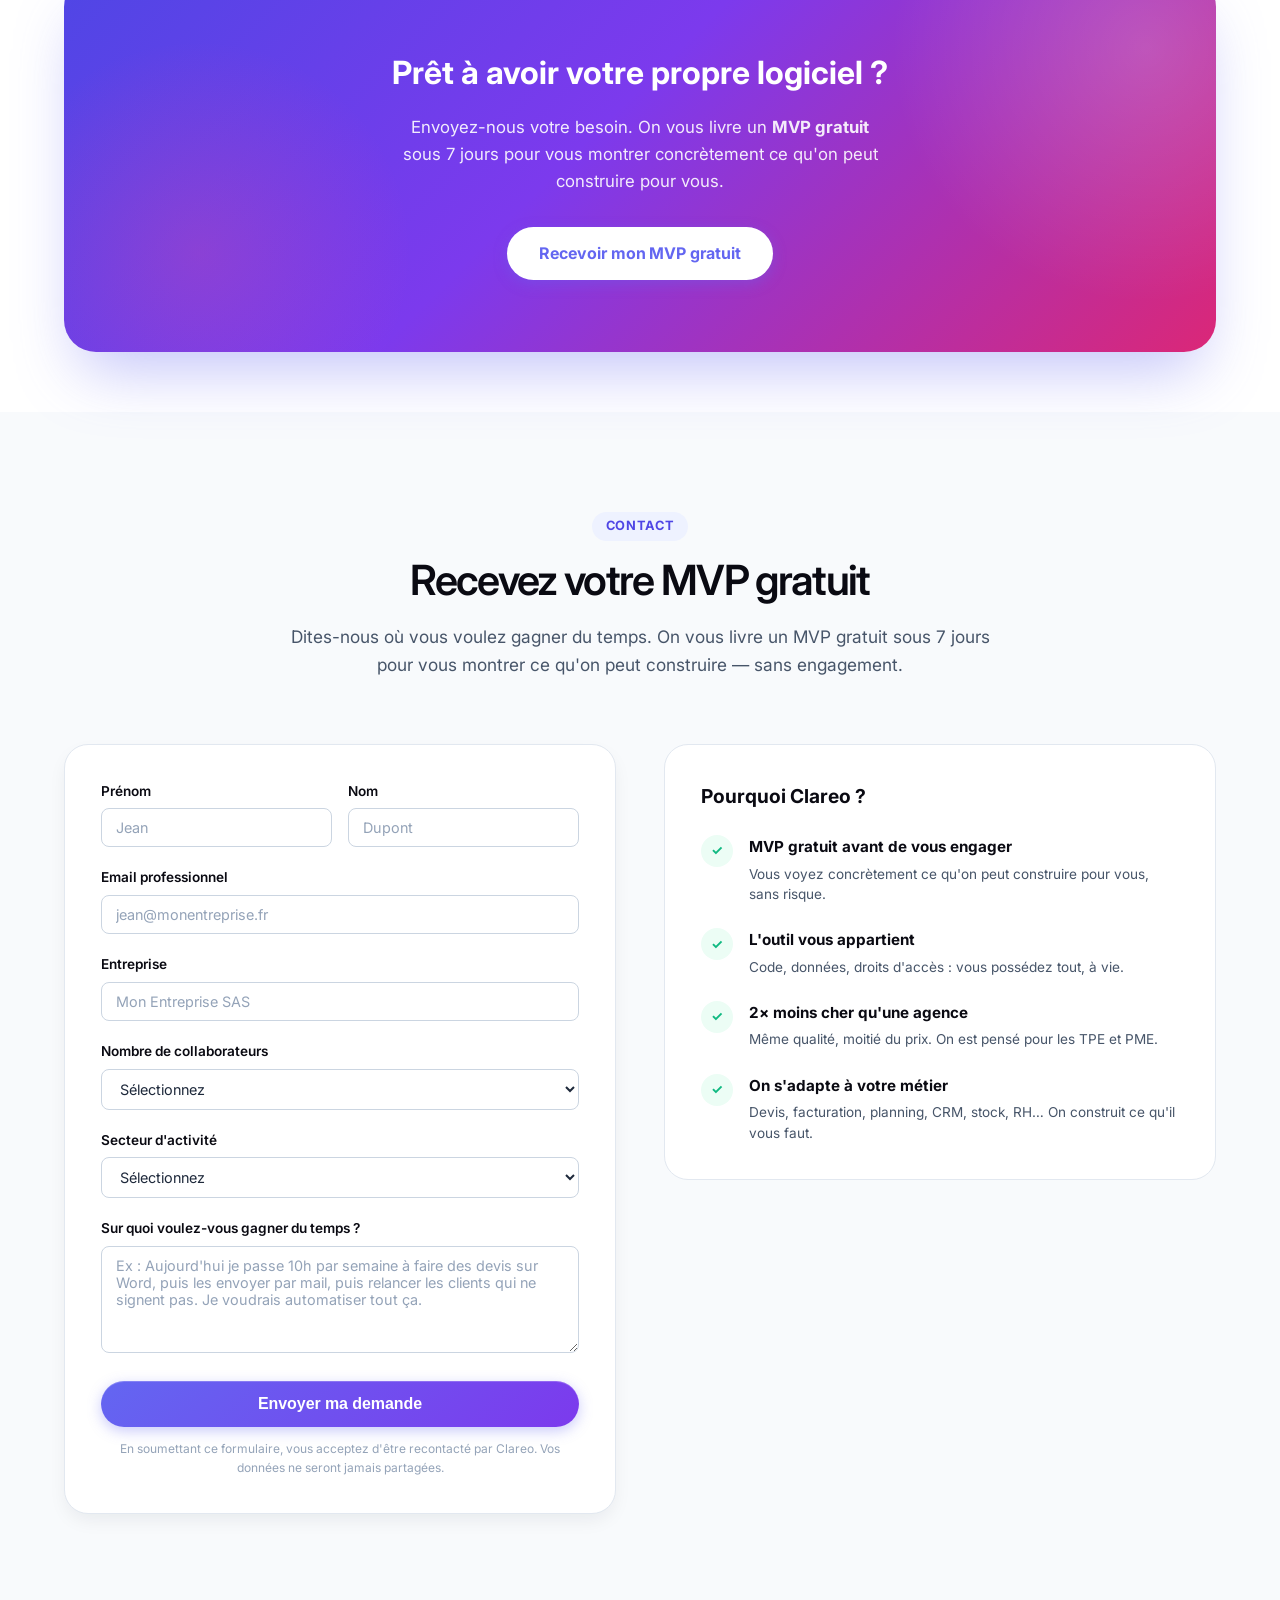
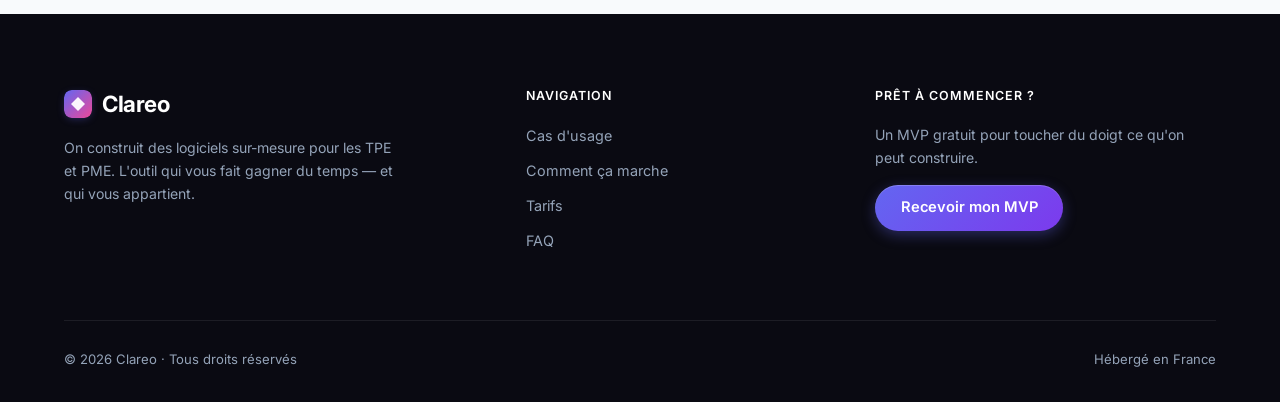
==== commit 8b1f8709: "Revert logo : retour à l'ancienne version (gradient violet→rose + losange blanc) - Suppression des S" ====
--- a/index.html
+++ b/index.html
@@ -22,8 +22,8 @@
     <meta name="twitter:title" content="Clareo — Arrêtez de louer. Possédez votre logiciel.">
     <meta name="twitter:description" content="Logiciels sur-mesure pour TPE et PME. MVP gratuit, paiement unique, l'outil vous appartient.">
 
-    <!-- Favicon -->
-    <link rel="icon" type="image/svg+xml" href="assets/clareo-favicon.svg">
+    <!-- Favicon SVG inline (gradient violet → rose) -->
+    <link rel="icon" type="image/svg+xml" href="data:image/svg+xml,%3Csvg xmlns='http://www.w3.org/2000/svg' viewBox='0 0 32 32'%3E%3Cdefs%3E%3ClinearGradient id='g' x1='0%25' y1='0%25' x2='100%25' y2='100%25'%3E%3Cstop offset='0%25' stop-color='%236366F1'/%3E%3Cstop offset='100%25' stop-color='%23EC4899'/%3E%3C/linearGradient%3E%3C/defs%3E%3Crect width='32' height='32' rx='8' fill='url(%23g)'/%3E%3Cpath d='M16 8 L24 16 L16 24 L8 16 Z' fill='white' opacity='0.95'/%3E%3C/svg%3E">
 
     <link rel="preconnect" href="https://fonts.googleapis.com">
     <link rel="preconnect" href="https://fonts.gstatic.com" crossorigin>
@@ -34,9 +34,20 @@
     <!-- Navigation -->
     <nav class="navbar" id="navbar">
         <div class="container nav-container">
-            <a href="index.html" class="logo" aria-label="Clareo">
-                <img src="assets/clareo-logo.svg" alt="Clareo" class="logo-light">
-                <img src="assets/clareo-logo-dark.svg" alt="Clareo" class="logo-dark">
+            <a href="index.html" class="logo">
+                <span class="logo-icon" aria-hidden="true">
+                    <svg width="28" height="28" viewBox="0 0 32 32" xmlns="http://www.w3.org/2000/svg">
+                        <defs>
+                            <linearGradient id="logoGrad" x1="0%" y1="0%" x2="100%" y2="100%">
+                                <stop offset="0%" stop-color="#6366F1"/>
+                                <stop offset="100%" stop-color="#EC4899"/>
+                            </linearGradient>
+                        </defs>
+                        <rect width="32" height="32" rx="8" fill="url(#logoGrad)"/>
+                        <path d="M16 8 L24 16 L16 24 L8 16 Z" fill="white" opacity="0.95"/>
+                    </svg>
+                </span>
+                Clareo
             </a>
             <div class="nav-links" id="navLinks">
                 <a href="#features">Cas d'usage</a>
@@ -101,7 +112,19 @@
                         <div class="dashboard-mock">
                             <div class="dash-sidebar">
                                 <div class="dash-sidebar-brand">
-                                    <img src="assets/clareo-icon.svg" alt="" class="dash-brand-icon"> Votre outil
+                                    <span class="dash-brand-icon" aria-hidden="true">
+                                        <svg width="18" height="18" viewBox="0 0 32 32" xmlns="http://www.w3.org/2000/svg">
+                                            <defs>
+                                                <linearGradient id="logoGradDash" x1="0%" y1="0%" x2="100%" y2="100%">
+                                                    <stop offset="0%" stop-color="#6366F1"/>
+                                                    <stop offset="100%" stop-color="#EC4899"/>
+                                                </linearGradient>
+                                            </defs>
+                                            <rect width="32" height="32" rx="7" fill="url(#logoGradDash)"/>
+                                            <path d="M16 8 L24 16 L16 24 L8 16 Z" fill="white" opacity="0.95"/>
+                                        </svg>
+                                    </span>
+                                    Votre outil
                                 </div>
                                 <div class="dash-sidebar-item active">
                                     <svg width="16" height="16" viewBox="0 0 24 24" fill="none" stroke="currentColor" stroke-width="2" stroke-linecap="round" stroke-linejoin="round"><rect x="3" y="3" width="7" height="7" rx="1.5"/><rect x="14" y="3" width="7" height="7" rx="1.5"/><rect x="3" y="14" width="7" height="7" rx="1.5"/><rect x="14" y="14" width="7" height="7" rx="1.5"/></svg>
@@ -562,8 +585,20 @@
         <div class="container">
             <div class="footer-top">
                 <div class="footer-brand">
-                    <a href="index.html" class="logo" aria-label="Clareo">
-                        <img src="assets/clareo-logo-dark.svg" alt="Clareo">
+                    <a href="index.html" class="logo">
+                        <span class="logo-icon" aria-hidden="true">
+                            <svg width="28" height="28" viewBox="0 0 32 32" xmlns="http://www.w3.org/2000/svg">
+                                <defs>
+                                    <linearGradient id="logoGradFooter" x1="0%" y1="0%" x2="100%" y2="100%">
+                                        <stop offset="0%" stop-color="#6366F1"/>
+                                        <stop offset="100%" stop-color="#EC4899"/>
+                                    </linearGradient>
+                                </defs>
+                                <rect width="32" height="32" rx="8" fill="url(#logoGradFooter)"/>
+                                <path d="M16 8 L24 16 L16 24 L8 16 Z" fill="white" opacity="0.95"/>
+                            </svg>
+                        </span>
+                        Clareo
                     </a>
                     <p>On construit des logiciels sur-mesure pour les TPE et PME. L'outil qui vous fait gagner du temps&nbsp;— et qui vous appartient.</p>
                 </div>
--- a/style.css
+++ b/style.css
@@ -109,24 +109,30 @@
     height: 72px;
 }
 .logo {
+    font-size: 1.4rem;
+    font-weight: 700;
+    color: var(--secondary);
     display: inline-flex;
     align-items: center;
+    gap: 10px;
+    letter-spacing: -0.02em;
+    transition: opacity 0.2s;
+}
+.logo:hover { opacity: 0.85; }
+.logo-icon {
+    display: inline-flex;
+    align-items: center;
     line-height: 0;
-    transition: opacity 0.2s;
-}
-.logo:hover { opacity: 0.85; }
-.logo img {
-    height: 32px;
-    width: auto;
-}
-/* Light/Dark logo switching — specificity ramped to override .logo img */
-.logo img.logo-light { display: block; }
-.logo img.logo-dark { display: none; }
-[data-theme="dark"] .logo img.logo-light { display: none; }
-[data-theme="dark"] .logo img.logo-dark { display: block; }
-/* Footer logo always uses the dark version (white text on dark bg) */
-.footer-brand .logo { margin-bottom: 14px; }
-.footer-brand .logo img { height: 36px; display: block; }
+}
+.logo-icon svg {
+    display: block;
+    border-radius: 8px;
+    box-shadow: 0 2px 8px -2px rgba(99, 102, 241, 0.4);
+}
+.footer-brand .logo {
+    color: white;
+    margin-bottom: 14px;
+}
 .nav-links {
     display: flex;
     align-items: center;
@@ -448,10 +454,13 @@
     letter-spacing: -0.01em;
 }
 .dash-brand-icon {
-    width: 18px;
-    height: 18px;
-    display: inline-block;
-    vertical-align: middle;
+    display: inline-flex;
+    align-items: center;
+    line-height: 0;
+}
+.dash-brand-icon svg {
+    display: block;
+    border-radius: 5px;
 }
 .dash-sidebar-item {
     padding: 9px 12px;
